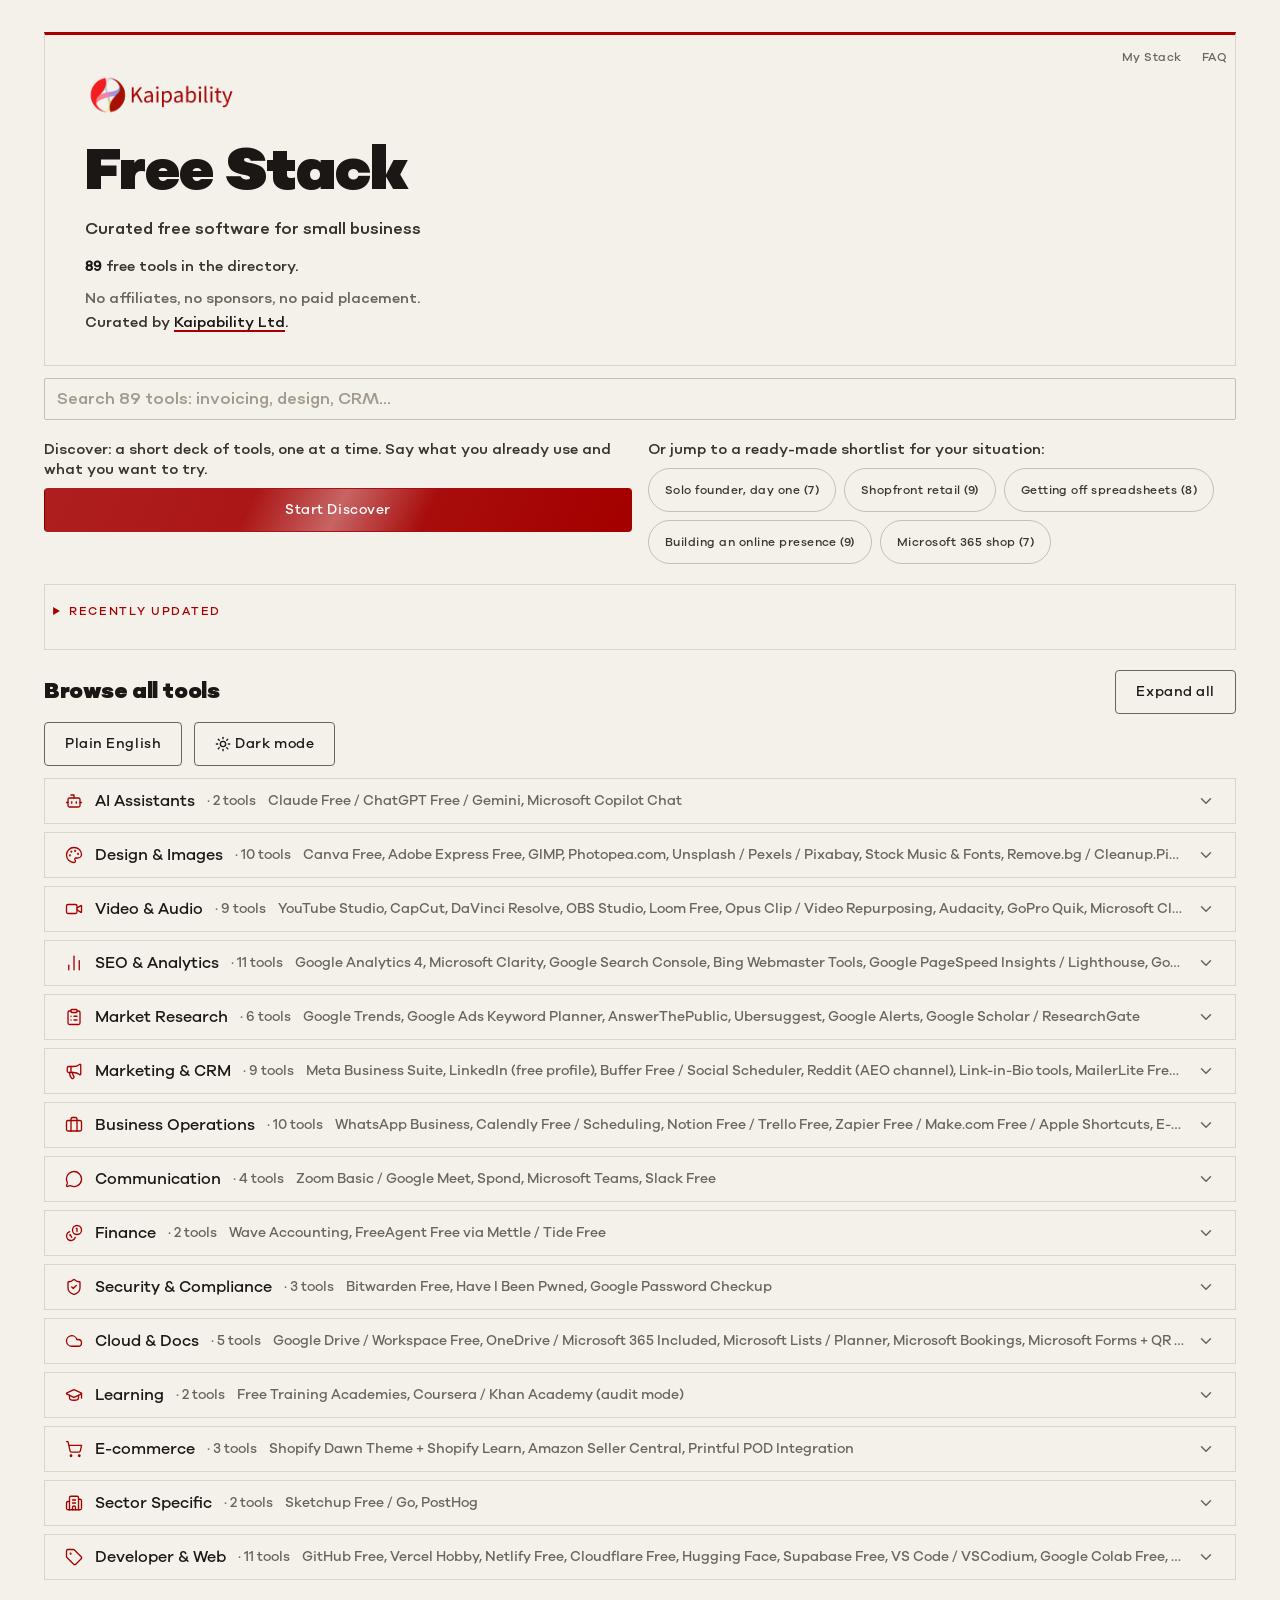
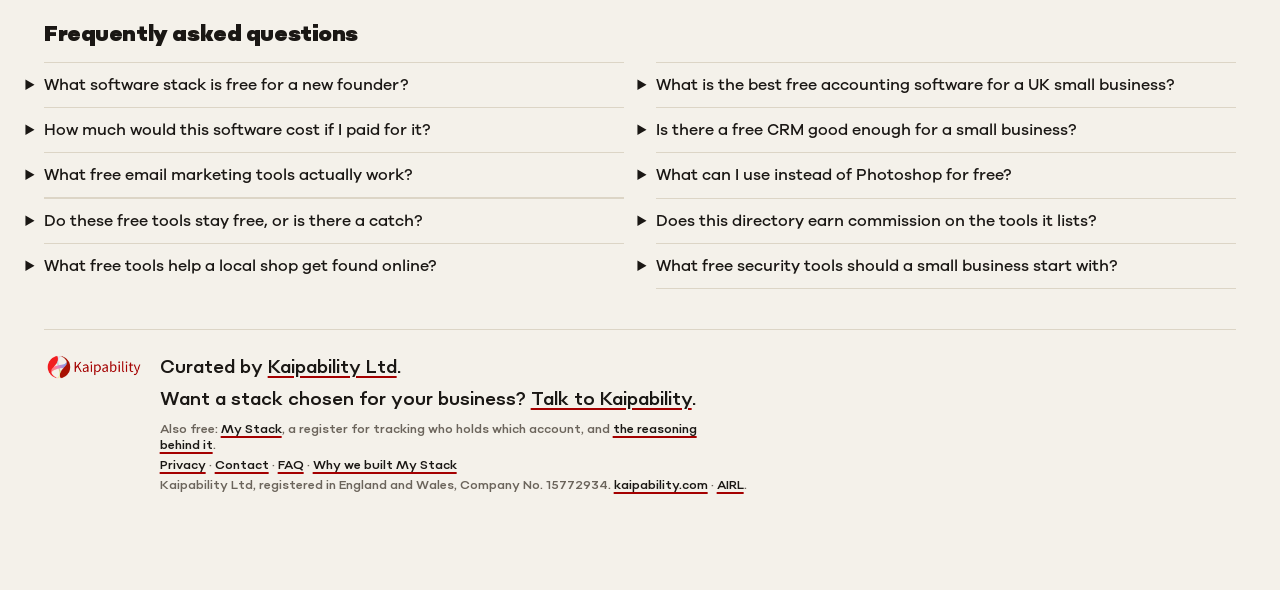
==== index.html @ f8790abb "15.4 phone-test fixes: no static flash, sticky shelf headers, house CTA Per PRD v1.7 from Rocky's ph" ====
<!DOCTYPE html>
<html lang="en">
<head>
  <meta charset="UTF-8">
  <meta name="viewport" content="width=device-width, initial-scale=1.0">
  <title>Free software for UK small businesses: 89 curated tools | Free Stack by Kaipability</title>
  <meta name="description" content="A free, curated directory of 89 genuinely free software tools for UK small businesses: accounting, CRM, design, marketing and security. No affiliate links, no sponsors. Every tool lists its real free-tier limits and alternatives.">

  <!-- Social preview (PRD section 7, item 1 batch A): aimed at the client-mode
       reader, since that is the link that actually gets shared. Placed before
       the stylesheet, Slack only reads the first 32KB of the document. -->
  <meta property="og:title" content="Your Free Software Stack">
  <meta property="og:description" content="Curated free software for small business, prepared by Kaipability. Every tool with alternatives and training resources.">
  <meta property="og:url" content="https://tools.airl.io/">
  <meta property="og:type" content="website">
  <meta property="og:site_name" content="Free Stack by Kaipability">
  <meta property="og:image" content="https://tools.airl.io/assets/og-image.png">
  <meta property="og:image:width" content="1200">
  <meta property="og:image:height" content="630">
  <meta name="twitter:card" content="summary_large_image">
  <link rel="canonical" href="https://tools.airl.io/">

  <link rel="icon" type="image/png" href="design-system/assets/kaipability-mark.png">

  <!-- No-flash-of-wrong-theme: stored choice wins, otherwise OS preference.
       Runs before the stylesheet loads so the first paint is already correct.
       Also stamps js-boot on the root before first paint (Phase 15.4,
       section 18 amended clause): a JS-capable load never paints the
       #static-root crawler block, since the CSS rule keyed on that class
       hides it immediately, no fetch wait. Non-JS readers never get the
       stamp. js/data-loader.js removes it in the fetch failure path so a
       broken app falls back to the readable static content. -->
  <script>
    try {
      var t = localStorage.getItem('freestack:v1:theme');
      if (t !== 'light' && t !== 'dark') t = matchMedia('(prefers-color-scheme: dark)').matches ? 'dark' : 'light';
      document.documentElement.setAttribute('data-theme', t);
      document.documentElement.classList.add('js-boot');
    } catch (e) {}
  </script>
  <link rel="stylesheet" href="css/styles.css">
<!-- seo-jsonld:start -->
<script type="application/ld+json">
{
  "@context": "https://schema.org",
  "@type": "Organization",
  "name": "Kaipability Ltd",
  "url": "https://kaipability.com",
  "logo": "https://tools.airl.io/design-system/assets/kaipability-logo-lockup.png"
}
</script>
<script type="application/ld+json">
{
  "@context": "https://schema.org",
  "@type": "WebSite",
  "name": "Free Stack",
  "url": "https://tools.airl.io/",
  "publisher": {
    "@type": "Organization",
    "name": "Kaipability Ltd"
  }
}
</script>
<script type="application/ld+json">
{
  "@context": "https://schema.org",
  "@type": "ItemList",
  "itemListElement": [
    {
      "@type": "ListItem",
      "position": 1,
      "item": {
        "@type": "SoftwareApplication",
        "name": "Claude Free / ChatGPT Free / Gemini",
        "description": "AI writing, research, content drafting, business planning. Free tiers sufficient for most SME needs. Using more than one gives a second opinion on important drafts.",
        "url": "https://claude.ai"
      }
    },
    {
      "@type": "ListItem",
      "position": 2,
      "item": {
        "@type": "SoftwareApplication",
        "name": "Microsoft Copilot Chat",
        "description": "Free AI chat via Bing/Edge. If M365 subscriber, in-app Copilot keeps data in tenant but is a separate paid add-on (~£15-18/user/month), not counted as free value.",
        "url": "https://copilot.microsoft.com"
      }
    },
    {
      "@type": "ListItem",
      "position": 3,
      "item": {
        "@type": "SoftwareApplication",
        "name": "Canva Free",
        "description": "Professional design for social graphics, presentations, flyers, branded documents. Templates make it accessible. Substantial free capability.",
        "url": "https://canva.com"
      }
    },
    {
      "@type": "ListItem",
      "position": 4,
      "item": {
        "@type": "SoftwareApplication",
        "name": "Adobe Express Free",
        "description": "Comparable to Canva. Slightly more polished output for professional documents. Worth comparing both. Free tier generous.",
        "url": "https://adobe.com"
      }
    },
    {
      "@type": "ListItem",
      "position": 5,
      "item": {
        "@type": "SoftwareApplication",
        "name": "GIMP",
        "description": "Open-source image editor. Professional-grade alternative to Adobe Photoshop. Layers, masks, filters. Steeper learning curve than Canva but unlimited capability.",
        "url": "https://gimp.org"
      }
    },
    {
      "@type": "ListItem",
      "position": 6,
      "item": {
        "@type": "SoftwareApplication",
        "name": "Photopea.com",
        "description": "Free browser-based Photoshop alternative. Opens PSD files, layers, masks. No install needed. Lower learning curve than GIMP if already familiar with Photoshop/Affinity.",
        "url": "https://photopea.com"
      }
    },
    {
      "@type": "ListItem",
      "position": 7,
      "item": {
        "@type": "SoftwareApplication",
        "name": "Unsplash / Pexels / Pixabay",
        "description": "Free stock photography and video. High quality, no attribution required (check individual licences). Essential for website, social media, marketing materials.",
        "url": "https://unsplash.com"
      }
    },
    {
      "@type": "ListItem",
      "position": 8,
      "item": {
        "@type": "SoftwareApplication",
        "name": "Stock Music & Fonts",
        "description": "YouTube Audio Library, Uppbeat (uppbeat.io), Pixabay Music for royalty-free tracks. Google Fonts for web typography. Essential components of professional content at zero cost.",
        "url": "https://fonts.google.com"
      }
    },
    {
      "@type": "ListItem",
      "position": 9,
      "item": {
        "@type": "SoftwareApplication",
        "name": "Remove.bg / Cleanup.Pictures",
        "description": "Instant AI background removal (Remove.bg) and object removal from photos (Cleanup.Pictures). One-click fixes for common image problems. Free tiers limited but functional.",
        "url": "https://remove.bg"
      }
    },
    {
      "@type": "ListItem",
      "position": 10,
      "item": {
        "@type": "SoftwareApplication",
        "name": "TinyPNG / Squoosh",
        "description": "Compress images for website without visible quality loss. Faster site = better Google ranking. Also reduces email attachment sizes. Squoosh is Google's own tool.",
        "url": "https://tinypng.com"
      }
    },
    {
      "@type": "ListItem",
      "position": 11,
      "item": {
        "@type": "SoftwareApplication",
        "name": "Vectorizer.ai / Coolors.co",
        "description": "Vectorizer: convert low-res logos to scalable vectors for printing. Coolors: extract exact hex/RGB from customer logos for brand matching. Niche but solves real problems.",
        "url": "https://vectorizer.ai"
      }
    },
    {
      "@type": "ListItem",
      "position": 12,
      "item": {
        "@type": "SoftwareApplication",
        "name": "Placeit by Envato",
        "description": "Show customers how designs look on actual garments/products before printing. T-shirt mockups, hoodies, caps. Essential for website product images. Some free, premium £7.95/download.",
        "url": "https://placeit.net"
      }
    },
    {
      "@type": "ListItem",
      "position": 13,
      "item": {
        "@type": "SoftwareApplication",
        "name": "YouTube Studio",
        "description": "Free video hosting, distribution, analytics. No hosting cost. SEO benefits from Google ownership. Tutorials, testimonials, product demos, CPD.",
        "url": "https://studio.youtube.com"
      }
    },
    {
      "@type": "ListItem",
      "position": 14,
      "item": {
        "@type": "SoftwareApplication",
        "name": "CapCut",
        "description": "Mobile and desktop video editing with trending templates. Quick Reels, TikToks, social clips. Auto-captions, music, highlights. Low learning curve.",
        "url": "https://capcut.com"
      }
    },
    {
      "@type": "ListItem",
      "position": 15,
      "item": {
        "@type": "SoftwareApplication",
        "name": "DaVinci Resolve",
        "description": "Professional-grade video editing, completely free. Industry-standard colour grading. Rivals Premiere Pro. Steeper learning curve but unlimited capability.",
        "url": "https://blackmagicdesign.com"
      }
    },
    {
      "@type": "ListItem",
      "position": 16,
      "item": {
        "@type": "SoftwareApplication",
        "name": "OBS Studio",
        "description": "Open-source streaming and screen recording. Professional quality. Live streaming to YouTube/Facebook. Screen recording for tutorials and onboarding videos.",
        "url": "https://obsproject.com"
      }
    },
    {
      "@type": "ListItem",
      "position": 17,
      "item": {
        "@type": "SoftwareApplication",
        "name": "Loom Free",
        "description": "Screen recording with face overlay. Record client onboarding, tutorials, walkthroughs. Simpler than OBS. Free tier: 25 videos, 5 min each.",
        "url": "https://loom.com"
      }
    },
    {
      "@type": "ListItem",
      "position": 18,
      "item": {
        "@type": "SoftwareApplication",
        "name": "Opus Clip / Video Repurposing",
        "description": "Turn one long video/podcast into multiple social clips. AI finds highlight moments. Directly serves podcast-to-social workflows.",
        "url": "https://opus.pro"
      }
    },
    {
      "@type": "ListItem",
      "position": 19,
      "item": {
        "@type": "SoftwareApplication",
        "name": "Audacity",
        "description": "Open-source audio editor. Podcast editing, voiceover cleanup, noise removal, audio file conversion. Professional results at zero cost.",
        "url": "https://audacityteam.org"
      }
    },
    {
      "@type": "ListItem",
      "position": 20,
      "item": {
        "@type": "SoftwareApplication",
        "name": "GoPro Quik",
        "description": "Basic GoPro footage organisation and highlight reel generation. Auto-edits for social clips from action footage.",
        "url": "https://gopro.com"
      }
    },
    {
      "@type": "ListItem",
      "position": 21,
      "item": {
        "@type": "SoftwareApplication",
        "name": "Microsoft Clipchamp",
        "description": "Simple video editing included in M365. Social clips, basic cuts, transitions. Already owned if M365 subscriber.",
        "url": "https://clipchamp.com"
      }
    },
    {
      "@type": "ListItem",
      "position": 22,
      "item": {
        "@type": "SoftwareApplication",
        "name": "Google Analytics 4",
        "description": "Website analytics. Visitor behaviour, traffic sources, conversions. Free and should be on every business website. Takes 10 minutes to set up.",
        "url": "https://analytics.google.com"
      }
    },
    {
      "@type": "ListItem",
      "position": 23,
      "item": {
        "@type": "SoftwareApplication",
        "name": "Microsoft Clarity",
        "description": "Free session recordings and heatmaps. See what visitors actually do. Complements GA4. Unlimited traffic, no cap. Equivalent paid: Hotjar ~£32/month.",
        "url": "https://clarity.microsoft.com"
      }
    },
    {
      "@type": "ListItem",
      "position": 24,
      "item": {
        "@type": "SoftwareApplication",
        "name": "Google Search Console",
        "description": "SEO monitoring. Which search queries bring visitors, indexing status, technical issues. Essential for understanding how Google sees the site.",
        "url": "https://search.google.com"
      }
    },
    {
      "@type": "ListItem",
      "position": 25,
      "item": {
        "@type": "SoftwareApplication",
        "name": "Bing Webmaster Tools",
        "description": "Bing/Copilot search visibility. ~15-20% UK search share. Often overlooked. Can import from Search Console. Also feeds Microsoft Copilot answers.",
        "url": "https://bing.com"
      }
    },
    {
      "@type": "ListItem",
      "position": 26,
      "item": {
        "@type": "SoftwareApplication",
        "name": "Google PageSpeed Insights / Lighthouse",
        "description": "Free website speed and performance testing. Core Web Vitals. Lighthouse (built into Chrome DevTools) for deeper audits. SEO ranking factor.",
        "url": "https://pagespeed.web.dev"
      }
    },
    {
      "@type": "ListItem",
      "position": 27,
      "item": {
        "@type": "SoftwareApplication",
        "name": "Google Tag Manager",
        "description": "Streamlines tracking setup. Add GA4, Clarity, Facebook Pixel without touching website code. Reduces developer dependency for marketing tracking.",
        "url": "https://tagmanager.google.com"
      }
    },
    {
      "@type": "ListItem",
      "position": 28,
      "item": {
        "@type": "SoftwareApplication",
        "name": "Google Looker Studio",
        "description": "Free dashboarding. Pull GA4, Search Console, Sheets data into visual reports. Auto-updating. Professional client reporting at no cost.",
        "url": "https://lookerstudio.google.com"
      }
    },
    {
      "@type": "ListItem",
      "position": 29,
      "item": {
        "@type": "SoftwareApplication",
        "name": "Schema.org / Merkle Schema Generator",
        "description": "Structured data markup for rich search results (star ratings, FAQs, events). Free industry standard. Equivalent paid: Schema App ~£100/month.",
        "url": "https://schema.org"
      }
    },
    {
      "@type": "ListItem",
      "position": 30,
      "item": {
        "@type": "SoftwareApplication",
        "name": "Hotjar Free",
        "description": "Heatmaps and basic session recordings. More limited than Clarity (capped sessions) but well-established. Useful if client prefers Hotjar's interface.",
        "url": "https://hotjar.com"
      }
    },
    {
      "@type": "ListItem",
      "position": 31,
      "item": {
        "@type": "SoftwareApplication",
        "name": "Google Trends",
        "description": "Seasonal demand patterns, keyword trends, market intelligence. Free. Content planning, understanding when to push which services.",
        "url": "https://trends.google.com"
      }
    },
    {
      "@type": "ListItem",
      "position": 32,
      "item": {
        "@type": "SoftwareApplication",
        "name": "Google Ads Keyword Planner",
        "description": "Free keyword research even without running ads. Search volume, competition, content ideas. Requires Google Ads account (free to create, no spend needed).",
        "url": "https://ads.google.com"
      }
    },
    {
      "@type": "ListItem",
      "position": 33,
      "item": {
        "@type": "SoftwareApplication",
        "name": "AnswerThePublic",
        "description": "Keyword visualisation. Shows questions people ask about topics. Content ideation. 3 searches/day on free tier. Good for blog/FAQ planning.",
        "url": "https://answerthepublic.com"
      }
    },
    {
      "@type": "ListItem",
      "position": 34,
      "item": {
        "@type": "SoftwareApplication",
        "name": "Ubersuggest",
        "description": "Free SEO tool. Keyword research, competitor analysis. Limited daily queries but useful for initial research before committing to SEMrush/Ahrefs.",
        "url": "https://neilpatel.com"
      }
    },
    {
      "@type": "ListItem",
      "position": 35,
      "item": {
        "@type": "SoftwareApplication",
        "name": "Google Alerts",
        "description": "Free monitoring. Track competitor mentions, industry news, client company updates. Email alerts for any search term. Basic media monitoring at zero cost.",
        "url": "https://google.com"
      }
    },
    {
      "@type": "ListItem",
      "position": 36,
      "item": {
        "@type": "SoftwareApplication",
        "name": "Google Scholar / ResearchGate",
        "description": "Free academic search (Scholar) and networking/publishing (ResearchGate). Essential for academic writing, CPD research, evidence-based practice.",
        "url": "https://scholar.google.com"
      }
    },
    {
      "@type": "ListItem",
      "position": 37,
      "item": {
        "@type": "SoftwareApplication",
        "name": "Google Business Profile",
        "description": "Free listing in Google Search and Maps. Reviews, hours, photos, posts. Highest-impact free tool for any business with a local or physical presence.",
        "url": "https://business.google.com"
      }
    },
    {
      "@type": "ListItem",
      "position": 38,
      "item": {
        "@type": "SoftwareApplication",
        "name": "Bing Places for Business",
        "description": "Free Bing search listing. ~15-20% UK search share. Can import from Google Business Profile. Often overlooked, worth 5 minutes.",
        "url": "https://bingplaces.com"
      }
    },
    {
      "@type": "ListItem",
      "position": 39,
      "item": {
        "@type": "SoftwareApplication",
        "name": "Meta Business Suite",
        "description": "Free management for Facebook and Instagram. Schedule posts, analytics, messages, automated replies, appointment booking integration. Essential for social-active businesses.",
        "url": "https://business.facebook.com"
      }
    },
    {
      "@type": "ListItem",
      "position": 40,
      "item": {
        "@type": "SoftwareApplication",
        "name": "LinkedIn (free profile)",
        "description": "Professional networking, credibility, B2B visibility. Free profile sufficient for most. Regular posting more valuable than Premium for most SMEs.",
        "url": "https://linkedin.com"
      }
    },
    {
      "@type": "ListItem",
      "position": 41,
      "item": {
        "@type": "SoftwareApplication",
        "name": "Buffer Free / Social Scheduler",
        "description": "Schedule posts across 3 channels, 10 posts queued. Free tier below paid Metricool/Hootsuite. Good trial before committing.",
        "url": "https://buffer.com"
      }
    },
    {
      "@type": "ListItem",
      "position": 42,
      "item": {
        "@type": "SoftwareApplication",
        "name": "Reddit (AEO channel)",
        "description": "AI-native discoverability. Genuine, non-marketing contributions answering questions seed AEO pickup by Claude, ChatGPT, Perplexity. Not a broadcast channel; a credibility channel.",
        "url": "https://reddit.com"
      }
    },
    {
      "@type": "ListItem",
      "position": 43,
      "item": {
        "@type": "SoftwareApplication",
        "name": "Link-in-Bio tools",
        "description": "Single link page for Instagram/TikTok bio. Multiple links to website, booking, shop, socials. Free tiers on all major platforms.",
        "url": "https://linktr.ee"
      }
    },
    {
      "@type": "ListItem",
      "position": 44,
      "item": {
        "@type": "SoftwareApplication",
        "name": "MailerLite Free / Mailchimp Free / Brevo Free",
        "description": "Email newsletters and automation. Free tiers: MailerLite (1,000 subscribers), Mailchimp (500 contacts), Brevo (300 emails/day). Landing pages, forms, basic automation.",
        "url": "https://mailerlite.com"
      }
    },
    {
      "@type": "ListItem",
      "position": 45,
      "item": {
        "@type": "SoftwareApplication",
        "name": "HubSpot CRM Free",
        "description": "Free CRM, unlimited contacts. Pipeline, email integration, customer tracking. Generous free tier. Scalable.",
        "url": "https://hubspot.com"
      }
    },
    {
      "@type": "ListItem",
      "position": 46,
      "item": {
        "@type": "SoftwareApplication",
        "name": "Zoho Free Ecosystem",
        "description": "Independent ecosystem: CRM (3 users), Bookings, Mail, Invoice, Writer, Meeting, Forms, all at zero cost. Genuine alternative to Google/Microsoft stacks, not just a CRM.",
        "url": "https://zoho.com"
      }
    },
    {
      "@type": "ListItem",
      "position": 47,
      "item": {
        "@type": "SoftwareApplication",
        "name": "Substack / Medium Free",
        "description": "Free newsletter/article publishing. Build subscriber list, share expertise. Substack: newsletter focus. Medium: existing readership. No cost until monetisation.",
        "url": "https://substack.com"
      }
    },
    {
      "@type": "ListItem",
      "position": 48,
      "item": {
        "@type": "SoftwareApplication",
        "name": "WhatsApp Business",
        "description": "Upgrade from personal WhatsApp. Quick replies for FAQs, product catalogue, away messages, business profile. Customers contact you the same way. Free.",
        "url": "https://business.whatsapp.com"
      }
    },
    {
      "@type": "ListItem",
      "position": 49,
      "item": {
        "@type": "SoftwareApplication",
        "name": "Calendly Free / Scheduling",
        "description": "Online appointment scheduling. One event type on free tier. Eliminates email back-and-forth for booking.",
        "url": "https://calendly.com"
      }
    },
    {
      "@type": "ListItem",
      "position": 50,
      "item": {
        "@type": "SoftwareApplication",
        "name": "Notion Free / Trello Free",
        "description": "Project management and organisation. Notion: notes, wikis, databases. Trello: visual Kanban boards (Quote → Printing → Shipped). Both generous free tiers.",
        "url": "https://notion.so"
      }
    },
    {
      "@type": "ListItem",
      "position": 51,
      "item": {
        "@type": "SoftwareApplication",
        "name": "Zapier Free / Make.com Free / Apple Shortcuts",
        "description": "Automation glue. Connect apps: new form submission → add to spreadsheet → send email. Zapier free: 100 tasks/month. Make free: 1,000 ops/month. Apple Shortcuts for phone workflows.",
        "url": "https://zapier.com"
      }
    },
    {
      "@type": "ListItem",
      "position": 52,
      "item": {
        "@type": "SoftwareApplication",
        "name": "E-Signing Free Tiers",
        "description": "Digital signatures for contracts, engagement letters, consent forms. SignWell, Dokobit, Adobe Fill & Sign. Enough volume for a sole practitioner.",
        "url": "https://signwell.com"
      }
    },
    {
      "@type": "ListItem",
      "position": 53,
      "item": {
        "@type": "SoftwareApplication",
        "name": "QR Code Generation",
        "description": "Unlimited free QR codes. Link to booking pages, menus, feedback forms, product provenance pages. SVG export for print/CNC. Takes 30 seconds.",
        "url": "https://qr-code-generator.com"
      }
    },
    {
      "@type": "ListItem",
      "position": 54,
      "item": {
        "@type": "SoftwareApplication",
        "name": "Hemingway Editor",
        "description": "Free writing clarity tool. Improves readability. Highlights complex sentences, passive voice, adverbs. Simpler alternative to Grammarly. Web-based, no install.",
        "url": "https://hemingwayapp.com"
      }
    },
    {
      "@type": "ListItem",
      "position": 55,
      "item": {
        "@type": "SoftwareApplication",
        "name": "Phone Recording + Transcription",
        "description": "Apple Voice Memos, Google Recorder. Record meetings, site visits, client briefs. On-device transcription on newer phones. Pair with AI for notes/summaries.",
        "url": "https://apple.com"
      }
    },
    {
      "@type": "ListItem",
      "position": 56,
      "item": {
        "@type": "SoftwareApplication",
        "name": "Gmail Business Features",
        "description": "Already available. Templates, scheduling, smart compose, filters, labels. Often underused. Can significantly improve email efficiency without any new tools.",
        "url": "https://gmail.google.com"
      }
    },
    {
      "@type": "ListItem",
      "position": 57,
      "item": {
        "@type": "SoftwareApplication",
        "name": "Zoom Basic / Google Meet",
        "description": "Free video conferencing. Zoom: 40-min group cap, unlimited 1:1. Google Meet: 60-min limit, no account needed for guests. Both screen share and record.",
        "url": "https://zoom.us"
      }
    },
    {
      "@type": "ListItem",
      "position": 58,
      "item": {
        "@type": "SoftwareApplication",
        "name": "Spond",
        "description": "Staff/volunteer coordination and group comms. Popular with sports clubs, community groups, HAF providers. Event management, attendance tracking, subgroups.",
        "url": "https://spond.com"
      }
    },
    {
      "@type": "ListItem",
      "position": 59,
      "item": {
        "@type": "SoftwareApplication",
        "name": "Microsoft Teams",
        "description": "Already available with M365. Meeting transcription, screen sharing, chat, channels. Could replace some WhatsApp usage for structured internal comms.",
        "url": "https://teams.microsoft.com"
      }
    },
    {
      "@type": "ListItem",
      "position": 60,
      "item": {
        "@type": "SoftwareApplication",
        "name": "Wave Accounting",
        "description": "Free invoicing, accounting, receipt scanning. Bank connections, financial reports. Suitable for sole traders and micro-businesses.",
        "url": "https://waveapps.com"
      }
    },
    {
      "@type": "ListItem",
      "position": 61,
      "item": {
        "@type": "SoftwareApplication",
        "name": "FreeAgent Free via Mettle / Tide Free",
        "description": "Bank-linked accounting at no cost. FreeAgent free with Mettle or NatWest business accounts. Tide offers free invoicing and expense management. Replaces manual Excel returns.",
        "url": "https://freeagent.com"
      }
    },
    {
      "@type": "ListItem",
      "position": 62,
      "item": {
        "@type": "SoftwareApplication",
        "name": "Bitwarden Free",
        "description": "Free, open-source password manager. Unlimited passwords, sync across devices. Eliminates weak/reused passwords. Implement immediately.",
        "url": "https://bitwarden.com"
      }
    },
    {
      "@type": "ListItem",
      "position": 63,
      "item": {
        "@type": "SoftwareApplication",
        "name": "Have I Been Pwned",
        "description": "Free data breach monitoring. Check business email addresses against known breaches. Check now, then periodically. Takes 30 seconds.",
        "url": "https://haveibeenpwned.com"
      }
    },
    {
      "@type": "ListItem",
      "position": 64,
      "item": {
        "@type": "SoftwareApplication",
        "name": "Google Password Checkup",
        "description": "Checks saved passwords against known breach databases. Quick 5-minute security audit. Built into Chrome. Complements HIBP.",
        "url": "https://passwords.google.com"
      }
    },
    {
      "@type": "ListItem",
      "position": 65,
      "item": {
        "@type": "SoftwareApplication",
        "name": "Google Drive / Workspace Free",
        "description": "15GB free. Docs, Sheets, Slides, Forms. Shareable, collaborative. Available with any Google account. Includes Google Slides for presentations.",
        "url": "https://drive.google.com"
      }
    },
    {
      "@type": "ListItem",
      "position": 66,
      "item": {
        "@type": "SoftwareApplication",
        "name": "OneDrive / Microsoft 365 Included",
        "description": "1TB cloud storage included with M365. Auto-backup, file sharing, versioning. Already paid for if M365 subscriber. Needs enabling and configuring.",
        "url": "https://onedrive.live.com"
      }
    },
    {
      "@type": "ListItem",
      "position": 67,
      "item": {
        "@type": "SoftwareApplication",
        "name": "Microsoft Lists / Planner",
        "description": "Task management and databases included in M365. Lists replaces spreadsheet-as-database. Planner for Kanban boards. Syncs with Teams.",
        "url": "https://microsoft.com"
      }
    },
    {
      "@type": "ListItem",
      "position": 68,
      "item": {
        "@type": "SoftwareApplication",
        "name": "Microsoft Bookings",
        "description": "Online booking included in M365. Clients self-book. Syncs Outlook. Already paid for if subscriber.",
        "url": "https://book.ms"
      }
    },
    {
      "@type": "ListItem",
      "position": 69,
      "item": {
        "@type": "SoftwareApplication",
        "name": "Microsoft Forms + QR Codes",
        "description": "Surveys, feedback, consent capture. Data in M365 tenant. QR codes for physical-to-digital touchpoints.",
        "url": "https://forms.office.com"
      }
    },
    {
      "@type": "ListItem",
      "position": 70,
      "item": {
        "@type": "SoftwareApplication",
        "name": "Free Training Academies",
        "description": "Structured free upskilling. HubSpot Academy (CRM, marketing), Meta Blueprint (social), Google Skillshop & Digital Garage (analytics, ads, digital), Xero U (accounting), SEMrush Academy (SEO).",
        "url": "https://academy.hubspot.com"
      }
    },
    {
      "@type": "ListItem",
      "position": 71,
      "item": {
        "@type": "SoftwareApplication",
        "name": "Coursera / Khan Academy (audit mode)",
        "description": "Audit versions of professional courses available without certification cost. Khan Academy fully free. Business, economics, marketing, data, coding.",
        "url": "https://coursera.org"
      }
    },
    {
      "@type": "ListItem",
      "position": 72,
      "item": {
        "@type": "SoftwareApplication",
        "name": "Shopify Dawn Theme + Shopify Learn",
        "description": "Free premium theme + comprehensive e-commerce education covering setup, photography, marketing, fulfilment. Dawn is fast, accessible, customisable.",
        "url": "https://shopify.com"
      }
    },
    {
      "@type": "ListItem",
      "position": 73,
      "item": {
        "@type": "SoftwareApplication",
        "name": "Amazon Seller Central",
        "description": "Secondary marketplace for digital guides, branded merch. Higher margins than Printful for some products. No seller account cost until listing.",
        "url": "https://sellercentral.amazon.co.uk"
      }
    },
    {
      "@type": "ListItem",
      "position": 74,
      "item": {
        "@type": "SoftwareApplication",
        "name": "Printful POD Integration",
        "description": "Low-risk print-on-demand merchandise. No inventory. Integrates with Shopify, Etsy, WooCommerce. Test brand appetite before committing to stock.",
        "url": "https://printful.com"
      }
    },
    {
      "@type": "ListItem",
      "position": 75,
      "item": {
        "@type": "SoftwareApplication",
        "name": "Sketchup Free / Go",
        "description": "Entry-level 3D CAD for visualisations. Garden designs, room layouts, construction planning. Free web version, Go for iPad.",
        "url": "https://sketchup.com"
      }
    },
    {
      "@type": "ListItem",
      "position": 76,
      "item": {
        "@type": "SoftwareApplication",
        "name": "PostHog",
        "description": "Product analytics, session replay, feature flags, A/B testing. Open source. Generous free tier. For tech businesses building software products.",
        "url": "https://posthog.com"
      }
    },
    {
      "@type": "ListItem",
      "position": 77,
      "item": {
        "@type": "SoftwareApplication",
        "name": "GitHub Free",
        "description": "Cloud hosting for source code with unlimited public and private repositories, pull requests, issue tracking, and 2,000 minutes a month of GitHub Actions for automated testing and deployment. The default home for a codebase at almost every software business, from a solo developer to a small team.",
        "url": "https://github.com"
      }
    },
    {
      "@type": "ListItem",
      "position": 78,
      "item": {
        "@type": "SoftwareApplication",
        "name": "Vercel Hobby",
        "description": "Free hosting for websites and web apps built with modern frameworks such as Next.js, with automatic deployment straight from a GitHub repository. Vercel's terms restrict the free Hobby tier to personal, non-commercial projects, so a paying client's live site needs the paid Pro plan.",
        "url": "https://vercel.com"
      }
    },
    {
      "@type": "ListItem",
      "position": 79,
      "item": {
        "@type": "SoftwareApplication",
        "name": "Netlify Free",
        "description": "Free hosting and deployment for static sites and web apps, with commercial use explicitly permitted, unlike some rival platforms. Automatic builds from GitHub, serverless functions and a global CDN, all covered by a monthly credit allowance.",
        "url": "https://netlify.com"
      }
    },
    {
      "@type": "ListItem",
      "position": 80,
      "item": {
        "@type": "SoftwareApplication",
        "name": "Cloudflare Free",
        "description": "A free content delivery network, DNS host and basic web application firewall that sits in front of a website to speed it up and absorb attacks. Includes Cloudflare Pages for static site hosting. Used by a large share of the web, from personal blogs to enterprise sites.",
        "url": "https://cloudflare.com"
      }
    },
    {
      "@type": "ListItem",
      "position": 81,
      "item": {
        "@type": "SoftwareApplication",
        "name": "Hugging Face",
        "description": "The largest public library of open-source AI models and datasets, plus free hosting for small AI demos called Spaces. Useful for a business experimenting with AI features before committing to a paid API.",
        "url": "https://huggingface.co"
      }
    },
    {
      "@type": "ListItem",
      "position": 82,
      "item": {
        "@type": "SoftwareApplication",
        "name": "Supabase Free",
        "description": "An open-source backend for apps: a hosted Postgres database, user authentication, file storage and instant APIs generated automatically from the database schema. The open-source alternative to Google Firebase, with no lock-in since the underlying database is standard Postgres.",
        "url": "https://supabase.com"
      }
    },
    {
      "@type": "ListItem",
      "position": 83,
      "item": {
        "@type": "SoftwareApplication",
        "name": "VS Code / VSCodium",
        "description": "The most widely used code editor, free with a huge extension marketplace covering every programming language. VSCodium is the same editor rebuilt from the open-source code without Microsoft's telemetry and branding, for anyone who wants a fully open-source build.",
        "url": "https://code.visualstudio.com"
      }
    },
    {
      "@type": "ListItem",
      "position": 84,
      "item": {
        "@type": "SoftwareApplication",
        "name": "Google Colab Free",
        "description": "Free Jupyter notebooks in the browser with access to a shared GPU, for running Python data science and machine learning code without installing anything locally. Handy for testing an AI or data idea before investing in dedicated infrastructure.",
        "url": "https://colab.research.google.com"
      }
    },
    {
      "@type": "ListItem",
      "position": 85,
      "item": {
        "@type": "SoftwareApplication",
        "name": "Render Free",
        "description": "Free hosting for backend web services, static sites, cron jobs and small databases, deployed straight from a GitHub repository. Free web services sleep after 15 minutes without traffic and take about a minute to wake, so it suits demos and internal tools better than a client-facing production site.",
        "url": "https://render.com"
      }
    },
    {
      "@type": "ListItem",
      "position": 86,
      "item": {
        "@type": "SoftwareApplication",
        "name": "Docker Personal",
        "description": "Packages an application and everything it needs to run into a portable container, so it behaves the same on a developer's laptop, a test server and in production. Docker Desktop Personal is free for individuals and for small businesses with under 250 employees and under $10 million in annual revenue, which covers the overwhelming majority of Free Stack clients.",
        "url": "https://docker.com"
      }
    },
    {
      "@type": "ListItem",
      "position": 87,
      "item": {
        "@type": "SoftwareApplication",
        "name": "Postman Free",
        "description": "A graphical tool for building, testing and documenting API calls, widely used when integrating two systems together. Since March 2026 the free plan has been limited to a single user, so it now suits a solo developer better than a team.",
        "url": "https://postman.com"
      }
    },
    {
      "@type": "ListItem",
      "position": 88,
      "item": {
        "@type": "SoftwareApplication",
        "name": "Slack Free",
        "description": "Team messaging with channels, direct messages and app integrations, replacing scattered email threads for day-to-day internal chat. The free plan keeps the last 90 days of messages and files searchable.",
        "url": "https://slack.com"
      }
    },
    {
      "@type": "ListItem",
      "position": 89,
      "item": {
        "@type": "SoftwareApplication",
        "name": "Airtable Free",
        "description": "A spreadsheet that behaves like a database, with custom views, linked records and simple automations. Good for tracking customers, inventory or projects without building a bespoke system.",
        "url": "https://airtable.com"
      }
    }
  ]
}
</script>
<!-- seo-jsonld:end -->
</head>
<body>
  <noscript>
    <div class="app-message">Free Stack needs JavaScript to render the tool directory. Please enable it and reload.</div>
  </noscript>
  <div id="static-root">
<!-- seo-static:start -->
  <header>
    <p class="eyebrow">Free Stack</p>
    <h1>Curated free software for small business</h1>
    <p>89 free tools in the directory.</p>
    <p>No affiliates, no sponsors, no paid placement.</p>
    <p>Curated by <a href="https://kaipability.com">Kaipability Ltd</a>.</p>
  </header>
  <section id="seo-cat-ai-assistants">
    <h2>AI Assistants</h2>
    <p>What free AI assistants can a small business use for writing, planning and research?</p>
    <ul>
    <li id="seo-tool-0">
      <h4>Claude Free / ChatGPT Free / Gemini</h4>
      <p>AI writing, research, content drafting, business planning. Free tiers sufficient for most SME needs. Using more than one gives a second opinion on important drafts.</p>
      <p><strong>Free tier:</strong> Each provider gives a daily message allowance on an older or smaller model with no memory of past chats between sessions; the roughly £16/month Pro/Plus tier per provider removes the daily cap and unlocks the top model.</p>
      <h5>Are Claude Free / ChatGPT Free / Gemini free for a small business?</h5>
      <p>Each provider gives a daily message allowance on an older or smaller model with no memory of past chats between sessions; the roughly £16/month Pro/Plus tier per provider removes the daily cap and unlocks the top model. AI writing, research, content drafting, business planning. Free tiers sufficient for most SME needs. Using more than one gives a second opinion on important drafts. Paid plans start from £16 a month. Alternatives include Claude and Perplexity.</p>
      <p>Links: <a href="https://claude.ai">claude.ai</a>, <a href="https://chatgpt.com">chatgpt.com</a>, <a href="https://gemini.google.com">gemini.google.com</a></p>
    </li>
    <li id="seo-tool-1">
      <h4>Microsoft Copilot Chat</h4>
      <p>Free AI chat via Bing/Edge. If M365 subscriber, in-app Copilot keeps data in tenant but is a separate paid add-on (~£15-18/user/month), not counted as free value.</p>
      <p><strong>Free tier:</strong> Unlimited free chat at copilot.microsoft.com and in Bing/Edge, no sign-in required; the in-tenant Microsoft 365 Copilot add-on that keeps prompts inside the business&#39;s own data is a separate paid product, not counted here.</p>
      <h5>Is Microsoft Copilot Chat actually free for a small business?</h5>
      <p>Unlimited free chat at copilot.microsoft.com and in Bing/Edge, no sign-in required; the in-tenant Microsoft 365 Copilot add-on that keeps prompts inside the business&#39;s own data is a separate paid product, not counted here. Free AI chat via Bing/Edge. If M365 subscriber, in-app Copilot keeps data in tenant but is a separate paid add-on (~£15-18/user/month), not counted as free value. Paid plans start from £15 a month. Alternatives include Claude Free and ChatGPT Free.</p>
      <p>Links: <a href="https://copilot.microsoft.com">copilot.microsoft.com</a></p>
    </li>
    </ul>
  </section>
  <section id="seo-cat-design-images">
    <h2>Design &amp; Images</h2>
    <p>What free tools replace paid design and photo-editing software?</p>
    <ul>
    <li id="seo-tool-2">
      <h4>Canva Free</h4>
      <p>Professional design for social graphics, presentations, flyers, branded documents. Templates make it accessible. Substantial free capability.</p>
      <p><strong>Free tier:</strong> 250,000+ templates, 5GB storage and 50 AI credits a month at no cost; Pro adds the brand kit, background remover and hundreds more AI credits for about £12/month.</p>
      <h5>Is Canva Free actually free for a small business?</h5>
      <p>250,000+ templates, 5GB storage and 50 AI credits a month at no cost; Pro adds the brand kit, background remover and hundreds more AI credits for about £12/month. Professional design for social graphics, presentations, flyers, branded documents. Templates make it accessible. Substantial free capability. Paid plans start from £12 a month. Alternatives include Adobe Express Free and Figma Free.</p>
      <p>Links: <a href="https://canva.com">canva.com</a></p>
    </li>
    <li id="seo-tool-3">
      <h4>Adobe Express Free</h4>
      <p>Comparable to Canva. Slightly more polished output for professional documents. Worth comparing both. Free tier generous.</p>
      <p><strong>Free tier:</strong> 100,000 templates, 5GB storage and 25 AI credits a month free; Premium (about £8/month) unlocks the full 200-million-asset stock library, more fonts and video background removal.</p>
      <h5>Is Adobe Express Free actually free for a small business?</h5>
      <p>100,000 templates, 5GB storage and 25 AI credits a month free; Premium (about £8/month) unlocks the full 200-million-asset stock library, more fonts and video background removal. Comparable to Canva. Slightly more polished output for professional documents. Worth comparing both. Free tier generous. Paid plans start from £8 a month. Alternatives include Canva Free and Figma Free.</p>
      <p>Links: <a href="https://adobe.com">adobe.com/express</a></p>
    </li>
    <li id="seo-tool-4">
      <h4>GIMP</h4>
      <p>Open-source image editor. Professional-grade alternative to Adobe Photoshop. Layers, masks, filters. Steeper learning curve than Canva but unlimited capability.</p>
      <p><strong>Free tier:</strong> Free forever, open source, every feature and every release at no cost.</p>
      <h5>Is GIMP actually free for a small business?</h5>
      <p>Free forever, open source, every feature and every release at no cost. Open-source image editor. Professional-grade alternative to Adobe Photoshop. Layers, masks, filters. Steeper learning curve than Canva but unlimited capability. There is no paid tier to outgrow. Alternatives include Photopea and Krita.</p>
      <p>Links: <a href="https://gimp.org">gimp.org</a></p>
    </li>
    <li id="seo-tool-5">
      <h4>Photopea.com</h4>
      <p>Free browser-based Photoshop alternative. Opens PSD files, layers, masks. No install needed. Lower learning curve than GIMP if already familiar with Photoshop/Affinity.</p>
      <p><strong>Free tier:</strong> The full editor is free forever, supported by ads; Premium (about £4/month) removes the ads and adds extra cloud storage.</p>
      <h5>Is Photopea.com actually free for a small business?</h5>
      <p>The full editor is free forever, supported by ads; Premium (about £4/month) removes the ads and adds extra cloud storage. Free browser-based Photoshop alternative. Opens PSD files, layers, masks. No install needed. Lower learning curve than GIMP if already familiar with Photoshop/Affinity. Paid plans start from £4 a month. Alternatives include GIMP and Krita.</p>
      <p>Links: <a href="https://photopea.com">photopea.com</a></p>
    </li>
    <li id="seo-tool-6">
      <h4>Unsplash / Pexels / Pixabay</h4>
      <p>Free stock photography and video. High quality, no attribution required (check individual licences). Essential for website, social media, marketing materials.</p>
      <p><strong>Free tier:</strong> Unlimited free downloads across all three libraries, no paid tier for standard use.</p>
      <h5>Are Unsplash / Pexels / Pixabay free for a small business?</h5>
      <p>Unlimited free downloads across all three libraries, no paid tier for standard use. Free stock photography and video. High quality, no attribution required (check individual licences). Essential for website, social media, marketing materials. There is no paid tier to outgrow. Alternatives include Unsplash and Openverse.</p>
      <p>Links: <a href="https://unsplash.com">unsplash.com</a>, <a href="https://pexels.com">pexels.com</a>, <a href="https://pixabay.com">pixabay.com</a></p>
    </li>
    <li id="seo-tool-7">
      <h4>Stock Music &amp; Fonts</h4>
      <p>YouTube Audio Library, Uppbeat (uppbeat.io), Pixabay Music for royalty-free tracks. Google Fonts for web typography. Essential components of professional content at zero cost.</p>
      <p><strong>Free tier:</strong> Free forever: the YouTube Audio Library and Google Fonts have no paid tier.</p>
      <h5>Is Stock Music &amp; Fonts actually free for a small business?</h5>
      <p>Free forever: the YouTube Audio Library and Google Fonts have no paid tier. YouTube Audio Library, Uppbeat (uppbeat.io), Pixabay Music for royalty-free tracks. Google Fonts for web typography. Essential components of professional content at zero cost. There is no paid tier to outgrow. Alternatives include YouTube Audio Library and Google Fonts.</p>
      <p>Links: <a href="https://fonts.google.com">fonts.google.com</a>, <a href="https://youtube.com">youtube.com/audiolibrary</a></p>
    </li>
    <li id="seo-tool-8">
      <h4>Remove.bg / Cleanup.Pictures</h4>
      <p>Instant AI background removal (Remove.bg) and object removal from photos (Cleanup.Pictures). One-click fixes for common image problems. Free tiers limited but functional.</p>
      <p><strong>Free tier:</strong> Remove.bg: 1 free HD download plus low-res previews a month. Cleanup.Pictures: a limited number of free edits a month. Paid credits for either start at about £7/month.</p>
      <h5>Are Remove.bg / Cleanup.Pictures free for a small business?</h5>
      <p>Remove.bg: 1 free HD download plus low-res previews a month. Cleanup.Pictures: a limited number of free edits a month. Paid credits for either start at about £7/month. Instant AI background removal (Remove.bg) and object removal from photos (Cleanup.Pictures). One-click fixes for common image problems. Free tiers limited but functional. Paid plans start from £7 a month. Alternatives include Remove.bg and Cleanup.Pictures.</p>
      <p>Links: <a href="https://remove.bg">remove.bg</a>, <a href="https://cleanup.pictures">cleanup.pictures</a></p>
    </li>
    <li id="seo-tool-9">
      <h4>TinyPNG / Squoosh</h4>
      <p>Compress images for website without visible quality loss. Faster site = better Google ranking. Also reduces email attachment sizes. Squoosh is Google&#39;s own tool.</p>
      <p><strong>Free tier:</strong> TinyPNG&#39;s web tool is capped at 20 images a month before it asks you to pay; Squoosh (Google&#39;s own tool) runs entirely in the browser and is free forever with no cap.</p>
      <h5>Are TinyPNG / Squoosh free for a small business?</h5>
      <p>TinyPNG&#39;s web tool is capped at 20 images a month before it asks you to pay; Squoosh (Google&#39;s own tool) runs entirely in the browser and is free forever with no cap. Compress images for website without visible quality loss. Faster site = better Google ranking. Also reduces email attachment sizes. Squoosh is Google&#39;s own tool. Paid plans start from £2 a month. Alternatives include TinyPNG and Squoosh.</p>
      <p>Links: <a href="https://tinypng.com">tinypng.com</a>, <a href="https://squoosh.app">squoosh.app</a></p>
    </li>
    <li id="seo-tool-10">
      <h4>Vectorizer.ai / Coolors.co</h4>
      <p>Vectorizer: convert low-res logos to scalable vectors for printing. Coolors: extract exact hex/RGB from customer logos for brand matching. Niche but solves real problems.</p>
      <p><strong>Free tier:</strong> Vectorizer.ai gives a few free low-res preview conversions before requiring paid credits; Coolors&#39; colour palette extraction is free forever.</p>
      <h5>Are Vectorizer.ai / Coolors.co free for a small business?</h5>
      <p>Vectorizer.ai gives a few free low-res preview conversions before requiring paid credits; Coolors&#39; colour palette extraction is free forever. Vectorizer: convert low-res logos to scalable vectors for printing. Coolors: extract exact hex/RGB from customer logos for brand matching. Niche but solves real problems. Paid plans start from £8 a month. Alternatives include Vectorizer.ai and Coolors.</p>
      <p>Links: <a href="https://vectorizer.ai">vectorizer.ai</a>, <a href="https://coolors.co">coolors.co</a></p>
    </li>
    <li id="seo-tool-11">
      <h4>Placeit by Envato</h4>
      <p>Show customers how designs look on actual garments/products before printing. T-shirt mockups, hoodies, caps. Essential for website product images. Some free, premium £7.95/download.</p>
      <p><strong>Free tier:</strong> A small selection of mockups are free to download; unlimited downloads across the full template library need a subscription, cheapest on an annual plan at about £6/month.</p>
      <h5>Is Placeit by Envato actually free for a small business?</h5>
      <p>A small selection of mockups are free to download; unlimited downloads across the full template library need a subscription, cheapest on an annual plan at about £6/month. Show customers how designs look on actual garments/products before printing. T-shirt mockups, hoodies, caps. Essential for website product images. Some free, premium £7.95/download. Paid plans start from £6 a month. Alternatives include Smartmockups and Printful Mockup Generator.</p>
      <p>Links: <a href="https://placeit.net">placeit.net</a></p>
    </li>
    </ul>
  </section>
  <section id="seo-cat-video-audio">
    <h2>Video &amp; Audio</h2>
    <p>What free tools can a small business use to record and edit video or audio?</p>
    <ul>
    <li id="seo-tool-12">
      <h4>YouTube Studio</h4>
      <p>Free video hosting, distribution, analytics. No hosting cost. SEO benefits from Google ownership. Tutorials, testimonials, product demos, CPD.</p>
      <p><strong>Free tier:</strong> Free forever, no paid tier: hosting, distribution and analytics all included.</p>
      <h5>Is YouTube Studio actually free for a small business?</h5>
      <p>Free forever, no paid tier: hosting, distribution and analytics all included. Free video hosting, distribution, analytics. No hosting cost. SEO benefits from Google ownership. Tutorials, testimonials, product demos, CPD. There is no paid tier to outgrow. Alternatives include Vimeo Basic and TikTok.</p>
      <p>Links: <a href="https://studio.youtube.com">studio.youtube.com</a></p>
    </li>
    <li id="seo-tool-13">
      <h4>CapCut</h4>
      <p>Mobile and desktop video editing with trending templates. Quick Reels, TikToks, social clips. Auto-captions, music, highlights. Low learning curve.</p>
      <p><strong>Free tier:</strong> The free tier exports with a watermark; Standard (about £8/month) removes the watermark at 1080p, Pro adds 4K and the full AI toolkit.</p>
      <h5>Is CapCut actually free for a small business?</h5>
      <p>The free tier exports with a watermark; Standard (about £8/month) removes the watermark at 1080p, Pro adds 4K and the full AI toolkit. Mobile and desktop video editing with trending templates. Quick Reels, TikToks, social clips. Auto-captions, music, highlights. Low learning curve. Paid plans start from £8 a month. Alternatives include InShot Free and Shotcut.</p>
      <p>Links: <a href="https://capcut.com">capcut.com</a></p>
    </li>
    <li id="seo-tool-14">
      <h4>DaVinci Resolve</h4>
      <p>Professional-grade video editing, completely free. Industry-standard colour grading. Rivals Premiere Pro. Steeper learning curve but unlimited capability.</p>
      <p><strong>Free tier:</strong> The free version is fully featured (editing, colour grading, Fairlight audio, Fusion VFX) with no watermark or time limit. Studio is a one-off £233 purchase, not a subscription, adding AI tools and advanced formats.</p>
      <h5>Is DaVinci Resolve actually free for a small business?</h5>
      <p>The free version is fully featured (editing, colour grading, Fairlight audio, Fusion VFX) with no watermark or time limit. Studio is a one-off £233 purchase, not a subscription, adding AI tools and advanced formats. Professional-grade video editing, completely free. Industry-standard colour grading. Rivals Premiere Pro. Steeper learning curve but unlimited capability. There is no paid tier to outgrow. Alternatives include Shotcut and Kdenlive.</p>
      <p>Links: <a href="https://blackmagicdesign.com">blackmagicdesign.com/products/davinciresolve</a></p>
    </li>
    <li id="seo-tool-15">
      <h4>OBS Studio</h4>
      <p>Open-source streaming and screen recording. Professional quality. Live streaming to YouTube/Facebook. Screen recording for tutorials and onboarding videos.</p>
      <p><strong>Free tier:</strong> Free forever, open source, no paid tier.</p>
      <h5>Is OBS Studio actually free for a small business?</h5>
      <p>Free forever, open source, no paid tier. Open-source streaming and screen recording. Professional quality. Live streaming to YouTube/Facebook. Screen recording for tutorials and onboarding videos. There is no paid tier to outgrow. Alternatives include Loom Free and ShareX.</p>
      <p>Links: <a href="https://obsproject.com">obsproject.com</a></p>
    </li>
    <li id="seo-tool-16">
      <h4>Loom Free</h4>
      <p>Screen recording with face overlay. Record client onboarding, tutorials, walkthroughs. Simpler than OBS. Free tier: 25 videos, 5 min each.</p>
      <p><strong>Free tier:</strong> 25 videos per member with a 5-minute cap each; Business (about £14/seat/month) removes the video count and time limits and adds 4K export.</p>
      <h5>Is Loom Free actually free for a small business?</h5>
      <p>25 videos per member with a 5-minute cap each; Business (about £14/seat/month) removes the video count and time limits and adds 4K export. Screen recording with face overlay. Record client onboarding, tutorials, walkthroughs. Simpler than OBS. Free tier: 25 videos, 5 min each. Paid plans start from £14 a month. Alternatives include OBS Studio and ShareX.</p>
      <p>Links: <a href="https://loom.com">loom.com</a></p>
    </li>
    <li id="seo-tool-17">
      <h4>Opus Clip / Video Repurposing</h4>
      <p>Turn one long video/podcast into multiple social clips. AI finds highlight moments. Directly serves podcast-to-social workflows.</p>
      <p><strong>Free tier:</strong> Opus Clip: 60 processing minutes a month, watermarked exports that expire after 3 days. Descript: 1 hour of transcription a month, 720p export, watermarked. Opus Clip&#39;s Starter plan (about £12/month) is the cheaper route to watermark-free exports.</p>
      <h5>Are Opus Clip / Video Repurposing free for a small business?</h5>
      <p>Opus Clip: 60 processing minutes a month, watermarked exports that expire after 3 days. Descript: 1 hour of transcription a month, 720p export, watermarked. Opus Clip&#39;s Starter plan (about £12/month) is the cheaper route to watermark-free exports. Turn one long video/podcast into multiple social clips. AI finds highlight moments. Directly serves podcast-to-social workflows. Paid plans start from £12 a month. Alternatives include Opus Clip and Descript.</p>
      <p>Links: <a href="https://opus.pro">opus.pro</a>, <a href="https://descript.com">descript.com</a></p>
    </li>
    <li id="seo-tool-18">
      <h4>Audacity</h4>
      <p>Open-source audio editor. Podcast editing, voiceover cleanup, noise removal, audio file conversion. Professional results at zero cost.</p>
      <p><strong>Free tier:</strong> Free forever, open source, no paid tier.</p>
      <h5>Is Audacity actually free for a small business?</h5>
      <p>Free forever, open source, no paid tier. Open-source audio editor. Podcast editing, voiceover cleanup, noise removal, audio file conversion. Professional results at zero cost. There is no paid tier to outgrow. Alternatives include Ocenaudio and Adobe Audition.</p>
      <p>Links: <a href="https://audacityteam.org">audacityteam.org</a></p>
    </li>
    <li id="seo-tool-19">
      <h4>GoPro Quik</h4>
      <p>Basic GoPro footage organisation and highlight reel generation. Auto-edits for social clips from action footage.</p>
      <p><strong>Free tier:</strong> The free app gives basic auto-edits; the Quik/GoPro subscription (from about £2/month) adds extra filters, music tracks and cloud backup.</p>
      <h5>Is GoPro Quik actually free for a small business?</h5>
      <p>The free app gives basic auto-edits; the Quik/GoPro subscription (from about £2/month) adds extra filters, music tracks and cloud backup. Basic GoPro footage organisation and highlight reel generation. Auto-edits for social clips from action footage. Paid plans start from £2 a month. Alternatives include CapCut and DaVinci Resolve.</p>
      <p>Links: <a href="https://gopro.com">gopro.com/en/gb/app/quik</a></p>
    </li>
    <li id="seo-tool-20">
      <h4>Microsoft Clipchamp</h4>
      <p>Simple video editing included in M365. Social clips, basic cuts, transitions. Already owned if M365 subscriber.</p>
      <p><strong>Free tier:</strong> Free at 1080p with basic cuts and transitions, included with any Microsoft account; standalone Premium (or bundled with Microsoft 365) adds 4K export and the full stock library for about £9/month.</p>
      <h5>Is Microsoft Clipchamp actually free for a small business?</h5>
      <p>Free at 1080p with basic cuts and transitions, included with any Microsoft account; standalone Premium (or bundled with Microsoft 365) adds 4K export and the full stock library for about £9/month. Simple video editing included in M365. Social clips, basic cuts, transitions. Already owned if M365 subscriber. Paid plans start from £9 a month. Alternatives include CapCut and InShot.</p>
      <p>Links: <a href="https://clipchamp.com">clipchamp.com</a></p>
    </li>
    </ul>
  </section>
  <section id="seo-cat-seo-analytics">
    <h2>SEO &amp; Analytics</h2>
    <p>What free tools help a small business understand and improve its website traffic?</p>
    <ul>
    <li id="seo-tool-21">
      <h4>Google Analytics 4</h4>
      <p>Website analytics. Visitor behaviour, traffic sources, conversions. Free and should be on every business website. Takes 10 minutes to set up.</p>
      <p><strong>Free tier:</strong> Free forever for the traffic volumes any small business generates, no paid tier; GA4 360 is priced for organisations far larger than an SME.</p>
      <h5>Is Google Analytics 4 actually free for a small business?</h5>
      <p>Free forever for the traffic volumes any small business generates, no paid tier; GA4 360 is priced for organisations far larger than an SME. Website analytics. Visitor behaviour, traffic sources, conversions. Free and should be on every business website. Takes 10 minutes to set up. There is no paid tier to outgrow. Alternatives include Matomo and Plausible.</p>
      <p>Links: <a href="https://analytics.google.com">analytics.google.com</a></p>
    </li>
    <li id="seo-tool-22">
      <h4>Microsoft Clarity</h4>
      <p>Free session recordings and heatmaps. See what visitors actually do. Complements GA4. Unlimited traffic, no cap. Equivalent paid: Hotjar ~£32/month.</p>
      <p><strong>Free tier:</strong> Free forever, unlimited traffic, no paid tier.</p>
      <h5>Is Microsoft Clarity actually free for a small business?</h5>
      <p>Free forever, unlimited traffic, no paid tier. Free session recordings and heatmaps. See what visitors actually do. Complements GA4. Unlimited traffic, no cap. Equivalent paid: Hotjar ~£32/month. There is no paid tier to outgrow. Alternatives include Hotjar Free and Matomo.</p>
      <p>Links: <a href="https://clarity.microsoft.com">clarity.microsoft.com</a></p>
    </li>
    <li id="seo-tool-23">
      <h4>Google Search Console</h4>
      <p>SEO monitoring. Which search queries bring visitors, indexing status, technical issues. Essential for understanding how Google sees the site.</p>
      <p><strong>Free tier:</strong> Free forever, no paid tier.</p>
      <h5>Is Google Search Console actually free for a small business?</h5>
      <p>Free forever, no paid tier. SEO monitoring. Which search queries bring visitors, indexing status, technical issues. Essential for understanding how Google sees the site. There is no paid tier to outgrow. Alternatives include Bing Webmaster Tools and Ahrefs Webmaster Tools.</p>
      <p>Links: <a href="https://search.google.com">search.google.com/search-console</a></p>
    </li>
    <li id="seo-tool-24">
      <h4>Bing Webmaster Tools</h4>
      <p>Bing/Copilot search visibility. ~15-20% UK search share. Often overlooked. Can import from Search Console. Also feeds Microsoft Copilot answers.</p>
      <p><strong>Free tier:</strong> Free forever, no paid tier.</p>
      <h5>Is Bing Webmaster Tools actually free for a small business?</h5>
      <p>Free forever, no paid tier. Bing/Copilot search visibility. ~15-20% UK search share. Often overlooked. Can import from Search Console. Also feeds Microsoft Copilot answers. There is no paid tier to outgrow. Alternatives include Google Search Console and Ahrefs Webmaster Tools.</p>
      <p>Links: <a href="https://bing.com">bing.com/webmasters</a></p>
    </li>
    <li id="seo-tool-25">
      <h4>Google PageSpeed Insights / Lighthouse</h4>
      <p>Free website speed and performance testing. Core Web Vitals. Lighthouse (built into Chrome DevTools) for deeper audits. SEO ranking factor.</p>
      <p><strong>Free tier:</strong> Free forever, no paid tier.</p>
      <h5>Are Google PageSpeed Insights / Lighthouse free for a small business?</h5>
      <p>Free forever, no paid tier. Free website speed and performance testing. Core Web Vitals. Lighthouse (built into Chrome DevTools) for deeper audits. SEO ranking factor. There is no paid tier to outgrow. Alternatives include GTmetrix and WebPageTest.</p>
      <p>Links: <a href="https://pagespeed.web.dev">pagespeed.web.dev</a></p>
    </li>
    <li id="seo-tool-26">
      <h4>Google Tag Manager</h4>
      <p>Streamlines tracking setup. Add GA4, Clarity, Facebook Pixel without touching website code. Reduces developer dependency for marketing tracking.</p>
      <p><strong>Free tier:</strong> Free forever for standard use, no paid tier for a small business.</p>
      <h5>Is Google Tag Manager actually free for a small business?</h5>
      <p>Free forever for standard use, no paid tier for a small business. Streamlines tracking setup. Add GA4, Clarity, Facebook Pixel without touching website code. Reduces developer dependency for marketing tracking. There is no paid tier to outgrow. Alternatives include Segment Free and Matomo Tag Manager.</p>
      <p>Links: <a href="https://tagmanager.google.com">tagmanager.google.com</a></p>
    </li>
    <li id="seo-tool-27">
      <h4>Google Looker Studio</h4>
      <p>Free dashboarding. Pull GA4, Search Console, Sheets data into visual reports. Auto-updating. Professional client reporting at no cost.</p>
      <p><strong>Free tier:</strong> Unlimited free reports and data sources; Looker Studio Pro (about £7/user/project/month) adds team workspaces, more scheduled deliveries and Gemini AI.</p>
      <h5>Is Google Looker Studio actually free for a small business?</h5>
      <p>Unlimited free reports and data sources; Looker Studio Pro (about £7/user/project/month) adds team workspaces, more scheduled deliveries and Gemini AI. Free dashboarding. Pull GA4, Search Console, Sheets data into visual reports. Auto-updating. Professional client reporting at no cost. Paid plans start from £7 a month. Alternatives include Metabase and Grafana.</p>
      <p>Links: <a href="https://lookerstudio.google.com">lookerstudio.google.com</a></p>
    </li>
    <li id="seo-tool-28">
      <h4>Schema.org / Merkle Schema Generator</h4>
      <p>Structured data markup for rich search results (star ratings, FAQs, events). Free industry standard. Equivalent paid: Schema App ~£100/month.</p>
      <p><strong>Free tier:</strong> Free forever: an open standard plus a free generator tool, no paid tier.</p>
      <h5>Are Schema.org / Merkle Schema Generator free for a small business?</h5>
      <p>Free forever: an open standard plus a free generator tool, no paid tier. Structured data markup for rich search results (star ratings, FAQs, events). Free industry standard. Equivalent paid: Schema App ~£100/month. There is no paid tier to outgrow. Alternatives include Schema.org reference and Rank Math.</p>
      <p>Links: <a href="https://schema.org">schema.org</a>, <a href="https://technicalseo.com">technicalseo.com/tools/schema-markup-generator</a></p>
    </li>
    <li id="seo-tool-29">
      <h4>Hotjar Free</h4>
      <p>Heatmaps and basic session recordings. More limited than Clarity (capped sessions) but well-established. Useful if client prefers Hotjar&#39;s interface.</p>
      <p><strong>Free tier:</strong> 200,000 sessions and 10,000 recordings a month free; paid Observe plans, needed only once daily session caps are exceeded, start at about £31/month.</p>
      <h5>Is Hotjar Free actually free for a small business?</h5>
      <p>200,000 sessions and 10,000 recordings a month free; paid Observe plans, needed only once daily session caps are exceeded, start at about £31/month. Heatmaps and basic session recordings. More limited than Clarity (capped sessions) but well-established. Useful if client prefers Hotjar&#39;s interface. Paid plans start from £31 a month. Alternatives include Microsoft Clarity and Matomo.</p>
      <p>Links: <a href="https://hotjar.com">hotjar.com</a></p>
    </li>
    <li id="seo-tool-36">
      <h4>Google Business Profile</h4>
      <p>Free listing in Google Search and Maps. Reviews, hours, photos, posts. Highest-impact free tool for any business with a local or physical presence.</p>
      <p><strong>Free tier:</strong> Free forever, no paid tier.</p>
      <h5>Is Google Business Profile actually free for a small business?</h5>
      <p>Free forever, no paid tier. Free listing in Google Search and Maps. Reviews, hours, photos, posts. Highest-impact free tool for any business with a local or physical presence. There is no paid tier to outgrow. Alternatives include Bing Places and Apple Business Connect.</p>
      <p>Links: <a href="https://business.google.com">business.google.com</a></p>
    </li>
    <li id="seo-tool-37">
      <h4>Bing Places for Business</h4>
      <p>Free Bing search listing. ~15-20% UK search share. Can import from Google Business Profile. Often overlooked, worth 5 minutes.</p>
      <p><strong>Free tier:</strong> Free forever, no paid tier.</p>
      <h5>Is Bing Places for Business actually free for a small business?</h5>
      <p>Free forever, no paid tier. Free Bing search listing. ~15-20% UK search share. Can import from Google Business Profile. Often overlooked, worth 5 minutes. There is no paid tier to outgrow. Alternatives include Apple Business Connect and Google Business Profile.</p>
      <p>Links: <a href="https://bingplaces.com">bingplaces.com</a></p>
    </li>
    </ul>
  </section>
  <section id="seo-cat-market-research">
    <h2>Market Research</h2>
    <p>What free tools help a small business understand its market and customers?</p>
    <ul>
    <li id="seo-tool-30">
      <h4>Google Trends</h4>
      <p>Seasonal demand patterns, keyword trends, market intelligence. Free. Content planning, understanding when to push which services.</p>
      <p><strong>Free tier:</strong> Free forever, no paid tier.</p>
      <h5>Is Google Trends actually free for a small business?</h5>
      <p>Free forever, no paid tier. Seasonal demand patterns, keyword trends, market intelligence. Free. Content planning, understanding when to push which services. There is no paid tier to outgrow. Alternatives include Ubersuggest and AnswerThePublic.</p>
      <p>Links: <a href="https://trends.google.com">trends.google.com</a></p>
    </li>
    <li id="seo-tool-31">
      <h4>Google Ads Keyword Planner</h4>
      <p>Free keyword research even without running ads. Search volume, competition, content ideas. Requires Google Ads account (free to create, no spend needed).</p>
      <p><strong>Free tier:</strong> Free forever with a free Google Ads account, no ad spend required, no paid tier.</p>
      <h5>Is Google Ads Keyword Planner actually free for a small business?</h5>
      <p>Free forever with a free Google Ads account, no ad spend required, no paid tier. Free keyword research even without running ads. Search volume, competition, content ideas. Requires Google Ads account (free to create, no spend needed). There is no paid tier to outgrow. Alternatives include Ubersuggest and Ahrefs Webmaster Tools.</p>
      <p>Links: <a href="https://ads.google.com">ads.google.com/home/tools/keyword-planner</a></p>
    </li>
    <li id="seo-tool-32">
      <h4>AnswerThePublic</h4>
      <p>Keyword visualisation. Shows questions people ask about topics. Content ideation. 3 searches/day on free tier. Good for blog/FAQ planning.</p>
      <p><strong>Free tier:</strong> 3 searches a day free; the paid Individual plan (about £12/month) removes the daily cap and adds CSV export.</p>
      <h5>Is AnswerThePublic actually free for a small business?</h5>
      <p>3 searches a day free; the paid Individual plan (about £12/month) removes the daily cap and adds CSV export. Keyword visualisation. Shows questions people ask about topics. Content ideation. 3 searches/day on free tier. Good for blog/FAQ planning. Paid plans start from £12 a month. Alternatives include Google Trends and AlsoAsked.</p>
      <p>Links: <a href="https://answerthepublic.com">answerthepublic.com</a></p>
    </li>
    <li id="seo-tool-33">
      <h4>Ubersuggest</h4>
      <p>Free SEO tool. Keyword research, competitor analysis. Limited daily queries but useful for initial research before committing to SEMrush/Ahrefs.</p>
      <p><strong>Free tier:</strong> A handful of free searches a day; the paid Individual plan (about £9/month) removes the daily cap.</p>
      <h5>Is Ubersuggest actually free for a small business?</h5>
      <p>A handful of free searches a day; the paid Individual plan (about £9/month) removes the daily cap. Free SEO tool. Keyword research, competitor analysis. Limited daily queries but useful for initial research before committing to SEMrush/Ahrefs. Paid plans start from £9 a month. Alternatives include Google Keyword Planner and AnswerThePublic.</p>
      <p>Links: <a href="https://neilpatel.com">neilpatel.com/ubersuggest</a></p>
    </li>
    <li id="seo-tool-34">
      <h4>Google Alerts</h4>
      <p>Free monitoring. Track competitor mentions, industry news, client company updates. Email alerts for any search term. Basic media monitoring at zero cost.</p>
      <p><strong>Free tier:</strong> Free forever, no paid tier.</p>
      <h5>Is Google Alerts actually free for a small business?</h5>
      <p>Free forever, no paid tier. Free monitoring. Track competitor mentions, industry news, client company updates. Email alerts for any search term. Basic media monitoring at zero cost. There is no paid tier to outgrow. Alternatives include Talkwalker Alerts and Hootsuite.</p>
      <p>Links: <a href="https://google.com">google.com/alerts</a></p>
    </li>
    <li id="seo-tool-35">
      <h4>Google Scholar / ResearchGate</h4>
      <p>Free academic search (Scholar) and networking/publishing (ResearchGate). Essential for academic writing, CPD research, evidence-based practice.</p>
      <p><strong>Free tier:</strong> Free forever for individual researchers, no paid tier.</p>
      <h5>Are Google Scholar / ResearchGate free for a small business?</h5>
      <p>Free forever for individual researchers, no paid tier. Free academic search (Scholar) and networking/publishing (ResearchGate). Essential for academic writing, CPD research, evidence-based practice. There is no paid tier to outgrow. Alternatives include Google Scholar and CORE.</p>
      <p>Links: <a href="https://scholar.google.com">scholar.google.com</a>, <a href="https://researchgate.net">researchgate.net</a></p>
    </li>
    </ul>
  </section>
  <section id="seo-cat-marketing-crm">
    <h2>Marketing &amp; CRM</h2>
    <p>What free CRM and marketing tools are genuinely usable at zero cost?</p>
    <ul>
    <li id="seo-tool-38">
      <h4>Meta Business Suite</h4>
      <p>Free management for Facebook and Instagram. Schedule posts, analytics, messages, automated replies, appointment booking integration. Essential for social-active businesses.</p>
      <p><strong>Free tier:</strong> Free forever, no paid tier; running paid Meta ads is a separate product and spend, not part of this tool.</p>
      <h5>Is Meta Business Suite actually free for a small business?</h5>
      <p>Free forever, no paid tier; running paid Meta ads is a separate product and spend, not part of this tool. Free management for Facebook and Instagram. Schedule posts, analytics, messages, automated replies, appointment booking integration. Essential for social-active businesses. There is no paid tier to outgrow. Alternatives include Buffer Free and Mixpost.</p>
      <p>Links: <a href="https://business.facebook.com">business.facebook.com</a></p>
    </li>
    <li id="seo-tool-39">
      <h4>LinkedIn (free profile)</h4>
      <p>Professional networking, credibility, B2B visibility. Free profile sufficient for most. Regular posting more valuable than Premium for most SMEs.</p>
      <p><strong>Free tier:</strong> The free profile and posting are enough for most SMEs; Premium Career (about £24/month) adds who&#39;s-viewed-your-profile and LinkedIn Learning, rarely essential for basic visibility.</p>
      <h5>Is LinkedIn (free profile) actually free for a small business?</h5>
      <p>The free profile and posting are enough for most SMEs; Premium Career (about £24/month) adds who&#39;s-viewed-your-profile and LinkedIn Learning, rarely essential for basic visibility. Professional networking, credibility, B2B visibility. Free profile sufficient for most. Regular posting more valuable than Premium for most SMEs. Paid plans start from £24 a month. Alternatives include Bark and Alignable.</p>
      <p>Links: <a href="https://linkedin.com">linkedin.com</a></p>
    </li>
    <li id="seo-tool-40">
      <h4>Buffer Free / Social Scheduler</h4>
      <p>Schedule posts across 3 channels, 10 posts queued. Free tier below paid Metricool/Hootsuite. Good trial before committing.</p>
      <p><strong>Free tier:</strong> 3 channels, 10 scheduled posts queued per channel; paid Essentials removes the queue cap, billed per connected channel from about £5/month.</p>
      <h5>Are Buffer Free / Social Scheduler free for a small business?</h5>
      <p>3 channels, 10 scheduled posts queued per channel; paid Essentials removes the queue cap, billed per connected channel from about £5/month. Schedule posts across 3 channels, 10 posts queued. Free tier below paid Metricool/Hootsuite. Good trial before committing. Paid plans start from £5 a month. Alternatives include Meta Business Suite and Mixpost.</p>
      <p>Links: <a href="https://buffer.com">buffer.com</a></p>
    </li>
    <li id="seo-tool-41">
      <h4>Reddit (AEO channel)</h4>
      <p>AI-native discoverability. Genuine, non-marketing contributions answering questions seed AEO pickup by Claude, ChatGPT, Perplexity. Not a broadcast channel; a credibility channel.</p>
      <p><strong>Free tier:</strong> Free forever, no paid tier for posting and participating.</p>
      <h5>Is Reddit (AEO channel) actually free for a small business?</h5>
      <p>Free forever, no paid tier for posting and participating. AI-native discoverability. Genuine, non-marketing contributions answering questions seed AEO pickup by Claude, ChatGPT, Perplexity. Not a broadcast channel; a credibility channel. There is no paid tier to outgrow. Alternatives include Quora and LinkedIn.</p>
      <p>Links: <a href="https://reddit.com">reddit.com</a></p>
    </li>
    <li id="seo-tool-42">
      <h4>Link-in-Bio tools</h4>
      <p>Single link page for Instagram/TikTok bio. Multiple links to website, booking, shop, socials. Free tiers on all major platforms.</p>
      <p><strong>Free tier:</strong> Unlimited links and basic themes free forever on all three; paid plans (from about £6/month) add custom domains and reduce or remove the platform&#39;s commission on digital product sales.</p>
      <h5>Is Link-in-Bio tools actually free for a small business?</h5>
      <p>Unlimited links and basic themes free forever on all three; paid plans (from about £6/month) add custom domains and reduce or remove the platform&#39;s commission on digital product sales. Single link page for Instagram/TikTok bio. Multiple links to website, booking, shop, socials. Free tiers on all major platforms. Paid plans start from £6 a month. Alternatives include Linktree and Bio Site.</p>
      <p>Links: <a href="https://linktr.ee">linktr.ee</a>, <a href="https://bio.site">bio.site</a>, <a href="https://beacons.ai">beacons.ai</a></p>
    </li>
    <li id="seo-tool-43">
      <h4>MailerLite Free / Mailchimp Free / Brevo Free</h4>
      <p>Email newsletters and automation. Free tiers: MailerLite (1,000 subscribers), Mailchimp (500 contacts), Brevo (300 emails/day). Landing pages, forms, basic automation.</p>
      <p><strong>Free tier:</strong> MailerLite: 250 subscribers, 2,500 emails a month. Mailchimp: 250 contacts, 500 emails a month. Brevo: unlimited contacts, 300 emails a day (about 9,000/month), the most generous of the three. All three free tiers have shrunk noticeably in the last two years.</p>
      <h5>Are MailerLite Free / Mailchimp Free / Brevo Free free for a small business?</h5>
      <p>MailerLite: 250 subscribers, 2,500 emails a month. Mailchimp: 250 contacts, 500 emails a month. Brevo: unlimited contacts, 300 emails a day (about 9,000/month), the most generous of the three. All three free tiers have shrunk noticeably in the last two years. Email newsletters and automation. Free tiers: MailerLite (1,000 subscribers), Mailchimp (500 contacts), Brevo (300 emails/day). Landing pages, forms, basic automation. Paid plans start from £7 a month. Alternatives include MailerLite and Mailchimp.</p>
      <p>Links: <a href="https://mailerlite.com">mailerlite.com</a>, <a href="https://mailchimp.com">mailchimp.com</a>, <a href="https://brevo.com">brevo.com</a></p>
    </li>
    <li id="seo-tool-44">
      <h4>HubSpot CRM Free</h4>
      <p>Free CRM, unlimited contacts. Pipeline, email integration, customer tracking. Generous free tier. Scalable.</p>
      <p><strong>Free tier:</strong> Free forever for up to 2 users and around 1,000 contacts, with &#39;Powered by HubSpot&#39; branding on every email and form; Starter (about £16/month) removes the branding and the seat cap.</p>
      <h5>Is HubSpot CRM Free actually free for a small business?</h5>
      <p>Free forever for up to 2 users and around 1,000 contacts, with &#39;Powered by HubSpot&#39; branding on every email and form; Starter (about £16/month) removes the branding and the seat cap. Free CRM, unlimited contacts. Pipeline, email integration, customer tracking. Generous free tier. Scalable. Paid plans start from £16 a month. Alternatives include Capsule CRM Free and SuiteCRM.</p>
      <p>Links: <a href="https://hubspot.com">hubspot.com/crm</a></p>
    </li>
    <li id="seo-tool-45">
      <h4>Zoho Free Ecosystem</h4>
      <p>Independent ecosystem: CRM (3 users), Bookings, Mail, Invoice, Writer, Meeting, Forms, all at zero cost. Genuine alternative to Google/Microsoft stacks, not just a CRM.</p>
      <p><strong>Free tier:</strong> Free CRM for up to 3 users plus Bookings, Mail, Invoice, Writer, Meeting and Forms, all at no cost; CRM Standard, needed beyond 3 users or for more automation, starts at about £16/user/month.</p>
      <h5>Is Zoho Free Ecosystem actually free for a small business?</h5>
      <p>Free CRM for up to 3 users plus Bookings, Mail, Invoice, Writer, Meeting and Forms, all at no cost; CRM Standard, needed beyond 3 users or for more automation, starts at about £16/user/month. Independent ecosystem: CRM (3 users), Bookings, Mail, Invoice, Writer, Meeting, Forms, all at zero cost. Genuine alternative to Google/Microsoft stacks, not just a CRM. Paid plans start from £16 a month. Alternatives include HubSpot Free and Capsule CRM.</p>
      <p>Links: <a href="https://zoho.com">zoho.com</a></p>
    </li>
    <li id="seo-tool-46">
      <h4>Substack / Medium Free</h4>
      <p>Free newsletter/article publishing. Build subscriber list, share expertise. Substack: newsletter focus. Medium: existing readership. No cost until monetisation.</p>
      <p><strong>Free tier:</strong> Free forever to publish on either platform; Substack takes a 10% cut only once and if you charge for subscriptions, with no monthly fee either way.</p>
      <h5>Are Substack / Medium Free free for a small business?</h5>
      <p>Free forever to publish on either platform; Substack takes a 10% cut only once and if you charge for subscriptions, with no monthly fee either way. Free newsletter/article publishing. Build subscriber list, share expertise. Substack: newsletter focus. Medium: existing readership. No cost until monetisation. There is no paid tier to outgrow. Alternatives include Substack and LinkedIn Articles.</p>
      <p>Links: <a href="https://substack.com">substack.com</a>, <a href="https://medium.com">medium.com</a></p>
    </li>
    </ul>
  </section>
  <section id="seo-cat-business-operations">
    <h2>Business Operations</h2>
    <p>What free tools help run the day to day operations of a small business?</p>
    <ul>
    <li id="seo-tool-47">
      <h4>WhatsApp Business</h4>
      <p>Upgrade from personal WhatsApp. Quick replies for FAQs, product catalogue, away messages, business profile. Customers contact you the same way. Free.</p>
      <p><strong>Free tier:</strong> Free forever for the app itself; the WhatsApp Business Platform (API), needed only once volume requires third-party integration, is billed per conversation instead.</p>
      <h5>Is WhatsApp Business actually free for a small business?</h5>
      <p>Free forever for the app itself; the WhatsApp Business Platform (API), needed only once volume requires third-party integration, is billed per conversation instead. Upgrade from personal WhatsApp. Quick replies for FAQs, product catalogue, away messages, business profile. Customers contact you the same way. Free. There is no paid tier to outgrow. Alternatives include WhatsApp Business and Facebook Messenger.</p>
      <p>Links: <a href="https://business.whatsapp.com">business.whatsapp.com</a></p>
    </li>
    <li id="seo-tool-48">
      <h4>Calendly Free / Scheduling</h4>
      <p>Online appointment scheduling. One event type on free tier. Eliminates email back-and-forth for booking.</p>
      <p><strong>Free tier:</strong> 1 event type and 1 calendar connection free forever; Standard (about £9/month) removes the event-type cap and adds reminders and integrations.</p>
      <h5>Are Calendly Free / Scheduling free for a small business?</h5>
      <p>1 event type and 1 calendar connection free forever; Standard (about £9/month) removes the event-type cap and adds reminders and integrations. Online appointment scheduling. One event type on free tier. Eliminates email back-and-forth for booking. Paid plans start from £9 a month. Alternatives include Calendly and Cal.com.</p>
      <p>Links: <a href="https://calendly.com">calendly.com</a></p>
    </li>
    <li id="seo-tool-49">
      <h4>Notion Free / Trello Free</h4>
      <p>Project management and organisation. Notion: notes, wikis, databases. Trello: visual Kanban boards (Quote → Printing → Shipped). Both generous free tiers.</p>
      <p><strong>Free tier:</strong> Notion: unlimited pages but 7-day version history and a 5MB upload cap. Trello: unlimited cards but capped at 10 boards and 250 automation runs a month. Trello Standard is the cheaper upgrade route at about £5/user/month.</p>
      <h5>Are Notion Free / Trello Free free for a small business?</h5>
      <p>Notion: unlimited pages but 7-day version history and a 5MB upload cap. Trello: unlimited cards but capped at 10 boards and 250 automation runs a month. Trello Standard is the cheaper upgrade route at about £5/user/month. Project management and organisation. Notion: notes, wikis, databases. Trello: visual Kanban boards (Quote → Printing → Shipped). Both generous free tiers. Paid plans start from £5 a month. Alternatives include Notion and Trello.</p>
      <p>Links: <a href="https://notion.so">notion.so</a>, <a href="https://trello.com">trello.com</a></p>
    </li>
    <li id="seo-tool-50">
      <h4>Zapier Free / Make.com Free / Apple Shortcuts</h4>
      <p>Automation glue. Connect apps: new form submission → add to spreadsheet → send email. Zapier free: 100 tasks/month. Make free: 1,000 ops/month. Apple Shortcuts for phone workflows.</p>
      <p><strong>Free tier:</strong> Zapier: 100 tasks a month, two-step Zaps only. Make: 1,000 operations a month, 2 active scenarios. Apple Shortcuts: free forever, no limit. Make&#39;s Core plan is the cheaper upgrade route at about £8/month.</p>
      <h5>Are Zapier Free / Make.com Free / Apple Shortcuts free for a small business?</h5>
      <p>Zapier: 100 tasks a month, two-step Zaps only. Make: 1,000 operations a month, 2 active scenarios. Apple Shortcuts: free forever, no limit. Make&#39;s Core plan is the cheaper upgrade route at about £8/month. Automation glue. Connect apps: new form submission → add to spreadsheet → send email. Zapier free: 100 tasks/month. Make free: 1,000 ops/month. Apple Shortcuts for phone workflows. Paid plans start from £8 a month. Alternatives include Zapier Free and n8n.</p>
      <p>Links: <a href="https://zapier.com">zapier.com</a>, <a href="https://make.com">make.com</a></p>
    </li>
    <li id="seo-tool-51">
      <h4>E-Signing Free Tiers</h4>
      <p>Digital signatures for contracts, engagement letters, consent forms. SignWell, Dokobit, Adobe Fill &amp; Sign. Enough volume for a sole practitioner.</p>
      <p><strong>Free tier:</strong> SignWell: 3 documents a month free. Zoho Sign: 5 envelopes a month free. Paid plans removing the document cap start at about £6/month.</p>
      <h5>Is E-Signing Free Tiers actually free for a small business?</h5>
      <p>SignWell: 3 documents a month free. Zoho Sign: 5 envelopes a month free. Paid plans removing the document cap start at about £6/month. Digital signatures for contracts, engagement letters, consent forms. SignWell, Dokobit, Adobe Fill &amp; Sign. Enough volume for a sole practitioner. Paid plans start from £6 a month. Alternatives include SignWell Free and Zoho Sign.</p>
      <p>Links: <a href="https://signwell.com">signwell.com</a>, <a href="https://dokobit.com">dokobit.com</a></p>
    </li>
    <li id="seo-tool-52">
      <h4>QR Code Generation</h4>
      <p>Unlimited free QR codes. Link to booking pages, menus, feedback forms, product provenance pages. SVG export for print/CNC. Takes 30 seconds.</p>
      <p><strong>Free tier:</strong> Static QR codes are free forever and never expire; paid plans are only needed for dynamic, trackable codes with scan analytics, which most small businesses don&#39;t require.</p>
      <h5>Is QR Code Generation actually free for a small business?</h5>
      <p>Static QR codes are free forever and never expire; paid plans are only needed for dynamic, trackable codes with scan analytics, which most small businesses don&#39;t require. Unlimited free QR codes. Link to booking pages, menus, feedback forms, product provenance pages. SVG export for print/CNC. Takes 30 seconds. There is no paid tier to outgrow. Alternatives include QR Code Generator and QRCode Monkey.</p>
      <p>Links: <a href="https://qr-code-generator.com">qr-code-generator.com</a></p>
    </li>
    <li id="seo-tool-53">
      <h4>Hemingway Editor</h4>
      <p>Free writing clarity tool. Improves readability. Highlights complex sentences, passive voice, adverbs. Simpler alternative to Grammarly. Web-based, no install.</p>
      <p><strong>Free tier:</strong> The web editor is free forever with no limits; the optional desktop app is a one-off £16 purchase, not a subscription.</p>
      <h5>Is Hemingway Editor actually free for a small business?</h5>
      <p>The web editor is free forever with no limits; the optional desktop app is a one-off £16 purchase, not a subscription. Free writing clarity tool. Improves readability. Highlights complex sentences, passive voice, adverbs. Simpler alternative to Grammarly. Web-based, no install. There is no paid tier to outgrow. Alternatives include Hemingway and LanguageTool.</p>
      <p>Links: <a href="https://hemingwayapp.com">hemingwayapp.com</a></p>
    </li>
    <li id="seo-tool-54">
      <h4>Phone Recording + Transcription</h4>
      <p>Apple Voice Memos, Google Recorder. Record meetings, site visits, client briefs. On-device transcription on newer phones. Pair with AI for notes/summaries.</p>
      <p><strong>Free tier:</strong> Apple Voice Memos and Google Recorder are free forever, built into the phone. Otter.ai gives 300 free transcription minutes a month; Otter Pro (about £13/month) raises this to 1,200 minutes.</p>
      <h5>Is Phone Recording + Transcription actually free for a small business?</h5>
      <p>Apple Voice Memos and Google Recorder are free forever, built into the phone. Otter.ai gives 300 free transcription minutes a month; Otter Pro (about £13/month) raises this to 1,200 minutes. Apple Voice Memos, Google Recorder. Record meetings, site visits, client briefs. On-device transcription on newer phones. Pair with AI for notes/summaries. Paid plans start from £13 a month. Alternatives include Google Recorder and Otter.ai Free.</p>
      <p>Links: <a href="https://apple.com">apple.com</a>, <a href="https://recorder.google.com">recorder.google.com</a></p>
    </li>
    <li id="seo-tool-55">
      <h4>Gmail Business Features</h4>
      <p>Already available. Templates, scheduling, smart compose, filters, labels. Often underused. Can significantly improve email efficiency without any new tools.</p>
      <p><strong>Free tier:</strong> Free forever, no paid tier: these are features already included in any Google account.</p>
      <h5>Is Gmail Business Features actually free for a small business?</h5>
      <p>Free forever, no paid tier: these are features already included in any Google account. Already available. Templates, scheduling, smart compose, filters, labels. Often underused. Can significantly improve email efficiency without any new tools. There is no paid tier to outgrow. Alternatives include Outlook and Thunderbird.</p>
      <p>Links: <a href="https://gmail.google.com">gmail.google.com</a></p>
    </li>
    <li id="seo-tool-97">
      <h4>Airtable Free</h4>
      <p>A spreadsheet that behaves like a database, with custom views, linked records and simple automations. Good for tracking customers, inventory or projects without building a bespoke system.</p>
      <p><strong>Free tier:</strong> Unlimited bases with up to 1,000 records each, 1GB of attachments per base, 5 editors per workspace and 100 automation runs a month.</p>
      <h5>Is Airtable Free actually free for a small business?</h5>
      <p>Unlimited bases with up to 1,000 records each, 1GB of attachments per base, 5 editors per workspace and 100 automation runs a month. A spreadsheet that behaves like a database, with custom views, linked records and simple automations. Good for tracking customers, inventory or projects without building a bespoke system. Paid plans start from £16 a month. Alternatives include Google Sheets and Baserow.</p>
      <p>Links: <a href="https://airtable.com">airtable.com</a></p>
    </li>
    </ul>
  </section>
  <section id="seo-cat-communication">
    <h2>Communication</h2>
    <p>What free tools keep a small business talking to customers and colleagues?</p>
    <ul>
    <li id="seo-tool-56">
      <h4>Zoom Basic / Google Meet</h4>
      <p>Free video conferencing. Zoom: 40-min group cap, unlimited 1:1. Google Meet: 60-min limit, no account needed for guests. Both screen share and record.</p>
      <p><strong>Free tier:</strong> Zoom: unlimited one-to-one calls, 40-minute cap on group calls. Google Meet: 60-minute cap on group calls. Zoom Pro (about £13/month) removes the group time cap.</p>
      <h5>Are Zoom Basic / Google Meet free for a small business?</h5>
      <p>Zoom: unlimited one-to-one calls, 40-minute cap on group calls. Google Meet: 60-minute cap on group calls. Zoom Pro (about £13/month) removes the group time cap. Free video conferencing. Zoom: 40-min group cap, unlimited 1:1. Google Meet: 60-min limit, no account needed for guests. Both screen share and record. Paid plans start from £13 a month. Alternatives include Zoom and Google Meet.</p>
      <p>Links: <a href="https://zoom.us">zoom.us</a>, <a href="https://meet.google.com">meet.google.com</a></p>
    </li>
    <li id="seo-tool-57">
      <h4>Spond</h4>
      <p>Staff/volunteer coordination and group comms. Popular with sports clubs, community groups, HAF providers. Event management, attendance tracking, subgroups.</p>
      <p><strong>Free tier:</strong> Free forever for organising, messaging and attendance tracking; only a 2.5% + 20p transaction fee applies when collecting payments through the app.</p>
      <h5>Is Spond actually free for a small business?</h5>
      <p>Free forever for organising, messaging and attendance tracking; only a 2.5% + 20p transaction fee applies when collecting payments through the app. Staff/volunteer coordination and group comms. Popular with sports clubs, community groups, HAF providers. Event management, attendance tracking, subgroups. There is no paid tier to outgrow. Alternatives include Spond and Doodle.</p>
      <p>Links: <a href="https://spond.com">spond.com</a></p>
    </li>
    <li id="seo-tool-58">
      <h4>Microsoft Teams</h4>
      <p>Already available with M365. Meeting transcription, screen sharing, chat, channels. Could replace some WhatsApp usage for structured internal comms.</p>
      <p><strong>Free tier:</strong> Free forever for internal chat and meetings, whether used standalone or included with Microsoft 365.</p>
      <h5>Is Microsoft Teams actually free for a small business?</h5>
      <p>Free forever for internal chat and meetings, whether used standalone or included with Microsoft 365. Already available with M365. Meeting transcription, screen sharing, chat, channels. Could replace some WhatsApp usage for structured internal comms. There is no paid tier to outgrow. Alternatives include Slack Free and Rocket.Chat.</p>
      <p>Links: <a href="https://teams.microsoft.com">teams.microsoft.com</a></p>
    </li>
    <li id="seo-tool-96">
      <h4>Slack Free</h4>
      <p>Team messaging with channels, direct messages and app integrations, replacing scattered email threads for day-to-day internal chat. The free plan keeps the last 90 days of messages and files searchable.</p>
      <p><strong>Free tier:</strong> 90 days of searchable message history, 10 app integrations, and one-to-one voice/video huddles only.</p>
      <h5>Is Slack Free actually free for a small business?</h5>
      <p>90 days of searchable message history, 10 app integrations, and one-to-one voice/video huddles only. Team messaging with channels, direct messages and app integrations, replacing scattered email threads for day-to-day internal chat. The free plan keeps the last 90 days of messages and files searchable. Paid plans start from £6 a month. Alternatives include Microsoft Teams and Mattermost.</p>
      <p>Links: <a href="https://slack.com">slack.com</a></p>
    </li>
    </ul>
  </section>
  <section id="seo-cat-finance">
    <h2>Finance</h2>
    <p>What free accounting and invoicing tools work for a UK small business?</p>
    <ul>
    <li id="seo-tool-59">
      <h4>Wave Accounting</h4>
      <p>Free invoicing, accounting, receipt scanning. Bank connections, financial reports. Suitable for sole traders and micro-businesses.</p>
      <p><strong>Free tier:</strong> Free forever for invoicing and manual bookkeeping; automatic bank transaction imports and collaborator access now require the paid Pro plan, about £13/month.</p>
      <h5>Is Wave Accounting actually free for a small business?</h5>
      <p>Free forever for invoicing and manual bookkeeping; automatic bank transaction imports and collaborator access now require the paid Pro plan, about £13/month. Free invoicing, accounting, receipt scanning. Bank connections, financial reports. Suitable for sole traders and micro-businesses. Paid plans start from £13 a month. Alternatives include Akaunting and FreeAgent.</p>
      <p>Links: <a href="https://waveapps.com">waveapps.com</a></p>
    </li>
    <li id="seo-tool-60">
      <h4>FreeAgent Free via Mettle / Tide Free</h4>
      <p>Bank-linked accounting at no cost. FreeAgent free with Mettle or NatWest business accounts. Tide offers free invoicing and expense management. Replaces manual Excel returns.</p>
      <p><strong>Free tier:</strong> FreeAgent is free indefinitely with an active Mettle or NatWest business account (at least one transaction a month); Tide&#39;s free account has no monthly fee either. Tide&#39;s paid Smart plan, needed for more transfers and features, starts at about £12/month.</p>
      <h5>Are FreeAgent Free via Mettle / Tide Free free for a small business?</h5>
      <p>FreeAgent is free indefinitely with an active Mettle or NatWest business account (at least one transaction a month); Tide&#39;s free account has no monthly fee either. Tide&#39;s paid Smart plan, needed for more transfers and features, starts at about £12/month. Bank-linked accounting at no cost. FreeAgent free with Mettle or NatWest business accounts. Tide offers free invoicing and expense management. Replaces manual Excel returns. Paid plans start from £12 a month. Alternatives include FreeAgent via Mettle and Xero.</p>
      <p>Links: <a href="https://freeagent.com">freeagent.com</a>, <a href="https://mettle.co.uk">mettle.co.uk</a>, <a href="https://tide.co">tide.co</a></p>
    </li>
    </ul>
  </section>
  <section id="seo-cat-security-compliance">
    <h2>Security &amp; Compliance</h2>
    <p>What free security tools should a small business start with?</p>
    <ul>
    <li id="seo-tool-62">
      <h4>Bitwarden Free</h4>
      <p>Free, open-source password manager. Unlimited passwords, sync across devices. Eliminates weak/reused passwords. Implement immediately.</p>
      <p><strong>Free tier:</strong> Unlimited passwords and devices free forever for individuals, including a free 2-person shared organisation; sharing across a team of 3 or more costs about £3/user/month.</p>
      <h5>Is Bitwarden Free actually free for a small business?</h5>
      <p>Unlimited passwords and devices free forever for individuals, including a free 2-person shared organisation; sharing across a team of 3 or more costs about £3/user/month. Free, open-source password manager. Unlimited passwords, sync across devices. Eliminates weak/reused passwords. Implement immediately. Paid plans start from £3 a month. Alternatives include KeePassXC and 1Password.</p>
      <p>Links: <a href="https://bitwarden.com">bitwarden.com</a></p>
    </li>
    <li id="seo-tool-63">
      <h4>Have I Been Pwned</h4>
      <p>Free data breach monitoring. Check business email addresses against known breaches. Check now, then periodically. Takes 30 seconds.</p>
      <p><strong>Free tier:</strong> Free forever for checking individual email addresses; a paid subscription is only needed for automated, domain-wide monitoring.</p>
      <h5>Is Have I Been Pwned actually free for a small business?</h5>
      <p>Free forever for checking individual email addresses; a paid subscription is only needed for automated, domain-wide monitoring. Free data breach monitoring. Check business email addresses against known breaches. Check now, then periodically. Takes 30 seconds. There is no paid tier to outgrow. Alternatives include Mozilla Monitor and Google Password Checkup.</p>
      <p>Links: <a href="https://haveibeenpwned.com">haveibeenpwned.com</a></p>
    </li>
    <li id="seo-tool-64">
      <h4>Google Password Checkup</h4>
      <p>Checks saved passwords against known breach databases. Quick 5-minute security audit. Built into Chrome. Complements HIBP.</p>
      <p><strong>Free tier:</strong> Free forever, built into Chrome and any Google account, no paid tier.</p>
      <h5>Is Google Password Checkup actually free for a small business?</h5>
      <p>Free forever, built into Chrome and any Google account, no paid tier. Checks saved passwords against known breach databases. Quick 5-minute security audit. Built into Chrome. Complements HIBP. There is no paid tier to outgrow. Alternatives include Have I Been Pwned and Bitwarden.</p>
      <p>Links: <a href="https://passwords.google.com">passwords.google.com</a></p>
    </li>
    </ul>
  </section>
  <section id="seo-cat-cloud-docs">
    <h2>Cloud &amp; Docs</h2>
    <p>What free cloud storage and office tools does a small business need?</p>
    <ul>
    <li id="seo-tool-67">
      <h4>Google Drive / Workspace Free</h4>
      <p>15GB free. Docs, Sheets, Slides, Forms. Shareable, collaborative. Available with any Google account. Includes Google Slides for presentations.</p>
      <p><strong>Free tier:</strong> 15GB free storage per Google account; Google One&#39;s cheapest paid tier (100GB, needed once files outgrow the free allowance) is about £2/month.</p>
      <h5>Are Google Drive / Workspace Free free for a small business?</h5>
      <p>15GB free storage per Google account; Google One&#39;s cheapest paid tier (100GB, needed once files outgrow the free allowance) is about £2/month. 15GB free. Docs, Sheets, Slides, Forms. Shareable, collaborative. Available with any Google account. Includes Google Slides for presentations. Paid plans start from £2 a month. Alternatives include OneDrive and Dropbox.</p>
      <p>Links: <a href="https://drive.google.com">drive.google.com</a></p>
    </li>
    <li id="seo-tool-68">
      <h4>OneDrive / Microsoft 365 Included</h4>
      <p>1TB cloud storage included with M365. Auto-backup, file sharing, versioning. Already paid for if M365 subscriber. Needs enabling and configuring.</p>
      <p><strong>Free tier:</strong> 1TB included at no extra cost with any Microsoft 365 subscription, nothing further to pay for storage itself.</p>
      <h5>Are OneDrive / Microsoft 365 Included free for a small business?</h5>
      <p>1TB included at no extra cost with any Microsoft 365 subscription, nothing further to pay for storage itself. 1TB cloud storage included with M365. Auto-backup, file sharing, versioning. Already paid for if M365 subscriber. Needs enabling and configuring. There is no paid tier to outgrow. Alternatives include Google Drive and Dropbox.</p>
      <p>Links: <a href="https://onedrive.live.com">onedrive.live.com</a></p>
    </li>
    <li id="seo-tool-69">
      <h4>Microsoft Lists / Planner</h4>
      <p>Task management and databases included in M365. Lists replaces spreadsheet-as-database. Planner for Kanban boards. Syncs with Teams.</p>
      <p><strong>Free tier:</strong> Included at no extra cost with any Microsoft 365 subscription.</p>
      <h5>Are Microsoft Lists / Planner free for a small business?</h5>
      <p>Included at no extra cost with any Microsoft 365 subscription. Task management and databases included in M365. Lists replaces spreadsheet-as-database. Planner for Kanban boards. Syncs with Teams. There is no paid tier to outgrow. Alternatives include Trello and Notion.</p>
      <p>Links: <a href="https://microsoft.com">microsoft.com/microsoft-365</a></p>
    </li>
    <li id="seo-tool-70">
      <h4>Microsoft Bookings</h4>
      <p>Online booking included in M365. Clients self-book. Syncs Outlook. Already paid for if subscriber.</p>
      <p><strong>Free tier:</strong> Included at no extra cost with any Microsoft 365 subscription.</p>
      <h5>Is Microsoft Bookings actually free for a small business?</h5>
      <p>Included at no extra cost with any Microsoft 365 subscription. Online booking included in M365. Clients self-book. Syncs Outlook. Already paid for if subscriber. There is no paid tier to outgrow. Alternatives include Calendly and Cal.com.</p>
      <p>Links: <a href="https://book.ms">book.ms</a></p>
    </li>
    <li id="seo-tool-71">
      <h4>Microsoft Forms + QR Codes</h4>
      <p>Surveys, feedback, consent capture. Data in M365 tenant. QR codes for physical-to-digital touchpoints.</p>
      <p><strong>Free tier:</strong> Included at no extra cost with any Microsoft 365 subscription.</p>
      <h5>Is Microsoft Forms + QR Codes actually free for a small business?</h5>
      <p>Included at no extra cost with any Microsoft 365 subscription. Surveys, feedback, consent capture. Data in M365 tenant. QR codes for physical-to-digital touchpoints. There is no paid tier to outgrow. Alternatives include Google Forms and Tally.</p>
      <p>Links: <a href="https://forms.office.com">forms.office.com</a></p>
    </li>
    </ul>
  </section>
  <section id="seo-cat-learning">
    <h2>Learning</h2>
    <p>Where can a small business owner learn new skills for free?</p>
    <ul>
    <li id="seo-tool-74">
      <h4>Free Training Academies</h4>
      <p>Structured free upskilling. HubSpot Academy (CRM, marketing), Meta Blueprint (social), Google Skillshop &amp; Digital Garage (analytics, ads, digital), Xero U (accounting), SEMrush Academy (SEO).</p>
      <p><strong>Free tier:</strong> Free forever: every academy listed (HubSpot Academy, Meta Blueprint, Google Skillshop, Digital Garage, Xero U, SEMrush Academy) is self-serve at no cost, regardless of whether the underlying product is paid.</p>
      <h5>Is Free Training Academies actually free for a small business?</h5>
      <p>Free forever: every academy listed (HubSpot Academy, Meta Blueprint, Google Skillshop, Digital Garage, Xero U, SEMrush Academy) is self-serve at no cost, regardless of whether the underlying product is paid. Structured free upskilling. HubSpot Academy (CRM, marketing), Meta Blueprint (social), Google Skillshop &amp; Digital Garage (analytics, ads, digital), Xero U (accounting), SEMrush Academy (SEO). There is no paid tier to outgrow. Alternatives include HubSpot Academy and Meta Blueprint.</p>
      <p>Links: <a href="https://academy.hubspot.com">academy.hubspot.com</a>, <a href="https://skillshop.exceedlms.com">skillshop.exceedlms.com</a></p>
    </li>
    <li id="seo-tool-75">
      <h4>Coursera / Khan Academy (audit mode)</h4>
      <p>Audit versions of professional courses available without certification cost. Khan Academy fully free. Business, economics, marketing, data, coding.</p>
      <p><strong>Free tier:</strong> Khan Academy is free forever. Coursera&#39;s audit mode gives free access to course content with no certificate; Coursera Plus, needed only for a certificate, is a separate paid subscription from about £47/month.</p>
      <h5>Are Coursera / Khan Academy (audit mode) free for a small business?</h5>
      <p>Khan Academy is free forever. Coursera&#39;s audit mode gives free access to course content with no certificate; Coursera Plus, needed only for a certificate, is a separate paid subscription from about £47/month. Audit versions of professional courses available without certification cost. Khan Academy fully free. Business, economics, marketing, data, coding. Paid plans start from £47 a month. Alternatives include Coursera and edX.</p>
      <p>Links: <a href="https://coursera.org">coursera.org</a>, <a href="https://khanacademy.org">khanacademy.org</a></p>
    </li>
    </ul>
  </section>
  <section id="seo-cat-e-commerce">
    <h2>E-commerce</h2>
    <p>What free tools help a small business sell online?</p>
    <ul>
    <li id="seo-tool-79">
      <h4>Shopify Dawn Theme + Shopify Learn</h4>
      <p>Free premium theme + comprehensive e-commerce education covering setup, photography, marketing, fulfilment. Dawn is fast, accessible, customisable.</p>
      <p><strong>Free tier:</strong> The Dawn theme and Shopify Learn courses are free, but Shopify itself has no free storefront tier: the cheapest plan able to run a full Dawn-themed store is Basic, about £31/month.</p>
      <h5>Is Shopify Dawn Theme + Shopify Learn actually free for a small business?</h5>
      <p>The Dawn theme and Shopify Learn courses are free, but Shopify itself has no free storefront tier: the cheapest plan able to run a full Dawn-themed store is Basic, about £31/month. Free premium theme + comprehensive e-commerce education covering setup, photography, marketing, fulfilment. Dawn is fast, accessible, customisable. Paid plans start from £31 a month. Alternatives include WooCommerce and Ecwid.</p>
      <p>Links: <a href="https://shopify.com">shopify.com</a>, <a href="https://shopify.com">shopify.com/learn</a></p>
    </li>
    <li id="seo-tool-80">
      <h4>Amazon Seller Central</h4>
      <p>Secondary marketplace for digital guides, branded merch. Higher margins than Printful for some products. No seller account cost until listing.</p>
      <p><strong>Free tier:</strong> Individual plan: no monthly fee, 99p per item sold, suits under about 40 sales a month. Professional plan, better value above that volume, is about £32/month flat.</p>
      <h5>Is Amazon Seller Central actually free for a small business?</h5>
      <p>Individual plan: no monthly fee, 99p per item sold, suits under about 40 sales a month. Professional plan, better value above that volume, is about £32/month flat. Secondary marketplace for digital guides, branded merch. Higher margins than Printful for some products. No seller account cost until listing. Paid plans start from £32 a month. Alternatives include Etsy and eBay.</p>
      <p>Links: <a href="https://sellercentral.amazon.co.uk">sellercentral.amazon.co.uk</a></p>
    </li>
    <li id="seo-tool-81">
      <h4>Printful POD Integration</h4>
      <p>Low-risk print-on-demand merchandise. No inventory. Integrates with Shopify, Etsy, WooCommerce. Test brand appetite before committing to stock.</p>
      <p><strong>Free tier:</strong> Free forever with no monthly fee, paying only for products as customers order them; the optional Growth plan (about £20/month) adds product and shipping discounts once volume justifies it.</p>
      <h5>Is Printful POD Integration actually free for a small business?</h5>
      <p>Free forever with no monthly fee, paying only for products as customers order them; the optional Growth plan (about £20/month) adds product and shipping discounts once volume justifies it. Low-risk print-on-demand merchandise. No inventory. Integrates with Shopify, Etsy, WooCommerce. Test brand appetite before committing to stock. Paid plans start from £20 a month. Alternatives include Printify and Gelato.</p>
      <p>Links: <a href="https://printful.com">printful.com</a></p>
    </li>
    </ul>
  </section>
  <section id="seo-cat-sector-specific">
    <h2>Sector Specific</h2>
    <p>What free tools exist for specific industries and trades?</p>
    <ul>
    <li id="seo-tool-82">
      <h4>Sketchup Free / Go</h4>
      <p>Entry-level 3D CAD for visualisations. Garden designs, room layouts, construction planning. Free web version, Go for iPad.</p>
      <p><strong>Free tier:</strong> The free web version is licensed for personal, non-commercial use only, so a paying client&#39;s project isn&#39;t covered by it; SketchUp Go, needed for any commercial work, is about £16/month.</p>
      <h5>Are Sketchup Free / Go free for a small business?</h5>
      <p>The free web version is licensed for personal, non-commercial use only, so a paying client&#39;s project isn&#39;t covered by it; SketchUp Go, needed for any commercial work, is about £16/month. Entry-level 3D CAD for visualisations. Garden designs, room layouts, construction planning. Free web version, Go for iPad. Paid plans start from £16 a month. Alternatives include Tinkercad and Blender.</p>
      <p>Links: <a href="https://sketchup.com">sketchup.com</a></p>
    </li>
    <li id="seo-tool-84">
      <h4>PostHog</h4>
      <p>Product analytics, session replay, feature flags, A/B testing. Open source. Generous free tier. For tech businesses building software products.</p>
      <p><strong>Free tier:</strong> 1 million analytics events, 5,000 session recordings and 1 million feature-flag requests a month free, resetting monthly; beyond that it&#39;s metered per event, typically a few pounds a month for a small site, rather than a fixed subscription tier.</p>
      <h5>Is PostHog actually free for a small business?</h5>
      <p>1 million analytics events, 5,000 session recordings and 1 million feature-flag requests a month free, resetting monthly; beyond that it&#39;s metered per event, typically a few pounds a month for a small site, rather than a fixed subscription tier. Product analytics, session replay, feature flags, A/B testing. Open source. Generous free tier. For tech businesses building software products. Paid plans start from £5 a month. Alternatives include Mixpanel and Matomo.</p>
      <p>Links: <a href="https://posthog.com">posthog.com</a></p>
    </li>
    </ul>
  </section>
  <section id="seo-cat-developer-web">
    <h2>Developer &amp; Web</h2>
    <p>What free tools does a small business need to build and host a website?</p>
    <ul>
    <li id="seo-tool-85">
      <h4>GitHub Free</h4>
      <p>Cloud hosting for source code with unlimited public and private repositories, pull requests, issue tracking, and 2,000 minutes a month of GitHub Actions for automated testing and deployment. The default home for a codebase at almost every software business, from a solo developer to a small team.</p>
      <p><strong>Free tier:</strong> Unlimited public and private repositories, 2,000 GitHub Actions minutes a month on private repos (unlimited on public repos), 500MB of package storage.</p>
      <h5>Is GitHub Free actually free for a small business?</h5>
      <p>Unlimited public and private repositories, 2,000 GitHub Actions minutes a month on private repos (unlimited on public repos), 500MB of package storage. Cloud hosting for source code with unlimited public and private repositories, pull requests, issue tracking, and 2,000 minutes a month of GitHub Actions for automated testing and deployment. The default home for a codebase at almost every software business, from a solo developer to a small team. Paid plans start from £3 a month. Alternatives include GitLab and Gitea.</p>
      <p>Links: <a href="https://github.com">github.com</a></p>
    </li>
    <li id="seo-tool-86">
      <h4>Vercel Hobby</h4>
      <p>Free hosting for websites and web apps built with modern frameworks such as Next.js, with automatic deployment straight from a GitHub repository. Vercel&#39;s terms restrict the free Hobby tier to personal, non-commercial projects, so a paying client&#39;s live site needs the paid Pro plan.</p>
      <p><strong>Free tier:</strong> 100GB bandwidth, 1 million function invocations and 100 build minutes a month, for non-commercial projects only.</p>
      <h5>Is Vercel Hobby actually free for a small business?</h5>
      <p>100GB bandwidth, 1 million function invocations and 100 build minutes a month, for non-commercial projects only. Free hosting for websites and web apps built with modern frameworks such as Next.js, with automatic deployment straight from a GitHub repository. Vercel&#39;s terms restrict the free Hobby tier to personal, non-commercial projects, so a paying client&#39;s live site needs the paid Pro plan. Paid plans start from £16 a month. Alternatives include Netlify and Cloudflare Pages.</p>
      <p>Links: <a href="https://vercel.com">vercel.com</a></p>
    </li>
    <li id="seo-tool-87">
      <h4>Netlify Free</h4>
      <p>Free hosting and deployment for static sites and web apps, with commercial use explicitly permitted, unlike some rival platforms. Automatic builds from GitHub, serverless functions and a global CDN, all covered by a monthly credit allowance.</p>
      <p><strong>Free tier:</strong> 300 credits a month covering deploys, bandwidth, compute and requests. Commercial projects are allowed.</p>
      <h5>Is Netlify Free actually free for a small business?</h5>
      <p>300 credits a month covering deploys, bandwidth, compute and requests. Commercial projects are allowed. Free hosting and deployment for static sites and web apps, with commercial use explicitly permitted, unlike some rival platforms. Automatic builds from GitHub, serverless functions and a global CDN, all covered by a monthly credit allowance. Paid plans start from £16 a month. Alternatives include Vercel and Cloudflare Pages.</p>
      <p>Links: <a href="https://netlify.com">netlify.com</a></p>
    </li>
    <li id="seo-tool-88">
      <h4>Cloudflare Free</h4>
      <p>A free content delivery network, DNS host and basic web application firewall that sits in front of a website to speed it up and absorb attacks. Includes Cloudflare Pages for static site hosting. Used by a large share of the web, from personal blogs to enterprise sites.</p>
      <p><strong>Free tier:</strong> Unlimited bandwidth and DDoS mitigation, up to 1,000 DNS records, 5 page rules and 500 Cloudflare Pages builds a month.</p>
      <h5>Is Cloudflare Free actually free for a small business?</h5>
      <p>Unlimited bandwidth and DDoS mitigation, up to 1,000 DNS records, 5 page rules and 500 Cloudflare Pages builds a month. A free content delivery network, DNS host and basic web application firewall that sits in front of a website to speed it up and absorb attacks. Includes Cloudflare Pages for static site hosting. Used by a large share of the web, from personal blogs to enterprise sites. Paid plans start from £16 a month. Alternatives include Fastly and AWS CloudFront.</p>
      <p>Links: <a href="https://cloudflare.com">cloudflare.com</a></p>
    </li>
    <li id="seo-tool-89">
      <h4>Hugging Face</h4>
      <p>The largest public library of open-source AI models and datasets, plus free hosting for small AI demos called Spaces. Useful for a business experimenting with AI features before committing to a paid API.</p>
      <p><strong>Free tier:</strong> Free access to over 2 million models and 500,000 datasets, 100GB of private storage, and community GPU access for Spaces demos.</p>
      <h5>Is Hugging Face actually free for a small business?</h5>
      <p>Free access to over 2 million models and 500,000 datasets, 100GB of private storage, and community GPU access for Spaces demos. The largest public library of open-source AI models and datasets, plus free hosting for small AI demos called Spaces. Useful for a business experimenting with AI features before committing to a paid API. Paid plans start from £7 a month. Alternatives include Ollama and Kaggle Models.</p>
      <p>Links: <a href="https://huggingface.co">huggingface.co</a></p>
    </li>
    <li id="seo-tool-90">
      <h4>Supabase Free</h4>
      <p>An open-source backend for apps: a hosted Postgres database, user authentication, file storage and instant APIs generated automatically from the database schema. The open-source alternative to Google Firebase, with no lock-in since the underlying database is standard Postgres.</p>
      <p><strong>Free tier:</strong> 500MB database, 1GB file storage, 50,000 monthly active users and unlimited API requests, across up to 2 active projects. Free projects pause after a week of inactivity.</p>
      <h5>Is Supabase Free actually free for a small business?</h5>
      <p>500MB database, 1GB file storage, 50,000 monthly active users and unlimited API requests, across up to 2 active projects. Free projects pause after a week of inactivity. An open-source backend for apps: a hosted Postgres database, user authentication, file storage and instant APIs generated automatically from the database schema. The open-source alternative to Google Firebase, with no lock-in since the underlying database is standard Postgres. Paid plans start from £20 a month. Alternatives include Firebase and PocketBase.</p>
      <p>Links: <a href="https://supabase.com">supabase.com</a></p>
    </li>
    <li id="seo-tool-91">
      <h4>VS Code / VSCodium</h4>
      <p>The most widely used code editor, free with a huge extension marketplace covering every programming language. VSCodium is the same editor rebuilt from the open-source code without Microsoft&#39;s telemetry and branding, for anyone who wants a fully open-source build.</p>
      <p><strong>Free tier:</strong> Free forever, no paid tier. All features and the extension marketplace are included at no cost (VSCodium uses the open Open VSX registry instead of Microsoft&#39;s marketplace).</p>
      <h5>Are VS Code / VSCodium free for a small business?</h5>
      <p>Free forever, no paid tier. All features and the extension marketplace are included at no cost (VSCodium uses the open Open VSX registry instead of Microsoft&#39;s marketplace). The most widely used code editor, free with a huge extension marketplace covering every programming language. VSCodium is the same editor rebuilt from the open-source code without Microsoft&#39;s telemetry and branding, for anyone who wants a fully open-source build. There is no paid tier to outgrow. Alternatives include JetBrains IDEs and Neovim.</p>
      <p>Links: <a href="https://code.visualstudio.com">code.visualstudio.com</a>, <a href="https://vscodium.com">vscodium.com</a></p>
    </li>
    <li id="seo-tool-92">
      <h4>Google Colab Free</h4>
      <p>Free Jupyter notebooks in the browser with access to a shared GPU, for running Python data science and machine learning code without installing anything locally. Handy for testing an AI or data idea before investing in dedicated infrastructure.</p>
      <p><strong>Free tier:</strong> Free GPU/TPU access with session limits (around 12 hours) on a rotating pool of hardware shared with other free users, so availability varies.</p>
      <h5>Is Google Colab Free actually free for a small business?</h5>
      <p>Free GPU/TPU access with session limits (around 12 hours) on a rotating pool of hardware shared with other free users, so availability varies. Free Jupyter notebooks in the browser with access to a shared GPU, for running Python data science and machine learning code without installing anything locally. Handy for testing an AI or data idea before investing in dedicated infrastructure. Paid plans start from £9 a month. Alternatives include Kaggle Notebooks and JupyterLab.</p>
      <p>Links: <a href="https://colab.research.google.com">colab.research.google.com</a></p>
    </li>
    <li id="seo-tool-93">
      <h4>Render Free</h4>
      <p>Free hosting for backend web services, static sites, cron jobs and small databases, deployed straight from a GitHub repository. Free web services sleep after 15 minutes without traffic and take about a minute to wake, so it suits demos and internal tools better than a client-facing production site.</p>
      <p><strong>Free tier:</strong> 750 instance hours a month per workspace on free web services, which spin down after 15 minutes of inactivity.</p>
      <h5>Is Render Free actually free for a small business?</h5>
      <p>750 instance hours a month per workspace on free web services, which spin down after 15 minutes of inactivity. Free hosting for backend web services, static sites, cron jobs and small databases, deployed straight from a GitHub repository. Free web services sleep after 15 minutes without traffic and take about a minute to wake, so it suits demos and internal tools better than a client-facing production site. Paid plans start from £6 a month. Alternatives include Fly.io and Coolify.</p>
      <p>Links: <a href="https://render.com">render.com</a></p>
    </li>
    <li id="seo-tool-94">
      <h4>Docker Personal</h4>
      <p>Packages an application and everything it needs to run into a portable container, so it behaves the same on a developer&#39;s laptop, a test server and in production. Docker Desktop Personal is free for individuals and for small businesses with under 250 employees and under $10 million in annual revenue, which covers the overwhelming majority of Free Stack clients.</p>
      <p><strong>Free tier:</strong> Free for individuals, students, and businesses under 250 employees and under $10 million annual revenue. 1 private repository and 40 authenticated pulls an hour on Docker Hub.</p>
      <h5>Is Docker Personal actually free for a small business?</h5>
      <p>Free for individuals, students, and businesses under 250 employees and under $10 million annual revenue. 1 private repository and 40 authenticated pulls an hour on Docker Hub. Packages an application and everything it needs to run into a portable container, so it behaves the same on a developer&#39;s laptop, a test server and in production. Docker Desktop Personal is free for individuals and for small businesses with under 250 employees and under $10 million in annual revenue, which covers the overwhelming majority of Free Stack clients. Paid plans start from £7 a month. Alternatives include Podman and Rancher Desktop.</p>
      <p>Links: <a href="https://docker.com">docker.com</a></p>
    </li>
    <li id="seo-tool-95">
      <h4>Postman Free</h4>
      <p>A graphical tool for building, testing and documenting API calls, widely used when integrating two systems together. Since March 2026 the free plan has been limited to a single user, so it now suits a solo developer better than a team.</p>
      <p><strong>Free tier:</strong> One user only, 25 collection runs a month and 1,000 mock server requests a month.</p>
      <h5>Is Postman Free actually free for a small business?</h5>
      <p>One user only, 25 collection runs a month and 1,000 mock server requests a month. A graphical tool for building, testing and documenting API calls, widely used when integrating two systems together. Since March 2026 the free plan has been limited to a single user, so it now suits a solo developer better than a team. Paid plans start from £11 a month. Alternatives include Bruno and Insomnia.</p>
      <p>Links: <a href="https://postman.com">postman.com</a></p>
    </li>
    </ul>
  </section>
  <p><a href="/faq.html">Frequently asked questions</a></p>
<!-- seo-static:end -->
  </div>


  <div id="loading" class="app-message" aria-live="polite">Loading the directory…</div>

  <main id="curator-root" hidden></main>
  <main id="client-root" hidden></main>
  <main id="public-root" hidden></main>
  <main id="my-root" hidden></main>

  <div id="toast" class="toast" role="status" aria-live="polite" hidden></div>

  <script type="module" src="js/data-loader.js"></script>
</body>
</html>
---- css/styles.css ----
/* ==========================================================================
   Free Stack stylesheet
   The brand source of truth is design-system/colors_and_type.css (tokens,
   fonts, base type). This file consumes those tokens and adds the app layer:
   APP TOKENS → DARK MODE → BASE → COMPONENTS → CURATOR → CLIENT → WORKSPACE
   → PRINT. The WORKSPACE block (js/my/*, the /my surface, PRD-REGISTER) is
   owned by the workspace-builder agent and is otherwise additive: it must
   not redefine anything above it.
   Mapping documented in DESIGN-SYSTEM.md. The vibe: a confidential memo
   printed on good paper. Flat, square, cream and oxblood.
   ========================================================================== */

@import url("../design-system/colors_and_type.css");

/* === APP TOKENS ============================================================ */
:root {
  /* Tool types mapped to the brand's semantic palette.
     Badges are status chips in a data table, the one sanctioned pill. */
  --core-bg: var(--positive-tint);  --core-fg: #445C32;
  --noncore-bg: var(--caution-tint); --noncore-fg: #7A5A20;
  --m365-bg: var(--info-tint);      --m365-fg: #2F4763;
  --sector-bg: var(--lavender-2);   --sector-fg: #5C4A70;

  /* Row accents: a rule of the type colour, not a loud wash */
  --core-rule: var(--positive);
  --noncore-rule: var(--caution);
  --m365-rule: var(--info);
  --sector-rule: #8A79A0;
}

/* === DARK MODE ==============================================================
   Every token below is overridden here and only here; design-system files
   are never edited. Higher specificity than the plain :root blocks above
   (an attribute selector on :root beats a bare :root), so it wins regardless
   of source order. Everything else in the app (cards, table, chips, chart)
   inherits these same custom properties, so this block is the entire theme.

   Computed contrast (WCAG relative-luminance formula, scratch script, see
   task report): every body-text pair below clears 4.5:1, every non-text/
   focus pair clears 3:1, both against --paper and --paper-2. Two tokens
   deliberately do NOT track the light-mode relationship:
     --oxblood-deep ends up LIGHTER than --oxblood (light mode is the other
       way round), because on dark backgrounds it is read as text (error
       copy, the active starter-pack chip) as often as it is read as a
       button fill, and every one of those text uses needs to be light
       enough to sit on a near-black surface.
     --graphite is flipped light-for-dark, because .btn-secondary and the
       cost-chart bar both use it as a hover fill that has to keep working
       against text colours that swap with the theme (see the button rules
       just below the token list). */
:root[data-theme="dark"] {
  --paper:        #16130F;
  --paper-2:      #201C16;
  --paper-edge:   #353028;
  --ink:          #EFEAE0;
  --ink-2:        #C9C2B4;
  --ink-3:        #9C9384;
  --ink-4:        #847C6C;

  --oxblood:      #D97369;  /* lightened: text, links, rules, focus ring */
  --oxblood-deep: #E2887F;  /* lighter still: see note above */
  --oxblood-tint: #301A14;

  --graphite:     #DCD4C2;
  --steel-3:      #4C463A;

  --positive:      #8FBF6F;
  --positive-tint: #2A3320;
  --caution:       #D1A24C;
  --caution-tint:  #3A2E14;
  --info:          #7EA6CC;
  --info-tint:     #1E2A38;
  --lavender-2:    #2E2438;

  /* Badge text: hardcoded hex in APP TOKENS above, so hardcoded again here. */
  --core-fg:    #B7D69C;
  --noncore-fg: #E3B968;
  --m365-fg:    #9FC1E0;
  --sector-fg:  #D8C3EA;
  --sector-rule: #B39FCB;
}

/* .btn-primary keeps its normal rule (background: var(--oxblood); color:
   var(--paper);) unmodified: with the tokens above that already resolves to
   a light red button with near-black text at 5.8:1, no override needed. The
   :hover swap to --oxblood-deep is the one path that would otherwise pair
   two similarly dark colours, so it is the one rule this theme touches. */
:root[data-theme="dark"] .btn-primary:hover { background: var(--oxblood-deep); }

/* === BASE ================================================================== */
*, *::before, *::after { box-sizing: border-box; }

body {
  margin: 0;
  font-size: var(--fs-16);
  line-height: var(--lh-16);
}

h1, h2, h3 { margin: 0; }
p { margin: 0; }
img { max-width: 100%; }
button { font: inherit; }

/* The UA stylesheet's [hidden] rule is only display:none, which loses to
   any later same-specificity display declaration in source order (flex
   containers, inline-flex buttons and the like, all defined further down
   this file). Every mount root and control across every surface (curator,
   client, my, discover) toggles the hidden IDL property expecting it to
   actually hide the element, so this needs to win outright rather than
   relying on source order never regressing it again. */
[hidden] { display: none !important; }

:is(a, button, input, select, summary, [tabindex]):focus-visible {
  outline: 2px solid var(--oxblood);
  outline-offset: 2px;
}

/* Phase 15.4, section 18 amended clause: the shared theme-boot inline
   script stamps js-boot on <html> before first paint, so a JS-capable load
   never paints #static-root for the duration of the tools.json fetch (it
   used to stay visible until js/data-loader.js's boot() hid it after the
   fetch resolved, which painted the whole crawler block on slow mobile
   connections). Only index.html has a #static-root element; the stamp
   lands on every page sharing the boot script, harmless where the id is
   absent. The boot failure path in js/data-loader.js removes the stamp so
   a broken app still falls back to the readable static content, and non-JS
   readers never receive the stamp at all. */
html.js-boot #static-root { display: none; }

.app-message {
  max-width: var(--measure);
  margin: var(--s-24) auto;
  padding: var(--s-8);
  color: var(--ink-2);
  background: var(--paper-2);
  border: var(--border);
  border-top: var(--bw-rule) solid var(--oxblood);
}
.app-message.is-error { border-top-color: var(--oxblood); color: var(--oxblood-deep); }

.visually-hidden {
  position: absolute; width: 1px; height: 1px;
  margin: -1px; padding: 0; overflow: hidden;
  clip: rect(0 0 0 0); white-space: nowrap; border: 0;
}

/* === COMPONENTS ============================================================ */

/* Buttons: flat, square-ish, no size change on hover */
.btn {
  display: inline-flex;
  align-items: center;
  gap: var(--s-2);
  padding: 10px 18px;
  border: var(--bw-hair) solid transparent;
  border-radius: var(--r-2);
  font-family: var(--font-sans);
  font-weight: 500;
  font-size: var(--fs-14);
  line-height: 1;
  letter-spacing: var(--tr-loose);
  cursor: pointer;
  transition: background var(--dur-fast) var(--ease-out), border-color var(--dur-fast) var(--ease-out);
  white-space: nowrap;
  text-decoration: none;
}
.btn:active { transform: translateY(1px); }
.btn-primary { background: var(--oxblood); color: var(--paper); }
.btn-primary:hover { background: var(--oxblood-deep); }
.btn-secondary { background: var(--ink); color: var(--paper); }
.btn-secondary:hover { background: var(--graphite); }
.btn-ghost { background: transparent; color: var(--ink); border-color: var(--ink-3); }
.btn-ghost:hover { background: var(--paper-2); }
.btn-sm { padding: 7px 12px; font-size: var(--fs-12); }
/* Client-mode chrome (print, share): WCAG 2.2 target size, 44px minimum tall */
.btn-lg { min-height: 44px; padding: 12px 20px; }
.btn:disabled { opacity: 0.45; cursor: not-allowed; pointer-events: none; }

/* Theme toggle: shared between curator (near the tool count) and client
   (in the no-print share/print toolbar). Icon plus a text label that always
   names the mode a click would switch TO, never the current one. */
.theme-toggle { gap: var(--s-1); }
.theme-toggle-icon { flex: none; }

/* Inputs */
.input, .select {
  padding: 9px 12px;
  border: var(--bw-hair) solid var(--steel-3);
  border-radius: var(--r-1);
  background: var(--paper);
  color: var(--ink);
  font-family: var(--font-text);
  font-size: var(--fs-16);
  transition: border-color var(--dur-fast) var(--ease-out);
}
.input:hover, .select:hover { border-color: var(--ink-3); }
.input::placeholder { color: var(--ink-4); }

/* Type badges: text label always, colour never alone */
.badge {
  display: inline-block;
  padding: 2px 10px;
  border-radius: var(--r-pill);
  font-family: var(--font-sans);
  font-size: var(--fs-12);
  font-weight: 500;
  letter-spacing: var(--tr-eyebrow);
  white-space: nowrap;
}
.badge-core    { background: var(--core-bg);    color: var(--core-fg); }
.badge-noncore { background: var(--noncore-bg); color: var(--noncore-fg); }
.badge-m365    { background: var(--m365-bg);    color: var(--m365-fg); }
.badge-sector  { background: var(--sector-bg);  color: var(--sector-fg); }

/* Panels: bordered paper, flat at rest */
.panel {
  background: var(--paper);
  border: var(--border);
}

/* Eyebrow label (shared) */
.eyebrow {
  font-family: var(--font-sans);
  font-size: var(--fs-12);
  line-height: 1;
  font-weight: 500;
  letter-spacing: var(--tr-eyebrow);
  text-transform: uppercase;
  color: var(--oxblood);
}

/* Favicons */
.favicon {
  width: 16px;
  height: 16px;
  vertical-align: -0.15em;
  margin-right: var(--s-1);
  flex: none;
}

/* Toast: an ink slip */
.toast {
  position: fixed;
  left: 50%;
  bottom: var(--s-8);
  transform: translateX(-50%);
  background: var(--ink);
  color: var(--paper);
  padding: 12px 20px;
  border-left: var(--bw-heavy) solid var(--positive);
  box-shadow: var(--shadow-3);
  font-family: var(--font-sans);
  font-size: var(--fs-14);
  z-index: 100;
  animation: toast-in var(--dur-base) var(--ease-out);
}
.toast.is-error { border-left-color: var(--oxblood); }
@keyframes toast-in {
  from { opacity: 0; transform: translateX(-50%) translateY(8px); }
  to   { opacity: 1; transform: translateX(-50%) translateY(0); }
}

@media (prefers-reduced-motion: reduce) {
  *, *::before, *::after { animation-duration: 0.01ms !important; transition-duration: 0.01ms !important; }
}

/* Wave 14.2 (PRD section 16 amended, motion inventory, closing clause: "no
   view transition" under reduced motion): the universal selector above
   cannot reach the ::view-transition tree the browser generates outside the
   normal DOM for an active View Transition, since js/data-loader.js's
   withViewTransition() helper already never starts one under reduced
   motion, this is a defensive second guard, exactly the same belt-and-braces
   posture every other item in the inventory takes (JS decides, CSS confirms
   it behind the same query). */
@media (prefers-reduced-motion: reduce) {
  ::view-transition-group(*), ::view-transition-old(*), ::view-transition-new(*) {
    animation-duration: 0.01ms !important;
  }
}

/* Screen-only chrome (print/share controls) is hidden in @media print below
   via the .no-print class; it needs no screen styles. */

/* === CURATOR =============================================================== */

#curator-root {
  max-width: 1360px;
  margin: 0 auto;
  padding: var(--s-8) var(--s-6) var(--s-24);
}

.cur-header {
  display: flex;
  align-items: center;
  gap: var(--s-6);
  flex-wrap: wrap;
  padding-bottom: var(--s-5);
  border-bottom: var(--bw-rule) solid var(--oxblood);
  margin-bottom: var(--s-8);
}
.cur-header .logo { height: 40px; width: auto; }
.cur-header h1 {
  font-family: var(--font-sans);
  font-weight: 500;
  font-size: var(--fs-26);
  line-height: var(--lh-26);
  letter-spacing: var(--tr-tight);
}
.cur-header .subtitle { color: var(--ink-2); font-size: var(--fs-14); max-width: none; }
.cur-header .trust-line { color: var(--ink-3); font-size: var(--fs-12); max-width: none; margin-top: var(--s-1); }
.cur-header .tool-count {
  margin-left: auto;
  color: var(--ink-3);
  font-size: var(--fs-12);
  letter-spacing: var(--tr-loose);
  text-transform: uppercase;
  font-family: var(--font-sans);
  max-width: none;
}

/* Link generator */
.linkgen {
  padding: var(--s-6) var(--s-8);
  margin-bottom: var(--s-6);
  border-top: var(--bw-rule) solid var(--oxblood);
}
.linkgen h2 {
  margin-bottom: var(--s-4);
  font-size: var(--fs-21);
  line-height: var(--lh-21);
}
.linkgen .eyebrow { display: block; margin-bottom: var(--s-2); }
.linkgen-controls {
  display: flex;
  gap: var(--s-3);
  flex-wrap: wrap;
  align-items: center;
}
.linkgen-controls .input { flex: 1 1 16rem; }
/* Plain English checkbox (Batch H, Feature 1): sits with the other link
   generator controls, never resized down to a bare checkbox since the
   label text is what tells a curator what it does. */
.linkgen-checkbox {
  display: flex;
  align-items: center;
  gap: var(--s-2);
  font-size: var(--fs-14);
  color: var(--ink-2);
  cursor: pointer;
}
.linkgen-result {
  margin-top: var(--s-4);
  display: flex;
  gap: var(--s-2);
  align-items: center;
}
.linkgen-result .generated-url {
  flex: 1;
  font-family: var(--font-mono);
  font-size: var(--fs-12);
  padding: 9px 12px;
  background: var(--paper-2);
  border: var(--border);
  border-radius: var(--r-1);
  overflow-x: auto;
  white-space: nowrap;
}

/* Branded exports (Batch E): a labelled row inside the same panel as the
   link generator, acting on the same selection and name/note fields. */
.linkgen-export {
  margin-top: var(--s-5);
  padding-top: var(--s-4);
  border-top: var(--border);
}
.linkgen-export .eyebrow { display: block; margin-bottom: var(--s-2); }
.linkgen-export-buttons { display: flex; gap: var(--s-2); flex-wrap: wrap; }

/* Starter packs: one-click preset chips, above the filters bar. Selection
   stays fully editable after applying one, see is-modified below. */
.cur-presets {
  display: flex;
  align-items: center;
  gap: var(--s-3);
  flex-wrap: wrap;
  margin-bottom: var(--s-5);
}
.cur-presets-label { flex: none; }
.cur-chip-row { display: flex; gap: var(--s-2); flex-wrap: wrap; }
.cur-chip {
  padding: 6px 14px;
  border: var(--bw-hair) solid var(--steel-3);
  border-radius: var(--r-pill);
  background: var(--paper);
  color: var(--ink-2);
  font-family: var(--font-sans);
  font-size: var(--fs-12);
  font-weight: 500;
  letter-spacing: var(--tr-loose);
  cursor: pointer;
  transition: background var(--dur-fast) var(--ease-out), border-color var(--dur-fast) var(--ease-out), color var(--dur-fast) var(--ease-out);
}
.cur-chip:hover { border-color: var(--ink-3); color: var(--ink); }
.cur-chip.is-active {
  background: var(--oxblood-tint);
  border-color: var(--oxblood);
  color: var(--oxblood-deep);
}
/* Modified state rides on top of is-active, never replaces it: the applied
   pack is still the applied pack, just no longer an exact match. */
.cur-chip.is-modified { font-style: italic; }

/* "Start here" need chips: a filter, not a selection, so deliberately
   quieter than the starter pack chips above (dashed ghost outline, muted
   ink rather than oxblood) to read as a different kind of control. */
.cur-needs {
  display: flex;
  align-items: center;
  gap: var(--s-3);
  flex-wrap: wrap;
  margin-bottom: var(--s-3);
}
.cur-needs-label { flex: none; }
.cur-chip-ghost {
  background: transparent;
  border-style: dashed;
  color: var(--ink-3);
}
.cur-chip-ghost:hover { border-color: var(--ink-3); color: var(--ink); }
.cur-chip-ghost.is-active {
  background: var(--paper-2);
  border-style: solid;
  border-color: var(--ink-3);
  color: var(--ink);
}

/* Filters + stats */
.cur-toolbar {
  display: flex;
  gap: var(--s-3);
  flex-wrap: wrap;
  align-items: center;
  margin-bottom: var(--s-4);
}
.cur-toolbar .input { flex: 1 1 14rem; }

.cur-stats {
  display: flex;
  gap: var(--s-10);
  flex-wrap: wrap;
  align-items: baseline;
  padding: var(--s-4) var(--s-6);
  margin-bottom: var(--s-4);
  background: var(--paper-2);
  border: var(--border);
  font-size: var(--fs-14);
  color: var(--ink-2);
  /* Sticks beneath the table's sticky header row, offset set from JS
     (--thead-h) to the header's measured height. Opaque bg, own row. */
  position: sticky;
  top: var(--thead-h, 41px);
  z-index: 1;
}
.cur-stats strong {
  font-family: var(--font-sans);
  font-weight: 500;
  color: var(--ink);
  font-size: var(--fs-21);
}
.cur-stats .stat-value strong { color: var(--positive); }

.legend {
  display: flex;
  gap: var(--s-3);
  flex-wrap: wrap;
  align-items: center;
  margin-bottom: var(--s-5);
  font-size: var(--fs-12);
  color: var(--ink-3);
}

/* Table: a ledger. Ink header, hairline rows, type marked by a left rule. */
.table-wrap {
  overflow-x: auto;
  border: var(--border);
  border-top: var(--bw-heavy) solid var(--ink);
  background: var(--paper);
}
.tools-table {
  width: 100%;
  border-collapse: collapse;
  font-size: var(--fs-14);
  line-height: var(--lh-14);
  min-width: 1080px;
}
.tools-table th {
  position: sticky;
  top: 0;
  z-index: 2;
  background: var(--ink);
  color: var(--paper);
  text-align: left;
  font-family: var(--font-sans);
  font-weight: 500;
  font-size: var(--fs-12);
  letter-spacing: var(--tr-loose);
  text-transform: uppercase;
  padding: 10px 12px;
  white-space: nowrap;
}
.tools-table td {
  padding: 10px 12px;
  border-top: var(--bw-hair) solid var(--paper-edge);
  vertical-align: top;
}
.tools-table tr.row-core    td:first-child { box-shadow: inset 3px 0 0 var(--core-rule); }
.tools-table tr.row-noncore td:first-child { box-shadow: inset 3px 0 0 var(--noncore-rule); }
.tools-table tr.row-m365    td:first-child { box-shadow: inset 3px 0 0 var(--m365-rule); }
.tools-table tr.row-sector  td:first-child { box-shadow: inset 3px 0 0 var(--sector-rule); }
.tools-table tr:hover td { background: var(--paper-2); }
.tools-table a { color: var(--ink); }
.tools-table a:hover { color: var(--oxblood); }
.tools-table .cell-name { min-width: 12rem; font-family: var(--font-sans); font-weight: 500; }
.tools-table .cell-name .tool-urls {
  font-family: var(--font-text);
  font-weight: 400;
  font-size: var(--fs-12);
  margin-top: 4px;
  display: flex;
  flex-direction: column;
  gap: 2px;
}
.tools-table .cell-desc { min-width: 16rem; max-width: 24rem; color: var(--ink-2); }
.tools-table .cell-links { min-width: 10rem; max-width: 14rem; }
.tools-table .cell-links a { display: block; margin-bottom: 3px; }
.tools-table .cell-value { white-space: nowrap; font-family: var(--font-sans); font-weight: 500; color: var(--positive); }
/* Quiet pricing subline (Feature 1): never louder than the ~£X/yr figure
   it annotates, so ink-3 and fs-12 rather than the positive-green above. */
.tools-table .cell-value-sub {
  margin-top: 2px;
  font-weight: 400;
  font-size: var(--fs-12);
  color: var(--ink-3);
}
/* BYO marker (Feature 1): neutral outline chip, never as loud as the type
   badge it sits beside in the same cell. */
.byo-chip {
  display: inline-block;
  margin-left: var(--s-2);
  padding: 1px 6px;
  vertical-align: middle;
  font-family: var(--font-sans);
  font-weight: 500;
  font-size: var(--fs-12);
  letter-spacing: var(--tr-eyebrow);
  color: var(--ink-3);
  border: var(--bw-hair) solid var(--steel-3);
  border-radius: var(--r-2);
}
.tools-table .cell-when { min-width: 10rem; max-width: 14rem; color: var(--ink-3); font-size: var(--fs-12); }
.tools-table input[type="checkbox"] {
  width: 17px;
  height: 17px;
  accent-color: var(--oxblood);
  cursor: pointer;
}
.cur-check-label { display: inline-flex; align-items: center; cursor: pointer; }

/* Mobile-only "More" column: same data as the Alternatives/Training/Include
   When columns, duplicated into a single collapsible cell. Hidden above the
   767px breakpoint, where the three columns it duplicates are shown instead. */
.tools-table td.cell-more { display: none; }
.cur-more summary {
  cursor: pointer;
  list-style: none;
  display: flex;
  align-items: center;
  gap: var(--s-1);
  min-height: 44px;
  font-family: var(--font-sans);
  font-weight: 500;
  font-size: var(--fs-14);
  color: var(--oxblood);
}
.cur-more summary::-webkit-details-marker { display: none; }
.cur-more summary::before { content: '+'; }
.cur-more[open] summary::before { content: '\2212'; } /* minus sign */
.cur-more-section + .cur-more-section { margin-top: var(--s-3); }
.cur-more-section:first-of-type { margin-top: var(--s-1); }
.cur-more-label {
  display: block;
  margin-bottom: var(--s-1);
  font-family: var(--font-sans);
  font-size: var(--fs-12);
  font-weight: 500;
  letter-spacing: var(--tr-eyebrow);
  text-transform: uppercase;
  color: var(--ink-3);
}
.cur-more-when, .cur-more-text { color: var(--ink-2); font-size: var(--fs-14); line-height: var(--lh-14); }

.cur-actions {
  display: flex;
  gap: var(--s-3);
  flex-wrap: wrap;
  margin-top: var(--s-6);
}

/* === CLIENT ================================================================ */

#client-root {
  max-width: 960px;
  margin: 0 auto;
  padding: var(--s-8) var(--s-6) var(--s-24);
}

.cli-header {
  padding: var(--s-10) var(--s-10) var(--s-8);
  margin-bottom: var(--s-6);
  border-top: var(--bw-heavy) solid var(--oxblood);
}
.cli-header .logo { height: 40px; width: auto; margin-bottom: var(--s-8); }
.cli-header h1 {
  font-family: var(--font-display);
  font-weight: 900;
  font-size: clamp(34px, 5.5vw, 58px);
  line-height: 1.02;
  letter-spacing: var(--tr-tight);
  text-wrap: balance;
}
.cli-header .prepared-for {
  margin-top: var(--s-4);
  max-width: none;
  /* Names and notes come off the URL: an unbroken 80-char string must wrap,
     not push the page wide on a phone. */
  overflow-wrap: anywhere;
}
.cli-header .curated-by { color: var(--ink-3); font-size: var(--fs-14); margin-top: var(--s-1); max-width: none; overflow-wrap: anywhere; }
.cli-header .cli-date { color: var(--ink-3); font-size: var(--fs-14); margin-top: var(--s-2); max-width: none; }
.cli-header .cli-context { margin-top: var(--s-5); color: var(--ink-2); }

/* Personal note from the curator: quiet panel, oxblood rule, same family
   as .card-notes but on brand rather than neutral steel. */
.cli-note {
  margin-top: var(--s-5);
  padding: var(--s-4) var(--s-5);
  background: var(--paper-2);
  border-left: var(--bw-heavy) solid var(--oxblood);
}
.cli-note-label { display: block; margin-bottom: var(--s-1); }
.cli-note-text { color: var(--ink-2); max-width: none; overflow-wrap: anywhere; }

/* Screen-only chrome: share + print, hidden entirely in @media print */
.cli-toolbar {
  display: flex;
  gap: var(--s-3);
  flex-wrap: wrap;
  margin-bottom: var(--s-6);
}
/* Plain English toggle (Batch H, Feature 1): pressed state reuses the same
   sage treatment as the adoption checklist's card-toggle, so "on" always
   reads the same way across the page regardless of which control it is. */
.plain-toggle[aria-pressed="true"] {
  background: var(--positive-tint);
  border-color: var(--positive);
  color: var(--core-fg);
}

.cli-summary {
  display: flex;
  gap: var(--s-16);
  flex-wrap: wrap;
  padding: var(--s-6) var(--s-10);
  margin-bottom: var(--s-10);
  background: var(--paper-2);
  border: var(--border);
  border-left: var(--bw-heavy) solid var(--positive);
}
.cli-summary .num {
  display: block;
  font-family: var(--font-display);
  font-weight: 900;
  font-size: var(--fs-34);
  line-height: var(--lh-34);
  color: var(--ink);
}
.cli-summary div:last-child .num { color: var(--positive); }
.cli-summary .lbl {
  font-family: var(--font-sans);
  font-size: var(--fs-12);
  letter-spacing: var(--tr-eyebrow);
  text-transform: uppercase;
  color: var(--ink-3);
}
/* Points at the cost-growth section (Feature 3): a full width row under the
   number blocks, not another flex item beside them, thanks to flex-wrap
   already set on .cli-summary above. */
.cli-summary-note {
  flex-basis: 100%;
  margin-top: var(--s-2);
  font-size: var(--fs-12);
  color: var(--ink-3);
  max-width: none;
}

.cli-category {
  display: flex;
  align-items: center;
  gap: var(--s-2);
  font-family: var(--font-sans);
  font-weight: 500;
  font-size: var(--fs-26);
  line-height: var(--lh-26);
  letter-spacing: var(--tr-tight);
  margin: var(--s-12) 0 var(--s-5);
  padding-bottom: var(--s-2);
  border-bottom: var(--bw-rule) solid var(--oxblood);
}
.cli-category:first-of-type { margin-top: 0; }
/* Lucide icons (ISC licence), inlined by hand in client.js */
.cli-category-icon { flex: none; color: var(--oxblood); }

/* Adoption checklist progress line, in the summary bar area */
.cli-progress {
  margin-top: calc(-1 * var(--s-6));
  margin-bottom: var(--s-10);
  font-size: var(--fs-14);
  color: var(--ink-2);
}
.cli-progress p { margin: 0; max-width: none; }
.cli-progress-note {
  margin-top: var(--s-1);
  font-size: var(--fs-12);
  color: var(--ink-3);
  max-width: none;
}
/* Share-back button (Batch H, Feature 2): its own line under the progress
   note, only present at all when the checklist itself renders. */
.cli-progress .btn { margin-top: var(--s-4); }

.card-grid {
  display: grid;
  grid-template-columns: 1fr;
  gap: var(--s-5);
  list-style: none;
  margin: 0;
  padding: 0;
}
/* A 1fr grid track's minimum size defaults to auto (the widest min-content
   contribution among its items), not 0, so a single card with an unusually
   wide row of inline content (e.g. several short "Get started" links laid
   end to end with a wide favicon gap) can grow the whole column past the
   viewport at narrow widths, same trap already fixed on the curator table's
   .cell-name in the RESPONSIVE block. Surfaced by the public directory
   (Batch I), which is the first view to render every card in the catalogue
   at once rather than a hand-picked selection. */
.card-grid > li { min-width: 0; }

/* Cards: square, hairline border, no lift, border darkens on hover */
.tool-card {
  padding: var(--s-8);
  border-radius: var(--r-2);
  transition: border-color var(--dur-fast) var(--ease-out);
}
.tool-card:hover { border-color: var(--ink-3); }

/* Entrance: fade plus a small rise, staggered per card. Opacity/transform
   only, and only when the reader hasn't asked for reduced motion. */
@media (prefers-reduced-motion: no-preference) {
  .tool-card {
    animation: card-in 240ms cubic-bezier(0, 0, 0.38, 0.9) both;
    animation-delay: calc(var(--i, 0) * 40ms);
  }
}
@keyframes card-in {
  from { opacity: 0; transform: translateY(6px); }
  to   { opacity: 1; transform: translateY(0); }
}

/* Archived tool arriving via an old link: compact, muted, no value claim */
.tool-card-archived { padding: var(--s-6); }
.tool-card-archived h3 { color: var(--ink-2); }
.tool-card-archived .card-archived-note {
  margin-top: var(--s-2);
  color: var(--ink-3);
  font-size: var(--fs-14);
}

.card-verified {
  margin-top: var(--s-3);
  font-size: var(--fs-12);
  /* ink-3, not ink-4: 4.65:1 on paper-2, the card surface (WCAG 4.5:1) */
  color: var(--ink-3);
}
.tool-card .card-top {
  display: flex;
  flex-wrap: wrap;
  align-items: baseline;
  gap: var(--s-2) var(--s-4);
}
.tool-card h3 {
  font-family: var(--font-sans);
  font-weight: 500;
  font-size: var(--fs-21);
  line-height: var(--lh-21);
  flex: 1;
  min-width: 60%;
}
/* Plain English mode's value text ("worth about £X a year") is far longer
   than the normal "~£X/yr" chip: no nowrap, so it wraps onto its own line
   instead of forcing the card wider than the viewport at 375px. */
.tool-card .card-value {
  font-family: var(--font-sans);
  font-weight: 500;
  color: var(--positive);
  text-align: right;
}
.tool-card .card-domains {
  margin-top: var(--s-2);
  font-size: var(--fs-14);
  display: flex;
  flex-wrap: wrap;
  gap: var(--s-1) var(--s-4);
}
/* A domain label can be a full path (e.g. blackmagicdesign.com/products/
   davinciresolve) with no space for the browser's default wrap points to
   land on: without this, that single unbroken string forces the card wider
   than the viewport at narrow widths, the same trap the curator table's
   .cell-name already guards against. min-width: 0 lets the flex item shrink
   below its text's natural width so overflow-wrap has room to act. */
.tool-card .card-domains a { min-width: 0; overflow-wrap: anywhere; }
.tool-card .card-desc { margin-top: var(--s-4); color: var(--ink-2); font-size: var(--fs-16); line-height: var(--lh-16); }
.tool-card .card-section-label {
  margin-top: var(--s-6);
  max-width: none;
  font-family: var(--font-sans);
  font-size: var(--fs-12);
  line-height: 1;
  font-weight: 500;
  letter-spacing: var(--tr-eyebrow);
  text-transform: uppercase;
  color: var(--ink-3);
}
.tool-card .card-links {
  margin-top: var(--s-3);
  display: flex;
  flex-wrap: wrap;
  gap: var(--s-2) var(--s-5);
  font-size: var(--fs-14);
}
.tool-card .card-links a { display: inline-flex; align-items: center; color: var(--ink); }
.tool-card .card-links a:hover { color: var(--oxblood); }
.tool-card .card-notes {
  margin-top: var(--s-4);
  padding: var(--s-3) var(--s-4);
  background: var(--paper-2);
  border-left: var(--bw-rule) solid var(--steel-3);
  font-size: var(--fs-14);
  line-height: var(--lh-14);
  color: var(--ink-2);
}
.tool-card .card-notes p + p { margin-top: var(--s-2); }

/* Pricing honesty (Batch D, Feature 1): a quiet free-tier line plus one
   neutral status pill. Neutral, not semantic-tinted like the type badges,
   since "free forever" is not inherently good and "paid plans from" is not
   inherently bad: the wording carries the meaning, the colour stays flat. */
.tool-card .card-free-tier {
  margin-top: var(--s-3);
  font-size: var(--fs-14);
  line-height: var(--lh-14);
  color: var(--ink-2);
}
.tool-card .card-free-tier-label {
  font-family: var(--font-sans);
  font-weight: 500;
  font-size: var(--fs-12);
  letter-spacing: var(--tr-eyebrow);
  text-transform: uppercase;
  color: var(--ink-3);
  margin-right: var(--s-1);
}
.tool-card .card-pricing { margin-top: var(--s-3); }
.badge-pricing {
  background: var(--paper-2);
  color: var(--ink-2);
  border: var(--bw-hair) solid var(--steel-3);
  /* Plain English mode's pricing text ("Costs from £X a month if you
     outgrow the free version") is a full sentence, not a short pill label
     like the type badges: override the shared .badge nowrap so it wraps
     instead of forcing the card wider than the viewport. */
  white-space: normal;
}

/* Build-your-own aside (optional `byo` field, PRD section 4): kin to
   .card-notes but a sage rule, not steel, since this is a genuine option
   rather than a caveat. Sits between Alternatives and Get started. */
.tool-card .card-byo {
  margin-top: var(--s-4);
  padding: var(--s-3) var(--s-4);
  background: var(--paper-2);
  border-left: var(--bw-rule) solid var(--positive);
  font-size: var(--fs-14);
  line-height: var(--lh-14);
  color: var(--ink-2);
}
.tool-card .card-byo-label {
  display: block;
  margin-bottom: var(--s-1);
  font-family: var(--font-sans);
  font-weight: 500;
  font-size: var(--fs-12);
  letter-spacing: var(--tr-eyebrow);
  text-transform: uppercase;
  color: var(--ink-3);
}

/* Adoption checklist toggle: a real button, not a decorative checkbox, so
   state reads out to assistive tech via aria-pressed plus its own label.
   Colour is never the only signal, the tick character and word carry it. */
.card-toggle {
  display: inline-flex;
  align-items: center;
  margin-top: var(--s-6);
  min-height: 44px;
  padding: 10px 18px;
  border: var(--bw-hair) solid var(--steel-3);
  border-radius: var(--r-2);
  background: var(--paper);
  color: var(--ink);
  font-family: var(--font-sans);
  font-weight: 500;
  font-size: var(--fs-14);
  cursor: pointer;
  transition: background var(--dur-fast) var(--ease-out), border-color var(--dur-fast) var(--ease-out);
}
.card-toggle:hover { border-color: var(--ink-3); }
.card-toggle[aria-pressed="true"] {
  background: var(--positive-tint);
  border-color: var(--positive);
  color: var(--core-fg); /* the same dark sage already used for core badge text */
}

/* Muted-but-legible treatment: background shifts, text keeps its own
   contrast-checked colours, the card never moves or disappears. */
.tool-card.is-done { background: var(--paper-2); }

.cli-footer {
  margin-top: var(--s-20);
  padding-top: var(--s-6);
  border-top: var(--border);
  display: flex;
  align-items: center;
  gap: var(--s-4);
  color: var(--ink-2);
  font-size: var(--fs-14);
}
.cli-footer .logo { height: 26px; width: auto; }

/* ?tool= permalink Q&A (PRD section 18 per-tool surfacing, wave 14.3b): a
   single question/answer pair fetched from data/faq.json by
   renderSingleTool, hidden until the fetch resolves. Same hairline-divider
   spacing as .cli-footer just above, since it sits in the same position
   between the card and the footer. Base BASE-block rules zero out h2/p
   margins site-wide, so this rule supplies the minimum needed for the pair
   to read as a distinct block rather than running into the card above and
   the footer below. */
.cli-tool-faq {
  margin-top: var(--s-8);
  padding-top: var(--s-6);
  border-top: var(--border);
}
.cli-tool-faq h2 { font-size: var(--fs-26); line-height: var(--lh-26); margin-bottom: var(--s-3); }
.cli-tool-faq p { color: var(--ink-2); }

/* How costs could grow (Batch D, Feature 2): single-series bar chart, no
   legend needed since the section heading already names the series. */
.cli-cost-growth { margin-top: var(--s-12); }
.cli-cost-heading {
  font-family: var(--font-sans);
  font-weight: 500;
  font-size: var(--fs-26);
  line-height: var(--lh-26);
  letter-spacing: var(--tr-tight);
  margin-bottom: var(--s-5);
  padding-bottom: var(--s-2);
  border-bottom: var(--bw-rule) solid var(--oxblood);
}
.cli-cost-caption { color: var(--ink-2); max-width: none; }
.cli-cost-caption-note {
  margin-top: var(--s-1);
  color: var(--ink-3);
  font-size: var(--fs-14);
  max-width: none;
}
/* Plain English takeaway (Batch H, Feature 1): sits above the chart, so it
   reads before the reader has to interpret the bars at all. */
.cli-cost-takeaway {
  margin-top: var(--s-4);
  padding: var(--s-3) var(--s-4);
  background: var(--paper-2);
  border-left: var(--bw-rule) solid var(--oxblood);
  color: var(--ink);
  font-weight: 500;
  max-width: none;
}

.cli-cost-chart-wrap {
  position: relative;
  margin-top: var(--s-6);
  padding: var(--s-6) var(--s-4) var(--s-4);
}
.cli-cost-chart {
  display: block;
  width: 100%;
  max-width: 420px;
  height: auto;
  margin: 0 auto;
}
.cli-cost-grid { stroke: var(--paper-edge); stroke-width: 1; }
.cli-cost-baseline { stroke: var(--paper-edge); stroke-width: 1.5; }
.cli-cost-bar-fill { fill: var(--ink-2); }
.cli-cost-bar-value {
  font-family: var(--font-sans);
  font-weight: 500;
  font-size: 15px;
  fill: var(--ink);
}
.cli-cost-bar-stage {
  font-family: var(--font-sans);
  font-size: 12px;
  fill: var(--ink-3);
}
.cli-cost-hit { fill: transparent; cursor: pointer; }
/* [tabindex] already earns a focus-visible ring from the BASE block rule.
   No animation, no hover/focus movement: the chart stays static at rest
   and under interaction, per the reduced-motion rule for this feature. */
.cli-cost-bar:hover .cli-cost-bar-fill,
.cli-cost-bar:focus .cli-cost-bar-fill { fill: var(--graphite); }

.cli-cost-tooltip {
  position: absolute;
  z-index: 5;
  max-width: 220px;
  padding: var(--s-3) var(--s-4);
  background: var(--ink);
  color: var(--paper);
  font-family: var(--font-sans);
  font-size: var(--fs-12);
  line-height: var(--lh-12);
  box-shadow: var(--shadow-2);
  pointer-events: none;
}
.cli-cost-tooltip p { margin: 0; max-width: none; color: inherit; }
.cli-cost-tooltip-free { margin-top: var(--s-1) !important; opacity: 0.8; }

.cli-cost-table-details { margin-top: var(--s-5); }
.cli-cost-table-details summary {
  cursor: pointer;
  font-family: var(--font-sans);
  font-weight: 500;
  font-size: var(--fs-14);
  color: var(--ink-2);
}
.cli-cost-table-details summary:hover { color: var(--oxblood); }
.cli-cost-table {
  margin-top: var(--s-3);
  width: 100%;
  border-collapse: collapse;
  font-size: var(--fs-14);
}
.cli-cost-table th,
.cli-cost-table td {
  padding: var(--s-2) var(--s-3);
  border-bottom: var(--bw-hair) solid var(--paper-edge);
  text-align: left;
}
.cli-cost-table th {
  font-family: var(--font-sans);
  font-weight: 500;
  font-size: var(--fs-12);
  letter-spacing: var(--tr-eyebrow);
  text-transform: uppercase;
  color: var(--ink-3);
}
.cli-cost-table th:nth-child(2), .cli-cost-table th:nth-child(3),
.cli-cost-table td:nth-child(2), .cli-cost-table td:nth-child(3) { text-align: right; }

/* Print-only QR bridge (Batch H, Feature 3): invisible on screen, shown and
   sized in @media print below. Self generated SVG, no third party image
   request either way. */
.print-only { display: none; }
.cli-print-qr {
  margin-top: var(--s-12);
  padding-top: var(--s-6);
  border-top: var(--border);
  text-align: center;
}
.cli-print-qr-label {
  margin-bottom: var(--s-3);
  color: var(--ink-2);
  font-size: var(--fs-14);
}
.cli-print-qr-svg { color: var(--ink); }

/* === PUBLIC ================================================================= */
/* Public/staff split (BUILD-PLAN 10.12, Batch I): the read-only, indexable
   directory at root. Shares .card-grid/.tool-card from the CLIENT block
   above (the same card renderer, checklist toggle suppressed) rather than a
   parallel set of card styles; this block covers only the page-level chrome
   that is unique to the public view. Since Phase 14.1 (PRD section 16
   amended, "compact landing") the flat list is 15 collapsed category
   shelves; client.js's own .cli-category heading is no longer used here at
   all (js/public.js discards it in favour of the shelf's own button
   header), though .card-grid/.tool-card/.cli-category-icon are still
   shared, per the file banner above. */

#public-root {
  max-width: 960px;
  margin: 0 auto;
  padding: var(--s-8) var(--s-6) var(--s-24);
}

.pub-header {
  /* Positioning context for .pub-hero-nav below: it is absolutely
     positioned so it adds no vertical height to the hero, and that only
     works relative to this panel rather than the page. */
  position: relative;
  padding: var(--s-10) var(--s-10) var(--s-8);
  margin-bottom: var(--s-3);
  border-top: var(--bw-heavy) solid var(--oxblood);
}
.pub-header .logo { height: 40px; width: auto; margin-bottom: var(--s-5); }

/* --- hero utility nav (PRD section 16 amended, layout item 1, Phase 15) ---
   "My Stack" and "FAQ", pinned to the panel's top-right corner. Absolute
   positioning takes it out of normal flow entirely, which is what lets it
   add zero vertical height at 375px: the 880px first-shelf budget below is
   measured against the header's normal content flow (logo, h1, strapline,
   trust lines), which this nav never joins. It is a plain child of
   .pub-header, so it inherits the hero's first-paint stagger (motion
   inventory item 1) rather than needing an animation of its own. Quiet
   text links, not buttons, each padded to a 44px minimum target per the
   site-wide touch-target rule. */
.pub-hero-nav {
  position: absolute;
  top: 0;
  right: 0;
  display: flex;
  gap: var(--s-1);
}
.pub-hero-nav a {
  display: inline-flex;
  align-items: center;
  min-height: 44px;
  padding: 0 var(--s-2);
  color: var(--ink-3);
  font-family: var(--font-sans);
  font-size: var(--fs-12);
  font-weight: 500;
  letter-spacing: var(--tr-loose);
  text-decoration: none;
  transition: color var(--dur-fast) var(--ease-out);
}
.pub-hero-nav a:hover, .pub-hero-nav a:focus-visible { color: var(--oxblood); }
.pub-header h1 {
  font-family: var(--font-display);
  font-weight: 900;
  font-size: clamp(34px, 5.5vw, 58px);
  line-height: 1.02;
  letter-spacing: var(--tr-tight);
}
/* Same design-system `p` line-height trap as .pub-hero-trust-item below:
   the bare `p` rule's 28px line-height (tuned for 18px text) survives a
   font-size-only override otherwise. */
.pub-header .subtitle { margin-top: var(--s-4); color: var(--ink-2); font-size: var(--fs-16); line-height: var(--lh-16); max-width: none; }
.pub-header .trust-line { margin-top: var(--s-2); color: var(--ink-3); font-size: var(--fs-14); max-width: none; }

/* Search, promoted to first-class (PRD section 16, "Ways-in band"): its own
   full-width row above the entry-path grid, on every viewport, not only
   below 768px (the PRD's floor, not a ceiling: there is no reason to shrink
   it back down again once there is room to spare). */
.pub-search-row { margin-bottom: var(--s-5); }
.pub-search { width: 100%; min-width: 0; }

/* Recently updated strip (Feature 3, Batch I): quiet, editorial, hairline
   rules between entries. Archived entries get no extra treatment at all:
   retirements are a trust signal here, not something to visually apologise
   for, so .is-archived intentionally carries no rule of its own. */
.pub-changelog-summary { cursor: pointer; list-style-position: outside; min-height: 24px; display: list-item; }
.pub-changelog-details > ul { margin-top: var(--s-3); }
.pub-changelog {
  margin-bottom: var(--s-5);
  padding: var(--s-5) var(--s-6);
}
.pub-changelog-list {
  margin-top: var(--s-3);
  list-style: none;
  padding: 0;
}
.pub-changelog-item {
  display: flex;
  flex-wrap: wrap;
  gap: var(--s-1) var(--s-3);
  padding: var(--s-2) 0;
  border-top: var(--bw-hair) solid var(--paper-edge);
  font-size: var(--fs-14);
}
.pub-changelog-item:first-child { border-top: none; }
.pub-changelog-date { flex: none; color: var(--ink-3); font-family: var(--font-sans); font-size: var(--fs-12); }
.pub-changelog-detail { color: var(--ink-2); }

.pub-empty { color: var(--ink-2); padding: var(--s-10) 0; }

/* The shared .cli-footer rule (CLIENT block) sets margin-top: var(--s-20)
   (80px), plenty of breathing room for client mode's much shorter page.
   Phase 15's good-practice block adds two more lines here, which the
   1280px page-height budget (2200px, measured 2174px before this phase)
   has no spare room for; tightening this one property, specific to
   .pub-footer, buys back roughly what the two new lines cost, following
   the same precedent as the align-items override just below. */
.pub-footer { align-items: flex-start; margin-top: var(--s-10); }
.pub-cta { margin-top: var(--s-1); }
/* Good-practice block (PRD section 16 amended, layout item 6, Phase 15):
   the legal/practice line and the company identity line, same quiet t-meta
   treatment as the existing my-awareness-link-line just below them. Same
   design-system bare `p` trap documented several times elsewhere in this
   block: without max-width: none, the 68ch --measure cap wraps the longer
   company line onto two lines, which is what pushed the 1280px page-height
   budget over in the verifier's first pass. */
.pub-footer-legal, .pub-footer-company { margin-top: var(--s-1); max-width: none; }

/* --- hero trust signals (Phase 12.1, PRD section 16) ----------------------
   The three verifiable claims sit under the strapline as a quiet stacked
   list, never as boastful metric tiles: same type scale as the existing
   .trust-line, just three lines instead of one. */
.pub-hero-trust {
  margin-top: var(--s-4);
  display: flex;
  flex-direction: column;
  gap: var(--s-1);
}
.pub-hero-trust-item {
  margin: 0;
  color: var(--ink-2);
  font-size: var(--fs-14);
  /* design-system's bare `p` selector sets an 18px line-height (28px) that
     survives this override, the same h2 trap documented twice elsewhere in
     this block: these are <p> elements, and overriding font-size alone
     leaves a line-height tuned for text nearly a third larger again. */
  line-height: var(--lh-14);
  max-width: none;
}
.pub-hero-trust-item.trust-line { color: var(--ink-3); }
.pub-hero-count strong { color: var(--ink); font-family: var(--font-sans); }

/* --- entry paths (Phase 12.1, PRD section 16; Phase 14.1 amends this to two
   items) -------------------------------------------------------------------
   Discover and persona packs, equal weight. The "Browse all" entry card
   (Phase 12.1) is retired: its job passes to the shelf band below plus its
   own Expand all / Collapse all toggle. One shared grid for every viewport:
   mobile stacks to a single column (Discover naturally leading, since it is
   first in source order and this grid never duplicates the markup per
   breakpoint), 768px and up lays the two out side by side. */
.pub-entry { margin-bottom: var(--s-5); }
.pub-entry-grid {
  display: grid;
  grid-template-columns: 1fr;
  gap: var(--s-4);
}
@media (min-width: 768px) {
  .pub-entry-grid { grid-template-columns: repeat(2, 1fr); }
}
/* No panel chrome (padding/background/border): PRD section 16 describes the
   Discover entry as "button plus one-line pitch" and the persona entry as
   just its chips, not a padded card, and the compact landing's page-height
   budget (particularly "first shelf rows visible within the first mobile
   viewport") depends on the ways-in band actually being lean. */
.pub-entry-item {
  display: flex;
  flex-direction: column;
  align-items: flex-start;
  gap: var(--s-2);
  /* A grid item's default min-width is its content's intrinsic size (the
     same trap as .card-grid > li above): without this, the persona item's
     un-wrapped chip row grows this item, its grid track and the page itself
     wide enough to fit all five chips end to end instead of clipping and
     scrolling internally. */
  min-width: 0;
}
/* Same design-system `p` line-height trap as .pub-hero-trust-item above. */
.pub-entry-pitch { max-width: none; color: var(--ink-2); font-size: var(--fs-14); line-height: var(--lh-14); }

/* --- motion: Discover button, house CTA treatment (motion inventory item 8,
   PRD section 16 amended 15.4, rewritten on Rocky's phone-test direction,
   airl.io reference) --------------------------------------------------------
   The one deliberate, recorded exception to this section's ban on looping
   and ambient motion: a three-stop brand-red gradient that drifts slowly, a
   soft ambient pulse and a periodic sheen, all infinite, all stopped for
   free whenever the ways-in band hides (display:none halts every animation
   on its subtree) and resumed when it returns.

   Theme-stable colour, deliberately not the live --oxblood/--oxblood-deep
   custom properties: those tokens INVERT under dark mode (lighten, so text
   sitting on them stays readable, see the DARK MODE block's own note further
   up this file), which is exactly wrong for this button. This is the site's
   one ambient brand CTA, modelled on an external reference with its own
   fixed identity, and its white text needs 4.5:1 against the gradient's
   lightest stop in EITHER theme, never the lightened dark-mode salmon every
   other .btn-primary gets. These three custom properties therefore pin the
   light theme's own --oxblood (#A40000) and --oxblood-deep (#7A0000) hex
   values directly, the same duplication pattern the DARK MODE block already
   uses for tokens whose per-theme value cannot follow the normal variable
   relationship (see its own "hardcoded hex" comment). The bright stop is a
   color-mix lighten off that same red, close to the airl.io reference's
   range without copying its literal hex values. Scoped to this selector, not
   :root, so it never touches the frozen APP TOKENS block. */
.pub-discover-btn {
  --pub-cta-bright: color-mix(in srgb, #A40000 88%, white 12%);
  --pub-cta-mid: #A40000;
  --pub-cta-deep: #7A0000;
  --pub-cta-gradient: linear-gradient(115deg, var(--pub-cta-bright) 0%, var(--pub-cta-mid) 45%, var(--pub-cta-deep) 100%);
  align-self: stretch;
  justify-content: center;
  position: relative;
  overflow: hidden;
  color: #fff;
  background: var(--pub-cta-gradient);
  background-size: 220% 100%;
  background-position: 0% 50%;
  animation: pub-discover-drift 5.5s ease-in-out infinite alternate;
  transition: transform var(--dur-base) var(--ease-swift), box-shadow var(--dur-base) var(--ease-swift);
}
@keyframes pub-discover-drift {
  from { background-position: 0% 50%; }
  to   { background-position: 100% 50%; }
}
/* Ambient pulse: an inset glow plus a whisper of scale on a full-cover
   ::before layer, never the real button's own box-shadow or transform. Kept
   off the real element on purpose: the real button's transform is reserved
   for the hover-lift/press-scale responses below, and its own box-shadow for
   the hover glow, so neither ever fights a running keyframe animation for
   control of the same property (a paused animation still wins a property
   over a plain declaration, so sharing was not an option). inset keeps the
   glow fully contained by the overflow:hidden above with no bleed to manage;
   any sliver that scale pushes past the edge is quietly clipped by the same
   rule, which reads as the glow breathing right at the button's own edge. */
@keyframes pub-discover-pulse {
  0%, 100% { box-shadow: inset 0 0 0 0 color-mix(in srgb, var(--pub-cta-mid) 0%, transparent); transform: scale(1); }
  50% { box-shadow: inset 0 0 26px 2px color-mix(in srgb, var(--pub-cta-mid) 55%, transparent); transform: scale(1.02); }
}
.pub-discover-btn::before {
  content: '';
  position: absolute;
  inset: 0;
  pointer-events: none;
  animation: pub-discover-pulse 2.8s ease-in-out infinite;
}
/* Sheen sweep, now on a timer rather than hover-triggered: a light gradient
   highlight crossing the button's face every few seconds, contained by the
   overflow:hidden above so it never escapes the button's own edges. Fixed
   white, not a design token deliberately: this is a lighting effect (glare
   crossing a glossy surface), not a brand colour, and needs to read as a
   highlight against the red fill in both themes. The rest phase (35% to
   100%) is deliberate: the sweep crosses quickly then holds off-face until
   the next loop, rather than crossing continuously. */
@keyframes pub-discover-sheen {
  0%   { transform: translateX(-140%); }
  35%  { transform: translateX(140%); }
  100% { transform: translateX(140%); }
}
.pub-discover-btn::after {
  content: '';
  position: absolute;
  inset: 0;
  background: linear-gradient(115deg, transparent 35%, rgba(255, 255, 255, 0.35) 50%, transparent 65%);
  animation: pub-discover-sheen 3.8s ease-in-out infinite;
  pointer-events: none;
}
/* Hover/focus-visible: the pulse (::before only) pauses so it never competes
   with the hover response; the real button lifts and gains an outward
   brand-red glow, both plain declarations since nothing else ever animates
   this element's own transform or box-shadow. */
.pub-discover-btn:hover::before,
.pub-discover-btn:focus-visible::before {
  animation-play-state: paused;
}
.pub-discover-btn:hover,
.pub-discover-btn:focus-visible {
  /* Re-declared, not inherited from the base rule: .btn-primary:hover
     (COMPONENTS block) sets a flat background at the same (0,2,0)
     specificity as this selector, and a flat background would have quietly
     replaced the gradient on hover, including the theme-flipped
     --oxblood-deep in dark mode, exactly the pale, low-contrast fill this
     whole treatment exists to avoid. Re-stating the same custom property
     here, later in source at equal specificity, wins outright against the
     plain light/dark-agnostic .btn-primary:hover rule. */
  background: var(--pub-cta-gradient);
  background-size: 220% 100%;
  transform: translateY(-2px);
  box-shadow: 0 8px 30px color-mix(in srgb, var(--pub-cta-mid) 40%, transparent);
}
/* DARK MODE also carries its OWN, higher-specificity .btn-primary:hover
   override (:root[data-theme="dark"] .btn-primary:hover, (0,4,0)), the one
   this button needs the light-mode-flipped --oxblood-deep to avoid most of
   all. Matched here at equal (0,4,0) specificity, later in source, so it
   wins in turn. Not touching the DARK MODE block itself: this stays a
   PUBLIC-block rule that happens to be scoped by the theme attribute. */
:root[data-theme="dark"] .pub-discover-btn:hover,
:root[data-theme="dark"] .pub-discover-btn:focus-visible {
  background: var(--pub-cta-gradient);
  background-size: 220% 100%;
}
.pub-discover-btn:active { transform: scale(0.97); }
@media (prefers-reduced-motion: reduce) {
  .pub-discover-btn {
    /* Static mid-gradient face: the drift stops on a fixed mid position
       rather than the 0% starting stop, so a reduced-motion visitor still
       sees the full three-stop range at rest, never just the bright end. */
    animation: none;
    background-position: 50% 50%;
    transition: none;
  }
  .pub-discover-btn::before { animation: none; box-shadow: none; transform: none; }
  .pub-discover-btn::after { content: none; animation: none; }
  .pub-discover-btn:hover,
  .pub-discover-btn:focus-visible,
  .pub-discover-btn:active {
    /* Same re-declaration as the normal-motion hover rule above, and for
       the same reason: without it .btn-primary:hover's flat background
       (equal specificity, the theme-flipped --oxblood-deep in dark mode)
       would replace the static gradient face the moment this is hovered. */
    background: var(--pub-cta-gradient);
    background-position: 50% 50%;
    background-size: 220% 100%;
    /* Colour and shadow response only, per the inventory: no lift, no
       press, no pulse, no sheen, but a static glow still marks the
       hover/focus state. */
    transform: none;
    box-shadow: 0 0 0 3px color-mix(in srgb, var(--pub-cta-mid) 35%, transparent);
  }
  /* Same dark-mode-specific specificity fight as the normal-motion rule
     above, a media query changes nothing about it. */
  :root[data-theme="dark"] .pub-discover-btn:hover,
  :root[data-theme="dark"] .pub-discover-btn:focus-visible,
  :root[data-theme="dark"] .pub-discover-btn:active {
    background: var(--pub-cta-gradient);
    background-position: 50% 50%;
    background-size: 220% 100%;
  }
}

/* --- motion: deck-open morph (motion inventory item 4, PRD section 16
   amended) -------------------------------------------------------------
   js/public.js toggles this one class between the Discover button (before
   the guarded transition captures its "old" state) and the mounted
   .discover-panel (inside the transition's callback, before the "new"
   state is captured), never on both elements at once: that shared name is
   what tells the browser to morph the old box into the new one rather than
   simple cross-fading them independently. The group's own duration and
   easing is set on the generated pseudo-element, not on either real
   element, since ::view-transition-group only exists for the duration of
   an active transition. The reduced-motion guard for this whole pseudo-
   element family already lives in the COMPONENTS block above (JS never
   starts a transition under reduced motion in the first place; this is the
   belt-and-braces CSS confirmation, not a second, item-specific one). */
.pub-vt-discover { view-transition-name: discover-panel; }
@media (prefers-reduced-motion: no-preference) {
  ::view-transition-group(discover-panel) {
    animation-duration: 380ms;
    animation-timing-function: var(--ease-swift);
  }
}

.pub-persona-chip-row { display: flex; flex-wrap: wrap; gap: var(--s-2); }
/* Verifier fix round (page-height budget, PRD section 16 amended, "first
   shelf rows visible within the first mobile viewport"): below 768px, five
   packs whose names are long enough to wrap one-per-row cost roughly 220px
   of height on their own. Presentation only, behaviour identical: a single
   horizontally scrollable row, momentum touch-scrolling, chips kept at
   their full 44px height and never shrunk. The trailing mask fade is the
   "more to scroll" affordance; it only ever clips transparent padding, so
   no chip content is ever obscured, ellipsis-truncated or unreadable. */
@media (max-width: 767px) {
  .pub-persona-chip-row {
    flex-wrap: nowrap;
    align-self: stretch;
    width: 100%;
    /* A flex item's default min-width is its content's intrinsic size, not
       0: without this, the un-wrapped row of chips grows the row (and every
       ancestor up to the page itself) to fit all five end to end instead of
       clipping and scrolling internally, the same trap documented on
       .card-grid > li and .cur-toolbar .input elsewhere in this file. */
    min-width: 0;
    overflow-x: auto;
    -webkit-overflow-scrolling: touch;
    scroll-snap-type: x proximity;
    padding-bottom: var(--s-1);
    mask-image: linear-gradient(to right, black calc(100% - 28px), transparent 100%);
    -webkit-mask-image: linear-gradient(to right, black calc(100% - 28px), transparent 100%);
  }
  .pub-persona-chip-row .pub-persona-chip { flex: none; scroll-snap-align: start; }
}
.pub-persona-chip {
  display: inline-flex;
  align-items: center;
  min-height: 44px;
  padding: 8px 16px;
  border: var(--bw-hair) solid var(--steel-3);
  border-radius: var(--r-pill);
  background: var(--paper);
  color: var(--ink-2);
  font-family: var(--font-sans);
  font-size: var(--fs-12);
  font-weight: 500;
  letter-spacing: var(--tr-loose);
  cursor: pointer;
  transition: background var(--dur-fast) var(--ease-out), border-color var(--dur-fast) var(--ease-out), color var(--dur-fast) var(--ease-out);
}
.pub-persona-chip:hover { border-color: var(--ink-3); color: var(--ink); }
.pub-persona-chip.is-active {
  background: var(--oxblood-tint);
  border-color: var(--oxblood);
  color: var(--oxblood-deep);
}

/* --- category shelves (Phase 14.1, PRD section 16 amended, "compact
   landing", "Category shelves" and "Shelf mechanics") ------------------
   One <section> per category, a single 44px header row when collapsed.
   Collapse is CSS only: js/public.js toggles the grid's `hidden` IDL
   property, which the BASE block's `[hidden] { display: none !important; }`
   rule already turns into the closed state, so no dedicated display rule is
   needed here at all. Row height is pinned to exactly the button's own
   min-height (no extra vertical padding on the header or the section), so
   15 collapsed shelves stay well inside the page-height budget. */
.pub-shelf-band { margin-bottom: var(--s-10); }
/* Verifier fix round: two explicit rows (title+Expand all, then Plain
   English+theme toggle), not one flex-wrap group of four items. Kept as a
   pair each, the two rows both fit their own single line down to 375px;
   left to wrap as one group of four they measured a full two internal
   wraps at 375px, defeating the "one row folded in, ~92px" saving this fix
   is meant to realise (PRD section 16 amended, "first shelf rows visible
   within the first mobile viewport"). */
.pub-shelf-band-header {
  display: flex;
  flex-direction: column;
  gap: var(--s-2);
  margin-bottom: var(--s-3);
}
.pub-shelf-band-top {
  display: flex;
  align-items: center;
  justify-content: space-between;
  flex-wrap: wrap;
  gap: var(--s-4);
}
.pub-shelf-band-title {
  font-family: var(--font-display);
  font-weight: 700;
  font-size: var(--fs-21);
  /* Same design-system h2 trap the shelf-heading fix above documents: the
     bare `h2` rule's line-height is a fixed 50px tuned for its 44px font
     size, and overriding font-size alone here leaves that 50px line-height
     behind, taller than a 21px line needs by nearly double. */
  line-height: var(--lh-21);
  letter-spacing: var(--tr-tight);
  color: var(--ink);
}
.pub-shelf-band-controls { display: flex; flex-wrap: wrap; gap: var(--s-3); }
.pub-shelf-match-count { margin: 0 0 var(--s-4); color: var(--ink-2); font-size: var(--fs-14); line-height: var(--lh-14); }

.pub-shelves { display: flex; flex-direction: column; gap: var(--s-2); }
.pub-shelf { background: var(--paper); border: var(--border); }
/* design-system/colors_and_type.css sets a bare `h2` selector to 44px with a
   tall line-height (its own heading scale); this wraps a 44px-minimum
   *button*, not a page heading, and BASE's `button { font: inherit; }` would
   otherwise pull that whole 44px/line-height pair down onto the button,
   nearly doubling every collapsed shelf row's height. Reset here, in the
   PUBLIC block, rather than touching the frozen design-system file. */
/* display: contents (Phase 15.4): a sticky element is clamped to stay
   within its own containing block, normally its DOM parent's box. Before
   this, that parent was this h2, auto-height and therefore exactly as tall
   as the button it wraps, leaving the header nowhere to visually "stick"
   once scrolled even a few pixels into a shelf: measured on the built page,
   position: sticky computed correctly yet the header still scrolled away
   almost immediately. display: contents removes the h2's own box without
   removing the h2 element or its heading semantics (supported in every
   evergreen engine this project targets), so the header's containing block
   becomes .pub-shelf itself, the full header-plus-grid section, which is
   exactly the range the header needs to stay pinned across. */
.pub-shelf-heading { display: contents; margin: 0; font-size: var(--fs-16); line-height: 1; letter-spacing: normal; }
.pub-shelf-header {
  display: flex;
  align-items: center;
  gap: var(--s-3);
  width: 100%;
  min-height: 44px;
  padding: 0 var(--s-5);
  background: transparent;
  border: none;
  cursor: pointer;
  text-align: left;
  font-family: var(--font-sans);
  color: var(--ink);
  transition: background var(--dur-fast) var(--ease-out);
}
/* Sticky shelf headers (Phase 15.4, section 16 amended shelf mechanics):
   an open shelf's header pins to the viewport top at every width, so
   collapsing an eleven-tool shelf never needs a scroll back up. Keyed
   purely off the aria-expanded state js/public.js's setShelfOpen() already
   writes, so a collapsed header (aria-expanded="false") never sticks. This
   is positioning, not motion: it adds nothing to the motion inventory.
   background is set explicitly (matching .pub-shelf's own panel background
   below) rather than relying on the ancestor showing through, since once
   pinned the header no longer shares its ancestor's painted box: cards
   scrolling underneath would otherwise show through the gap. Placed before
   the :hover rule below so hover's own background still wins on hover,
   same specificity, source order. z-index sits above the shelf's cards
   (which form no stacking context of their own) and below the toast
   (z-index: 100) and any future overlay; the deck panel is mounted inline,
   never overlapping a shelf spatially, so needs no explicit ordering here. */
.pub-shelf-header[aria-expanded="true"] {
  position: sticky;
  top: 0;
  z-index: 3;
  background: var(--paper);
}
/* is-stuck: set by a small, passive IntersectionObserver in js/public.js
   watching a zero-height sentinel placed immediately before the header (the
   standard sticky-detection pattern; CSS alone cannot yet select an
   element's own "currently pinned" state). Gated by aria-expanded so a
   collapsed shelf, whose sentinel the observer still quietly tracks, never
   shows the shadow. Shadow only, no colour or size change, so it reads as
   separation from the cards beneath, not emphasis. */
.pub-shelf-header[aria-expanded="true"].is-stuck { box-shadow: var(--shadow-2); }
.pub-shelf-sentinel { height: 0; }
.pub-shelf-header:hover { background: var(--paper-2); }
.pub-shelf-header .cli-category-icon { flex: none; color: var(--oxblood); }
.pub-shelf-name { flex: none; font-weight: 500; font-size: var(--fs-16); }
.pub-shelf-count { flex: none; color: var(--ink-3); font-size: var(--fs-14); }
/* The "scent": a muted, single-line, ellipsis-truncated list of the
   category's own tool names, so a collapsed row still hints at what is
   inside it. min-width: 0 is required for a flex child to actually shrink
   and truncate rather than pushing the row wider (the same trap the
   card-grid comment above documents for grid tracks). */
.pub-shelf-scent {
  flex: 1 1 auto;
  min-width: 0;
  overflow: hidden;
  text-overflow: ellipsis;
  white-space: nowrap;
  color: var(--ink-3);
  font-size: var(--fs-14);
}
.pub-shelf-chevron { flex: none; color: var(--ink-3); }
/* A static state flip keyed off aria-expanded, not an animation: this wave
   introduces no new animation styles, the shelf-open stagger itself is wave
   14.2's (PRD section 16 motion inventory item 2). */
.pub-shelf-header[aria-expanded="true"] .pub-shelf-chevron { transform: rotate(180deg); }

.pub-shelf-grid { padding: 0 var(--s-5) var(--s-5); }

/* Verifier fix round: the CLIENT block gives every .tool-card an
   unconditional "card-in" entrance (Phase 4, unedited, gated only on
   prefers-reduced-motion: no-preference). Toggling a shelf grid's `hidden`
   property off is a display:none-to-block transition, which re-triggers a
   CSS animation on every card inside, every time a shelf opens (including
   all 15 at once on Expand all): an unlisted motion against the amended
   section 16's exhaustive inventory, and the old 12.1 values rather than
   wave 14.2's forthcoming shelf-open stagger. This is a subtraction, scoped
   to cards inside a public shelf only, so client mode's own entrance
   (#client-root) is untouched: this selector cannot match there, .pub-shelf
   only ever exists inside #public-root.

   Wave 14.2: this subtraction stays exactly as is, per the phase brief
   ("the suppression of the old card-in stays"). The new shelf-open stagger
   (motion inventory item 2, see .pub-shelf-stagger below) is a fully
   separate mechanism, applied to the <li> wrapper rather than .tool-card,
   under its own JS-chosen, transient class: the two do not conflict, since
   this rule only ever silences the OLD, always-on @keyframes animation. */
.pub-shelf .tool-card { animation: none; }

/* --- motion: reveal (motion inventory item 1, PRD section 16) -------------
   One class pair, chosen in js/public.js before either is ever applied: the
   transform-bearing one for a normal-motion visitor, the opacity-only one
   for prefers-reduced-motion. Scoped since Phase 14.1 to the hero and the
   two ways-in entry items only: the per-category card reveal Phase 12.1
   built here is retired along with the flat list it revealed (see the
   js/public.js file banner). The media query below is a second, CSS-only
   guard on top of that JS choice, per the phase brief: if the transform
   class ever landed on a reduced-motion visitor by mistake, this still
   strips the transform out of the transition entirely, not just its
   duration (the COMPONENTS block's blanket *,*::before,*::after rule above
   only shortens durations, it does not remove transform from the property
   list, so a dedicated override here is needed for the two classes below to
   ever measure as opacity-only). */
/* Wave 14.2 recalibration: translateY(18px), 480ms, --ease-swift, per the
   amended spec's exact item 1 values (previously translateY(10px)/360ms/
   --ease-out from Phase 12.1, imperceptible per Rocky's 29 Jul direction). */
.pub-reveal {
  opacity: 0;
  transform: translateY(18px);
  transition: opacity 480ms var(--ease-swift), transform 480ms var(--ease-swift);
}
.pub-reveal.is-in { opacity: 1; transform: translateY(0); }
.pub-reveal-reduced {
  opacity: 0;
  transition: opacity var(--dur-fast) var(--ease-out);
}
.pub-reveal-reduced.is-in { opacity: 1; }
@media (prefers-reduced-motion: reduce) {
  .pub-reveal { transition: opacity var(--dur-fast) var(--ease-out); transform: none; }
  .pub-reveal.is-in { transform: none; }
}

/* --- motion: shelf-expansion stagger (motion inventory item 2, "the
   showpiece", PRD section 16 amended) ---------------------------------
   js/public.js's staggerShelfCards applies one of these two classes (never
   both) to the first six <li> cards of a shelf grid the instant it opens,
   the same JS-chooses/CSS-confirms split as .pub-reveal above. Repeatable,
   unlike .pub-reveal: cleanup after the transition removes the class again,
   so the same shelf staggers again on its next open, not only its first. */
.pub-shelf-stagger {
  opacity: 0;
  transform: translateY(14px);
  transition: opacity 300ms var(--ease-swift), transform 300ms var(--ease-swift);
}
.pub-shelf-stagger.is-in { opacity: 1; transform: translateY(0); }
.pub-shelf-stagger-reduced {
  opacity: 0;
  transition: opacity 120ms var(--ease-swift);
}
.pub-shelf-stagger-reduced.is-in { opacity: 1; }
@media (prefers-reduced-motion: reduce) {
  .pub-shelf-stagger { transition: opacity 120ms var(--ease-swift); transform: none; }
  .pub-shelf-stagger.is-in { transform: none; }
}

/* --- motion: hover lift and focus (motion inventory item 7, PRD section 16
   amended) -----------------------------------------------------------
   Scoped to #public-root rather than editing the CLIENT block's .tool-card
   rule above (owned by Phase 4): additive/overriding rules only, layered on
   top rather than touching that file. The lift itself is set on the
   card-grid's <li> wrapper, not on .tool-card: the CLIENT block's own
   entrance keyframes (card-in, "both" fill mode) never release their hold
   on .tool-card's transform property once they finish, which silently
   defeats any later hover-triggered transition on that same element and
   property (verified in isolation: identical rules on a plain element
   transition correctly, the same rules on an element also carrying a "both"
   fill-mode animation on transform do not). The <li> carries no such
   animation and, with no padding or border of its own, occupies exactly the
   same box as the card inside it, so the lift reads identically to the
   reader while sidestepping the conflict.

   The border-colour half targets .tool-card itself (that is where the
   border lives), overriding the CLIENT block's own hover rule (which shifts
   to --ink-3) via an ID-anchored selector rather than editing that file,
   the same technique this block already used before this wave.

   Wave 14.2 recalibration to the amended spec's exact values: translateY
   was -2px with a box-shadow swap (Phase 12.1); it is now -3px with a
   border-colour shift to oxblood, 180ms, --ease-swift, no shadow term at
   all (the inventory names only the two effects below). Reduced motion:
   "colour change only, no translate", so the border shift is deliberately
   NOT dropped under reduced motion, only the translate is.

   Site-wide :focus-visible (2px oxblood outline, 2px offset, zero
   duration) is the BASE block's existing `:is(a, button, input, select,
   [tabindex]):focus-visible` rule: outline carries no transition anywhere
   in this file, so focus never lags, satisfying this item's other half
   with no new rule needed here. */
@media (hover: hover) {
  #public-root .card-grid > li {
    transition: transform 180ms var(--ease-swift);
  }
  #public-root .card-grid > li:hover { transform: translateY(-3px); }
  #public-root .tool-card { transition: border-color 180ms var(--ease-swift); }
  #public-root .card-grid > li:hover .tool-card { border-color: var(--oxblood); }
}
@media (hover: hover) and (prefers-reduced-motion: reduce) {
  #public-root .card-grid > li:hover { transform: none; }
  #public-root .card-grid > li:hover .tool-card { border-color: var(--oxblood); }
}

/* --- judgement parity (Phase 12.3, PRD section 16, "Grid quick-judge and
   list parity") -------------------------------------------------------
   The state chip/chooser and the quick-judge rail both sit in normal flow,
   appended after the CLIENT block's own .tool-card inside the same <li>
   (js/public.js does this at the DOM level rather than editing that file).

   Re-verify round 2: an earlier shape absolutely positioned the rail over
   the card, its vertical offset read in JS from .card-top's rendered
   height. That measurement raced the grid's own layout on fresh load (a
   wrapped two-line title had not reached its settled height yet when read)
   and never recomputed on viewport resize, so the overlay landed back on
   top of the header it was meant to clear. This shape carries no position,
   so there is nothing to measure or recompute: the rail is a plain
   block-level sibling of .tool-card, sized only by its own two buttons, so
   it can never occupy the same pixels as the card's own name, favicon or
   value by construction, at any width, wrap state or load timing.

   No new transition or animation either: the rail's box is always present
   (reserved) the instant the media query matches, dimmed at rest, and only
   its opacity swaps on hover/focus-within, a plain value change with no
   transition property. The PRD section 16 motion inventory stays
   exhaustive, and no layout shift ever accompanies a hover, since the space
   was already reserved from the moment the card was decorated. */
.pub-judge-rail { display: none; }
@media (hover: hover) and (pointer: fine) {
  .pub-judge-rail {
    display: flex;
    justify-content: flex-end;
    gap: var(--s-2);
    margin-top: var(--s-3);
    opacity: 0.45;
  }
  .card-grid > li:hover .pub-judge-rail,
  .card-grid > li:focus-within .pub-judge-rail {
    opacity: 1;
  }
}
.pub-judge-rail-btn {
  display: inline-flex;
  align-items: center;
  justify-content: center;
  min-width: 44px;
  min-height: 44px;
  border-radius: var(--r-pill);
  border: var(--bw-hair) solid var(--steel-3);
  background: var(--paper);
  color: var(--ink-2);
  font-family: var(--font-sans);
  font-size: var(--fs-16);
  font-weight: 700;
  cursor: pointer;
}
.pub-judge-rail-btn:hover { border-color: var(--ink-3); color: var(--ink); }
.pub-judge-rail-btn[aria-pressed="true"] {
  background: var(--oxblood-tint);
  border-color: var(--oxblood);
  color: var(--oxblood-deep);
}

.pub-judge-chip-wrap:empty { display: none; }
.pub-judge-chip-wrap {
  margin-top: var(--s-3);
  display: flex;
  flex-direction: column;
  align-items: flex-start;
  gap: var(--s-2);
}
.pub-judge-chip {
  display: inline-flex;
  align-items: center;
  min-height: 44px;
  padding: 8px 16px;
  border: var(--bw-hair) solid var(--oxblood);
  border-radius: var(--r-pill);
  background: var(--oxblood-tint);
  color: var(--oxblood-deep);
  font-family: var(--font-sans);
  font-size: var(--fs-12);
  font-weight: 500;
  letter-spacing: var(--tr-loose);
  cursor: pointer;
}
.pub-judge-chip:hover { background: var(--oxblood); color: var(--paper); }

/* --- motion: judged-chip pop (motion inventory item 5, PRD section 16
   amended) -------------------------------------------------------------
   js/public.js only ever adds .is-new to a chip rendering a decision the
   reader just made this instant (discover.js's wasFreshlyDecided, consumed
   once), never one merely re-rendered from stored state. --ease-spring is
   reserved for small elements only, per the inventory's own note; a pill
   chip comfortably qualifies. No fill-mode: the keyframe's own 100% state
   (scale(1), opacity 1) already equals the chip's unstyled resting style,
   so there is nothing to hold onto once the animation ends. */
@keyframes pub-judge-chip-pop {
  from { opacity: 0; transform: scale(0.85); }
  to { opacity: 1; transform: scale(1); }
}
.pub-judge-chip.is-new {
  transform-origin: left;
  animation: pub-judge-chip-pop 220ms var(--ease-spring);
}
@media (prefers-reduced-motion: reduce) {
  .pub-judge-chip.is-new { animation: none; }
}
.pub-judge-chooser {
  display: flex;
  flex-wrap: wrap;
  gap: var(--s-2);
}
.pub-judge-chooser .btn { min-height: 44px; padding: 10px 14px; justify-content: center; }

/* The footer's quiet links are the directory's only route into My Stack and
   the awareness page, so on touch widths they must be genuinely tappable,
   not 17px slivers of text (Rocky's 26 Jul phone test: taps on them failed).
   Inline-block plus vertical padding lifts each to the 44px floor without
   changing how the sentence reads. */
@media (max-width: 768px) {
  .pub-footer a { display: inline-block; padding: 12px 4px; margin: -4px 0; min-height: 44px; box-sizing: border-box; }
}

/* Homepage FAQ slot (PRD section 16 item 5, filled in wave 14.3b): ten
   native <details>/<summary> items, one per site Q&A, in the same quiet
   editorial language as .pub-changelog above (hairline rules, list-style
   marker on the summary, no panel chrome around the whole section since it
   sits directly on the page like the shelf band, not boxed like the
   changelog strip). All colour comes from the existing --ink/--paper-edge
   tokens, so dark mode is automatic, the same as every other PUBLIC rule.
   No motion here at all, deliberately: details/summary toggles instantly by
   native browser behaviour, so there is nothing for the reduced-motion query
   to guard and nothing added to the motion inventory. */
.pub-faq { margin-bottom: var(--s-10); }
/* Same design-system h2 line-height trap .pub-shelf-band-title's own comment
   documents: fs-21/lh-21 (not the bare h2 default of 44px/50px) keeps this
   heading in proportion with the shelf band's own section title just above
   it, and out of the page-height budget the collapsed FAQ items below are
   already careful with. */
.pub-faq-heading {
  font-family: var(--font-display);
  font-weight: 700;
  font-size: var(--fs-21);
  line-height: var(--lh-21);
  letter-spacing: var(--tr-tight);
  margin-bottom: var(--s-3);
}
/* One column below 768px (matches .pub-entry-grid's own breakpoint), two
   columns from 768px up: ten 44px-floor rows would otherwise cost roughly
   480px of collapsed height on every viewport including the ones with the
   least budget to spare (the 1280px page-height budget is tighter than
   375px's, 2200px against 3200px, since the two-column card grid already
   packs more per screenful there). Halving the row count at the width
   where the budget is tightest is what keeps the FAQ slot inside it without
   shrinking any individual summary below the 44px floor. */
.pub-faq-list { display: flex; flex-direction: column; }
@media (min-width: 768px) {
  .pub-faq-list { display: grid; grid-template-columns: repeat(2, 1fr); column-gap: var(--s-8); }
}
.pub-faq-item { border-top: var(--bw-hair) solid var(--paper-edge); }
.pub-faq-item:last-child { border-bottom: var(--bw-hair) solid var(--paper-edge); }
@media (min-width: 768px) {
  /* In the two-column layout the true DOM :last-child (item 10) only closes
     the second column; the fifth item is the visual foot of the first
     column and needs the same closing rule, or that column reads as
     unterminated. nth-child(5) is safe against the site's own data (the ten
     canonical Q&As are a fixed, PRD-quoted list, never fewer than ten). */
  .pub-faq-item:nth-child(5) { border-bottom: var(--bw-hair) solid var(--paper-edge); }
}
/* 44px minimum touch target (WCAG 2.5.5 / this site's own floor throughout),
   pinned the same way the shelf header's own comment describes ("no extra
   vertical padding on the header... so 15 collapsed shelves stay well inside
   the page-height budget"): border-box folds the padding into the 44px
   floor itself rather than stacking on top of it, and the item wrapper
   above carries no padding of its own, only the hairline divider. The
   answer paragraph is not measured here at all: a closed <details> renders
   only its <summary>, per native HTML behaviour, so it costs nothing
   against the collapsed page height regardless of how long the answer is.
   list-style-position outside keeps the marker from eating into the text
   measure the way the default "inside" position would. */
.pub-faq-summary {
  cursor: pointer;
  list-style-position: outside;
  box-sizing: border-box;
  min-height: 44px;
  display: list-item;
  padding: 10px 0;
  font-family: var(--font-sans);
  font-weight: 500;
}
.pub-faq-answer { margin-top: var(--s-2); color: var(--ink-2); }

/* Embed mode (Feature 2, Batch I / BUILD-PLAN 10.11): chrome-free, sized to
   sit inside an iframe rather than assume a full browser viewport. */
#embed-root {
  max-width: 640px;
  margin: 0 auto;
  padding: var(--s-6) var(--s-5) var(--s-8);
}
.embed-footer {
  margin-top: var(--s-8);
  padding-top: var(--s-4);
  border-top: var(--border);
  font-size: var(--fs-12);
  color: var(--ink-3);
  text-align: center;
}
.embed-footer a { color: inherit; }

/* === DISCOVER ================================================================
   Wave 12.2, js/discover.js, PRD section 17. The inline panel public.js
   mounts on demand above the browse list, never a modal. Every colour comes
   from the shared custom properties, so dark mode (the :root[data-theme]
   overrides in DARK MODE above) applies with no extra rules here. */

/* Wave 14.2: overflow-anchor: none opts this whole subtree out of the
   browser's scroll anchoring heuristic. The deck swaps its card (a
   different height each time) on every judgement, right at the scroll
   position js/public.js's deck-open morph just settled on; without this,
   scroll anchoring reads that swap as content changing near the anchor
   point and silently adjusts scrollY to compensate, which is exactly the
   sort of scroll-linked effect the motion inventory bans and, measured
   during this wave's build, could carry the freshly dealt card off-screen
   the instant a judgement landed. */
.discover-mount { margin-bottom: var(--s-8); overflow-anchor: none; }

.discover-panel {
  background: var(--paper-2);
  border: var(--border);
  border-top: var(--bw-heavy) solid var(--oxblood);
  padding: var(--s-6);
  display: flex;
  flex-direction: column;
  gap: var(--s-5);
  /* Never taller than one screenful. Without this a long card (a long
     description plus a long free_limit line) can push the panel taller
     than the viewport, carrying the control row (Got it / Skip / Add to
     my list) below the fold. Interacting with an off-screen button then
     triggers the browser's own "scroll the newly focused element into
     view" correction, an uncontrolled jump this app never asked for and
     cannot see coming, which is what a phone tester reads as an error: the
     deck appears to leap away and reveal unrelated page content beneath
     it. dvh (falls back to vh on older engines, this rule simply loses to
     the later one when unsupported) tracks the real, dynamic viewport
     height on mobile Chrome, where the address bar shows and hides. */
  max-height: 100vh;
  max-height: 100dvh;
}
.discover-panel:focus-visible { outline: 2px solid var(--oxblood); outline-offset: 2px; }

.discover-panel-head {
  display: flex;
  align-items: center;
  justify-content: space-between;
  gap: var(--s-3);
}
.discover-progress {
  margin: 0;
  font-family: var(--font-sans);
  font-size: var(--fs-14);
  font-weight: 500;
  color: var(--ink-2);
}
.discover-close {
  min-height: 44px;
  min-width: 44px;
  justify-content: center;
  padding: 8px;
  font-size: var(--fs-21);
  line-height: 1;
}

/* flex: 1 1 260px, not a bare min-height: this is the one part of the
   panel allowed to shrink when the panel's own max-height (above) runs
   out of room, so the card's content scrolls internally instead of the
   controls below it being pushed off-screen. min-height: 0 overrides the
   flex default of min-height: auto, which would otherwise refuse to
   shrink the stage below the card's intrinsic content height and defeat
   this entirely. align-items on this row-direction flex container is
   still the default stretch, so the card itself always fills exactly
   whatever height the stage resolves to. */
.discover-stage {
  position: relative;
  display: flex;
  justify-content: center;
  flex: 1 1 260px;
  min-height: 0;
}

/* The card itself: touch-action: pan-y is the gesture contract's other
   half (js/discover.js never calls preventDefault until it has claimed a
   horizontal drag), transform-origin bottom centre matches the "roughly 1
   degree per 20px" rotation the module applies live in pointermove.
   overflow-y: auto is the "scrollable card body" half of the panel-height
   fix above: stretched by the stage (see above) to a bounded height, a
   card whose own content (a long description, a long free_limit line)
   would otherwise need more room than that scrolls internally rather than
   growing the card, and the panel with it, past one screenful. touch-action
   and overflow-y coexist normally here, the same as any ordinary
   scrollable element: a vertical drag pans the card's own content first,
   then chains to the page once the card has nothing further to scroll. */
.discover-card {
  position: relative;
  width: 100%;
  max-width: 420px;
  background: var(--paper);
  border: var(--border);
  border-radius: var(--r-3);
  box-shadow: var(--shadow-2);
  padding: var(--s-6);
  touch-action: pan-y;
  transform-origin: bottom center;
  user-select: none;
  overflow-y: auto;
  -webkit-overflow-scrolling: touch;
}
.discover-card-dragging { transition: none; }
.discover-card-springback { transition: transform var(--dur-base) var(--ease-out); }
.discover-card-exit { transition: transform 220ms var(--ease-in), opacity 220ms var(--ease-in); }
.discover-card-exit-reduced { transition: opacity 150ms var(--ease-out); }
.discover-card-enter-reduced { transition: opacity var(--dur-base) var(--ease-out); }

/* Verdict stamps: opacity only, proportional to drag distance, set inline
   by js/discover.js. Never touched by rotation transforms of their own
   beyond the fixed static tilt below, so reduced motion needs no override
   here at all.

   Rocky's phone-test finding (production, dark mode, mid-drag left): the
   stamp was text and a border with no backing at all, so a green "GOT IT"
   landed directly on top of the card's own white title text and both
   became illegible together. Two independent fixes, not one:

   1. A solid, token-based backing (--paper-2, shared with .discover-coach-
      stamp below so the two visuals never drift apart) with a shadow, so
      the stamp reads as a sticker sitting above the card rather than bare
      coloured text fighting whatever is directly behind it. --paper-2 is a
      solid hex colour in both themes (never rgba), so its computed
      background-color always carries alpha 1; the existing drag-
      proportional opacity still applies to the whole block (backing
      included), which is fine, since the one hard requirement is that the
      composite is fully opaque and legible at the commit threshold, where
      opacity reaches 1 regardless of how translucent it was earlier in
      the drag.
   2. Moved from pinned to the card's top edge (where the h3/category row
      always lives) to vertically centred on the card instead: top: 50%
      plus a translateY(-50%) folded into the same transform that already
      carries the rotation. .discover-stage stretches every card to the
      same resolved height regardless of its own content length (see the
      align-items: stretch note above), so this clears the title row on
      the shortest card exactly as reliably as on the longest one, rather
      than depending on a fixed pixel offset that only worked for cards
      whose title happened to be short enough to fit above it. */
.discover-stamp {
  position: absolute;
  top: 50%;
  padding: 8px 16px;
  border: var(--bw-rule) solid currentColor;
  border-radius: var(--r-2);
  font-family: var(--font-sans);
  font-weight: 700;
  font-size: var(--fs-18);
  letter-spacing: var(--tr-eyebrow);
  text-transform: uppercase;
  opacity: 0;
  pointer-events: none;
}
.discover-stamp-have { left: var(--s-6); color: var(--positive); transform: translateY(-50%) rotate(-8deg); }
.discover-stamp-want { right: var(--s-6); color: var(--info); transform: translateY(-50%) rotate(8deg); }

/* Shared backing for both the real drag stamp and the coach's static
   direction stamps (below), one declaration so the two can never render
   differently: this is the entire point of the coach, teaching the exact
   visual a reader then sees while actually dragging. */
.discover-stamp, .discover-coach-stamp {
  background: var(--paper-2);
  box-shadow: var(--shadow-2);
}

.discover-card-body { display: flex; flex-direction: column; gap: var(--s-3); }
/* Rocky's third phone-test note ("check fonts and text sizes... here too
   big"): the h3 element selector in design-system/colors_and_type.css
   pairs h3 with its own font-size (34px) AND line-height (40px). The rule
   below already overrode the size to fs-21 to read as a card title rather
   than a page heading, but never touched line-height, so the 40px leading
   from the unrelated 34px scale stayed in effect regardless, loosening the
   title far more than a 21px line needs. Set explicitly here so the two
   always travel together. */
.discover-card-name {
  display: flex;
  align-items: center;
  gap: var(--s-2);
  font-family: var(--font-sans);
  font-weight: 500;
  font-size: var(--fs-21);
  line-height: var(--lh-21);
  color: var(--ink);
}
/* font-family and font-weight added to match the shared .eyebrow
   convention used everywhere else a small-caps label appears (COMPONENTS
   block above); colour deliberately stays --ink-3 rather than the
   eyebrow's oxblood, since a card is dealt one at a time and the one-
   accent-colour house style already spends oxblood on this same panel's
   top border and primary buttons a few pixels away. */
.discover-card-category {
  margin: 0;
  color: var(--ink-3);
  font-family: var(--font-sans);
  font-weight: 500;
  font-size: var(--fs-12);
  text-transform: uppercase;
  letter-spacing: var(--tr-eyebrow);
}
/* fs-16, not the inherited body default of fs-18: client mode's own
   .card-desc (css/styles.css CLIENT block) sizes its description at fs-16,
   and a deck card is the same kind of editorial card read at the same
   distance, so it matches that register rather than the site's full body
   copy size, which reads oversized in a compact panel this narrow. */
.discover-card-desc { margin: 0; color: var(--ink-2); font-size: var(--fs-16); line-height: var(--lh-16); max-width: none; }
.discover-card-limit { margin: 0; color: var(--ink-3); font-size: var(--fs-14); }
.discover-card-more { align-self: flex-start; color: var(--ink-3); font-size: var(--fs-12); }

/* New-card deal-in (motion inventory, "a few fancy animations"): a subtle
   rise and fade as the next card arms, clearly distinct from the exit
   (which travels sideways with rotation) and from undo's own animate-back
   (js/discover.js's animateCardIn). Only ever added when !reduced in JS,
   the CSS query below is the belt-and-braces second guard on top of that,
   consistent with every other motion path in this block. */
@keyframes discover-card-enter {
  from { opacity: 0; transform: translateY(10px); }
  to { opacity: 1; transform: translateY(0); }
}
.discover-card-enter { animation: discover-card-enter 200ms var(--ease-out); }
@media (prefers-reduced-motion: reduce) {
  .discover-card-enter { animation: none; }
}

/* Stamp pop on commit: a single quick scale settle as the verdict locks,
   fired by js/discover.js on every commit regardless of input method (a
   button or keyboard judgement never touched stamp opacity at all before
   this, since only the drag gesture did, so a click used to show no stamp
   whatsoever). Full transform is repeated at each stage rather than only
   the scale term, since a CSS animation replaces the whole transform value
   for its duration: without this the pop would visibly reset the stamp's
   static translateY(-50%) rotate(...) positioning for as long as it ran. */
@keyframes discover-stamp-pop-have {
  0% { transform: translateY(-50%) rotate(-8deg) scale(0.85); }
  60% { transform: translateY(-50%) rotate(-8deg) scale(1.08); }
  100% { transform: translateY(-50%) rotate(-8deg) scale(1); }
}
@keyframes discover-stamp-pop-want {
  0% { transform: translateY(-50%) rotate(8deg) scale(0.85); }
  60% { transform: translateY(-50%) rotate(8deg) scale(1.08); }
  100% { transform: translateY(-50%) rotate(8deg) scale(1); }
}
.discover-stamp-have.discover-stamp-pop { animation: discover-stamp-pop-have 220ms var(--ease-out); }
.discover-stamp-want.discover-stamp-pop { animation: discover-stamp-pop-want 220ms var(--ease-out); }
@media (prefers-reduced-motion: reduce) {
  .discover-stamp-have.discover-stamp-pop, .discover-stamp-want.discover-stamp-pop { animation: none; }
}

/* First-open coaching overlay (Phase 12 close-out): a solid panel-toned
   layer, not a translucent scrim, so the semantic --positive/--info text
   colours below read exactly as they already do on the verdict stamps
   elsewhere in this block, correct in both themes with no bespoke colour
   maths. Positioned absolutely within .discover-stage (already
   position: relative), so it covers exactly the card area, "over the top
   card" per the spec, while the control row below is blocked by disabling
   those three buttons in js/discover.js rather than by stretching this
   overlay down over them too. */
.discover-coach {
  position: absolute;
  inset: 0;
  z-index: 2;
  display: flex;
  flex-direction: column;
  align-items: center;
  justify-content: center;
  gap: var(--s-4);
  padding: var(--s-6);
  background: var(--paper-2);
  border: var(--border);
  border-radius: var(--r-3);
  box-shadow: var(--shadow-2);
  text-align: center;
}
.discover-coach-ghost {
  width: 90px;
  height: 60px;
  background: var(--paper);
  border: var(--bw-rule) dashed var(--ink-3);
  border-radius: var(--r-2);
  /* Reinforcement only, per Rocky's phone-test note: the two stamps below
     carry the message on their own, statically, so this small sliding
     silhouette is free to be modest. Two cycles, never a loop (motion
     inventory): animation-iteration-count is the last value in this
     shorthand. Reduced motion strips this to none entirely below, losing
     nothing, since the stamps were never animated in the first place. */
  animation: discover-coach-slide 1.8s ease-in-out 2;
}

/* The direction stamps: same visual language as the real in-card verdict
   stamps (.discover-stamp-have/.discover-stamp-want further up this
   block), reused deliberately so the coach teaches the exact thing a
   reader then sees while dragging, colour for colour. Distinct classes
   rather than the literal .discover-stamp selectors because the real
   ones are position: absolute, sized for a small corner badge that shares
   the card with actual content (fs-18, opacity fading in with drag
   distance); here there is no competing content and the whole point is
   maximum legibility on a single static glance, so these run much larger
   and start at full opacity. */
.discover-coach-directions {
  display: flex;
  gap: var(--s-3);
  width: 100%;
}
.discover-coach-stamp {
  flex: 1 1 0;
  display: flex;
  flex-direction: column;
  align-items: center;
  justify-content: center;
  gap: var(--s-1);
  padding: var(--s-4) var(--s-2);
  border: var(--bw-rule) solid currentColor;
  border-radius: var(--r-2);
  font-family: var(--font-sans);
}
.discover-coach-stamp-have { color: var(--positive); transform: rotate(-4deg); }
.discover-coach-stamp-want { color: var(--info); transform: rotate(4deg); }
.discover-coach-stamp-arrow { font-size: var(--fs-44); line-height: 1; font-weight: 700; }
.discover-coach-stamp-text {
  font-weight: 700;
  font-size: var(--fs-18);
  text-transform: uppercase;
  letter-spacing: var(--tr-eyebrow);
}
.discover-coach-hint { margin: 0; color: var(--ink-3); font-size: var(--fs-12); max-width: none; }
.discover-coach-dismiss { min-height: 44px; }

@keyframes discover-coach-slide {
  0%, 100% { transform: translateX(0) rotate(0deg); }
  25% { transform: translateX(-28px) rotate(-4deg); }
  75% { transform: translateX(28px) rotate(4deg); }
}

@media (prefers-reduced-motion: reduce) {
  .discover-coach-ghost { animation: none !important; transform: none !important; }
}

/* Controls: "Got it" and "Add to my list" are equally weighted primary
   actions either side of a deliberately narrower Skip, all three still
   clearing the 44px target floor (WCAG 2.5.5/2.5.8), since Skip is a real
   control, just a quieter one. */
.discover-controls {
  display: flex;
  align-items: stretch;
  gap: var(--s-3);
  flex-wrap: wrap;
}
.discover-controls .btn { min-height: 44px; justify-content: center; }
.discover-btn-have, .discover-btn-want { flex: 1 1 40%; }
.discover-btn-skip { flex: 0 1 auto; }

.discover-undo { align-self: center; min-height: 44px; }

.discover-completion, .discover-empty {
  max-width: 420px;
  margin: 0 auto;
  text-align: center;
  display: flex;
  flex-direction: column;
  gap: var(--s-4);
  padding: var(--s-6) 0;
}
/* The bare <h3>/<p> js/discover.js builds here carry no class of their own,
   so with no rule scoped to this panel they fell straight through to the
   design-system's page-level h3 (34px/40px) and body p (18px) defaults,
   the same "too big for a compact panel" pattern the card content had.
   Sized to match the deck card's own title and body registers instead, so
   the whole panel reads at one consistent scale. */
.discover-completion h3, .discover-empty h3 {
  font-family: var(--font-sans);
  font-weight: 500;
  font-size: var(--fs-21);
  line-height: var(--lh-21);
  color: var(--ink);
}
.discover-completion p, .discover-empty p {
  font-size: var(--fs-16);
  line-height: var(--lh-16);
  color: var(--ink-2);
}
.discover-completion-actions {
  display: flex;
  flex-wrap: wrap;
  gap: var(--s-3);
  justify-content: center;
}
.discover-completion-actions .btn { min-height: 44px; }

/* Completion-card staggered reveal ("a few fancy animations"): the same
   once-only, transform+opacity, JS-gated-then-CSS-guarded pattern
   js/public.js already uses for the homepage's first-paint reveal, scoped
   locally here rather than imported, since public.js depends on this
   module and never the other way round. */
.discover-reveal {
  opacity: 0;
  transform: translateY(8px);
  transition: opacity 200ms var(--ease-out), transform 200ms var(--ease-out);
}
.discover-reveal.is-in { opacity: 1; transform: translateY(0); }
@media (prefers-reduced-motion: reduce) {
  .discover-reveal { transition: opacity 120ms var(--ease-out); transform: none; }
  .discover-reveal.is-in { transform: none; }
}

/* Reduced motion: belt-and-braces CSS guard behind the same query
   js/discover.js checks before ever touching a transform. Even if a
   transform-bearing class landed here by mistake, this still strips
   transform and rotation out of the transition entirely. */
@media (prefers-reduced-motion: reduce) {
  .discover-card,
  .discover-card-dragging,
  .discover-card-springback {
    transition: none !important;
    transform: none !important;
  }
  .discover-card-exit {
    transition: opacity 150ms var(--ease-out) !important;
    transform: none !important;
  }
}

@media (max-width: 480px) {
  .discover-btn-have, .discover-btn-want { flex-basis: 100%; }
  .discover-btn-skip { flex-basis: 100%; }
}

/* === RESPONSIVE ============================================================ */

@media (min-width: 1200px) {
  .card-grid { grid-template-columns: 1fr 1fr; }
  #client-root, #public-root { max-width: 1240px; }
  /* A category with exactly one card would otherwise leave a half-page of
     empty cream beside it. Read as a deliberate wide card instead. */
  .card-solo { grid-column: 1 / -1; }
}

@media (max-width: 767px) {
  #curator-root, #client-root, #public-root { padding: var(--s-5) var(--s-4) var(--s-16); }
  .cur-header .tool-count { margin-left: 0; width: 100%; }
  .cur-toolbar { flex-direction: column; align-items: stretch; }
  .cur-toolbar .select, .cur-toolbar .input { width: 100%; }
  /* In a column, the desktop flex-basis 14rem would become height. */
  .cur-toolbar .input { flex: 0 0 auto; }
  .linkgen { padding: var(--s-5); }
  .linkgen-controls { flex-direction: column; align-items: stretch; }
  /* In a column, the desktop flex-basis 16rem would become height. */
  .linkgen-controls .input { flex: 0 0 auto; }
  .pub-header { padding: var(--s-6) var(--s-5); }
  .cli-header { padding: var(--s-6) var(--s-5); }
  .cli-summary { gap: var(--s-6); padding: var(--s-5); }
  .tool-card { padding: var(--s-6); }
  /* Generous touch targets */
  .card-links a, .card-domains a { padding: 6px 0; }

  /* Mobile curator table: each row becomes a bordered, type-tinted card via
     CSS grid on the existing <tr>/<td> DOM. No row is added or removed, so
     filters, search, presets, checkboxes and bulk actions keep working
     against the same elements as the desktop table. */
  .table-wrap { overflow-x: visible; border-top: none; background: transparent; }
  .tools-table {
    display: block;
    min-width: 0;
    width: 100%;
    border: none;
  }
  .tools-table thead { display: none; }
  .tools-table tbody { display: block; }
  .tools-table tr {
    display: grid;
    width: 100%;
    grid-template-columns: auto 1fr auto;
    grid-template-areas:
      "check name  value"
      "type  cat   cat"
      "desc  desc  desc"
      "more  more  more";
    column-gap: var(--s-3);
    row-gap: var(--s-2);
    padding: var(--s-4);
    margin-bottom: var(--s-3);
    background: var(--paper);
    border: var(--bw-hair) solid var(--paper-edge);
    border-radius: var(--r-2);
  }
  .tools-table tr:hover td { background: transparent; }
  .tools-table tr.row-core    { background: var(--core-bg);    border-left: var(--bw-heavy) solid var(--core-rule); }
  .tools-table tr.row-noncore { background: var(--noncore-bg); border-left: var(--bw-heavy) solid var(--noncore-rule); }
  .tools-table tr.row-m365    { background: var(--m365-bg);    border-left: var(--bw-heavy) solid var(--m365-rule); }
  .tools-table tr.row-sector  { background: var(--sector-bg);  border-left: var(--bw-heavy) solid var(--sector-rule); }
  .tools-table tr td:first-child { box-shadow: none; }
  .tools-table td { display: block; padding: 0; border: none; }

  .tools-table .cell-check { grid-area: check; align-self: start; }
  .cur-check-label { min-width: 44px; min-height: 44px; justify-content: center; }
  /* Grid and flex items default to a min-width equal to their content's
     min-content size, which for an unbroken domain name is the whole word:
     without this, a single long tool URL forces the card wider than the
     viewport regardless of the grid track width above it. */
  .tools-table .cell-name { grid-area: name; min-width: 0; }
  .tools-table .cell-name .tool-urls a { min-width: 0; overflow-wrap: anywhere; }
  .tools-table .cell-value { grid-area: value; align-self: start; text-align: right; }
  .tools-table .cell-type { grid-area: type; align-self: start; }
  .tools-table .cell-category { grid-area: cat; align-self: center; color: var(--ink-2); font-size: var(--fs-14); }
  .tools-table .cell-desc { grid-area: desc; min-width: 0; max-width: none; }
  .tools-table td.cell-links, .tools-table td.cell-when { display: none; }
  .tools-table td.cell-more { grid-area: more; display: block; }
}

/* === WORKSPACE ==============================================================
   The /my surface (PRD-REGISTER section 5, "recessive... a few notches
   quieter than the content, cream-on-cream, oxblood rule marks the active
   item, no icon zoo"). Reuses .panel, .btn, .input, .badge and the type
   scale from COMPONENTS above rather than inventing a parallel set. */

.my-gate {
  min-height: 60vh;
  display: flex;
  align-items: center;
  justify-content: center;
  padding: var(--s-6);
}
.my-gate-panel {
  max-width: 560px;
  padding: var(--s-8);
  border-top: var(--bw-heavy) solid var(--oxblood);
}
.my-gate-panel h1 { font-size: var(--fs-34); line-height: var(--lh-34); margin: var(--s-2) 0 var(--s-4); }
.my-gate-warn { border-top-color: var(--caution); }
.my-gate-actions { display: flex; gap: var(--s-3); flex-wrap: wrap; margin-top: var(--s-4); }

.my-firstrun { max-width: 900px; margin: 0 auto; padding: var(--s-6) var(--s-4); }
.my-firstrun-header { padding: var(--s-8); border-top: var(--bw-heavy) solid var(--oxblood); margin-bottom: var(--s-6); }
/* auto-fit, not a fixed 2 columns: Wave B adds a third "start from your
   stack" choice when ?from= is present, so this needs to flex between two
   and three cards without a separate rule for each count. */
.my-firstrun-choices { display: grid; grid-template-columns: repeat(auto-fit, minmax(240px, 1fr)); gap: var(--s-6); padding: var(--s-6); }
.my-firstrun-choice { display: flex; flex-direction: column; gap: var(--s-3); align-items: start; }
.my-firstrun-privacy { text-align: center; margin-top: var(--s-4); }
.my-review-block { margin: var(--s-3) 0; }

.my-setup { display: flex; justify-content: center; padding: var(--s-6) var(--s-4); }
.my-setup-panel { max-width: 560px; width: 100%; padding: var(--s-8); border-top: var(--bw-heavy) solid var(--oxblood); }
.my-setup-panel h1 { font-size: var(--fs-26); line-height: var(--lh-26); margin: var(--s-2) 0 var(--s-4); }
.my-setup-actions { display: flex; gap: var(--s-3); margin-top: var(--s-4); flex-wrap: wrap; }
.my-field { display: block; margin-bottom: var(--s-3); }
.my-field .input { width: 100%; margin-top: var(--s-1); }
.my-error { color: var(--oxblood-deep); font-size: var(--fs-14); margin: var(--s-2) 0; }
.my-ok { color: var(--positive); font-size: var(--fs-14); margin: var(--s-2) 0; }
.my-consequence {
  font-family: var(--font-sans);
  font-size: var(--fs-18);
  line-height: 1.4;
  padding: var(--s-4);
  background: var(--caution-tint);
  border-left: var(--bw-heavy) solid var(--caution);
  margin: var(--s-4) 0;
}

/* App shell */
.my-shell { display: flex; min-height: 100vh; align-items: stretch; }
.my-sidebar {
  flex: 0 0 220px;
  background: var(--paper-2);
  border-right: var(--border);
  display: flex;
  flex-direction: column;
  justify-content: space-between;
  padding: var(--s-4) 0;
}
.my-sidebar-brand { padding: 0 var(--s-4) var(--s-4); }
.my-nav { display: flex; flex-direction: column; gap: 2px; }
.my-nav-item {
  display: block;
  padding: var(--s-2) var(--s-4);
  color: var(--ink-2);
  text-decoration: none;
  border-left: var(--bw-heavy) solid transparent;
  font-family: var(--font-sans);
  font-size: var(--fs-14);
}
.my-nav-item:hover { color: var(--ink); background: var(--paper); }
.my-nav-item[aria-current="page"] {
  color: var(--ink);
  border-left-color: var(--oxblood);
  background: var(--paper);
  font-weight: 500;
}
.my-sidebar-foot { display: flex; flex-direction: column; gap: var(--s-2); padding: var(--s-4); border-top: var(--border); margin-top: var(--s-4); }
.my-menu-toggle { display: none; }

.my-content { flex: 1; min-width: 0; display: flex; flex-direction: column; }
.my-topbar {
  display: flex;
  align-items: center;
  gap: var(--s-3);
  padding: var(--s-3) var(--s-4);
  border-bottom: var(--border);
  background: var(--paper);
}
.my-topbar-name { font-size: var(--fs-21); line-height: var(--lh-21); margin-right: auto; }
.my-topbar-search { max-width: 260px; }

.my-banner { padding: var(--s-2) var(--s-4); display: flex; align-items: center; gap: var(--s-3); font-size: var(--fs-14); }
.my-banner-example { background: var(--lavender-2); border-bottom: var(--bw-hair) solid var(--sector-rule, var(--ink-3)); }
.my-banner-reload { background: var(--caution-tint); border-bottom: var(--bw-hair) solid var(--caution); }

.my-main { flex: 1; padding: var(--s-6) var(--s-4); }
.my-screen { max-width: var(--content-max); }
.my-screen h2 { font-size: var(--fs-26); line-height: var(--lh-26); margin-bottom: var(--s-4); }

.my-tiles { display: flex; gap: var(--s-4); flex-wrap: wrap; margin-bottom: var(--s-4); }
.my-tile {
  flex: 1 1 200px;
  text-align: left;
  padding: var(--s-4);
  border-top: var(--bw-heavy) solid var(--ink-3);
  cursor: pointer;
  font-family: inherit;
  display: flex;
  flex-direction: column;
  gap: var(--s-1);
}
.my-tile-value { font-family: var(--font-sans); font-size: var(--fs-34); font-weight: 500; color: var(--oxblood); }
/* Sentence-scale value (Rocky's phone-test fix): the big stat-numeral style
   above suits a short count ("1", "0"); it is wrong for a status sentence
   (the backup-age tile's "Last exported 2 days ago (11 changes since
   then): export again soon" rendered as four lines of giant text at
   375px). This modifier drops to body size and normal line height while
   keeping the tile's own status colour, one level lower per parent class
   below: quiet ink-2 at rest, --noncore-fg for amber and --oxblood for red,
   the same colour pairing already used by the .my-age-chip in the sidebar
   footer and Backup screen. --noncore-fg (not raw --caution) is
   deliberate: raw --caution on --paper clears only ~2.8:1 in light mode at
   body size, below the 4.5:1 body-text minimum, though it is fine as a
   border/non-text accent (3:1) or on the numeral scale (large-text 3:1
   rule). --oxblood already clears 4.5:1 at body size in both themes
   (7.2:1 light, 5.8:1 dark against --paper), so red keeps it unchanged. */
.my-tile-value--text { font-size: var(--fs-16); line-height: var(--lh-16); font-weight: 400; color: var(--ink-2); }
.my-tile-amber .my-tile-value--text { color: var(--noncore-fg); }
.my-tile-red .my-tile-value--text { color: var(--oxblood); }
.my-tile-label { font-size: var(--fs-14); color: var(--ink-2); }
.my-tile-ok { border-top-color: var(--positive); }
.my-tile-amber { border-top-color: var(--caution); }
.my-tile-red { border-top-color: var(--oxblood); }

/* Overview pull-quote (section 9.1, "broadsheet pull-quote styling"): the
   positioning sentence, set off from the tiles rather than buried in body
   copy. */
.my-quote {
  border-left: var(--bw-heavy) solid var(--oxblood);
  padding-left: var(--s-4);
  margin-bottom: var(--s-6);
  max-width: 640px;
}

/* Unassigned-owner attention bucket (section 9.1) */
.my-attention { padding: var(--s-4); border-top: var(--bw-heavy) solid var(--caution); margin-bottom: var(--s-4); max-width: 640px; }
.my-attention h3 { font-size: var(--fs-18); margin-bottom: var(--s-2); }
.my-attention-list { list-style: none; margin: var(--s-2) 0 0; padding: 0; display: flex; flex-direction: column; gap: var(--s-2); }

/* Banners: example / reload-offer already existed (Wave A); merge preview
   and delete-undo (Wave B) reuse the same flat, left-accented shape. */
.my-banner-merge { background: var(--info-tint); border-bottom: var(--bw-hair) solid var(--info); flex-wrap: wrap; }
.my-banner-merge-open { flex-direction: column; align-items: flex-start; padding: var(--s-4); }
.my-banner-undo { background: var(--paper-2); border-bottom: var(--bw-hair) solid var(--ink-3); }

/* Risk filter chips (section 9.2): toggle buttons, not decoration, so they
   are real <button>s with aria-pressed rather than styled checkboxes. */
.my-filter-bar { display: flex; gap: var(--s-2); flex-wrap: wrap; margin: var(--s-3) 0; }
.my-chip-filter {
  padding: 6px 14px;
  border: var(--bw-hair) solid var(--ink-3);
  border-radius: var(--r-pill);
  background: var(--paper);
  color: var(--ink-2);
  font-family: var(--font-sans);
  font-size: var(--fs-12);
  cursor: pointer;
}
.my-chip-filter:hover { border-color: var(--ink); color: var(--ink); }
/* Border matches the text tone: --caution on the tint sat at 2.5:1, below
   the 3:1 non-text minimum; --noncore-fg holds 5:1 on the same tint. */
.my-chip-filter.is-active { background: var(--caution-tint); border-color: var(--noncore-fg); color: var(--noncore-fg); }

/* Per-row risk chip (amber, "text label always, colour never alone") */
.my-chip { display: inline-block; margin-left: var(--s-2); padding: 1px 8px; border-radius: var(--r-pill); font-size: var(--fs-12); white-space: nowrap; }
.my-chip-risk { background: var(--caution-tint); color: var(--noncore-fg); border: var(--bw-hair) solid var(--caution); }

.my-accounts-actions { display: flex; gap: var(--s-2); margin: var(--s-3) 0; flex-wrap: wrap; }
.my-bulk-bar { display: flex; align-items: center; gap: var(--s-2); margin: var(--s-3) 0; padding: var(--s-2) var(--s-3); background: var(--paper-2); flex-wrap: wrap; }
.my-bulk-bar .input { max-width: 220px; }

.my-templates-panel { padding: var(--s-4); margin: var(--s-3) 0; max-width: 420px; }
.my-template-row { display: flex; align-items: center; gap: var(--s-2); padding: var(--s-1) 0; font-size: var(--fs-14); cursor: pointer; }

.my-table-wrap { overflow-x: auto; }
.my-accounts-table { width: 100%; border-collapse: collapse; }
.my-accounts-table th, .my-accounts-table td {
  text-align: left;
  padding: var(--s-2) var(--s-3);
  border-bottom: var(--border);
  font-size: var(--fs-14);
  vertical-align: top;
}
.my-accounts-table th { color: var(--ink-2); font-weight: 500; }
.my-acc-input { width: 100%; min-width: 8rem; }
.my-acc-readonly { display: inline-block; padding: 9px 0; }
.my-acc-details-btn { margin-top: var(--s-1); }
.my-acc-drawer-row td { background: var(--paper-2); }
.my-acc-drawer { padding: var(--s-2) 0; }
.my-acc-drawer-grid { display: grid; grid-template-columns: repeat(auto-fit, minmax(180px, 1fr)); gap: var(--s-3); margin: var(--s-3) 0; }
.my-field-wide { grid-column: 1 / -1; }
.my-field-wide textarea.input { width: 100%; min-height: 4rem; font-family: var(--font-text); }

.my-completeness-bar { display: block; width: 100%; max-width: 120px; height: 4px; background: var(--paper-edge); margin-top: var(--s-1); }
.my-completeness-fill { display: block; height: 100%; background: var(--oxblood); }

.my-status-list { display: grid; grid-template-columns: max-content 1fr; gap: var(--s-1) var(--s-4); max-width: 560px; margin: var(--s-4) 0; }
.my-status-list dt { color: var(--ink-2); font-size: var(--fs-14); }
.my-status-list dd { margin: 0; font-size: var(--fs-14); }

/* Adoption / positive chip variant (Wave C: My tools, "in use"), sitting
   alongside the existing amber .my-chip-risk on the same base .my-chip. */
.my-chip-ok { background: var(--positive-tint); color: var(--positive); border: var(--bw-hair) solid var(--positive); }

/* Quiet status chip (Phase 12 Wave D, section 16): "planned" is neither a
   risk (amber) nor a success (green), so it gets its own neutral tone
   rather than borrowing either vocabulary, "text label always, colour
   never alone" as ever. */
.my-chip-quiet { background: var(--paper-2); color: var(--ink-2); border: var(--bw-hair) solid var(--ink-3); }

/* "To sign up" group (section 16, section 9.2): visually separate from the
   live register table above it, same flat left-accent shape as the other
   grouped panels on this surface (.my-attention, .my-quote), never a modal
   or an accordion, so a planned row is always in view when it exists. */
.my-signup-group {
  margin-top: var(--s-6);
  padding-top: var(--s-4);
  border-top: var(--bw-heavy) solid var(--ink-3);
}
.my-signup-group h3 { font-size: var(--fs-18); margin-bottom: var(--s-1); }
.my-signup-group > p { margin-bottom: var(--s-3); }

/* Batch add (PRD-REGISTER section 17, BUILD-PLAN 12.5): an in-flow panel on
   Accounts, the same shape .my-templates-panel already uses (no modal
   system exists on this surface, and none is introduced here). */
.my-batch-sheet { max-width: 640px; margin: var(--s-3) 0; padding: var(--s-4); border-top: var(--bw-heavy) solid var(--oxblood); }
.my-batch-sheet h3 { font-size: var(--fs-18); margin-bottom: var(--s-2); }
.my-batch-picklist {
  max-height: 220px;
  overflow-y: auto;
  border: var(--bw-hair) solid var(--paper-edge);
  padding: var(--s-2) var(--s-3);
  margin-bottom: var(--s-3);
}

/* Sign-up generator (PRD-REGISTER section 18, BUILD-PLAN 12.5): rendered at
   the shell level (workspace.js's container assembly) so it stays visible
   across a screen switch while the reader works through it, same flat
   left-accent panel shape as the rest of this surface. */
.my-generator-sheet { max-width: 720px; margin: var(--s-4) 0; padding: var(--s-6); border-top: var(--bw-heavy) solid var(--oxblood); }
.my-generator-head { display: flex; justify-content: space-between; align-items: center; gap: var(--s-3); margin-bottom: var(--s-2); }
.my-generator-head h2 { margin: 0; font-size: var(--fs-21); }
.my-signup-sheet-item { margin: var(--s-3) 0; padding-bottom: var(--s-3); border-bottom: var(--bw-hair) solid var(--paper-edge); }
.my-signup-sheet-item h3 { font-size: var(--fs-16); margin-bottom: var(--s-1); }
.my-generator-preseed { display: flex; align-items: center; gap: var(--s-3); margin: var(--s-3) 0; flex-wrap: wrap; }

/* Backup-age chip (section 8), sidebar footer and Backup screen alike: a
   real button (a one-tap jump to Backup), never colour-only (the text
   already states the age in words). */
.my-age-chip {
  text-align: left;
  padding: var(--s-1) var(--s-2);
  border: var(--bw-hair) solid var(--ink-3);
  background: var(--paper);
  color: var(--ink-2);
  font-family: var(--font-sans);
  font-size: var(--fs-12);
  cursor: pointer;
}
.my-age-chip-amber { border-color: var(--caution); color: var(--noncore-fg); background: var(--caution-tint); }
.my-age-chip-red { border-color: var(--oxblood); color: var(--oxblood); background: var(--oxblood-tint); }
.my-banner-nag { background: var(--oxblood-tint); border-bottom: var(--bw-hair) solid var(--oxblood); }

/* Wave C screens (My tools, Costs, Leavers) and the full Backup screen all
   reuse .panel, .btn, .input, .my-field, .my-attention-list, .my-chip and
   the rest of the vocabulary already established above rather than
   inventing a second set: only the shapes that are genuinely new to these
   three screens get their own rules from here down. */

/* --- My tools (section 9.3) ------------------------------------------------ */
.my-tool-cards { display: grid; grid-template-columns: repeat(auto-fill, minmax(240px, 1fr)); gap: var(--s-4); margin: var(--s-4) 0 var(--s-6); }
.my-tool-card { display: flex; flex-direction: column; gap: var(--s-2); padding: var(--s-4); border-top: var(--bw-heavy) solid var(--ink-3); }
.my-tool-card-head { display: flex; align-items: center; gap: var(--s-2); }
.my-tool-card-head h3 { flex: 1; font-size: var(--fs-16); margin: 0; }
.my-tool-card-desc { flex: 1; }
.my-tool-card-actions { display: flex; gap: var(--s-2); flex-wrap: wrap; }

/* --- Costs (section 9.4): flex rows throughout, deliberately never a
   <table>, so a long service name or amount wraps onto its own line
   instead of forcing horizontal scroll at narrow widths. ------------------- */
.my-renewal-block { margin-bottom: var(--s-4); max-width: 640px; }
.my-renewal-block h3 { font-size: var(--fs-18); margin-bottom: var(--s-2); }
.my-renewal-list { display: flex; flex-direction: column; gap: var(--s-1); }
.my-renewal-row {
  display: flex;
  flex-wrap: wrap;
  gap: var(--s-2) var(--s-4);
  padding: var(--s-2) 0;
  border-bottom: var(--bw-hair) solid var(--paper-edge);
  font-size: var(--fs-14);
}
.my-renewal-date { color: var(--ink-2); min-width: 7rem; }
.my-renewal-service { flex: 1 1 160px; }
.my-renewal-amount { font-family: var(--font-sans); }
.my-costs-total { max-width: 420px; margin-bottom: var(--s-4); }
.my-costs-toggle { display: flex; gap: var(--s-2); margin-bottom: var(--s-2); }
.my-costs-figure { font-family: var(--font-sans); font-size: var(--fs-34); font-weight: 500; color: var(--oxblood); margin: 0; }
.my-costs-uncosted { max-width: 480px; margin-bottom: var(--s-4); }
.my-costs-chart-note { max-width: 480px; }

/* --- Leavers (section 9.5) ------------------------------------------------- */
.my-leaver-picker { max-width: 480px; display: flex; flex-direction: column; gap: var(--s-3); align-items: start; }
/* A column flex container with align-items:start sizes its children to
   their own content width, not the container's, which otherwise starves
   .my-field's own "width:100%" rule of anything to be 100% OF: the select
   and the free-text input both need the full picker width, only the
   generate/regenerate button below them should stay shrink-to-fit. */
.my-leaver-picker .my-field { width: 100%; }
.my-leaver-checklist { max-width: 720px; }
.my-leaver-heading { font-size: var(--fs-26); margin-bottom: var(--s-1); }
.my-leaver-phase { margin: var(--s-5) 0; padding-top: var(--s-3); border-top: var(--bw-heavy) solid var(--ink-3); }
.my-leaver-phase h3 { font-size: var(--fs-18); margin-bottom: var(--s-2); }
.my-leaver-item-list { list-style: none; margin: 0; padding: 0; display: flex; flex-direction: column; gap: var(--s-2); }
.my-leaver-item { padding: var(--s-1) 0; }
/* 44px tick targets throughout (accessibility brief and the mobile
   correction alike): the label itself is the tap target, not just the tiny
   checkbox glyph inside it, so a thumb only has to land anywhere on the
   sentence, not thread a needle. */
.my-leaver-tick-label { display: flex; align-items: flex-start; gap: var(--s-3); min-height: 44px; cursor: pointer; }
.my-leaver-tick { width: 22px; height: 22px; flex: none; margin-top: 2px; accent-color: var(--oxblood); cursor: pointer; }
.my-leaver-caveat { display: block; color: var(--oxblood); }
.my-leaver-reassign { display: flex; flex-wrap: wrap; gap: var(--s-2); margin: var(--s-2) 0 0 calc(22px + var(--s-3)); }
.my-leaver-reassign-input { max-width: 220px; }

/* Honesty line (Phase 12.4 fix round, 27 Jul, section 16): sits between
   phase 1 and phase 2, so it reads as introducing the phases 2-4 region
   rather than as a stray aside; the same flat left-accent shape as
   .my-consequence, quieter (paper tint, not caution) since this is a plain
   statement of fact, not a warning. */
.my-leaver-honesty {
  padding: var(--s-3) var(--s-4);
  background: var(--paper-2);
  border-left: var(--bw-heavy) solid var(--ink-3);
  margin: var(--s-4) 0;
  font-size: var(--fs-14);
}

/* --- Backup (section 9.6) -------------------------------------------------- */
.my-backup-section { max-width: 640px; margin: var(--s-6) 0; padding-top: var(--s-4); border-top: var(--border); }
.my-backup-section h3 { font-size: var(--fs-18); margin-bottom: var(--s-2); }
.my-backup-wipe h3 { color: var(--oxblood); }
.my-import-drop {
  display: flex;
  flex-direction: column;
  align-items: flex-start;
  gap: var(--s-2);
  padding: var(--s-5) var(--s-4);
  border: var(--bw-hair) dashed var(--ink-3);
  margin: var(--s-3) 0;
}
.my-import-drop.is-dragover { border-color: var(--oxblood); background: var(--paper-2); }
.my-import-file-input { position: absolute; width: 1px; height: 1px; overflow: hidden; clip: rect(0 0 0 0); }
.my-import-preview { max-width: 480px; margin-top: var(--s-3); }

@media (max-width: 768px) {
  .my-shell { flex-direction: column; }
  .my-sidebar {
    position: fixed;
    inset: 0 30% 0 0;
    z-index: 20;
    transform: translateX(-100%);
    transition: transform var(--dur-base) var(--ease-out);
    box-shadow: var(--shadow-3);
  }
  .my-sidebar.is-open { transform: translateX(0); }
  .my-menu-toggle { display: inline-flex; }
  .my-firstrun-choices { grid-template-columns: 1fr; }
  /* Search stays reachable on a phone (section 9.2 composes it with the risk
     chips): it drops onto its own full-width line instead of vanishing, as
     Wave A's rule did before Wave B wired the input up. */
  .my-topbar { flex-wrap: wrap; }
  .my-topbar-search { flex: 1 1 100%; max-width: none; order: 3; }
  .my-topbar-name { font-size: var(--fs-18); }

  /* Accounts table becomes a stacked card per row, the same pattern the
     curator table already uses at this width (RESPONSIVE block, .cell-*
     grid-template-areas): thead hidden, each <tr> a small grid. */
  .my-acc-table thead { display: none; }
  .my-acc-table tbody { display: block; }
  .my-acc-table tr.my-acc-row {
    display: grid;
    width: 100%;
    grid-template-columns: auto 1fr 1fr;
    grid-template-areas:
      "check   service  service"
      "identity identity identity"
      "owner   owner    owner"
      "mfa     mfa      renewal"
      "completeness completeness completeness"
      "actions actions  actions";
    column-gap: var(--s-3);
    row-gap: var(--s-2);
    padding: var(--s-3);
    margin-bottom: var(--s-3);
    background: var(--paper);
    border: var(--bw-hair) solid var(--paper-edge);
  }
  .my-acc-table td { display: block; padding: 0; border: none; }
  .my-acc-table .my-acc-check { grid-area: check; }
  .my-acc-table .my-acc-service { grid-area: service; display: flex; align-items: center; gap: var(--s-2); flex-wrap: wrap; }
  .my-acc-table .my-acc-identity { grid-area: identity; }
  .my-acc-table .my-acc-owner { grid-area: owner; }
  .my-acc-table .my-acc-mfa { grid-area: mfa; }
  .my-acc-table .my-acc-renewal { grid-area: renewal; }
  .my-acc-table .my-acc-completeness { grid-area: completeness; }
  .my-acc-table .my-acc-actions { grid-area: actions; }
  .my-acc-table tr.my-acc-drawer-row { display: block; padding: 0 var(--s-3) var(--s-3); margin-top: calc(-1 * var(--s-3)); margin-bottom: var(--s-3); border: var(--bw-hair) solid var(--paper-edge); border-top: none; }
  .my-acc-table tr.my-acc-drawer-row td { display: block; }

  /* Rocky's mobile correction: My tools, Costs and Leavers are first-class
     at 375-390px, not a squeezed-down desktop layout. */
  .my-tool-cards { grid-template-columns: 1fr; }
  .my-status-list { grid-template-columns: 1fr; }
  .my-status-list dd { margin-bottom: var(--s-2); }
  /* Reassign control drops below the label instead of indenting under it,
     so there is no horizontal reach needed to find it one-handed. */
  .my-leaver-reassign { margin-left: 0; }
  /* Verifier finding #4: btn-sm alone measured under the 44px floor
     (section 14, primary workspace actions); flooring it here rather than
     on .btn-sm globally keeps every OTHER small button (delete, close
     details, filter chips) at their existing, deliberately compact size on
     the screens where reach is not the concern this control has. */
  .my-leaver-reassign .btn { min-height: 44px; }
  .my-leaver-picker { max-width: none; }
  .my-import-drop { align-items: stretch; text-align: center; }
  .my-import-drop .btn { width: 100%; }

  /* Same 44px floor, same reasoning as the verifier finding noted just
     above (section 14, primary workspace actions), extended to Phase 12
     Wave E's new entry points and outputs: batch add's own actions, the
     sign-up generator sheet, and the reading-copy download/print buttons. */
  .my-accounts-actions .btn,
  .my-batch-sheet .btn,
  .my-generator-sheet .btn,
  .my-bulk-bar .btn,
  .my-reading-copy-section .btn { min-height: 44px; }
}
@media (prefers-reduced-motion: reduce) {
  .my-sidebar { transition: none; }
}

/* Quiet entry-point links to the awareness page (Wave D, section 12), shared
   by js/client.js and js/public.js: a footnote line, never a button, so it
   never competes with the workspace CTA or the "Talk to Kaipability" line
   next to it. */
.my-awareness-link-line { margin-top: var(--s-2); }

/* --- Awareness page ("Why we built this", section 12): a standalone static
   page outside the app shell, reusing .panel/.eyebrow/.t-*/.my-quote rather
   than inventing a parallel type system. Narrower measure than the public
   directory: this is read top to bottom, not scanned like a card grid. */
#awareness-root {
  max-width: 760px;
  margin: 0 auto;
  padding: var(--s-8) var(--s-6) var(--s-24);
}
.my-awareness-back { font-size: var(--fs-14); display: inline-block; margin-bottom: var(--s-6); }
.my-awareness-header {
  padding: var(--s-8);
  margin-bottom: var(--s-8);
  border-top: var(--bw-heavy) solid var(--oxblood);
}
.my-awareness-header .logo { height: 32px; width: auto; margin-bottom: var(--s-6); }
.my-awareness-section { margin-bottom: var(--s-10); }
.my-awareness-section h2 { font-size: var(--fs-34); line-height: var(--lh-34); margin-bottom: var(--s-4); }
.my-awareness-section p + p,
.my-awareness-section p + ul,
.my-awareness-section ul + p { margin-top: var(--s-3); }

.my-awareness-evidence { margin: 0; padding-left: var(--s-5); display: flex; flex-direction: column; gap: var(--s-3); }
.my-awareness-evidence li { max-width: var(--measure); }

/* Honest threat table (PRD-REGISTER section 10): two lists, not a table, so
   narrow viewports stack them with no horizontal scroll risk, the same
   auto-fit trick as .my-firstrun-choices rather than a bespoke breakpoint. */
.my-awareness-threat {
  display: grid;
  grid-template-columns: repeat(auto-fit, minmax(240px, 1fr));
  gap: var(--s-6);
  margin-top: var(--s-4);
}
.my-awareness-threat > div { padding: var(--s-4); border-top: var(--bw-heavy) solid var(--ink-3); }
.my-awareness-threat > div.is-protects { border-top-color: var(--positive); }
.my-awareness-threat > div.is-not { border-top-color: var(--oxblood); }
.my-awareness-threat h3 { font-size: var(--fs-21); line-height: var(--lh-21); margin-bottom: var(--s-3); }
.my-awareness-threat ul { margin: 0; padding-left: var(--s-5); display: flex; flex-direction: column; gap: var(--s-2); }

.my-awareness-footer {
  margin-top: var(--s-12);
  padding-top: var(--s-6);
  border-top: var(--border);
  display: flex;
  align-items: center;
  gap: var(--s-4);
  color: var(--ink-2);
  font-size: var(--fs-14);
}
.my-awareness-footer .logo { height: 26px; width: auto; }

@media (max-width: 767px) {
  #awareness-root { padding: var(--s-5) var(--s-4) var(--s-16); }
  .my-awareness-header { padding: var(--s-6) var(--s-5); }
}

/* === PRINT ================================================================= */

/* Recovery sheet, printed from the current page (workspace.js
   printRecoverySheet). Invisible on screen; when body carries
   .my-printing-sheet under print media, the sheet is the only thing
   that prints. */
.my-print-sheet { display: none; }

@media print {
  body.my-printing-sheet > *:not(.my-print-sheet) { display: none !important; }
  body.my-printing-sheet .my-print-sheet { display: block; padding: 2rem; font-size: 12pt; color: #000; }
}

@media print {
  /* Print is always light, regardless of the reader's on-screen choice: a
     PDF or printed page in the reversed palette wastes ink and is exactly
     the surface (a client deliverable) this rule protects. Every token the
     DARK MODE block overrides is re-asserted here to its light-mode value,
     read straight off that block. Selector matches :root[data-theme="dark"]
     exactly (not just [data-theme="dark"]): an attribute selector alone is
     LESS specific than the screen rule's :root[data-theme="dark"], so a
     plain attribute selector here would lose the cascade and never apply,
     regardless of appearing later in the file. */
  :root[data-theme="dark"] {
    --paper:        #F4F1EA;
    --paper-2:      #EAE5DA;
    --paper-edge:   #DCD5C6;
    --ink:          #1A1714;
    --ink-2:        #3A332D;
    --ink-3:        #6B645B;
    --ink-4:        #A39B8E;
    --oxblood:      #A40000;
    --oxblood-deep: #7A0000;
    --oxblood-tint: #F3E0E0;
    --graphite:     #2B2A28;
    --steel-3:      #C5C0B6;
    --positive:      #4F6B3A;
    --positive-tint: #E4EAD9;
    --caution:       #B8893B;
    --caution-tint:  #F1E4CC;
    --info:          #3A5878;
    --info-tint:     #DCE3EC;
    --lavender-2:    #F2ECF5;
    --core-fg:    #445C32;
    --noncore-fg: #7A5A20;
    --m365-fg:    #2F4763;
    --sector-fg:  #5C4A70;
    --sector-rule: #8A79A0;
  }
  :root[data-theme="dark"] .btn-primary:hover { background: var(--oxblood-deep); }

  @page { size: A4; margin: 14mm; }
  body { background: #fff; }
  .no-print { display: none !important; }

  .tool-card { break-inside: avoid; }
  .cli-category { break-after: avoid; }
  .card-desc { orphans: 3; widows: 3; }

  /* Backgrounds that carry meaning (summary bar, notes block) must survive
     the print pipeline, which otherwise strips them by default. Same for
     the cost-growth bar fill: without this the bars print hollow. */
  .cli-summary, .card-notes, .card-byo, .cli-cost-bar-fill {
    print-color-adjust: exact;
    -webkit-print-color-adjust: exact;
  }

  /* Cost-growth chart (Batch D): tooltip is already .no-print, hidden above.
     The <details> table fallback is expanded by client.js on the browser's
     beforeprint event (the native <open> attribute, not a CSS override: a
     recent Chromium <details> uses content-visibility internally, which a
     display override cannot see past). The disclosure triangle serves no
     purpose once the table is already showing, so it is hidden here. */
  .cli-cost-growth { break-inside: avoid; }
  .cli-cost-table-details summary { display: none; }

  .cli-header { border-top-width: 6px; }
  /* Single column card flow on paper, regardless of the 2-col screen grid */
  .card-grid { grid-template-columns: 1fr; }

  #client-root a[href^="http"]::after {
    content: " (" attr(href) ")";
    font-size: 0.7em;
    color: var(--ink-3);
    word-break: break-all;
  }
  .favicon { display: none; }
  #curator-root { display: none; }

  /* Print-only QR bridge (Batch H, Feature 3): invisible on screen, shown
     here at a scannable physical size regardless of the page's zoom. */
  .print-only { display: block; }
  .cli-print-qr { break-inside: avoid; }
  .cli-print-qr-svg { width: 26mm; height: 26mm; }

  /* Leaver checklist (PRD-REGISTER section 9.5, BUILD-PLAN 11.3): plain,
     numbered A4. The .no-print rule above already strips the app shell
     (sidebar, topbar, every banner) on any /my screen, so what is left here
     is just the checklist itself.

     Deliberately does NOT reuse the client-mode print-only QR bridge
     (.cli-print-qr / .print-only above): that pattern exists to hand a
     reader a live link back into a shared, read-only stack page. A leaver
     checklist is the opposite kind of document, something to hand to the
     person leaving, or file away once they are gone, so it must never
     carry a live link back into this business's own register. No QR code
     is built for this screen at all, on screen or in print. */
  .my-leaver-checklist { max-width: none; }
  .my-leaver-phase { break-inside: avoid; }
  .my-leaver-item { break-inside: avoid; }
  .my-leaver-caveat { color: #000; text-decoration: underline; }
  /* Real checkboxes print as boxes with a native tick when checked in every
     evergreen engine this site already targets; sized up here so an
     unticked box still reads clearly as a box on paper, not a stray dot. */
  .my-leaver-tick { width: 12pt; height: 12pt; accent-color: #000; }

  /* Sign-up generator print sheet (section 18) and reading-copy print sheet
     (section 20): both mount through the same .my-print-sheet mechanism as
     the recovery sheet and leaver checklist above, so nothing further is
     needed to make them print-only; these two rules only tidy pagination
     and give the reading-copy table visible borders once on paper (the
     .my-readingcopy-table itself is never shown on screen, only inside a
     mounted .my-print-sheet, so this styling lives here and nowhere else). */
  .my-signup-sheet-item { break-inside: avoid; }
  .my-readingcopy-group { break-inside: avoid; }
  .my-readingcopy-table { width: 100%; border-collapse: collapse; margin-bottom: 1em; }
  .my-readingcopy-table th, .my-readingcopy-table td { border: 1px solid #000; padding: 4px 8px; text-align: left; font-size: 10pt; }
}
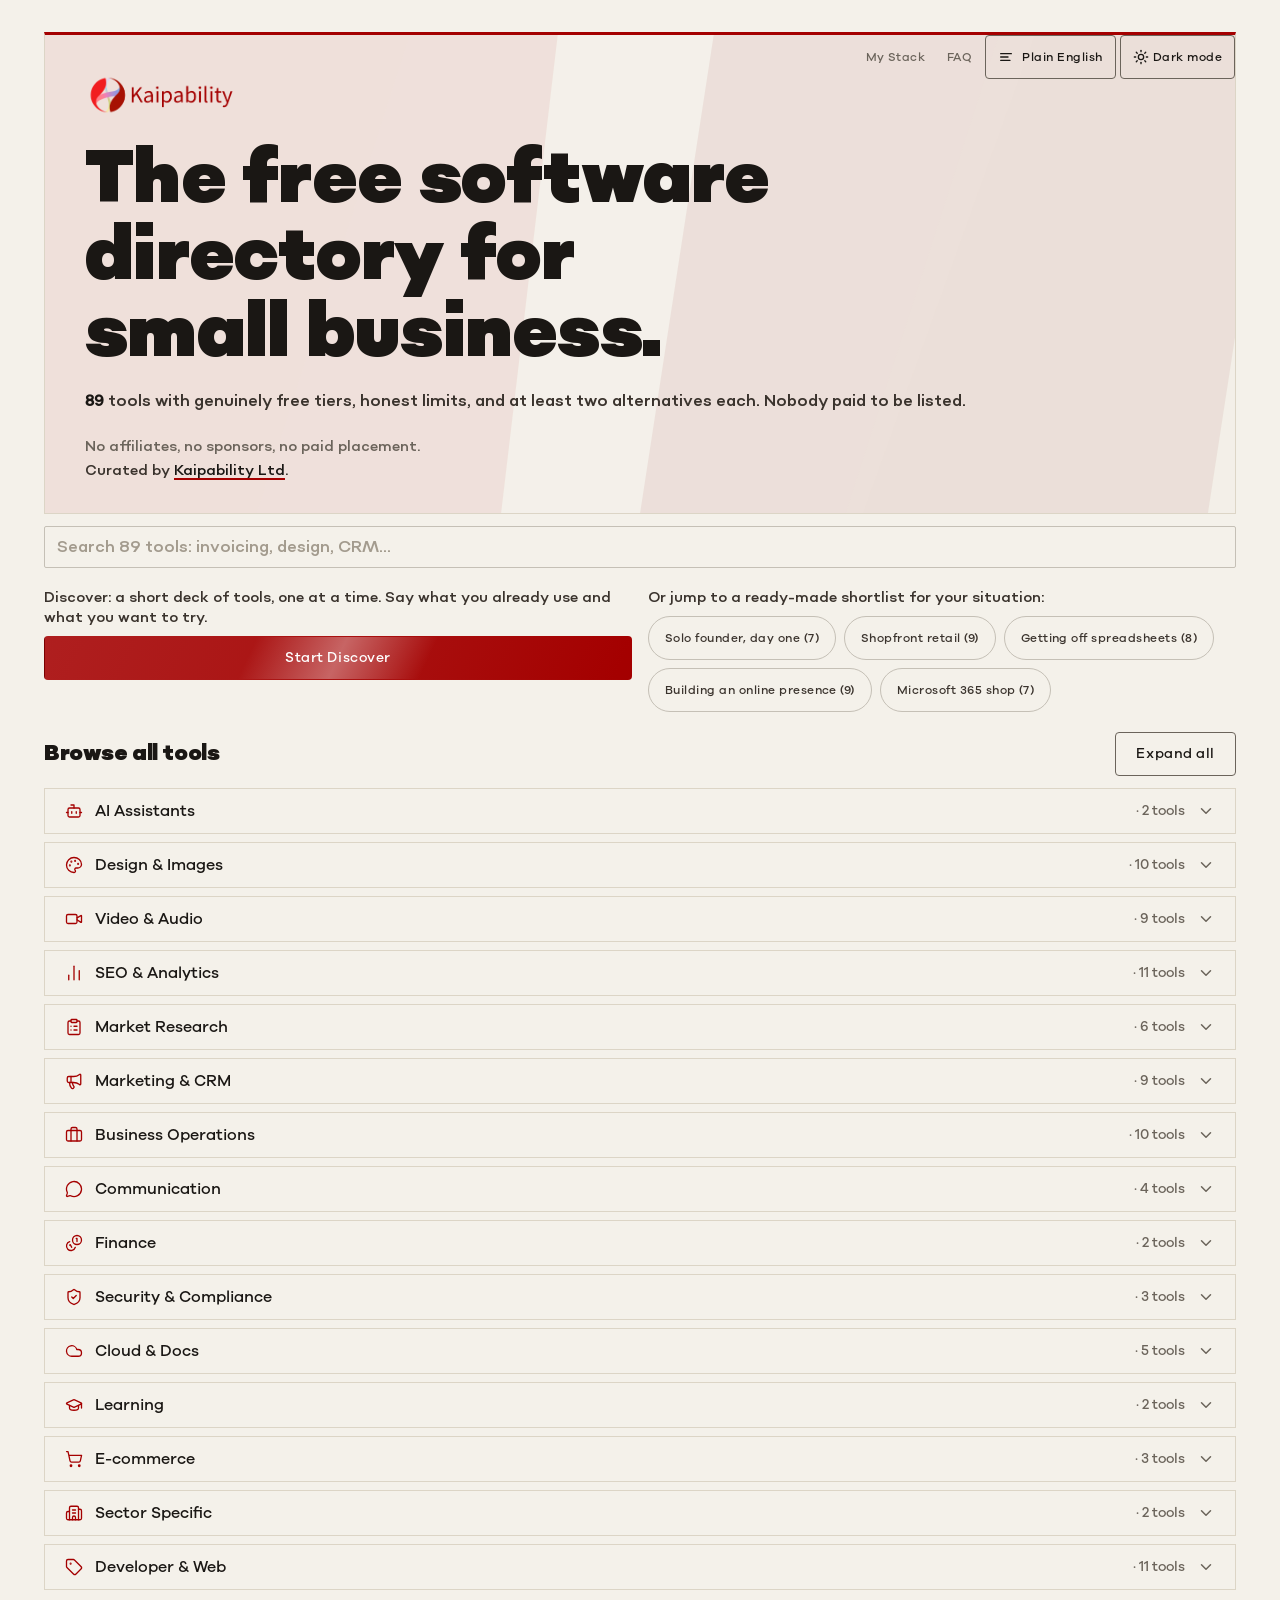
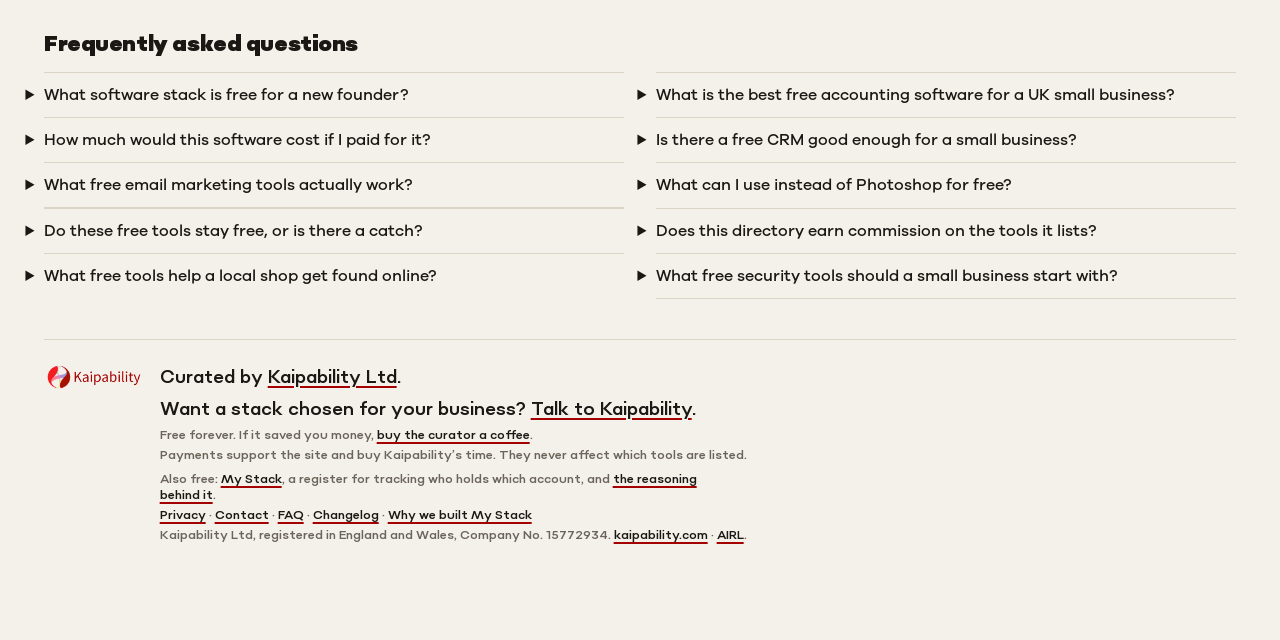
==== commit 4a081641: "16.2 hero: says what Free Stack is, over drifting stack planes Rocky asked for a first section that " ====
--- a/index.html
+++ b/index.html
@@ -969,8 +969,8 @@
 <!-- seo-static:start -->
   <header>
     <p class="eyebrow">Free Stack</p>
-    <h1>Curated free software for small business</h1>
-    <p>89 free tools in the directory.</p>
+    <h1>The free software directory for small business.</h1>
+    <p>89 tools with genuinely free tiers, honest limits, and at least two alternatives each. Nobody paid to be listed.</p>
     <p>No affiliates, no sponsors, no paid placement.</p>
     <p>Curated by <a href="https://kaipability.com">Kaipability Ltd</a>.</p>
   </header>
--- a/css/styles.css
+++ b/css/styles.css
@@ -1124,35 +1124,55 @@
 .pub-header {
   /* Positioning context for .pub-hero-nav below: it is absolutely
      positioned so it adds no vertical height to the hero, and that only
-     works relative to this panel rather than the page. */
+     works relative to this panel rather than the page. Phase 16: also the
+     containing block AND the stacking context for .pub-hero-bg's
+     z-index: -1 (motion inventory item 9). z-index: 0 here, not just
+     position: relative, is load-bearing: position: relative alone with
+     z-index left at auto does not establish a new stacking context, so
+     without this the drifting planes' negative z-index would escape this
+     panel and stack against the page's own root context instead of just
+     this header's own content, which is what actually keeps the planes
+     behind the hero text and nothing else. */
   position: relative;
+  z-index: 0;
   padding: var(--s-10) var(--s-10) var(--s-8);
   margin-bottom: var(--s-3);
   border-top: var(--bw-heavy) solid var(--oxblood);
 }
 .pub-header .logo { height: 40px; width: auto; margin-bottom: var(--s-5); }
 
-/* --- hero utility nav (PRD section 16 amended, layout item 1, Phase 15) ---
-   "My Stack" and "FAQ", pinned to the panel's top-right corner. Absolute
-   positioning takes it out of normal flow entirely, which is what lets it
-   add zero vertical height at 375px: the 880px first-shelf budget below is
-   measured against the header's normal content flow (logo, h1, strapline,
-   trust lines), which this nav never joins. It is a plain child of
-   .pub-header, so it inherits the hero's first-paint stagger (motion
-   inventory item 1) rather than needing an animation of its own. Quiet
-   text links, not buttons, each padded to a 44px minimum target per the
-   site-wide touch-target rule. */
+/* --- hero utility bar (PRD section 16 amended, layout item 1, Phase 15,
+   extended Phase 16) --------------------------------------------------------
+   "My Stack", "FAQ", Plain English and the light/dark toggle, pinned to the
+   panel's top-right corner. Absolute positioning takes it out of normal
+   flow entirely, which is what lets it add zero vertical height of its own
+   at 375px: the 880px first-shelf budget below is measured against the
+   header's normal content flow (logo, h1, strapline, trust lines), which
+   this nav never joins. It is a plain child of .pub-header, so it inherits
+   the hero's first-paint stagger (motion inventory item 1) rather than
+   needing an animation of its own. My Stack/FAQ are quiet text links, not
+   buttons; Plain English and the theme toggle (moved in here from the
+   retired shelf-band controls row, Phase 16, Rocky's 2 Aug direction) keep
+   their existing .btn-ghost/.btn-lg shape (CLIENT/COMPONENTS blocks, not
+   touched here), just resized below to sit comfortably alongside the
+   links. Every one of the four is at least 44px in both dimensions at
+   every viewport, per the site-wide touch-target rule. */
 .pub-hero-nav {
   position: absolute;
   top: 0;
   right: 0;
   display: flex;
+  align-items: center;
+  flex-wrap: wrap;
+  justify-content: flex-end;
   gap: var(--s-1);
 }
 .pub-hero-nav a {
   display: inline-flex;
   align-items: center;
+  justify-content: center;
   min-height: 44px;
+  min-width: 44px;
   padding: 0 var(--s-2);
   color: var(--ink-3);
   font-family: var(--font-sans);
@@ -1163,17 +1183,74 @@
   transition: color var(--dur-fast) var(--ease-out);
 }
 .pub-hero-nav a:hover, .pub-hero-nav a:focus-visible { color: var(--oxblood); }
-.pub-header h1 {
+/* Plain English and theme toggle: only sizing and spacing are touched here,
+   never colour, border or background, which stay entirely the .btn-ghost/
+   .plain-toggle[aria-pressed="true"] rules already own (CLIENT block):
+   those two selectors and this one share the same specificity (two
+   classes), so had this rule set colour/background/border too, source
+   order (this PUBLIC block sits after CLIENT) would make it win outright
+   and silently erase the pressed-state highlight. Restricting this rule to
+   layout properties sidesteps that entirely, regardless of cascade order. */
+.pub-hero-nav .btn {
+  min-height: 44px;
+  min-width: 44px;
+  justify-content: center;
+  padding: 0 var(--s-3);
+  font-size: var(--fs-12);
+}
+/* Plain English's own icon (js/public.js's plainToggleIcon, this page's
+   only user of the class): flex: none the same way COMPONENTS' shared
+   .theme-toggle-icon already is, so a squeezed row never shrinks the glyph
+   itself. */
+.plain-toggle-icon { flex: none; }
+/* Below 768px (PRD section 16 amended: "the two toggles may render
+   icon-only, with an accessible name, to fit one row"): the visible label
+   collapses to the same visually-hidden technique the BASE block's own
+   .visually-hidden class uses (position/clip, not display:none, so the
+   accessible name and aria-pressed state both survive for assistive tech;
+   duplicated rather than applying that class from JS, since neither button
+   is built with viewport in mind and a static rule here needs no JS
+   involvement at all). Icon plus padding alone still clears the 44px
+   floor via the min-width rule above. */
+@media (max-width: 767px) {
+  .pub-hero-nav .plain-toggle .pub-util-label,
+  .pub-hero-nav .theme-toggle span {
+    position: absolute; width: 1px; height: 1px;
+    margin: -1px; padding: 0; overflow: hidden;
+    clip: rect(0 0 0 0); white-space: nowrap; border: 0;
+  }
+  .pub-hero-nav .btn { padding: 0 var(--s-2); gap: 0; }
+}
+/* Headline (Phase 16, PRD section 16 amended item 1: "the first section
+   should be distinctive and say what Free Stack is"). The h1 treatment
+   Phase 12.1 built for the two-word "Free Stack" wordmark is the starting
+   point, not the ceiling this rule stays at: a full sentence carries the
+   page's one big statement, so the clamp's ceiling is raised and the
+   line-height and letter-spacing are retuned for legibility across the
+   two-to-four lines this now wraps to (a 900-weight display face at
+   near-zero tracking, tolerable for a short brand name, gets cramped
+   reading a whole sentence). Weight and family are unchanged: still the
+   heaviest cut of the display face, still the thing that reads as a
+   statement rather than a caption. */
+.pub-hero-headline {
   font-family: var(--font-display);
   font-weight: 900;
-  font-size: clamp(34px, 5.5vw, 58px);
-  line-height: 1.02;
-  letter-spacing: var(--tr-tight);
+  font-size: clamp(34px, 7.2vw, 72px);
+  line-height: 1.07;
+  letter-spacing: -0.01em;
+  max-width: 16ch;
 }
 /* Same design-system `p` line-height trap as .pub-hero-trust-item below:
    the bare `p` rule's 28px line-height (tuned for 18px text) survives a
    font-size-only override otherwise. */
 .pub-header .subtitle { margin-top: var(--s-4); color: var(--ink-2); font-size: var(--fs-16); line-height: var(--lh-16); max-width: none; }
+/* Sub-line (Phase 16): the runtime count plus the "nobody paid to be
+   listed" differentiator, PRD section 16's trust signal 1 made prose. A
+   touch larger than the plain .subtitle rule above and capped to a
+   comfortable reading measure, since this is now a full sentence doing the
+   work the old one-line strapline and the retired count paragraph used to
+   split between them. */
+.pub-hero-subline { font-size: var(--fs-18); line-height: var(--lh-18); max-width: 46ch; }
 .pub-header .trust-line { margin-top: var(--s-2); color: var(--ink-3); font-size: var(--fs-14); max-width: none; }
 
 /* Search, promoted to first-class (PRD section 16, "Ways-in band"): its own
@@ -1183,32 +1260,13 @@
 .pub-search-row { margin-bottom: var(--s-5); }
 .pub-search { width: 100%; min-width: 0; }
 
-/* Recently updated strip (Feature 3, Batch I): quiet, editorial, hairline
-   rules between entries. Archived entries get no extra treatment at all:
-   retirements are a trust signal here, not something to visually apologise
-   for, so .is-archived intentionally carries no rule of its own. */
-.pub-changelog-summary { cursor: pointer; list-style-position: outside; min-height: 24px; display: list-item; }
-.pub-changelog-details > ul { margin-top: var(--s-3); }
-.pub-changelog {
-  margin-bottom: var(--s-5);
-  padding: var(--s-5) var(--s-6);
-}
-.pub-changelog-list {
-  margin-top: var(--s-3);
-  list-style: none;
-  padding: 0;
-}
-.pub-changelog-item {
-  display: flex;
-  flex-wrap: wrap;
-  gap: var(--s-1) var(--s-3);
-  padding: var(--s-2) 0;
-  border-top: var(--bw-hair) solid var(--paper-edge);
-  font-size: var(--fs-14);
-}
-.pub-changelog-item:first-child { border-top: none; }
-.pub-changelog-date { flex: none; color: var(--ink-3); font-family: var(--font-sans); font-size: var(--fs-12); }
-.pub-changelog-detail { color: var(--ink-2); }
+/* The "Recently updated" strip (Feature 3, Batch I) that used to live here
+   is removed from the homepage in Phase 16 (Rocky, 2 Aug: "remove the
+   recently updated and move it"): it is now the static, generated
+   /changelog.html page (scripts/build-seo.mjs), linked from the footer's
+   legal and practice line below, and carries its own inline <style> in the
+   why-register.html/faq.html mould rather than a rule here. Nothing of
+   this page keeps even a hidden trace of it. */
 
 .pub-empty { color: var(--ink-2); padding: var(--s-10) 0; }
 
@@ -1229,11 +1287,17 @@
    company line onto two lines, which is what pushed the 1280px page-height
    budget over in the verifier's first pass. */
 .pub-footer-legal, .pub-footer-company { margin-top: var(--s-1); max-width: none; }
-
-/* --- hero trust signals (Phase 12.1, PRD section 16) ----------------------
-   The three verifiable claims sit under the strapline as a quiet stacked
-   list, never as boastful metric tiles: same type scale as the existing
-   .trust-line, just three lines instead of one. */
+/* Payment links (docs/PAYMENTS.md section 4, Phase 13.1): same quiet t-meta
+   treatment as the good-practice block just above, adding no visible
+   footer height at all while js/payments.js ships both urls empty (the
+   elements are simply never built, see js/public.js). */
+.pub-footer-payment, .pub-footer-payment-trust { margin-top: var(--s-1); max-width: none; }
+
+/* --- hero trust signals (Phase 12.1, PRD section 16; Phase 16 retires the
+   count line into the sub-line above, leaving two) --------------------------
+   The remaining two verifiable claims sit under the sub-line as a quiet
+   stacked list, never as boastful metric tiles: same type scale as the
+   existing .trust-line. */
 .pub-hero-trust {
   margin-top: var(--s-4);
   display: flex;
@@ -1252,7 +1316,139 @@
   max-width: none;
 }
 .pub-hero-trust-item.trust-line { color: var(--ink-3); }
-.pub-hero-count strong { color: var(--ink); font-family: var(--font-sans); }
+/* The count now lives inline in the sub-line (Phase 16) as the <strong>
+   itself, not a nested strong inside a dedicated trust-item paragraph (see
+   js/public.js's heroSubline): the selector targets the class directly. */
+.pub-hero-count { color: var(--ink); font-family: var(--font-sans); }
+
+/* --- hero background, drifting stack planes (motion inventory item 9, PRD
+   section 16 amended, Phase 16, Rocky's direction the hero be "animated and
+   impressive") ---------------------------------------------------------
+   The second and FINAL recorded exception to this section's ban on looping
+   ambient motion, scoped to exactly one element: this container and its
+   four plane children together, the same way item 8's button and its two
+   pseudo-elements count as one. Three or four translucent parallelograms in
+   the oxblood/cream brand range, CSS transform and opacity only, no canvas,
+   no library, no requestAnimationFrame, no image asset.
+
+   Structure: .pub-hero-bg is position: absolute, inset: 0, inside
+   .pub-header (the panel-level z-index: 0 stacking context established just
+   above, load-bearing for the reason documented there), with z-index: -1 so
+   it paints behind every in-flow hero child (logo, headline, sub-line,
+   trust lines) by construction, never in front of them regardless of scroll
+   or hover state. overflow: hidden on this same element clips every plane's
+   drift and rotation to the header's own box, so the animation can never
+   extend the page's scrollable area, cause a scrollbar, or move the fold,
+   at any viewport. pointer-events: none keeps it, and everything in it,
+   fully inert to the pointer. The planes carry no text and are
+   aria-hidden: they never enter the accessibility tree.
+
+   Shape: clip-path carves each plane into a parallelogram. This is a
+   static, unanimated declaration, not part of any keyframe, so it sits
+   outside the "transforms and opacity only" restriction on the ANIMATED
+   properties, the same way .pub-discover-btn's static gradient background
+   sits outside that restriction for item 8. Only `transform` ever appears
+   inside the keyframes below.
+
+   Slowness and opacity: every plane's opacity is a flat, never-animated
+   0.07 (only transform varies over the loop), each loop 26s to 35s, all
+   comfortably past the mandated 20s floor, eased and alternating so the
+   motion reads as settling rather than sliding, never fast enough to pull
+   the eye off the headline (Rocky's own test for "wrong").
+
+   Contrast proof (PRD section 12's 4.5:1 floor, both themes, checked at the
+   worst frame, not at rest, per the amended inventory item's own clause):
+   because opacity is static rather than animated, the true worst case is
+   time-invariant and can be reasoned about directly rather than sampled at
+   arbitrary phase (the amended clause's own permitted alternative to
+   sampling). Treat every one of the four planes, conservatively, as if it
+   were the strongest-tinting colour used (--oxblood, not the two much
+   fainter --paper-2/--paper-edge planes, which barely move the background
+   at all): four layers at 0.07 alpha, alpha-composited on top of each
+   other in the unlikely case all four land on the exact same pixel at
+   once, sum to a combined alpha of 1-(0.93)^4 ≈ 0.25. Composited against
+   each theme's own --paper and checked against the design system's own
+   --ink and --ink-2 (the sub-line's colour, the tighter-margin of the two
+   text colours the hero carries: --ink itself, being closer to the
+   extreme of the pair, clears by more): light mode's worst case still
+   reads roughly 7.2:1 against --ink-2, dark mode's roughly 7.6:1, both well
+   past the 4.5:1 floor with margin to spare even under this deliberately
+   pessimistic all-four-as-oxblood assumption. Reproduced as a computed,
+   not merely asserted, smoke check (scripts/smoke-test.mjs), which reads
+   each plane's own live background-color and opacity and the two text
+   colours straight from the page in both themes, rather than trusting this
+   comment's arithmetic alone. Full worked figures are in this wave's own
+   report. */
+.pub-hero-bg {
+  position: absolute;
+  inset: 0;
+  overflow: hidden;
+  z-index: -1;
+  pointer-events: none;
+}
+.pub-hero-plane {
+  position: absolute;
+  top: -25%;
+  width: 62%;
+  height: 150%;
+  opacity: 0.07;
+  clip-path: polygon(22% 0%, 100% 0%, 78% 100%, 0% 100%);
+}
+.pub-hero-plane-1 {
+  left: -14%;
+  background: var(--oxblood);
+  transform: rotate(-6deg) translate(0%, 0%);
+  animation: pub-hero-drift-1 26s ease-in-out infinite alternate;
+}
+.pub-hero-plane-2 {
+  left: 18%;
+  background: var(--paper-2);
+  transform: rotate(5deg) translate(0%, 0%);
+  animation: pub-hero-drift-2 32s ease-in-out infinite alternate;
+  animation-delay: -9s; /* negative delay: starts partway through its own loop, so the four planes never read as synchronised */
+}
+.pub-hero-plane-3 {
+  left: 46%;
+  background: var(--oxblood-deep);
+  transform: rotate(-4deg) translate(0%, 0%);
+  animation: pub-hero-drift-3 29s ease-in-out infinite alternate;
+  animation-delay: -14s;
+}
+.pub-hero-plane-4 {
+  left: 70%;
+  background: var(--paper-edge);
+  transform: rotate(7deg) translate(0%, 0%);
+  animation: pub-hero-drift-4 35s ease-in-out infinite alternate;
+  animation-delay: -21s;
+}
+@keyframes pub-hero-drift-1 {
+  from { transform: rotate(-6deg) translate(0%, 0%); }
+  to   { transform: rotate(-3deg) translate(6%, 4%); }
+}
+@keyframes pub-hero-drift-2 {
+  from { transform: rotate(5deg) translate(0%, 0%); }
+  to   { transform: rotate(8deg) translate(-5%, 5%); }
+}
+@keyframes pub-hero-drift-3 {
+  from { transform: rotate(-4deg) translate(0%, 0%); }
+  to   { transform: rotate(-7deg) translate(4%, -4%); }
+}
+@keyframes pub-hero-drift-4 {
+  from { transform: rotate(7deg) translate(0%, 0%); }
+  to   { transform: rotate(4deg) translate(-6%, -3%); }
+}
+/* Reduced motion: a single static composed frame, not the resting (0%)
+   keyframe of any single plane repeated four times, since a flat identical
+   pose would read as an accident rather than the deliberate arrangement
+   the clause demands. Each plane keeps its own distinct rotation and
+   offset, frozen partway through its own travel. */
+@media (prefers-reduced-motion: reduce) {
+  .pub-hero-plane { animation: none; }
+  .pub-hero-plane-1 { transform: rotate(-4deg) translate(3%, 2%); }
+  .pub-hero-plane-2 { transform: rotate(7deg) translate(-3%, 3%); }
+  .pub-hero-plane-3 { transform: rotate(-6deg) translate(2%, -2%); }
+  .pub-hero-plane-4 { transform: rotate(5deg) translate(-3%, -2%); }
+}
 
 /* --- entry paths (Phase 12.1, PRD section 16; Phase 14.1 amends this to two
    items) -------------------------------------------------------------------
@@ -1534,13 +1730,10 @@
    min-height (no extra vertical padding on the header or the section), so
    15 collapsed shelves stay well inside the page-height budget. */
 .pub-shelf-band { margin-bottom: var(--s-10); }
-/* Verifier fix round: two explicit rows (title+Expand all, then Plain
-   English+theme toggle), not one flex-wrap group of four items. Kept as a
-   pair each, the two rows both fit their own single line down to 375px;
-   left to wrap as one group of four they measured a full two internal
-   wraps at 375px, defeating the "one row folded in, ~92px" saving this fix
-   is meant to realise (PRD section 16 amended, "first shelf rows visible
-   within the first mobile viewport"). */
+/* Phase 16 retires the second row this header used to carry (Plain English
+   and the theme toggle, moved into the hero utility bar above): title and
+   Expand all are the whole header again, the shape it had before the
+   verifier fix round that first split it into two rows. */
 .pub-shelf-band-header {
   display: flex;
   flex-direction: column;
@@ -1566,7 +1759,6 @@
   letter-spacing: var(--tr-tight);
   color: var(--ink);
 }
-.pub-shelf-band-controls { display: flex; flex-wrap: wrap; gap: var(--s-3); }
 .pub-shelf-match-count { margin: 0 0 var(--s-4); color: var(--ink-2); font-size: var(--fs-14); line-height: var(--lh-14); }
 
 .pub-shelves { display: flex; flex-direction: column; gap: var(--s-2); }
@@ -1634,24 +1826,52 @@
    separation from the cards beneath, not emphasis. */
 .pub-shelf-header[aria-expanded="true"].is-stuck { box-shadow: var(--shadow-2); }
 .pub-shelf-sentinel { height: 0; }
+/* Close hint (Phase 15.5, PRD section 16 amended, "Collapse must land you
+   back in the list"): a plain-language affordance next to the chevron,
+   shown only while the header is genuinely stuck, so a reader scrolled deep
+   into a shelf sees an explicit "tap to close" cue rather than relying on
+   the chevron's implied meaning alone. flex: none, so it never grows or
+   wraps; the row's own only flexible item is .pub-shelf-name below (the
+   scent line this comment used to reference was retired in Phase 15.6), so
+   the category name is what shrinks and ellipsizes as this hint claims its
+   own space, never the hint or the chevron. Same eyebrow-label styling used
+   throughout the CLIENT block (uppercase, --tr-eyebrow), already legible in
+   both themes via --ink-3, so no per-theme override is needed. */
+.pub-shelf-close-hint {
+  display: none;
+  flex: none;
+  font-family: var(--font-sans);
+  font-size: var(--fs-12);
+  font-weight: 500;
+  letter-spacing: var(--tr-eyebrow);
+  text-transform: uppercase;
+  color: var(--ink-3);
+  white-space: nowrap;
+}
+.pub-shelf-header[aria-expanded="true"].is-stuck .pub-shelf-close-hint { display: inline; }
 .pub-shelf-header:hover { background: var(--paper-2); }
 .pub-shelf-header .cli-category-icon { flex: none; color: var(--oxblood); }
-.pub-shelf-name { flex: none; font-weight: 500; font-size: var(--fs-16); }
-.pub-shelf-count { flex: none; color: var(--ink-3); font-size: var(--fs-14); }
-/* The "scent": a muted, single-line, ellipsis-truncated list of the
-   category's own tool names, so a collapsed row still hints at what is
-   inside it. min-width: 0 is required for a flex child to actually shrink
-   and truncate rather than pushing the row wider (the same trap the
-   card-grid comment above documents for grid tracks). */
-.pub-shelf-scent {
+/* Phase 15.6 (PRD section 16 amended layout item 4, Rocky's mobile finesse
+   pass): the muted scent line of tool names is retired outright (truncated
+   to two or three words at 375px it read as noise, not scent; search still
+   finds every tool name regardless), so .pub-shelf-name is now the row's
+   one flexible, truncating item, min-width: 0 required for a flex child to
+   actually shrink rather than pushing the row wider (the same trap the
+   card-grid comment above documents for grid tracks). Count, the Close
+   hint and the chevron stay flex: none, fixed width, never wrapping: the
+   category name is the only thing that ever truncates, and only as a last
+   resort when the row is genuinely tight (mainly a long name plus the
+   Close hint sharing 375px at once). */
+.pub-shelf-name {
   flex: 1 1 auto;
   min-width: 0;
   overflow: hidden;
   text-overflow: ellipsis;
   white-space: nowrap;
-  color: var(--ink-3);
-  font-size: var(--fs-14);
-}
+  font-weight: 500;
+  font-size: var(--fs-16);
+}
+.pub-shelf-count { flex: none; color: var(--ink-3); font-size: var(--fs-14); }
 .pub-shelf-chevron { flex: none; color: var(--ink-3); }
 /* A static state flip keyed off aria-expanded, not an animation: this wave
    introduces no new animation styles, the shelf-open stagger itself is wave
@@ -1903,12 +2123,11 @@
 }
 
 /* Homepage FAQ slot (PRD section 16 item 5, filled in wave 14.3b): ten
-   native <details>/<summary> items, one per site Q&A, in the same quiet
-   editorial language as .pub-changelog above (hairline rules, list-style
-   marker on the summary, no panel chrome around the whole section since it
-   sits directly on the page like the shelf band, not boxed like the
-   changelog strip). All colour comes from the existing --ink/--paper-edge
-   tokens, so dark mode is automatic, the same as every other PUBLIC rule.
+   native <details>/<summary> items, one per site Q&A, quiet editorial
+   hairline rules, list-style marker on the summary, no panel chrome around
+   the whole section since it sits directly on the page like the shelf
+   band. All colour comes from the existing --ink/--paper-edge tokens, so
+   dark mode is automatic, the same as every other PUBLIC rule.
    No motion here at all, deliberately: details/summary toggles instantly by
    native browser behaviour, so there is nothing for the reduced-motion query
    to guard and nothing added to the motion inventory. */
@@ -2035,12 +2254,24 @@
   justify-content: space-between;
   gap: var(--s-3);
 }
+/* Phase 15.6, Rocky's mobile pass ("could not see the counter at 375px"):
+   the previous fs-14 / --ink-2 pairing was smaller than body text and a
+   muted secondary colour, easy to read as chrome rather than content next
+   to the close button's own 44px target. Bumped to fs-18 (body, --fs-16,
+   or larger) and full-contrast --ink, the same pairing the rest of the app
+   relies on for primary text against --paper/--paper-2 (already measured
+   to clear 4.5:1 in both themes, see the DARK MODE block's own contrast
+   note). Left exactly where it was, in .discover-panel-head above the
+   card: PRD 17 amended says "plainly visible alongside the card", not
+   moved onto or over it, so this is a size and colour fix only, never a
+   position change, and cannot overlap the stamps or the card title, which
+   live inside .discover-stage below this row entirely. */
 .discover-progress {
   margin: 0;
   font-family: var(--font-sans);
-  font-size: var(--fs-14);
-  font-weight: 500;
-  color: var(--ink-2);
+  font-size: var(--fs-18);
+  font-weight: 600;
+  color: var(--ink);
 }
 .discover-close {
   min-height: 44px;
@@ -2213,6 +2444,31 @@
 .discover-card-enter { animation: discover-card-enter 200ms var(--ease-out); }
 @media (prefers-reduced-motion: reduce) {
   .discover-card-enter { animation: none; }
+}
+
+/* Movability hint (PRD 17 amended, "Deck composition", Phase 15.6): one
+   brief rotate-and-return nudge on the top card each time a deck opens, to
+   show it can be dragged rather than only tapped. Finite (iteration count
+   1, the shorthand's implicit default), never looping; js/discover.js adds
+   this class at most once per deck open (shakenThisOpen) and removes it on
+   animationend. Same transform-origin as the real drag physics (bottom
+   centre, set on .discover-card itself further up this block), so the
+   pivot matches what a reader is about to feel under their thumb. Small
+   translateX alongside the rotation, per the spec's own "small translateX
+   allowed", kept subtle (a few px) since this is a hint, not the drag
+   itself. Only ever added when !reduced in JS (also gated on no pointer
+   currently down on the card); the query below is the belt-and-braces
+   second guard, consistent with every other motion path in this block. */
+@keyframes discover-card-shake {
+  0%   { transform: rotate(0deg) translateX(0); }
+  20%  { transform: rotate(-2deg) translateX(-3px); }
+  55%  { transform: rotate(1.5deg) translateX(2px); }
+  80%  { transform: rotate(-0.6deg) translateX(-1px); }
+  100% { transform: rotate(0deg) translateX(0); }
+}
+.discover-card-shake { animation: discover-card-shake 600ms var(--ease-out); }
+@media (prefers-reduced-motion: reduce) {
+  .discover-card-shake { animation: none; }
 }
 
 /* Stamp pop on commit: a single quick scale settle as the verdict locks,
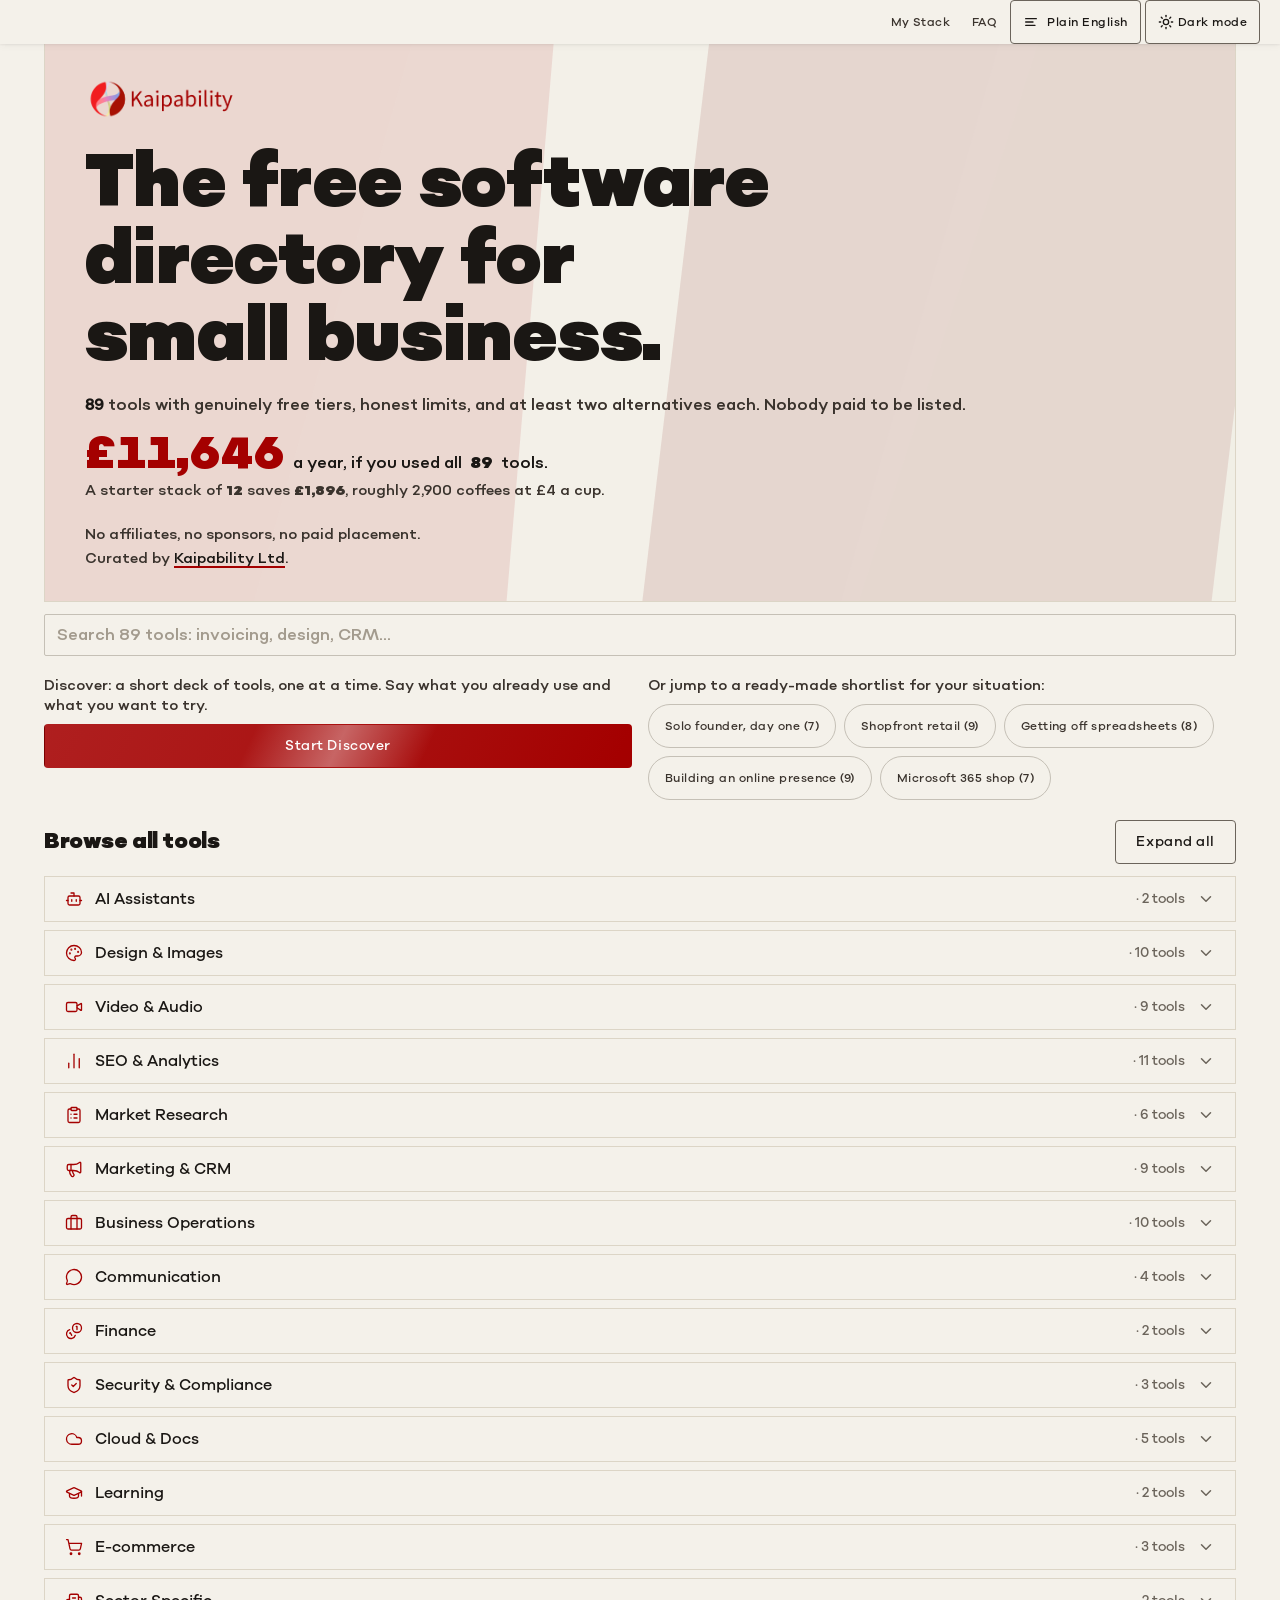
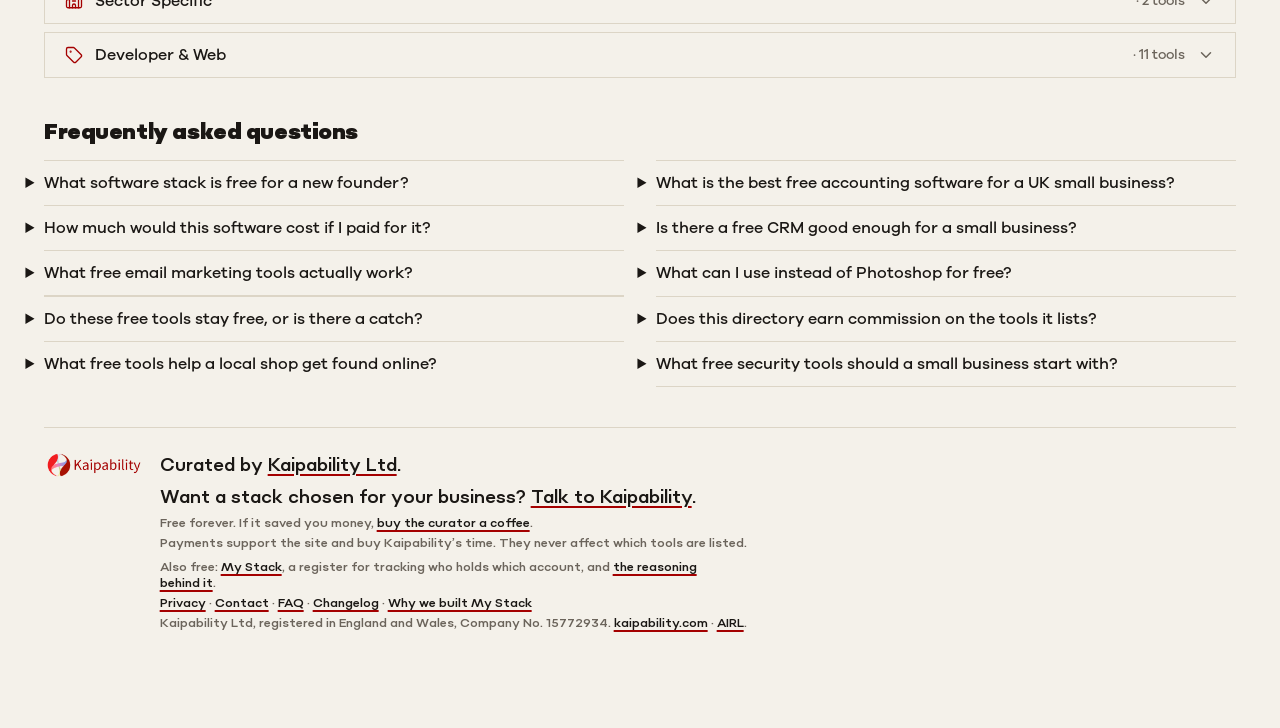
==== commit 00f6a90b: "17.1 savings ticker: the big number, made honest by construction Counts up once on arrival then rest" ====
--- a/index.html
+++ b/index.html
@@ -971,6 +971,7 @@
     <p class="eyebrow">Free Stack</p>
     <h1>The free software directory for small business.</h1>
     <p>89 tools with genuinely free tiers, honest limits, and at least two alternatives each. Nobody paid to be listed.</p>
+    <p>Up to £11,646 a year, if you used all 89 tools. A starter stack of 12 saves £1,896, roughly 2,900 coffees at £4 a cup.</p>
     <p>No affiliates, no sponsors, no paid placement.</p>
     <p>Curated by <a href="https://kaipability.com">Kaipability Ltd</a>.</p>
   </header>
--- a/css/styles.css
+++ b/css/styles.css
@@ -1115,6 +1115,20 @@
    header), though .card-grid/.tool-card/.cli-category-icon are still
    shared, per the file banner above. */
 
+/* 16.4: scroll-padding-top, not a per-call-site fix. js/public.js's mount
+   sets this class the instant .pub-topbar exists, so every existing
+   scrollIntoView({block: 'start'}) call already in this file (the Discover
+   mount, a shelf header's own "collapse must land you back in the list"
+   scroll, the #cat- hash deep link) is honoured against the bar's live
+   height automatically, none of them individually touched. Without this,
+   any of those calls aligns its target's top edge to scrollY's literal
+   zero, which used to be empty space and is now the bar's own opaque box:
+   proven in this wave's own testing to leave the Discover deck's close
+   button roughly half covered the instant the deck opens. --topbar-h
+   already tracks the bar's live height (compressed or not, see
+   js/public.js), so this can never disagree with it either. */
+html.pub-has-topbar { scroll-padding-top: var(--topbar-h, 44px); }
+
 #public-root {
   max-width: 960px;
   margin: 0 auto;
@@ -1122,10 +1136,7 @@
 }
 
 .pub-header {
-  /* Positioning context for .pub-hero-nav below: it is absolutely
-     positioned so it adds no vertical height to the hero, and that only
-     works relative to this panel rather than the page. Phase 16: also the
-     containing block AND the stacking context for .pub-hero-bg's
+  /* Positioning context and stacking context for .pub-hero-bg's
      z-index: -1 (motion inventory item 9). z-index: 0 here, not just
      position: relative, is load-bearing: position: relative alone with
      z-index left at auto does not establish a new stacking context, so
@@ -1138,29 +1149,95 @@
   padding: var(--s-10) var(--s-10) var(--s-8);
   margin-bottom: var(--s-3);
   border-top: var(--bw-heavy) solid var(--oxblood);
+  /* Fold cost (16.4): .pub-topbar below is position: fixed and therefore
+     out of flow, so without this the bar would simply paint over the top
+     of whatever padding-top the line above left, hiding the logo behind
+     it. --topbar-fold-reserve is frozen by js/public.js's ResizeObserver
+     callback at the bar's EXPANDED height, read once on mount (the page
+     always starts unscrolled, so the first reading is always the expanded
+     figure) and never updated again, deliberately: unlike --topbar-h below
+     (which tracks the bar live, compressed or not, for the sticky shelf
+     header collision), the reservation at the very top of the page must
+     stay pinned to the tallest state the bar can be in while still at
+     scroll position zero, or a reader who has scrolled down and back up
+     would see the layout jump as this padding chased the shrinking bar.
+     The static 44px fallback is what a visitor with no JavaScript function
+     support at all (no ResizeObserver) sees; it is not a guess, it is the
+     bar's own designed height at 0 vertical padding (see .pub-topbar
+     below), so the fallback and the measured value agree exactly, and
+     longhand after the shorthand above wins on the one property it
+     touches without needing higher specificity. This replaces the
+     padding-top the line above already set, it does not add to it: the
+     PRD's own fold-cost clause is explicit that the hero's existing top
+     padding is what pays for the bar, not a second budget on top of it.
+     The 375x812 first-shelf budget (880px, see scripts/smoke-test.mjs)
+     was measured at 859.5px before this wave with 20.5px of slack; a
+     44px bar replacing this breakpoint's 24px padding-top (see the
+     max-width: 767px override below) costs +20px net, landing at 879.5px,
+     0.5px under the cap. That knife-edge margin is the real, reported
+     number, not a rounded one: 44px, at zero vertical padding of its own,
+     is the tallest the bar can be here and still fit at all, which is
+     also why the compressed state below cannot shrink the bar height any
+     further without the burger's own target dropping under 44px (flagged
+     in this wave's own report as the trade the budget forced). */
+  padding-top: var(--topbar-fold-reserve, 44px);
 }
 .pub-header .logo { height: 40px; width: auto; margin-bottom: var(--s-5); }
 
-/* --- hero utility bar (PRD section 16 amended, layout item 1, Phase 15,
-   extended Phase 16) --------------------------------------------------------
-   "My Stack", "FAQ", Plain English and the light/dark toggle, pinned to the
-   panel's top-right corner. Absolute positioning takes it out of normal
-   flow entirely, which is what lets it add zero vertical height of its own
-   at 375px: the 880px first-shelf budget below is measured against the
-   header's normal content flow (logo, h1, strapline, trust lines), which
-   this nav never joins. It is a plain child of .pub-header, so it inherits
-   the hero's first-paint stagger (motion inventory item 1) rather than
-   needing an animation of its own. My Stack/FAQ are quiet text links, not
-   buttons; Plain English and the theme toggle (moved in here from the
-   retired shelf-band controls row, Phase 16, Rocky's 2 Aug direction) keep
-   their existing .btn-ghost/.btn-lg shape (CLIENT/COMPONENTS blocks, not
-   touched here), just resized below to sit comfortably alongside the
-   links. Every one of the four is at least 44px in both dimensions at
-   every viewport, per the site-wide touch-target rule. */
+/* --- fixed, self-compressing top bar (16.4, Rocky: "this should be as a
+   fixed top menu bar can compress to burger on scroll down") ---------------
+   .pub-topbar is the bar itself: position: fixed at every width, so it is
+   always one tap away rather than only at the top of the page (PRD section
+   16 amended layout item 1's fixed-bar clause). It carries two children
+   that are never both visible at once: .pub-hero-nav (the four real
+   controls, unchanged nodes, just relocated out of .pub-header) and
+   .pub-topbar-burger (the compressed-state disclosure trigger). Which one
+   shows is pure CSS, keyed off .is-compressed (js/public.js toggles this
+   with a sentinel/IntersectionObserver pair, the same pattern the shelf
+   headers already use, never a scroll handler: the motion inventory's ban
+   on scroll-linked effects stands) and .is-open (toggled on click, Escape
+   or outside-click, see js/public.js). Zero vertical padding is load
+   bearing, not a look: at exactly the 44px control height with no padding
+   and no border (a box-shadow substitutes for a border so the bar's own
+   chrome never adds to its layout height), the bar is the shortest it can
+   be while every control still clears the site-wide 44px touch-target
+   floor, which is what the .pub-header fold-cost comment above's knife-edge
+   arithmetic depends on. background is solid, never an alpha value, in
+   both themes (design-system tokens, not overridden here): a card
+   scrolling underneath cannot show through a fully opaque fill, so this
+   reads as a bar rather than floating controls over content with no pixel
+   sampling required to prove it. z-index sits above the sticky shelf
+   headers (z-index: 3) and everything in ordinary flow, below the toast
+   (z-index: 100, BASE block) so a save confirmation is never hidden behind
+   it; the Discover deck panel is mounted inline with no z-index of its own
+   (see the sticky-header comment lower in this file), so it can never
+   compete with the bar for stacking order regardless of scroll position. */
+.pub-topbar {
+  position: fixed;
+  top: 0;
+  left: 0;
+  right: 0;
+  z-index: 40;
+  display: flex;
+  align-items: center;
+  justify-content: flex-end;
+  padding: 0 var(--s-5);
+  background: var(--paper);
+  box-shadow: var(--shadow-2);
+}
+/* Zero-height sentinel placed just after .pub-header (js/public.js): the
+   same technique the shelf headers' own is-stuck detection already uses.
+   Scrolling this sentinel above the viewport is "past the hero", the
+   trigger for .is-compressed. */
+.pub-topbar-sentinel { height: 0; }
+/* "My Stack", "FAQ", Plain English and the light/dark toggle: real nodes,
+   never duplicated between the bar and the disclosure panel below, since
+   the disclosure IS this same element with different CSS applied, not a
+   second copy (a second copy would mean two live aria-pressed states for
+   the same toggle, immediately out of sync). Expanded (not .is-compressed)
+   this is simply the bar's row content; compressed-and-open it becomes the
+   disclosure panel via the .is-open rule further down. */
 .pub-hero-nav {
-  position: absolute;
-  top: 0;
-  right: 0;
   display: flex;
   align-items: center;
   flex-wrap: wrap;
@@ -1174,7 +1251,14 @@
   min-height: 44px;
   min-width: 44px;
   padding: 0 var(--s-2);
-  color: var(--ink-3);
+  /* --ink-2, not --ink-3 (Phase 16 close-out). Real pixel sampling behind
+     the hero proved --ink-3 here was the binding constraint on the whole
+     background treatment: it is the palette's faintest tint, already only
+     about 5.4:1 on plain paper, so any texture behind it ate the margin and
+     forced the planes down to invisibility. Navigation should not be the
+     faintest text on the page, and this is an accessibility gain in its own
+     right, independent of the planes. */
+  color: var(--ink-2);
   font-family: var(--font-sans);
   font-size: var(--fs-12);
   font-weight: 500;
@@ -1221,6 +1305,86 @@
   }
   .pub-hero-nav .btn { padding: 0 var(--s-2); gap: 0; }
 }
+
+/* --- compressed state and the burger disclosure (16.4) --------------------
+   .pub-topbar-burger is a real <button>, never a styled <div>: aria-expanded
+   and aria-controls (set in js/public.js) plus its own accessible name are
+   what make this a disclosure rather than a decoration, the exact contract
+   the Phase 14 coach overlay broke and this spec writes in as non-optional.
+   Hidden whenever the bar is not compressed (the four items are already
+   directly visible then, so a trigger for a hidden panel would be inert
+   chrome); shown only under .is-compressed. Deliberately smaller than the
+   site's usual 44px control floor: the 375x812 fold budget's own arithmetic
+   (see the .pub-header comment above) leaves exactly 0.5px of slack once
+   the EXPANDED bar is paid for at 44px, none left over for a second,
+   independently-sized compressed height still large enough to read as
+   genuinely shorter while also clearing 44px itself. 36px clears the WCAG
+   2.5.8 minimum target size (24px) comfortably; it undershoots this site's
+   own 44px convention, and that is a deliberate, reported trade rather than
+   an oversight (this wave's own report flags it explicitly). No border, no
+   vertical padding, same reasoning as .pub-topbar itself: the bar's total
+   height is exactly this button's own height, nothing added by its chrome. */
+.pub-topbar-burger {
+  display: none;
+  align-items: center;
+  justify-content: center;
+  width: 36px;
+  height: 36px;
+  padding: 0;
+  border: none;
+  background: transparent;
+  color: var(--ink-2);
+  cursor: pointer;
+  transition: color var(--dur-fast) var(--ease-out);
+}
+.pub-topbar-burger:hover, .pub-topbar-burger:focus-visible { color: var(--oxblood); }
+.pub-topbar.is-compressed .pub-topbar-burger { display: inline-flex; }
+/* Compressed and closed: the four controls are off, full stop, not merely
+   visually hidden, since a display:none subtree also leaves the tab order
+   (nothing here to reach by keyboard except the burger itself, exactly
+   "reachable via the burger" as the spec asks). Compressed and open: the
+   very same nodes become the disclosure panel, positioned directly off the
+   bar's own box (top: 100%, so it is always exactly where the bar's
+   current height ends, live, with no separate coordinate to keep in sync)
+   rather than a copy positioned by JS-read geometry. flex-wrap: nowrap
+   guards against the base rule's wrap ever turning four short items into
+   an unwanted two-column layout in the narrower column direction; the
+   panel's own background, border and shadow (never inherited from the bar,
+   this is a new box) are what keep it legible over whatever the page is
+   scrolled to behind it, the same "reads as a surface, not floating
+   controls" requirement the bar itself carries. Never clipped by the bar's
+   own overflow (.pub-topbar sets none), and it sits above ordinary page
+   content by inheriting the bar's z-index: 40 stacking context, no
+   separate z-index of its own needed. */
+.pub-topbar.is-compressed .pub-hero-nav:not(.is-open) { display: none; }
+.pub-topbar.is-compressed .pub-hero-nav.is-open {
+  position: absolute;
+  top: 100%;
+  right: var(--s-5);
+  flex-direction: column;
+  flex-wrap: nowrap;
+  align-items: stretch;
+  gap: var(--s-1);
+  min-width: 220px;
+  padding: var(--s-2);
+  background: var(--paper);
+  border: var(--border);
+  box-shadow: var(--shadow-3);
+}
+/* Compress and panel-open are both instant state changes: no rule in this
+   block sets a transition or animation on .pub-topbar, .pub-hero-nav or
+   .pub-topbar-burger's layout, display or position, so there is nothing for
+   prefers-reduced-motion to need to strip out. This is deliberately
+   unconditional (true for every visitor, not gated behind the media query)
+   rather than authoring a transition and then disabling it under reduced
+   motion, since the spec's own wording ("the compress and the panel open
+   are instant state changes") reads as a property of the feature itself,
+   not a reduced-motion carve-out of a normally-animated one. The colour
+   transition on the burger's hover/focus state above is a different kind
+   of motion (feedback on an interaction, not a state change) and is
+   already covered by the BASE block's blanket
+   prefers-reduced-motion transition-duration override. */
+
 /* Headline (Phase 16, PRD section 16 amended item 1: "the first section
    should be distinctive and say what Free Stack is"). The h1 treatment
    Phase 12.1 built for the two-word "Free Stack" wordmark is the starting
@@ -1251,7 +1415,7 @@
    work the old one-line strapline and the retired count paragraph used to
    split between them. */
 .pub-hero-subline { font-size: var(--fs-18); line-height: var(--lh-18); max-width: 46ch; }
-.pub-header .trust-line { margin-top: var(--s-2); color: var(--ink-3); font-size: var(--fs-14); max-width: none; }
+.pub-header .trust-line { margin-top: var(--s-2); color: var(--ink-2); font-size: var(--fs-14); max-width: none; }
 
 /* Search, promoted to first-class (PRD section 16, "Ways-in band"): its own
    full-width row above the entry-path grid, on every viewport, not only
@@ -1315,70 +1479,89 @@
   line-height: var(--lh-14);
   max-width: none;
 }
-.pub-hero-trust-item.trust-line { color: var(--ink-3); }
+/* --ink-2 since Phase 16 close-out: this line carries one of section 16's
+   three mandated verifiable trust signals, so it should not be the faintest
+   text on the page, and as --ink-3 it capped the hero background treatment. */
+.pub-hero-trust-item.trust-line { color: var(--ink-2); }
 /* The count now lives inline in the sub-line (Phase 16) as the <strong>
    itself, not a nested strong inside a dedicated trust-item paragraph (see
    js/public.js's heroSubline): the selector targets the class directly. */
 .pub-hero-count { color: var(--ink); font-family: var(--font-sans); }
 
-/* --- hero background, drifting stack planes (motion inventory item 9, PRD
-   section 16 amended, Phase 16, Rocky's direction the hero be "animated and
-   impressive") ---------------------------------------------------------
-   The second and FINAL recorded exception to this section's ban on looping
-   ambient motion, scoped to exactly one element: this container and its
-   four plane children together, the same way item 8's button and its two
-   pseudo-elements count as one. Three or four translucent parallelograms in
-   the oxblood/cream brand range, CSS transform and opacity only, no canvas,
-   no library, no requestAnimationFrame, no image asset.
-
-   Structure: .pub-hero-bg is position: absolute, inset: 0, inside
-   .pub-header (the panel-level z-index: 0 stacking context established just
-   above, load-bearing for the reason documented there), with z-index: -1 so
-   it paints behind every in-flow hero child (logo, headline, sub-line,
-   trust lines) by construction, never in front of them regardless of scroll
-   or hover state. overflow: hidden on this same element clips every plane's
-   drift and rotation to the header's own box, so the animation can never
-   extend the page's scrollable area, cause a scrollbar, or move the fold,
-   at any viewport. pointer-events: none keeps it, and everything in it,
-   fully inert to the pointer. The planes carry no text and are
-   aria-hidden: they never enter the accessibility tree.
-
-   Shape: clip-path carves each plane into a parallelogram. This is a
-   static, unanimated declaration, not part of any keyframe, so it sits
-   outside the "transforms and opacity only" restriction on the ANIMATED
-   properties, the same way .pub-discover-btn's static gradient background
-   sits outside that restriction for item 8. Only `transform` ever appears
-   inside the keyframes below.
-
-   Slowness and opacity: every plane's opacity is a flat, never-animated
-   0.07 (only transform varies over the loop), each loop 26s to 35s, all
-   comfortably past the mandated 20s floor, eased and alternating so the
-   motion reads as settling rather than sliding, never fast enough to pull
-   the eye off the headline (Rocky's own test for "wrong").
-
-   Contrast proof (PRD section 12's 4.5:1 floor, both themes, checked at the
-   worst frame, not at rest, per the amended inventory item's own clause):
-   because opacity is static rather than animated, the true worst case is
-   time-invariant and can be reasoned about directly rather than sampled at
-   arbitrary phase (the amended clause's own permitted alternative to
-   sampling). Treat every one of the four planes, conservatively, as if it
-   were the strongest-tinting colour used (--oxblood, not the two much
-   fainter --paper-2/--paper-edge planes, which barely move the background
-   at all): four layers at 0.07 alpha, alpha-composited on top of each
-   other in the unlikely case all four land on the exact same pixel at
-   once, sum to a combined alpha of 1-(0.93)^4 ≈ 0.25. Composited against
-   each theme's own --paper and checked against the design system's own
-   --ink and --ink-2 (the sub-line's colour, the tighter-margin of the two
-   text colours the hero carries: --ink itself, being closer to the
-   extreme of the pair, clears by more): light mode's worst case still
-   reads roughly 7.2:1 against --ink-2, dark mode's roughly 7.6:1, both well
-   past the 4.5:1 floor with margin to spare even under this deliberately
-   pessimistic all-four-as-oxblood assumption. Reproduced as a computed,
-   not merely asserted, smoke check (scripts/smoke-test.mjs), which reads
-   each plane's own live background-color and opacity and the two text
-   colours straight from the page in both themes, rather than trusting this
-   comment's arithmetic alone. Full worked figures are in this wave's own
-   report. */
+/* --- savings ticker (Phase 17, PRD section 16 amended layout item 1's
+   savings-ticker clause; BUILD-PLAN 17.1) -----------------------------------
+   Sits beneath .pub-hero-subline, above the two trust-signal lines (see
+   js/public.js's header build). The visible figure counts up once on
+   arrival via js/public.js's animateSavingsCeiling, a terminating rAF
+   loop, never a CSS `infinite` animation: nothing in this block carries an
+   `animation` or `transition` declaration, so it introduces no third
+   ambient exception alongside items 8 and 9 (the exception sweep further
+   down this file greps this exact block and would fail if it did), and the
+   reduced-motion sweep has nothing here to disable either, since there is
+   nothing running to begin with. font-variant-numeric: tabular-nums keeps
+   every digit the same width while the count-up runs, so the line does not
+   visibly jitter sideways as the figure grows from one digit to five. */
+.pub-savings-ticker { margin-top: var(--s-4); }
+.pub-savings-ceiling-line {
+  display: flex;
+  align-items: baseline;
+  flex-wrap: wrap;
+  gap: var(--s-1) var(--s-2);
+  margin: 0;
+  color: var(--ink);
+  font-size: var(--fs-16);
+  line-height: var(--lh-16);
+  max-width: none;
+}
+.pub-savings-amount {
+  font-family: var(--font-display);
+  font-weight: 900;
+  font-size: clamp(28px, 5.2vw, 44px);
+  line-height: 1;
+  color: var(--oxblood);
+  font-variant-numeric: tabular-nums;
+}
+.pub-savings-core-line {
+  margin: var(--s-1) 0 0;
+  color: var(--ink-2);
+  font-size: var(--fs-14);
+  line-height: var(--lh-14);
+  max-width: none;
+}
+
+/* Contrast proof for motion inventory item 9, and the reasoning behind the
+   two numbers below, since both were arrived at the hard way.
+
+   METHOD: ground truth, not arithmetic. scripts/smoke-test.mjs hides every
+   hero child except this background, screenshots, decodes the PNG itself and
+   reads the real composited pixels behind each rendered LINE box (via Range
+   rects, not the parent element box, which is far wider than the glyphs for a
+   left-aligned block), taking the worst pixel each line covers, at 10 offsets
+   spanning the slowest plane's full 35s travel, in both themes at 375 and
+   1280. An earlier version instead composited all four planes as if they
+   fully overlapped one pixel. That bound is unreachable (their authored spans
+   forbid it) and tuning opacity to satisfy it drove the planes to 0.013,
+   which erased the effect entirely. The metric was wrong, not the design.
+
+   WHY --ink-2 AND NOT --ink-3 IN THE HERO: real sampling then showed the true
+   binding constraint was never the trust line at all, it was the utility nav
+   links, which the planes' rotated silhouette genuinely reaches. As --ink-3
+   (#6B645B, the palette's faintest tint, already only about 5.4:1 on plain
+   paper) they capped this whole treatment at an invisible opacity. Raising
+   the hero's nav links and trust line to --ink-2 is an accessibility gain in
+   its own right, navigation and a mandated trust signal should not be the
+   faintest text on the page, and it is what lets the background exist at all.
+
+   RESULT at opacity 0.06 the worst sampled ratio was about 9.6:1, so there
+   was room to spend: at the shipped 0.11 the worst real pixel behind any hero
+   text is 8.57:1 (light, 1280) and 8.56:1 (dark), against a 4.5:1 floor. The
+   planes are visible as deliberate texture with the margin still near double.
+
+   The keyframes below animate transform ONLY. That is load bearing: a static
+   opacity is what makes the worst case time invariant, and smoke-test.mjs
+   enforces it at source level, since a runtime sample taken shortly after
+   load always lands near a slow loop's minimum and would miss the breach. */
+
 .pub-hero-bg {
   position: absolute;
   inset: 0;
@@ -1391,7 +1574,7 @@
   top: -25%;
   width: 62%;
   height: 150%;
-  opacity: 0.07;
+  opacity: 0.11;
   clip-path: polygon(22% 0%, 100% 0%, 78% 100%, 0% 100%);
 }
 .pub-hero-plane-1 {
@@ -1808,12 +1991,21 @@
    scrolling underneath would otherwise show through the gap. Placed before
    the :hover rule below so hover's own background still wins on hover,
    same specificity, source order. z-index sits above the shelf's cards
-   (which form no stacking context of their own) and below the toast
-   (z-index: 100) and any future overlay; the deck panel is mounted inline,
-   never overlapping a shelf spatially, so needs no explicit ordering here. */
+   (which form no stacking context of their own) and below the bar (40)
+   and the toast (100); the deck panel is mounted inline, never overlapping
+   a shelf spatially, so needs no explicit ordering here.
+   16.4, the collision: a fixed .pub-topbar sits in this exact top-of-
+   viewport spot too, and without this, top: 0 would slide the header
+   (and the collapse control it carries) under the bar the instant it
+   pinned. top: var(--topbar-h) is the one property this shares with the
+   bar's own live-measured height (js/public.js's ResizeObserver, same
+   value, never a second hand-rolled number that could drift out of sync):
+   the header docks against whatever the bar's CURRENT rendered height is,
+   compressed or not, so the two can never disagree. The 44px fallback
+   matches the bar's own no-JS fallback for the same reason given there. */
 .pub-shelf-header[aria-expanded="true"] {
   position: sticky;
-  top: 0;
+  top: var(--topbar-h, 44px);
   z-index: 3;
   background: var(--paper);
 }
@@ -2694,7 +2886,14 @@
   .linkgen-controls { flex-direction: column; align-items: stretch; }
   /* In a column, the desktop flex-basis 16rem would become height. */
   .linkgen-controls .input { flex: 0 0 auto; }
-  .pub-header { padding: var(--s-6) var(--s-5); }
+  /* padding-top re-declared after the shorthand (16.4): this media query's
+     .pub-header rule sits later in source order than the base rule's own
+     padding-top: var(--topbar-fold-reserve, 44px) (PUBLIC block above), so
+     without this line the shorthand here would silently win and reset the
+     fold reservation back to var(--s-6) below 768px, the one width the
+     880px budget actually gates. Same property, same fallback, so the two
+     rules can never disagree about what the bar costs at this breakpoint. */
+  .pub-header { padding: var(--s-6) var(--s-5); padding-top: var(--topbar-fold-reserve, 44px); }
   .cli-header { padding: var(--s-6) var(--s-5); }
   .cli-summary { gap: var(--s-6); padding: var(--s-5); }
   .tool-card { padding: var(--s-6); }
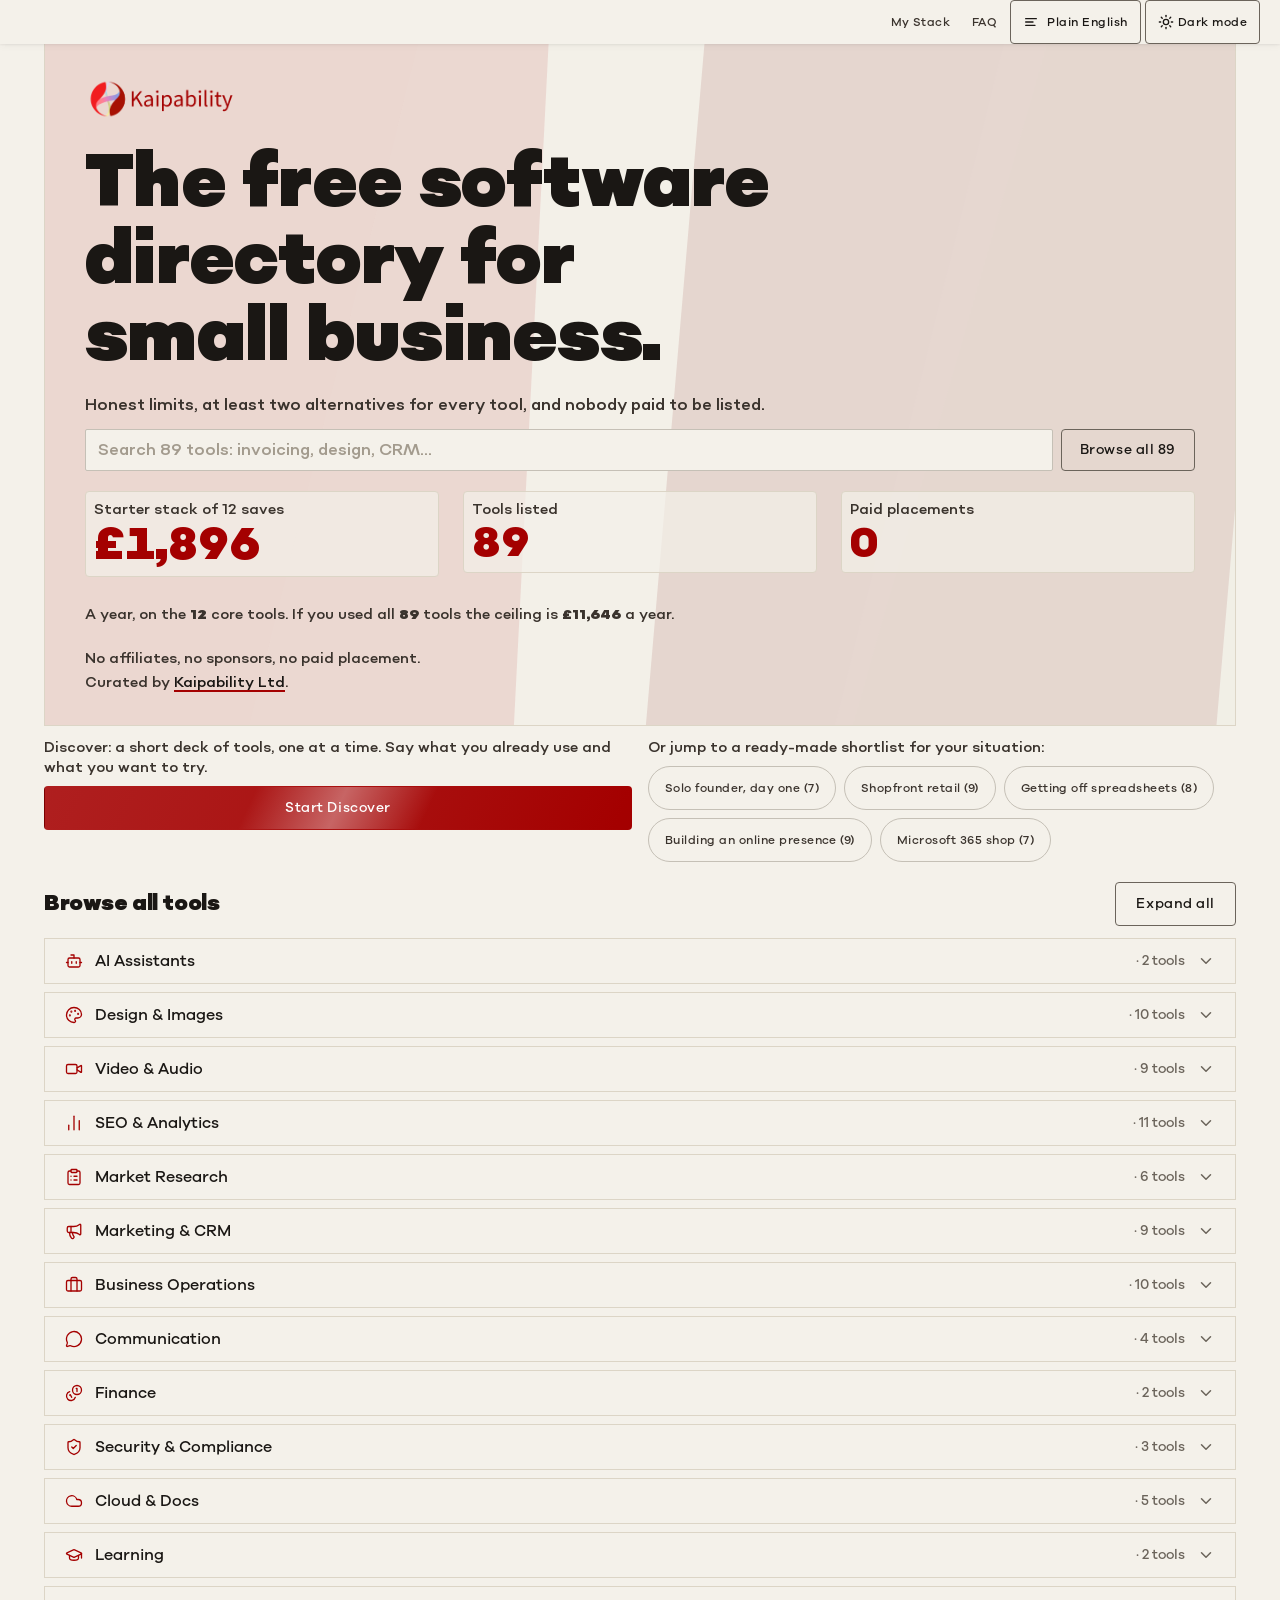
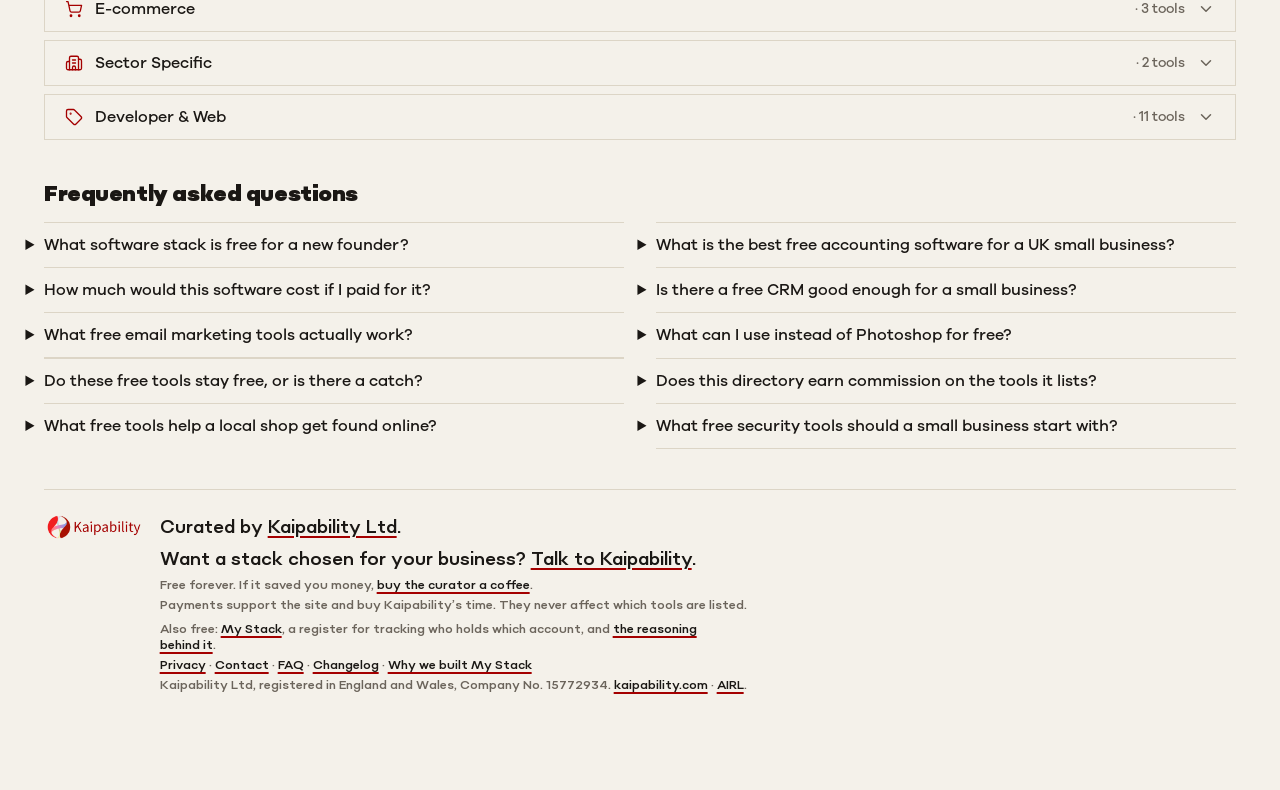
==== commit 3a4b0687: "17.4 one sentence, one definition: kill the crawler-copy drift The Deploy Preview caught what the su" ====
--- a/index.html
+++ b/index.html
@@ -970,8 +970,8 @@
   <header>
     <p class="eyebrow">Free Stack</p>
     <h1>The free software directory for small business.</h1>
-    <p>89 tools with genuinely free tiers, honest limits, and at least two alternatives each. Nobody paid to be listed.</p>
-    <p>Up to £11,646 a year, if you used all 89 tools. A starter stack of 12 saves £1,896, roughly 2,900 coffees at £4 a cup.</p>
+    <p>Honest limits, at least two alternatives for every tool, and nobody paid to be listed.</p>
+    <p>A starter stack of 12 tools saves £1,896 a year. If you used all 89 tools the ceiling is £11,646 a year. 89 tools listed, and zero paid placements.</p>
     <p>No affiliates, no sponsors, no paid placement.</p>
     <p>Curated by <a href="https://kaipability.com">Kaipability Ltd</a>.</p>
   </header>
--- a/css/styles.css
+++ b/css/styles.css
@@ -1421,6 +1421,9 @@
    full-width row above the entry-path grid, on every viewport, not only
    below 768px (the PRD's floor, not a ceiling: there is no reason to shrink
    it back down again once there is room to spare). */
+.pub-header .pub-search-row { margin-top: var(--s-3); display: flex; gap: var(--s-2); align-items: stretch; flex-wrap: wrap; }
+.pub-header .pub-search { flex: 1 1 16rem; min-width: 0; }
+.pub-header .pub-browse-all { flex: 0 0 auto; white-space: nowrap; }
 .pub-search-row { margin-bottom: var(--s-5); }
 .pub-search { width: 100%; min-width: 0; }
 
@@ -1501,18 +1504,59 @@
    nothing running to begin with. font-variant-numeric: tabular-nums keeps
    every digit the same width while the count-up runs, so the line does not
    visibly jitter sideways as the figure grows from one digit to five. */
-.pub-savings-ticker { margin-top: var(--s-4); }
-.pub-savings-ceiling-line {
-  display: flex;
-  align-items: baseline;
-  flex-wrap: wrap;
-  gap: var(--s-1) var(--s-2);
+.pub-savings-ticker { margin-top: var(--s-3); }
+/* Three facts side by side (Phase 17.2). Grid is right here, unlike the
+   ceiling line this phase already had to un-flex: these are three discrete
+   blocks, not one sentence broken into fragments. Single column below 640px
+   so the figures stay large and legible on a phone rather than shrinking to
+   fit three abreast. */
+.pub-savings-visible {
+  display: grid;
+  grid-template-columns: repeat(3, minmax(0, 1fr));
+  gap: var(--s-3);
+  max-width: none;
+  align-items: start;
+}
+@media (min-width: 640px) { .pub-savings-visible { gap: var(--s-6); } }
+/* The framing sentence spans the full row beneath the three figures, so the
+   ceiling can never be read without "if you used all N tools" and without
+   the realistic core figure, at any width. Stacking the three facts on a
+   phone was tried first and made the hero TALLER than the two lines it
+   replaced, breaching the height budget: the whole point is a row the eye
+   scans, so it stays a row everywhere and the figures scale instead. */
+.pub-fact-detail {
+  grid-column: 1 / -1;
+  margin: var(--s-1) 0 0;
+  max-width: none;
+  color: var(--ink-2);
+  font-size: var(--fs-14);
+  line-height: var(--lh-14);
+}
+.pub-fact {
+  min-width: 0;
+  padding: var(--s-2);
+  border: var(--border);
+  border-radius: var(--radius-sm, 4px);
+  background: color-mix(in srgb, var(--paper) 70%, transparent);
+}
+.pub-fact-figure, .pub-savings-amount {
+  display: block;
+  margin-top: var(--s-1);
+  font-family: var(--font-display);
+  font-weight: 900;
+  font-size: clamp(21px, 4.1vw, 40px);
+  line-height: 1;
+  color: var(--oxblood);
+  font-variant-numeric: tabular-nums;
+}
+.pub-fact-label {
   margin: 0;
-  color: var(--ink);
-  font-size: var(--fs-16);
-  line-height: var(--lh-16);
   max-width: none;
-}
+  color: var(--ink-2);
+  font-size: var(--fs-14);
+  line-height: var(--lh-14);
+}
+
 .pub-savings-amount {
   font-family: var(--font-display);
   font-weight: 900;
@@ -1520,14 +1564,11 @@
   line-height: 1;
   color: var(--oxblood);
   font-variant-numeric: tabular-nums;
-}
-.pub-savings-core-line {
-  margin: var(--s-1) 0 0;
-  color: var(--ink-2);
-  font-size: var(--fs-14);
-  line-height: var(--lh-14);
-  max-width: none;
-}
+  display: inline-block;
+  vertical-align: baseline;
+  margin-right: var(--s-1);
+}
+
 
 /* Contrast proof for motion inventory item 9, and the reasoning behind the
    two numbers below, since both were arrived at the hard way.
@@ -1581,44 +1622,44 @@
   left: -14%;
   background: var(--oxblood);
   transform: rotate(-6deg) translate(0%, 0%);
-  animation: pub-hero-drift-1 26s ease-in-out infinite alternate;
+  animation: pub-hero-drift-1 20s ease-in-out infinite alternate;
 }
 .pub-hero-plane-2 {
   left: 18%;
   background: var(--paper-2);
   transform: rotate(5deg) translate(0%, 0%);
-  animation: pub-hero-drift-2 32s ease-in-out infinite alternate;
+  animation: pub-hero-drift-2 21s ease-in-out infinite alternate;
   animation-delay: -9s; /* negative delay: starts partway through its own loop, so the four planes never read as synchronised */
 }
 .pub-hero-plane-3 {
   left: 46%;
   background: var(--oxblood-deep);
   transform: rotate(-4deg) translate(0%, 0%);
-  animation: pub-hero-drift-3 29s ease-in-out infinite alternate;
+  animation: pub-hero-drift-3 20s ease-in-out infinite alternate;
   animation-delay: -14s;
 }
 .pub-hero-plane-4 {
   left: 70%;
   background: var(--paper-edge);
   transform: rotate(7deg) translate(0%, 0%);
-  animation: pub-hero-drift-4 35s ease-in-out infinite alternate;
+  animation: pub-hero-drift-4 22s ease-in-out infinite alternate;
   animation-delay: -21s;
 }
 @keyframes pub-hero-drift-1 {
   from { transform: rotate(-6deg) translate(0%, 0%); }
-  to   { transform: rotate(-3deg) translate(6%, 4%); }
+  to   { transform: rotate(-2deg) translate(13%, 8%); }
 }
 @keyframes pub-hero-drift-2 {
   from { transform: rotate(5deg) translate(0%, 0%); }
-  to   { transform: rotate(8deg) translate(-5%, 5%); }
+  to   { transform: rotate(10deg) translate(-11%, 10%); }
 }
 @keyframes pub-hero-drift-3 {
   from { transform: rotate(-4deg) translate(0%, 0%); }
-  to   { transform: rotate(-7deg) translate(4%, -4%); }
+  to   { transform: rotate(-8deg) translate(9%, -9%); }
 }
 @keyframes pub-hero-drift-4 {
   from { transform: rotate(7deg) translate(0%, 0%); }
-  to   { transform: rotate(4deg) translate(-6%, -3%); }
+  to   { transform: rotate(3deg) translate(-12%, -7%); }
 }
 /* Reduced motion: a single static composed frame, not the resting (0%)
    keyframe of any single plane repeated four times, since a flat identical
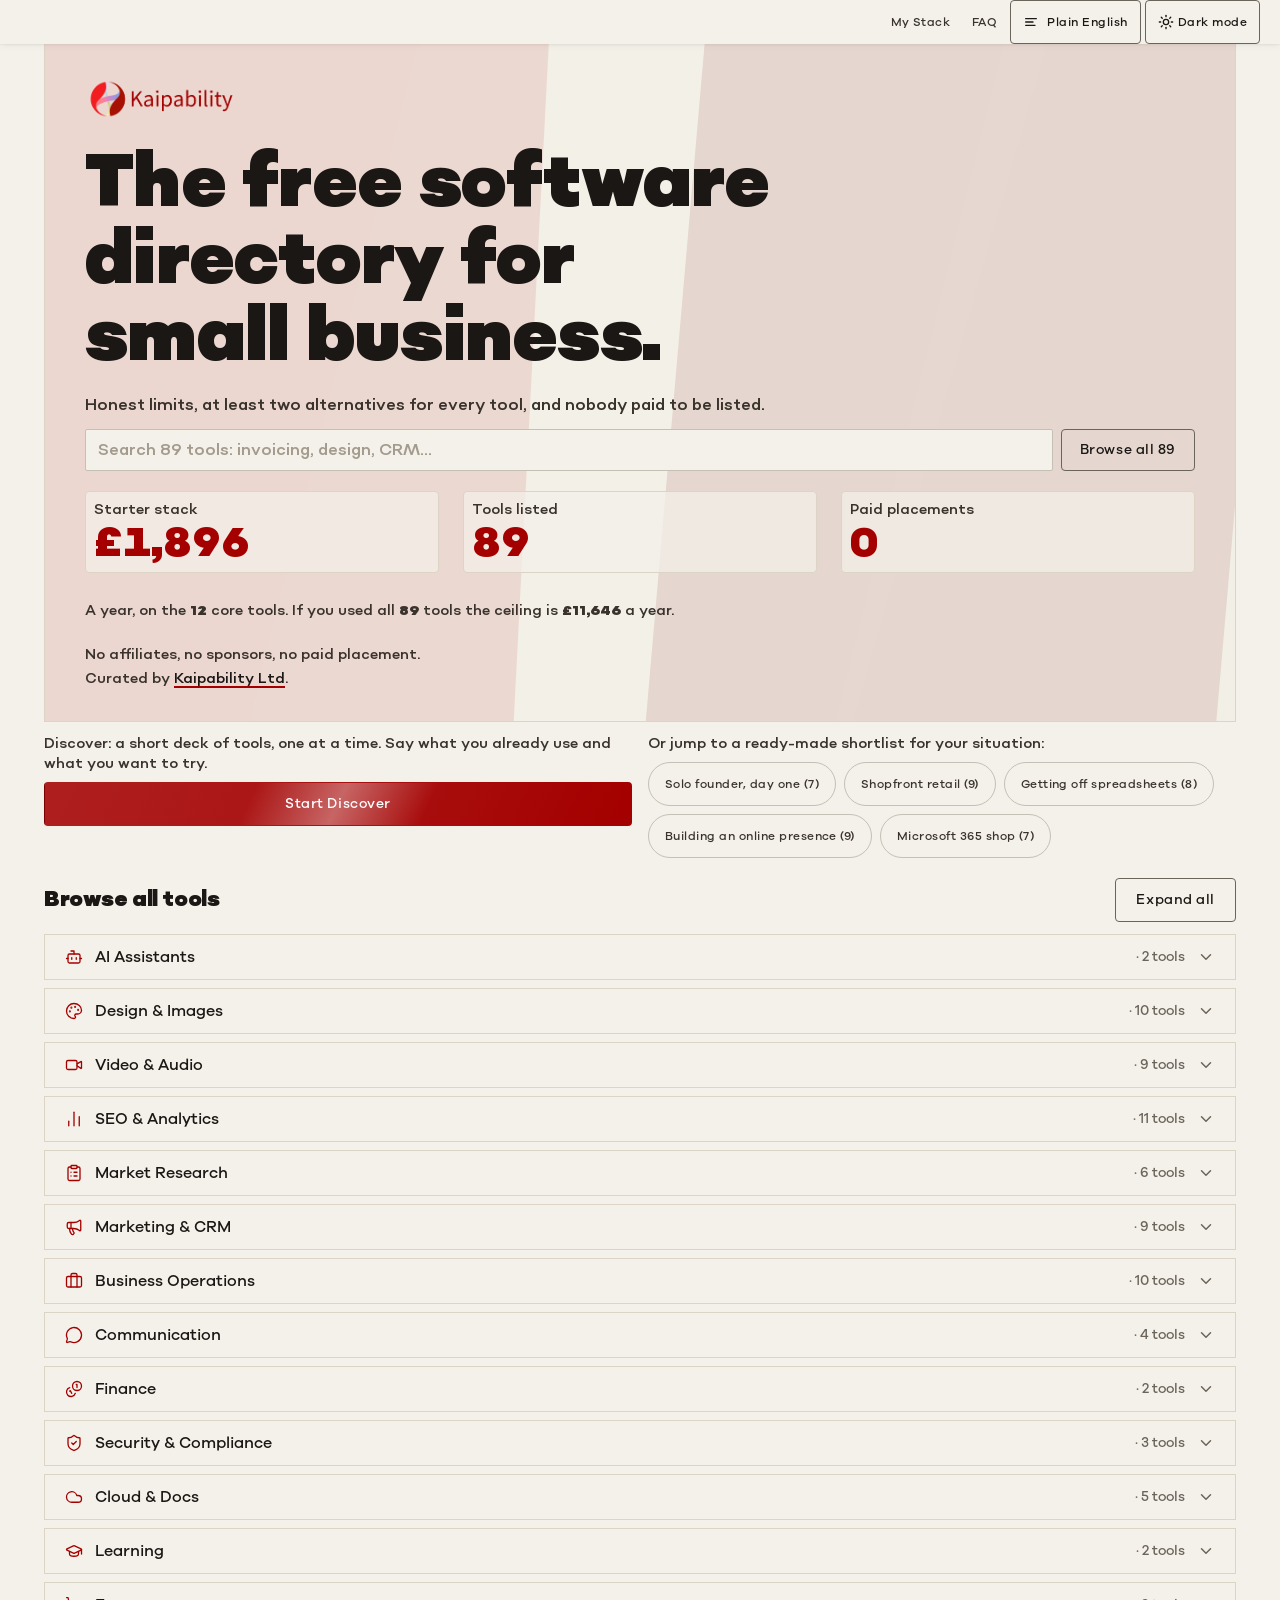
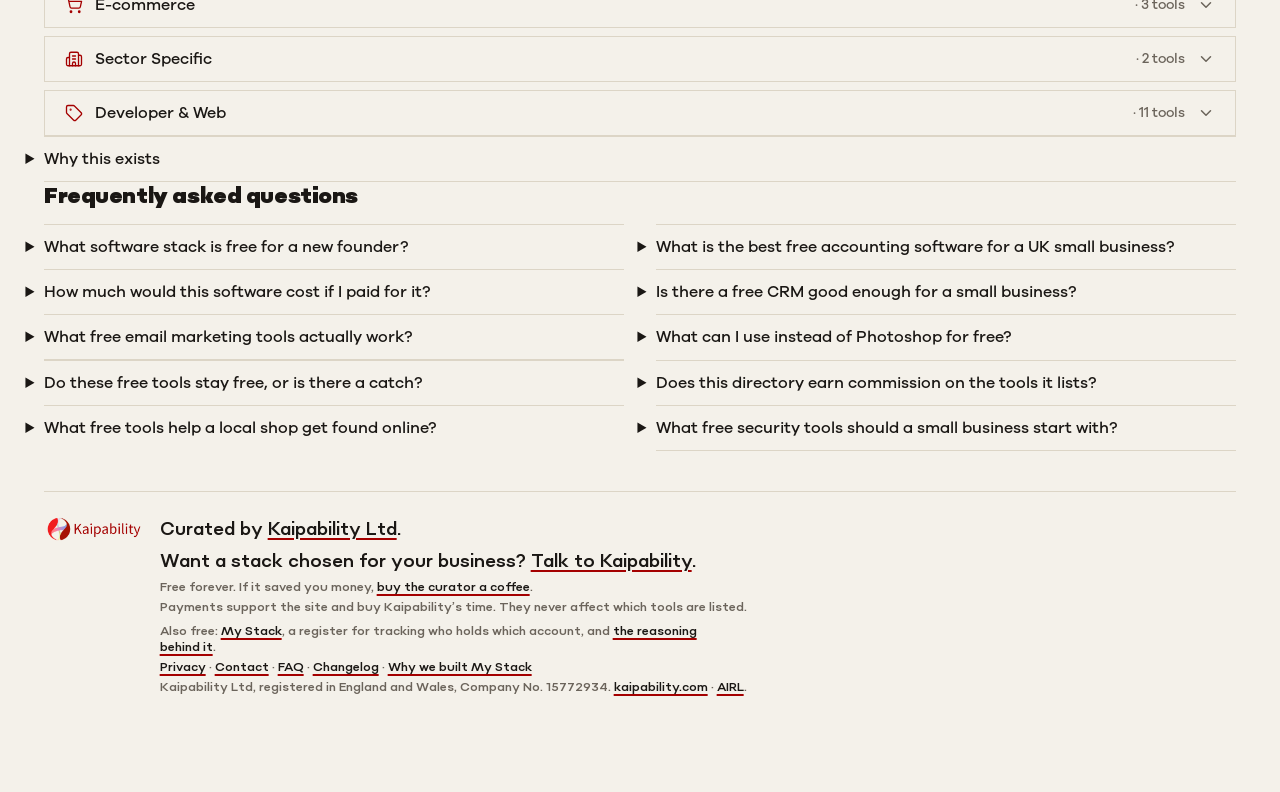
==== commit bf019d4b: "Phase 18: Why this exists, the Guardian-referenced mission section A collapsed details section betwe" ====
--- a/index.html
+++ b/index.html
@@ -1777,6 +1777,13 @@
     </li>
     </ul>
   </section>
+  <section id="seo-why">
+    <h2>Why this exists</h2>
+    <p>In August 2026 the government announced a crackdown on rip-off pricing and subscription traps: fake discounts banned, cooling-off periods after renewals, subscriptions made easier to cancel. Its own figures put the average person&#39;s subscription spend at about £500 a year, with £1.6bn a year going on subscriptions nobody wants (<a href="https://www.theguardian.com/business/2026/aug/09/burnham-vows-crackdown-on-rip-off-business-practices-to-ease-cost-of-living" target="_blank" rel="noopener noreferrer">reported in the Guardian, 9 August 2026</a>).</p>
+    <p>Free Stack was already live before the announcement, built on the same conviction: small businesses and founders are routinely sold software they could have had free. Most &quot;best free tools&quot; lists are affiliate marketing, and the recommendation follows the commission.</p>
+    <p>This directory is the correction. Every tool here has a genuinely free tier with its limits stated honestly. Every tool carries at least two alternatives, open source included where it exists, so nobody gets locked in. Every value figure is what a commercial equivalent would really cost, not a number inflated to impress. Nobody paid to be listed, and nobody can.</p>
+    <p>If you are starting a business, begin with a starter stack: a working toolkit at zero cost from day one. If you are established, read this page as a subscription audit: set what you pay against what is free here, and keep the difference.</p>
+  </section>
   <p><a href="/faq.html">Frequently asked questions</a></p>
 <!-- seo-static:end -->
   </div>
--- a/css/styles.css
+++ b/css/styles.css
@@ -1507,23 +1507,19 @@
 .pub-savings-ticker { margin-top: var(--s-3); }
 /* Three facts side by side (Phase 17.2). Grid is right here, unlike the
    ceiling line this phase already had to un-flex: these are three discrete
-   blocks, not one sentence broken into fragments. Single column below 640px
-   so the figures stay large and legible on a phone rather than shrinking to
-   fit three abreast. */
+   blocks, not one sentence broken into fragments. Three abreast from 481px
+   up; the phone layout is the media query at the bottom of this section. */
 .pub-savings-visible {
   display: grid;
   grid-template-columns: repeat(3, minmax(0, 1fr));
-  gap: var(--s-3);
+  gap: var(--s-2);
   max-width: none;
-  align-items: start;
+  align-items: stretch; /* ragged tile heights otherwise */
 }
 @media (min-width: 640px) { .pub-savings-visible { gap: var(--s-6); } }
 /* The framing sentence spans the full row beneath the three figures, so the
    ceiling can never be read without "if you used all N tools" and without
-   the realistic core figure, at any width. Stacking the three facts on a
-   phone was tried first and made the hero TALLER than the two lines it
-   replaced, breaching the height budget: the whole point is a row the eye
-   scans, so it stays a row everywhere and the figures scale instead. */
+   the realistic core figure, at any width. */
 .pub-fact-detail {
   grid-column: 1 / -1;
   margin: var(--s-1) 0 0;
@@ -1544,7 +1540,8 @@
   margin-top: var(--s-1);
   font-family: var(--font-display);
   font-weight: 900;
-  font-size: clamp(21px, 4.1vw, 40px);
+  font-size: clamp(15px, 4.6vw, 40px);
+  white-space: nowrap; /* never "£1,8 / 96" */
   line-height: 1;
   color: var(--oxblood);
   font-variant-numeric: tabular-nums;
@@ -1555,19 +1552,51 @@
   color: var(--ink-2);
   font-size: var(--fs-14);
   line-height: var(--lh-14);
-}
-
-.pub-savings-amount {
-  font-family: var(--font-display);
-  font-weight: 900;
-  font-size: clamp(28px, 5.2vw, 44px);
-  line-height: 1;
-  color: var(--oxblood);
-  font-variant-numeric: tabular-nums;
-  display: inline-block;
-  vertical-align: baseline;
-  margin-right: var(--s-1);
-}
+  overflow-wrap: break-word; /* "placements" overhangs a narrow column */
+  hyphens: auto;
+}
+/* Phone layout. Below 480px three tiles cannot hold a five-character currency
+   figure: at 375px the column is 95px and "£1,896" needs 106px at a legible
+   size. Shrinking the type made the lead figure illegible and wrapping it
+   produced "£1,8 / 96", so each fact becomes a full-width row, label left and
+   figure right. The eye still reads the three in order, which was the point.
+
+   This block must stay BELOW the base rules above. Media queries add no
+   specificity, so when it sat higher in the file every declaration here lost
+   to its unqualified twin and the phone layout silently did nothing.
+
+   Vertical padding is --s-1, not --s-2: three stacked rows cost more page
+   height than the row of three tiles they replace, which broke the 375px
+   budget. That budget has already moved twice this phase and moving it a
+   third time would make it decoration, so the height comes out of the rows
+   instead. The 26px figure still sets the row height. */
+@media (max-width: 480px) {
+  .pub-savings-visible { grid-template-columns: 1fr; gap: var(--s-1); }
+  .pub-fact {
+    display: flex;
+    align-items: baseline;
+    justify-content: space-between;
+    gap: var(--s-3);
+    padding: var(--s-1) var(--s-3);
+  }
+  .pub-fact-figure, .pub-savings-amount { margin-top: 0; font-size: 26px; }
+}
+
+/* The standalone .pub-savings-amount block that used to sit here was deleted
+   in 17.5. It dated from 17.1, when the saving was one figure set inline in
+   a sentence: `display: inline-block`, `vertical-align: baseline` and a
+   right margin are all vestiges of that sentence, and there has been no
+   sentence to sit in since 17.3 turned the hero into three tiles.
+
+   It survived because it did no visible harm, but it was a duplicate of the
+   `.pub-fact-figure, .pub-savings-amount` rule above at equal specificity
+   and later in the file, so it won every tie. That meant the lead figure
+   rendered 44px against the other two facts' 40px, and, once 17.5 added the
+   phone rules, 28px against their 26px while the comment three rules up
+   asserted "the 26px figure still sets the row height". Nobody chose either
+   number: they are what an old rule for a different layout happened to say.
+   If the lead figure should be emphasised, that wants a rule that says so
+   on purpose, not a leftover winning on source order. */
 
 
 /* Contrast proof for motion inventory item 9, and the reasoning behind the
@@ -1953,7 +1982,13 @@
    needed here at all. Row height is pinned to exactly the button's own
    min-height (no extra vertical padding on the header or the section), so
    15 collapsed shelves stay well inside the page-height budget. */
-.pub-shelf-band { margin-bottom: var(--s-10); }
+/* No bottom margin (Rocky's 11 Aug "Why this exists" wave): the gap this
+   used to buy before the FAQ section now belongs to .pub-why, the section
+   that sits immediately after this one instead. The 1280px page-height
+   budget carries only about 14px of slack over the pre-existing content, far
+   less than a second full margin plus a 44px disclosure row would cost, so
+   the two sections share one gap rather than stacking two. */
+.pub-shelf-band { margin-bottom: 0; }
 /* Phase 16 retires the second row this header used to carry (Plain English
    and the theme toggle, moved into the hero utility bar above): title and
    Expand all are the whole header again, the shape it had before the
@@ -2352,7 +2387,22 @@
    Inline-block plus vertical padding lifts each to the 44px floor without
    changing how the sentence reads. */
 @media (max-width: 768px) {
-  .pub-footer a { display: inline-block; padding: 12px 4px; margin: -4px 0; min-height: 44px; box-sizing: border-box; }
+  /* The negative margin cancels the padding on all four sides, not just the
+     vertical pair. With `margin: -4px 0` the 4px of horizontal padding was
+     real layout width, so every sentence rendered a visible gap before its
+     full stop: "Kaipability Ltd ." The tap area is unchanged, since only
+     the box's effect on surrounding text is pulled back. */
+  .pub-footer a { display: inline-block; padding: 12px 6px; margin: -12px -6px; min-height: 44px; box-sizing: border-box; }
+}
+/* .cli-footer is a flex ROW: logo beside text. That suits the client
+   deliverable, whose footer is two lines. The public footer carries seven
+   paragraphs, and on a phone the logo column left them roughly 215px of
+   measure, so "Want a stack chosen for your business?" broke across three
+   lines and every line below it sat indented beside an empty gutter. Below
+   600px the logo takes its own line and the text gets the full width. */
+@media (max-width: 600px) {
+  .pub-footer { flex-direction: column; gap: var(--s-3); }
+  .pub-footer > div { width: 100%; }
 }
 
 /* Homepage FAQ slot (PRD section 16 item 5, filled in wave 14.3b): ten
@@ -2422,6 +2472,51 @@
   font-weight: 500;
 }
 .pub-faq-answer { margin-top: var(--s-2); color: var(--ink-2); }
+
+/* "Why this exists" disclosure (PRD section 16 amended, Rocky's 11 Aug
+   direction): a single collapsed <details>/<summary>, between the shelf band
+   and the FAQ block above, in the FAQ items' own visual language (quiet
+   hairline rules, list-style marker on the summary, no panel chrome) so it
+   reads as belonging rather than as a new component. Collapsed cost is one
+   summary row: a closed <details> renders only its <summary> per native HTML
+   behaviour, the same free ride .pub-faq-summary already relies on, so this
+   section costs the page-height budget almost nothing at rest. No motion
+   here either, for the same reason as the FAQ items: native details/summary
+   toggles instantly, so there is nothing for the reduced-motion sweep to
+   guard and nothing added to the motion inventory.
+   No margin of its own, top or bottom: the 1280px budget's roughly 14px of
+   slack cannot absorb a second full section margin on top of a 44px
+   disclosure row (see .pub-shelf-band's own comment, the section directly
+   above this one, for where that margin went instead). The hairline
+   border-top and border-bottom on .pub-why-item below still separate it
+   visually from the shelf band above and the FAQ heading below, the same
+   flush-with-hairline-divider treatment adjoining .pub-faq-item rows already
+   use against each other. */
+.pub-why { margin-bottom: 0; }
+.pub-why-item {
+  border-top: var(--bw-hair) solid var(--paper-edge);
+  border-bottom: var(--bw-hair) solid var(--paper-edge);
+}
+/* Byte-identical box model to .pub-faq-summary above (same 44px floor,
+   box-sizing discipline and 10px vertical padding): with the body's own
+   fs-16/lh-16 line box, 24px of line-height plus 20px of padding lands
+   exactly on the 44px min-height, never over it. A larger, heading-styled
+   summary (fs-21/lh-21, tried first) pushed this row to 50px, which alone
+   blew the 1280px budget's roughly 14px of slack; see .pub-shelf-band's own
+   comment for where the margin that used to sit here went instead. */
+.pub-why-summary {
+  cursor: pointer;
+  list-style-position: outside;
+  box-sizing: border-box;
+  min-height: 44px;
+  display: list-item;
+  padding: 10px 0;
+  font-family: var(--font-sans);
+  font-weight: 500;
+}
+.pub-why-body { max-width: var(--measure); padding-bottom: var(--s-6); }
+.pub-why-answer { margin-top: var(--s-3); color: var(--ink-2); }
+.pub-why-answer:first-child { margin-top: var(--s-2); }
 
 /* Embed mode (Feature 2, Batch I / BUILD-PLAN 10.11): chrome-free, sized to
    sit inside an iframe rather than assume a full browser viewport. */
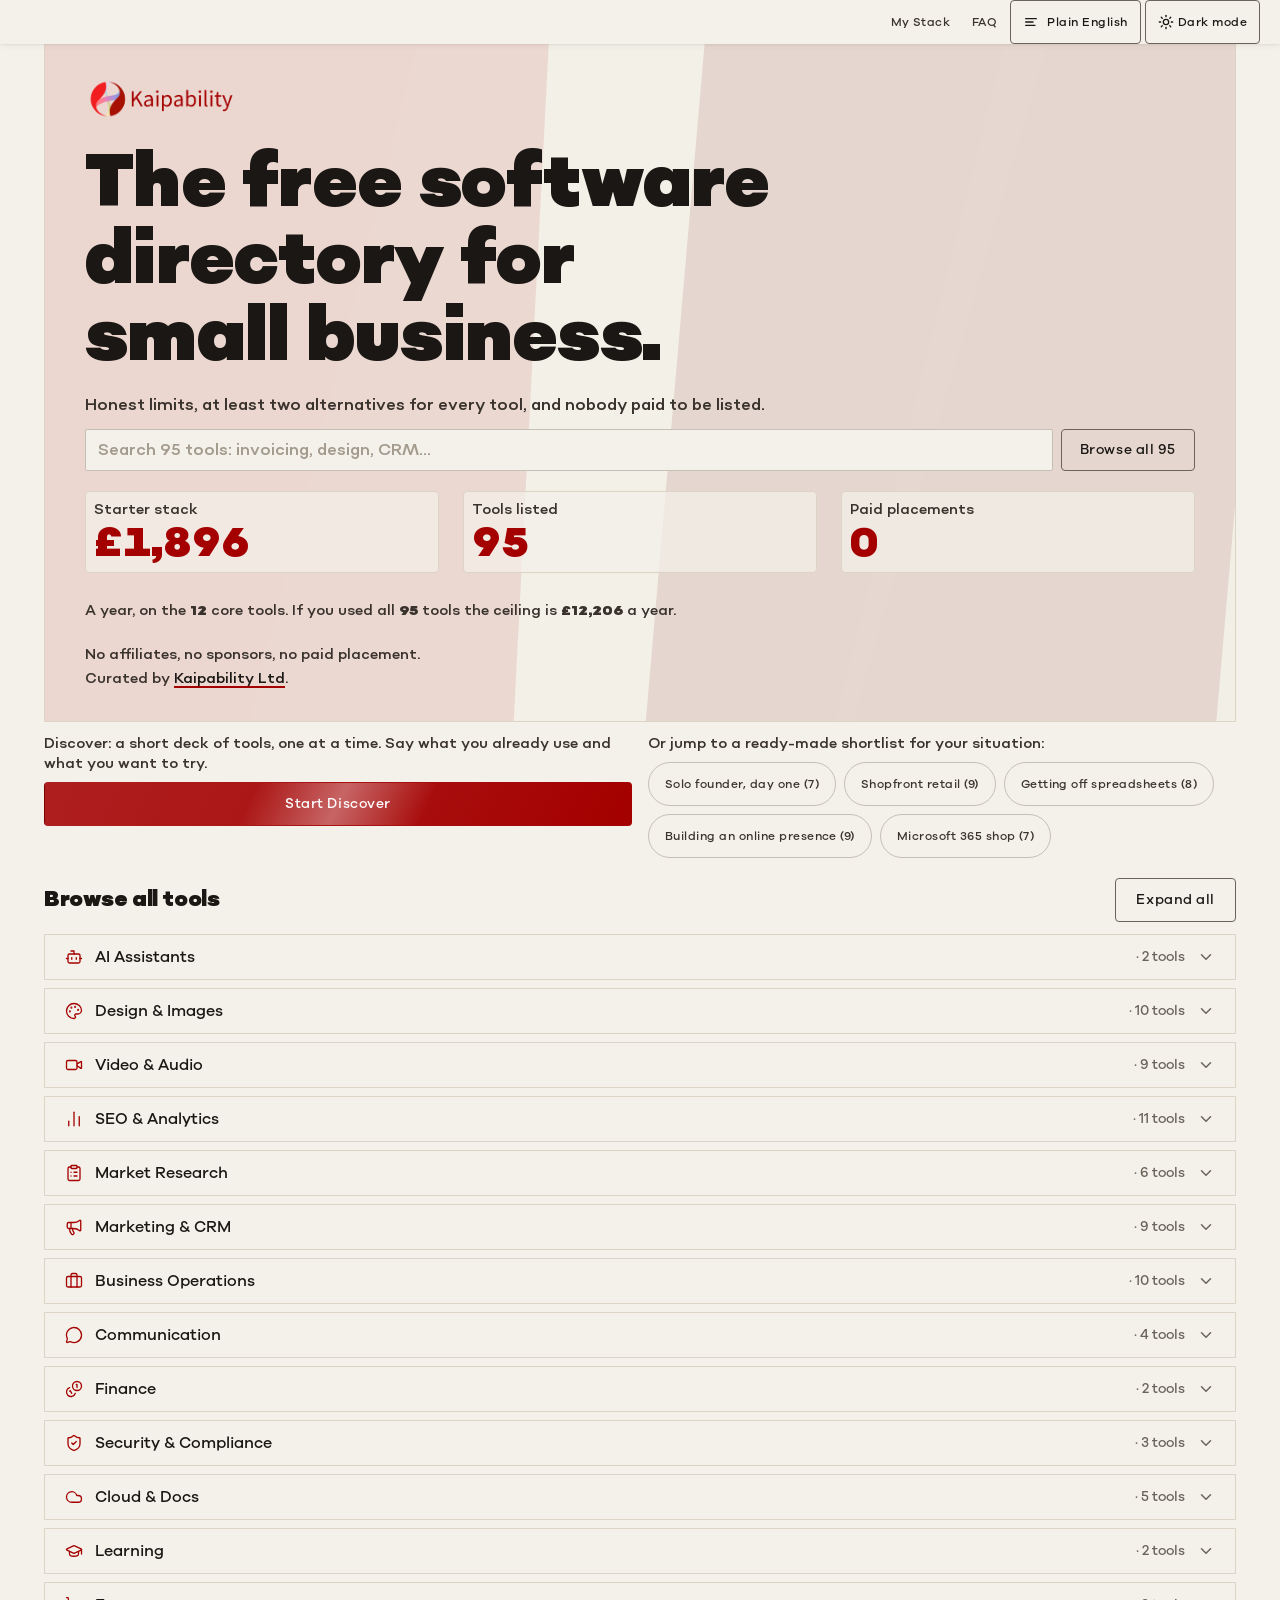
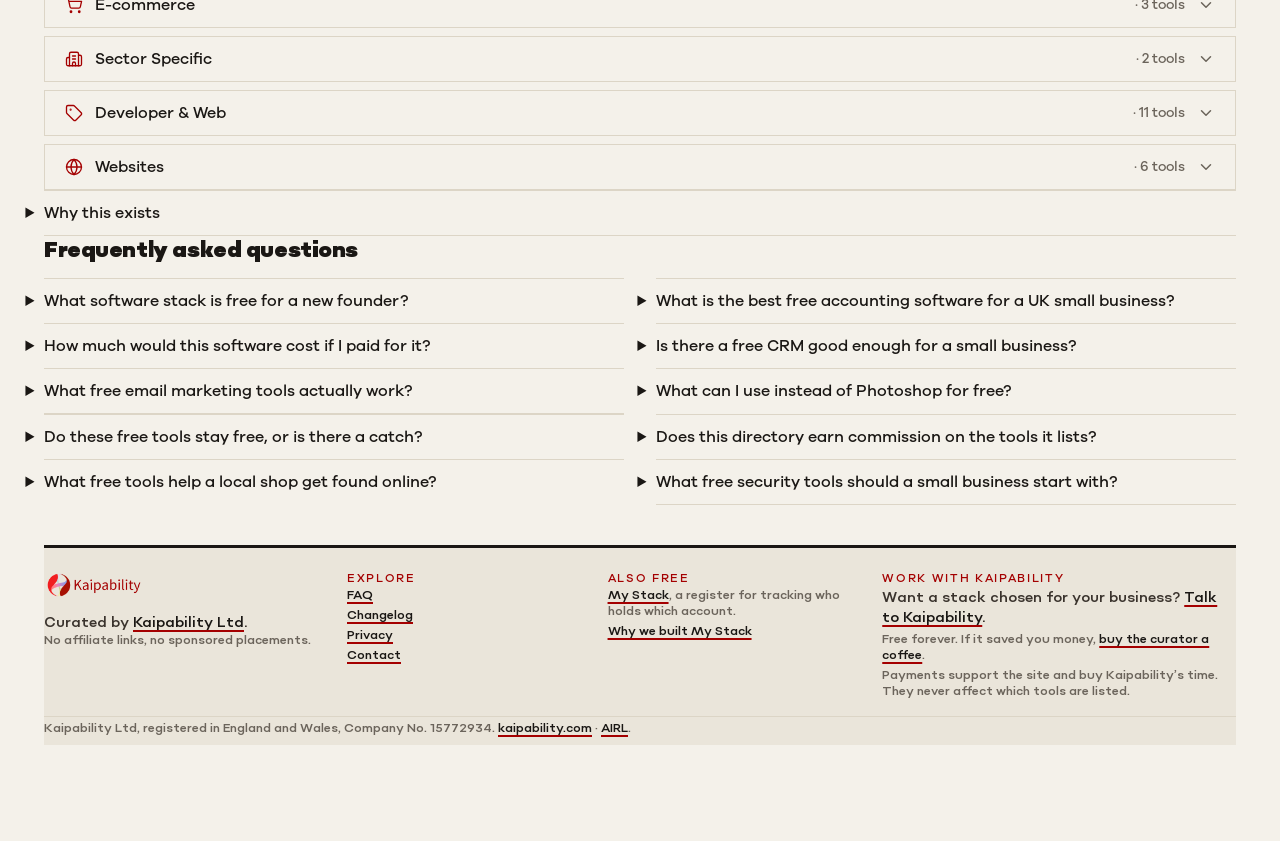
==== commit e7373751: "Phase 20: Websites category, six verified free tiers, wider public search Six new tools, ids 98-103:" ====
--- a/index.html
+++ b/index.html
@@ -3,8 +3,8 @@
 <head>
   <meta charset="UTF-8">
   <meta name="viewport" content="width=device-width, initial-scale=1.0">
-  <title>Free software for UK small businesses: 89 curated tools | Free Stack by Kaipability</title>
-  <meta name="description" content="A free, curated directory of 89 genuinely free software tools for UK small businesses: accounting, CRM, design, marketing and security. No affiliate links, no sponsors. Every tool lists its real free-tier limits and alternatives.">
+  <title>Free software for UK small businesses: 95 curated tools | Free Stack by Kaipability</title>
+  <meta name="description" content="A free, curated directory of 95 genuinely free software tools for UK small businesses: accounting, CRM, design, marketing and security. No affiliate links, no sponsors. Every tool lists its real free-tier limits and alternatives.">
 
   <!-- Social preview (PRD section 7, item 1 batch A): aimed at the client-mode
        reader, since that is the link that actually gets shared. Placed before
@@ -955,6 +955,66 @@
         "description": "A spreadsheet that behaves like a database, with custom views, linked records and simple automations. Good for tracking customers, inventory or projects without building a bespoke system.",
         "url": "https://airtable.com"
       }
+    },
+    {
+      "@type": "ListItem",
+      "position": 90,
+      "item": {
+        "@type": "SoftwareApplication",
+        "name": "WordPress.com Free",
+        "description": "A free way to build a simple website or blog on a wordpress.com subdomain, using the editor behind a large share of the world's websites. The free plan carries WordPress.com adverts, gives 1GB of storage and does not allow a custom domain or plugin installs, so it suits a hobby project or a placeholder page rather than a business's permanent home online.",
+        "url": "https://wordpress.com"
+      }
+    },
+    {
+      "@type": "ListItem",
+      "position": 91,
+      "item": {
+        "@type": "SoftwareApplication",
+        "name": "Wix Free",
+        "description": "A drag-and-drop website builder with a genuinely free tier: a site on a wixsite.com subdomain, Wix branding and a Wix advert anchored to the page. Good for testing layouts and content before paying for a proper domain, but the free tier is not a credible face for a live business.",
+        "url": "https://wix.com"
+      }
+    },
+    {
+      "@type": "ListItem",
+      "position": 92,
+      "item": {
+        "@type": "SoftwareApplication",
+        "name": "Google Sites",
+        "description": "A no-frills website builder included free with any Google account, with an editing feel close to Google Docs. No ads and no page limits, but the site lives on a googlesites.com address unless the business already pays for Google Workspace, which is the only route to a custom domain.",
+        "url": "https://sites.google.com"
+      }
+    },
+    {
+      "@type": "ListItem",
+      "position": 93,
+      "item": {
+        "@type": "SoftwareApplication",
+        "name": "Carrd Free",
+        "description": "A tool for building a single, fast, responsive one-page site: a landing page, a coming-soon notice, a link-in-bio page or a simple digital business card. The free plan allows up to 3 sites with a small Carrd badge in the footer, no custom domain, no forms and no analytics.",
+        "url": "https://carrd.co"
+      }
+    },
+    {
+      "@type": "ListItem",
+      "position": 94,
+      "item": {
+        "@type": "SoftwareApplication",
+        "name": "Framer Free",
+        "description": "A design-led, no-code website builder popular with agencies and design-conscious founders, publishing to a free framer.website address. The free plan includes the visual editor, a content management system and up to 1,000 pages, but a custom domain requires a paid plan.",
+        "url": "https://framer.com"
+      }
+    },
+    {
+      "@type": "ListItem",
+      "position": 95,
+      "item": {
+        "@type": "SoftwareApplication",
+        "name": "Lovable Free",
+        "description": "An AI tool that builds a working website or simple web app from a plain-English description, generating real code and hosting it for you. The free plan grants a small daily allowance of build credits, enough to prototype a site or small app, but too limited for ongoing production use.",
+        "url": "https://lovable.dev"
+      }
     }
   ]
 }
@@ -971,7 +1031,7 @@
     <p class="eyebrow">Free Stack</p>
     <h1>The free software directory for small business.</h1>
     <p>Honest limits, at least two alternatives for every tool, and nobody paid to be listed.</p>
-    <p>A starter stack of 12 tools saves £1,896 a year. If you used all 89 tools the ceiling is £11,646 a year. 89 tools listed, and zero paid placements.</p>
+    <p>A starter stack of 12 tools saves £1,896 a year. If you used all 95 tools the ceiling is £12,206 a year. 95 tools listed, and zero paid placements.</p>
     <p>No affiliates, no sponsors, no paid placement.</p>
     <p>Curated by <a href="https://kaipability.com">Kaipability Ltd</a>.</p>
   </header>
@@ -1685,7 +1745,7 @@
   </section>
   <section id="seo-cat-developer-web">
     <h2>Developer &amp; Web</h2>
-    <p>What free tools does a small business need to build and host a website?</p>
+    <p>What free developer and hosting tools can a small business build on?</p>
     <ul>
     <li id="seo-tool-85">
       <h4>GitHub Free</h4>
@@ -1774,6 +1834,60 @@
       <h5>Is Postman Free actually free for a small business?</h5>
       <p>One user only, 25 collection runs a month and 1,000 mock server requests a month. A graphical tool for building, testing and documenting API calls, widely used when integrating two systems together. Since March 2026 the free plan has been limited to a single user, so it now suits a solo developer better than a team. Paid plans start from £11 a month. Alternatives include Bruno and Insomnia.</p>
       <p>Links: <a href="https://postman.com">postman.com</a></p>
+    </li>
+    </ul>
+  </section>
+  <section id="seo-cat-websites">
+    <h2>Websites</h2>
+    <p>What free website builders can a small business actually use?</p>
+    <ul>
+    <li id="seo-tool-98">
+      <h4>WordPress.com Free</h4>
+      <p>A free way to build a simple website or blog on a wordpress.com subdomain, using the editor behind a large share of the world&#39;s websites. The free plan carries WordPress.com adverts, gives 1GB of storage and does not allow a custom domain or plugin installs, so it suits a hobby project or a placeholder page rather than a business&#39;s permanent home online.</p>
+      <p><strong>Free tier:</strong> Free forever on a wordpress.com subdomain with WordPress.com adverts shown to visitors, 1GB storage, no custom domain and no plugin installation.</p>
+      <h5>Is WordPress.com Free actually free for a small business?</h5>
+      <p>Free forever on a wordpress.com subdomain with WordPress.com adverts shown to visitors, 1GB storage, no custom domain and no plugin installation. A free way to build a simple website or blog on a wordpress.com subdomain, using the editor behind a large share of the world&#39;s websites. The free plan carries WordPress.com adverts, gives 1GB of storage and does not allow a custom domain or plugin installs, so it suits a hobby project or a placeholder page rather than a business&#39;s permanent home online. Paid plans start from £3 a month. Alternatives include WordPress.org (self-hosted) and Wix.</p>
+      <p>Links: <a href="https://wordpress.com">wordpress.com</a></p>
+    </li>
+    <li id="seo-tool-99">
+      <h4>Wix Free</h4>
+      <p>A drag-and-drop website builder with a genuinely free tier: a site on a wixsite.com subdomain, Wix branding and a Wix advert anchored to the page. Good for testing layouts and content before paying for a proper domain, but the free tier is not a credible face for a live business.</p>
+      <p><strong>Free tier:</strong> Free forever on a wixsite.com subdomain with Wix ads shown, 500MB storage and 500MB bandwidth.</p>
+      <h5>Is Wix Free actually free for a small business?</h5>
+      <p>Free forever on a wixsite.com subdomain with Wix ads shown, 500MB storage and 500MB bandwidth. A drag-and-drop website builder with a genuinely free tier: a site on a wixsite.com subdomain, Wix branding and a Wix advert anchored to the page. Good for testing layouts and content before paying for a proper domain, but the free tier is not a credible face for a live business. Paid plans start from £9 a month. Alternatives include WordPress.org (self-hosted) and Google Sites.</p>
+      <p>Links: <a href="https://wix.com">wix.com</a></p>
+    </li>
+    <li id="seo-tool-100">
+      <h4>Google Sites</h4>
+      <p>A no-frills website builder included free with any Google account, with an editing feel close to Google Docs. No ads and no page limits, but the site lives on a googlesites.com address unless the business already pays for Google Workspace, which is the only route to a custom domain.</p>
+      <p><strong>Free tier:</strong> Free forever with any Google account, no ads, no published page limit, but a custom domain requires a paid Google Workspace subscription.</p>
+      <h5>Is Google Sites actually free for a small business?</h5>
+      <p>Free forever with any Google account, no ads, no published page limit, but a custom domain requires a paid Google Workspace subscription. A no-frills website builder included free with any Google account, with an editing feel close to Google Docs. No ads and no page limits, but the site lives on a googlesites.com address unless the business already pays for Google Workspace, which is the only route to a custom domain. Paid plans start from £6 a month. Alternatives include Wix and Carrd.</p>
+      <p>Links: <a href="https://sites.google.com">sites.google.com</a></p>
+    </li>
+    <li id="seo-tool-101">
+      <h4>Carrd Free</h4>
+      <p>A tool for building a single, fast, responsive one-page site: a landing page, a coming-soon notice, a link-in-bio page or a simple digital business card. The free plan allows up to 3 sites with a small Carrd badge in the footer, no custom domain, no forms and no analytics.</p>
+      <p><strong>Free tier:</strong> Up to 3 sites, no custom domain, no forms, no analytics, and a small Carrd badge shown in the footer.</p>
+      <h5>Is Carrd Free actually free for a small business?</h5>
+      <p>Up to 3 sites, no custom domain, no forms, no analytics, and a small Carrd badge shown in the footer. A tool for building a single, fast, responsive one-page site: a landing page, a coming-soon notice, a link-in-bio page or a simple digital business card. The free plan allows up to 3 sites with a small Carrd badge in the footer, no custom domain, no forms and no analytics. Paid plans start from £1 a month. Alternatives include Google Sites and Framer.</p>
+      <p>Links: <a href="https://carrd.co">carrd.co</a></p>
+    </li>
+    <li id="seo-tool-102">
+      <h4>Framer Free</h4>
+      <p>A design-led, no-code website builder popular with agencies and design-conscious founders, publishing to a free framer.website address. The free plan includes the visual editor, a content management system and up to 1,000 pages, but a custom domain requires a paid plan.</p>
+      <p><strong>Free tier:</strong> Free on a framer.website subdomain, with 1GB bandwidth, 10 CMS collections, up to 1,000 pages and up to 3 collaborators. No custom domain.</p>
+      <h5>Is Framer Free actually free for a small business?</h5>
+      <p>Free on a framer.website subdomain, with 1GB bandwidth, 10 CMS collections, up to 1,000 pages and up to 3 collaborators. No custom domain. A design-led, no-code website builder popular with agencies and design-conscious founders, publishing to a free framer.website address. The free plan includes the visual editor, a content management system and up to 1,000 pages, but a custom domain requires a paid plan. Paid plans start from £8 a month. Alternatives include Wix and WordPress.org (self-hosted).</p>
+      <p>Links: <a href="https://framer.com">framer.com</a></p>
+    </li>
+    <li id="seo-tool-103">
+      <h4>Lovable Free</h4>
+      <p>An AI tool that builds a working website or simple web app from a plain-English description, generating real code and hosting it for you. The free plan grants a small daily allowance of build credits, enough to prototype a site or small app, but too limited for ongoing production use.</p>
+      <p><strong>Free tier:</strong> A daily grant of 5 build credits (up to 30 a month) plus 20 monthly hosting credits, on shared free hosting with Lovable branding. No credit card required.</p>
+      <h5>Is Lovable Free actually free for a small business?</h5>
+      <p>A daily grant of 5 build credits (up to 30 a month) plus 20 monthly hosting credits, on shared free hosting with Lovable branding. No credit card required. An AI tool that builds a working website or simple web app from a plain-English description, generating real code and hosting it for you. The free plan grants a small daily allowance of build credits, enough to prototype a site or small app, but too limited for ongoing production use. Paid plans start from £20 a month. Alternatives include Bolt.new and Framer.</p>
+      <p>Links: <a href="https://lovable.dev">lovable.dev</a></p>
     </li>
     </ul>
   </section>
--- a/css/styles.css
+++ b/css/styles.css
@@ -1437,28 +1437,58 @@
 
 .pub-empty { color: var(--ink-2); padding: var(--s-10) 0; }
 
-/* The shared .cli-footer rule (CLIENT block) sets margin-top: var(--s-20)
-   (80px), plenty of breathing room for client mode's much shorter page.
-   Phase 15's good-practice block adds two more lines here, which the
-   1280px page-height budget (2200px, measured 2174px before this phase)
-   has no spare room for; tightening this one property, specific to
-   .pub-footer, buys back roughly what the two new lines cost, following
-   the same precedent as the align-items override just below. */
-.pub-footer { align-items: flex-start; margin-top: var(--s-10); }
+/* Sectioned public footer (Phase 19, PRD section 16 layout item 6, Rocky's
+   11 Aug direction). The public footer no longer borrows .cli-footer (the
+   CLIENT block's flex-row logo-beside-text rule): it is its own grid, four
+   columns at 768px and up (brand block plus three headed groups), one
+   column below it, with the bottom line always spanning full width as its
+   own row. The 1280px page-height budget carries single-digit slack, so
+   this replaces rather than adds to the old stacked-paragraph spacing; the
+   columns are expected to buy back height against it. */
+.pub-footer {
+  display: grid;
+  grid-template-columns: 1fr;
+  row-gap: var(--s-4);
+  column-gap: var(--s-5);
+  margin-top: var(--s-10);
+  padding: var(--s-6) 0 var(--s-2);
+  background: var(--paper-2);
+  border-top: var(--bw-heavy) solid var(--ink);
+}
+@media (min-width: 768px) {
+  /* The last column carries the CTA sentence plus up to two payment lines
+     (docs/PAYMENTS.md section 4), the tallest content of the four; a wider
+     track wraps fewer lines there without touching type scale, which is
+     what buys the 1280px page-height budget back against the columns. */
+  .pub-footer { grid-template-columns: minmax(160px, 1fr) minmax(120px, 0.85fr) minmax(140px, 0.9fr) minmax(170px, 1.25fr); align-items: start; }
+}
+.pub-footer-brand .logo { height: 26px; width: auto; margin-bottom: var(--s-2); }
+/* Same design-system bare `p` trap documented several times elsewhere in
+   this block: without max-width: none, the 68ch --measure cap wraps the
+   longer lines (the company identity line, the My Stack description) onto a
+   second line, which is what pushed the 1280px page-height budget over in
+   an earlier verifier pass. */
+.pub-footer-brand p, .pub-footer-group p, .pub-footer-bottom p { max-width: none; }
 .pub-cta { margin-top: var(--s-1); }
-/* Good-practice block (PRD section 16 amended, layout item 6, Phase 15):
-   the legal/practice line and the company identity line, same quiet t-meta
-   treatment as the existing my-awareness-link-line just below them. Same
-   design-system bare `p` trap documented several times elsewhere in this
-   block: without max-width: none, the 68ch --measure cap wraps the longer
-   company line onto two lines, which is what pushed the 1280px page-height
-   budget over in the verifier's first pass. */
-.pub-footer-legal, .pub-footer-company { margin-top: var(--s-1); max-width: none; }
+.pub-footer-heading { margin-bottom: var(--s-1); }
+.pub-footer-group p + p { margin-top: var(--s-1); }
+.pub-footer-links { list-style: none; margin: 0; padding: 0; display: flex; flex-direction: column; gap: var(--s-1); }
 /* Payment links (docs/PAYMENTS.md section 4, Phase 13.1): same quiet t-meta
-   treatment as the good-practice block just above, adding no visible
-   footer height at all while js/payments.js ships both urls empty (the
-   elements are simply never built, see js/public.js). */
-.pub-footer-payment, .pub-footer-payment-trust { margin-top: var(--s-1); max-width: none; }
+   treatment the good-practice block already used, adding no visible footer
+   height at all while js/payments.js ships an empty url (the element is
+   simply never built, see js/public.js). */
+.pub-footer-payment, .pub-footer-payment-trust { margin-top: var(--s-1); }
+.pub-footer-payment, .pub-footer-payment-trust, .pub-footer-company { font-size: var(--fs-12); line-height: var(--lh-12); color: var(--ink-3); }
+/* Bottom line: full width beneath its own hairline rule, last in both DOM
+   order and visual order at every width (the PRD's explicit stacking
+   order). grid-column spans every track the four-column desktop layout
+   defines; on the single-column phone layout there is only one track, so
+   the property is a harmless no-op there. */
+.pub-footer-bottom {
+  grid-column: 1 / -1;
+  border-top: var(--bw-hair) solid var(--paper-edge);
+  padding-top: var(--s-1);
+}
 
 /* --- hero trust signals (Phase 12.1, PRD section 16; Phase 16 retires the
    count line into the sub-line above, leaving two) --------------------------
@@ -2394,16 +2424,12 @@
      the box's effect on surrounding text is pulled back. */
   .pub-footer a { display: inline-block; padding: 12px 6px; margin: -12px -6px; min-height: 44px; box-sizing: border-box; }
 }
-/* .cli-footer is a flex ROW: logo beside text. That suits the client
-   deliverable, whose footer is two lines. The public footer carries seven
-   paragraphs, and on a phone the logo column left them roughly 215px of
-   measure, so "Want a stack chosen for your business?" broke across three
-   lines and every line below it sat indented beside an empty gutter. Below
-   600px the logo takes its own line and the text gets the full width. */
-@media (max-width: 600px) {
-  .pub-footer { flex-direction: column; gap: var(--s-3); }
-  .pub-footer > div { width: 100%; }
-}
+/* Phase 19 retires the 600px flex-column override this comment used to
+   document: .pub-footer's own grid-template-columns (1fr below 768px, four
+   tracks at and above it, declared with .pub-footer above) now IS the
+   stacking rule, at the width the PRD's brand-block-first, bottom-line-last
+   clause actually names, so there is no separate breakpoint left to keep in
+   step with it. */
 
 /* Homepage FAQ slot (PRD section 16 item 5, filled in wave 14.3b): ten
    native <details>/<summary> items, one per site Q&A, quiet editorial
@@ -3551,9 +3577,13 @@
 .my-awareness-link-line { margin-top: var(--s-2); }
 
 /* --- Awareness page ("Why we built this", section 12): a standalone static
-   page outside the app shell, reusing .panel/.eyebrow/.t-*/.my-quote rather
-   than inventing a parallel type system. Narrower measure than the public
-   directory: this is read top to bottom, not scanned like a card grid. */
+   page outside the app shell, reusing .panel, .eyebrow, the .t- classes and
+   .my-quote rather than inventing a parallel type system. Narrower measure
+   than the public directory: read top to bottom, not scanned like a card
+   grid. (Never write a class glob ending in star-slash inside a comment:
+   ".t-" followed by "*" and "/" closes the comment mid-sentence, and the
+   leftover words glue onto the next selector, which silently killed
+   #awareness-root's margins in production for a phase.) */
 #awareness-root {
   max-width: 760px;
   margin: 0 auto;
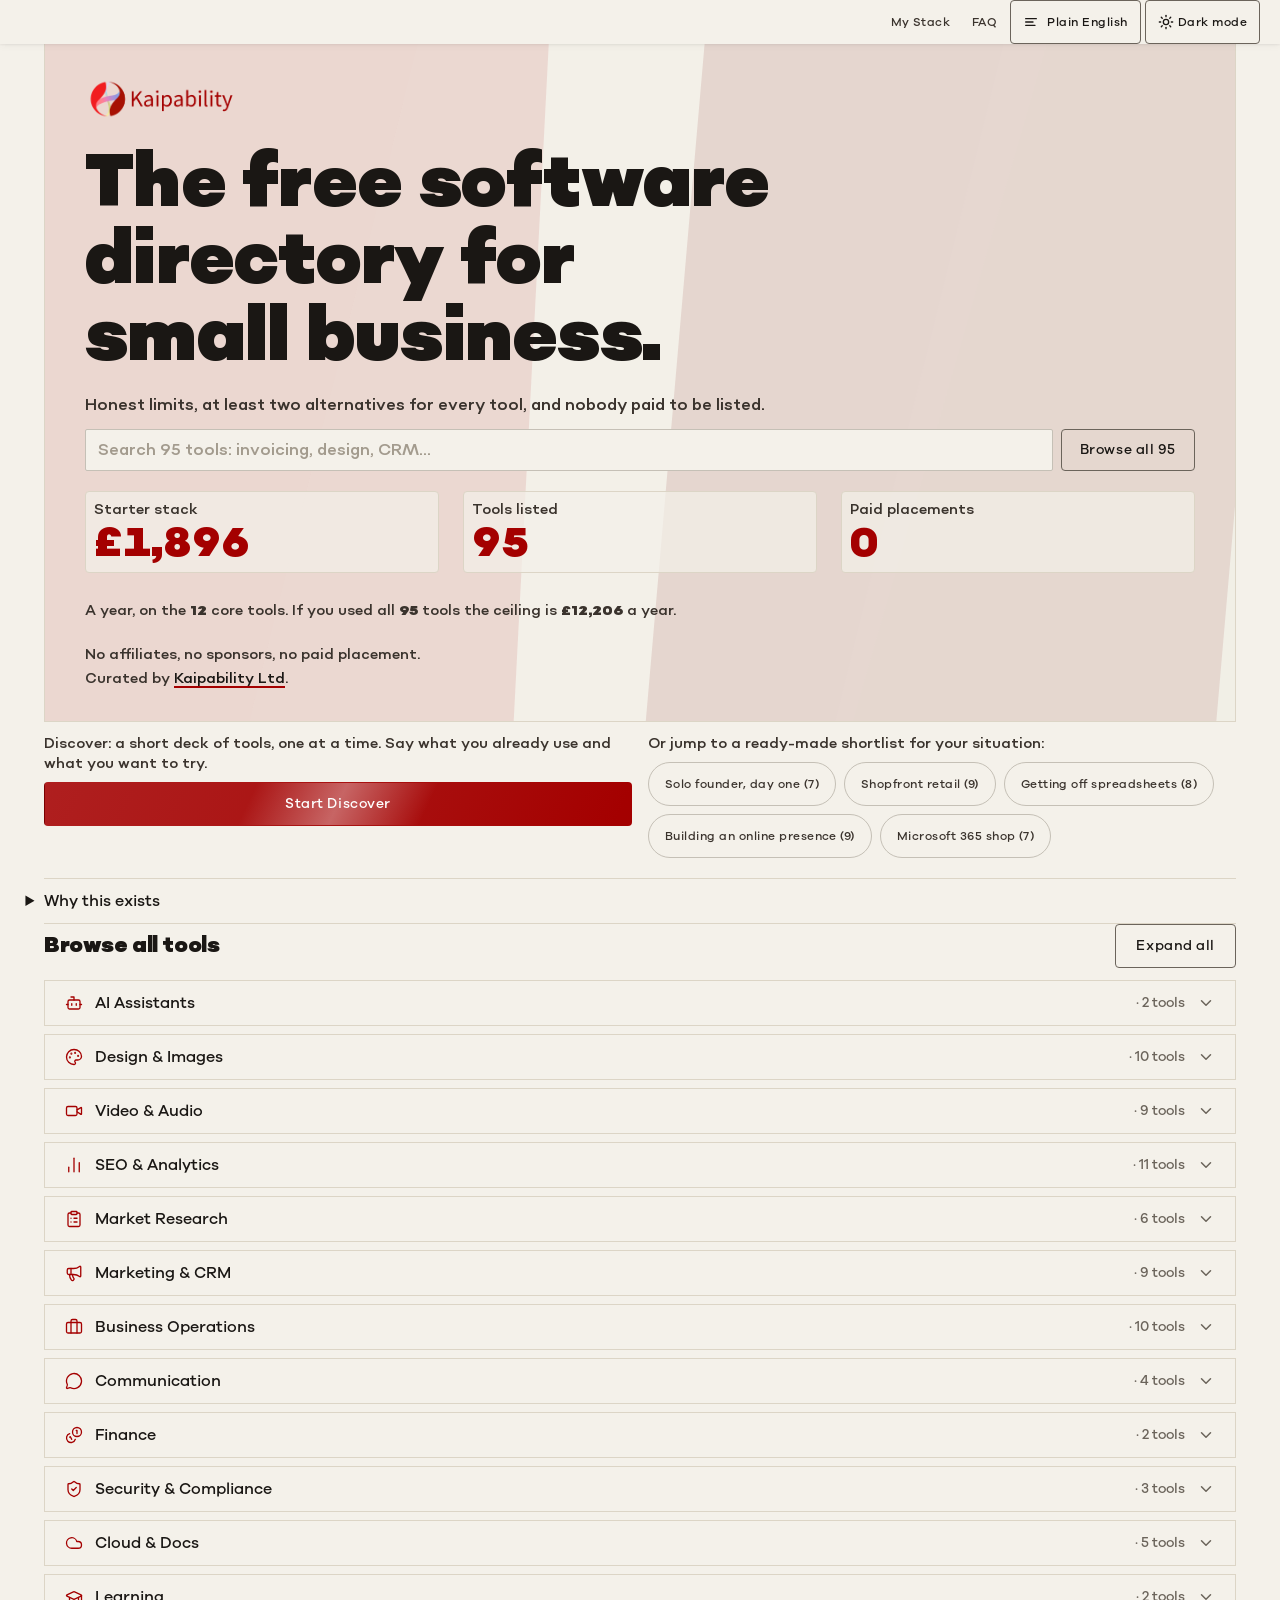
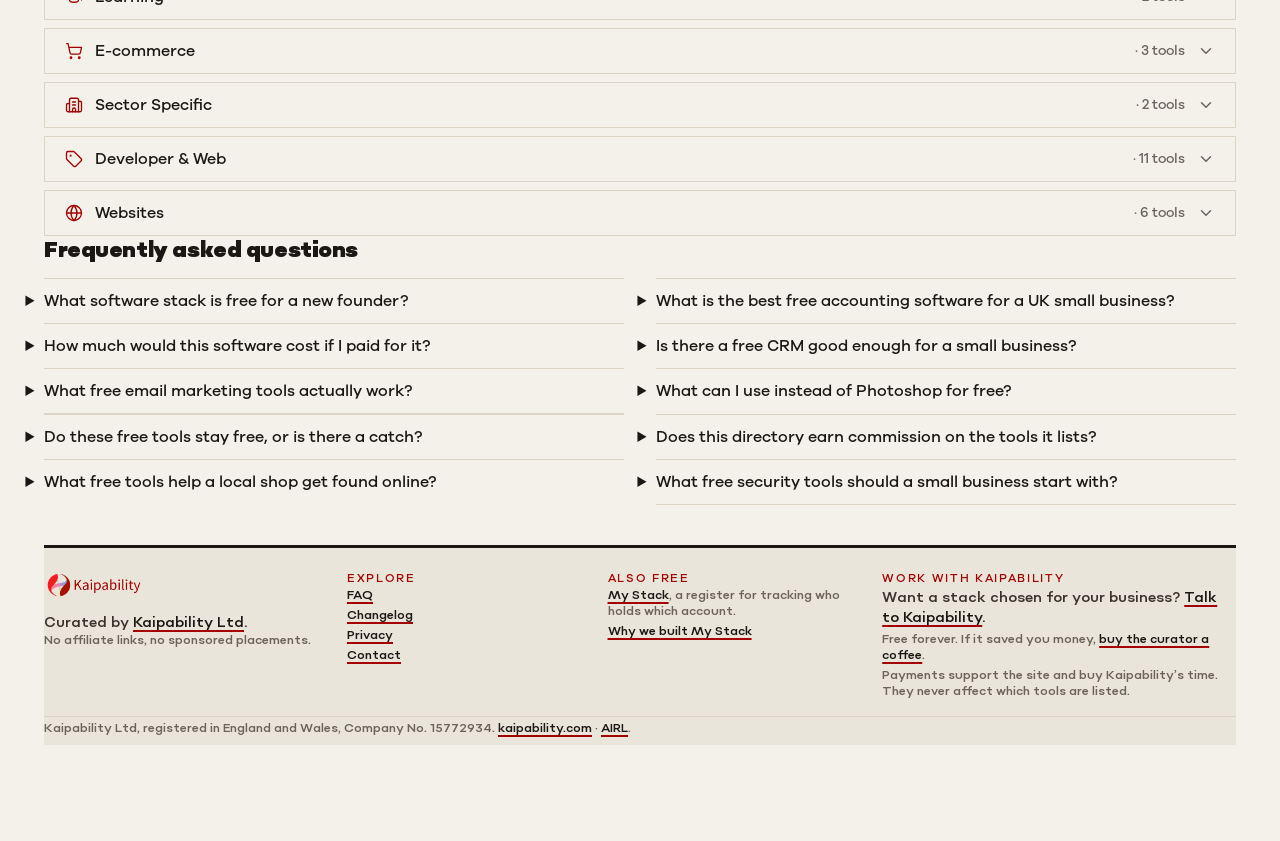
==== commit 3e863e19: "Phase 21: why-section promoted, first-judgement coach, curator walkthrough Three first-timer fixes f" ====
--- a/index.html
+++ b/index.html
@@ -1035,6 +1035,14 @@
     <p>No affiliates, no sponsors, no paid placement.</p>
     <p>Curated by <a href="https://kaipability.com">Kaipability Ltd</a>.</p>
   </header>
+  <section id="seo-why">
+    <h2>Why this exists</h2>
+    <p>In August 2026 the government announced a crackdown on rip-off pricing and subscription traps: fake discounts banned, cooling-off periods after renewals, subscriptions made easier to cancel. Its own figures put the average person&#39;s subscription spend at about £500 a year, with £1.6bn a year going on subscriptions nobody wants (<a href="https://www.theguardian.com/business/2026/aug/09/burnham-vows-crackdown-on-rip-off-business-practices-to-ease-cost-of-living" target="_blank" rel="noopener noreferrer">reported in the Guardian, 9 August 2026</a>).</p>
+    <p>Free Stack was already live before the announcement, built on the same conviction: small businesses and founders are routinely sold software they could have had free. Most &quot;best free tools&quot; lists are affiliate marketing, and the recommendation follows the commission.</p>
+    <p>This directory is the correction. Every tool here has a genuinely free tier with its limits stated honestly. Every tool carries at least two alternatives, open source included where it exists, so nobody gets locked in. Every value figure is what a commercial equivalent would really cost, not a number inflated to impress. Nobody paid to be listed, and nobody can.</p>
+    <p>If you are starting a business, begin with a starter stack: a working toolkit at zero cost from day one. If you are established, read this page as a subscription audit: set what you pay against what is free here, and keep the difference.</p>
+    <p>There is a longer story behind the register side of this site: <a href="/why-register.html">Why we built My Stack</a>.</p>
+  </section>
   <section id="seo-cat-ai-assistants">
     <h2>AI Assistants</h2>
     <p>What free AI assistants can a small business use for writing, planning and research?</p>
@@ -1890,13 +1898,6 @@
       <p>Links: <a href="https://lovable.dev">lovable.dev</a></p>
     </li>
     </ul>
-  </section>
-  <section id="seo-why">
-    <h2>Why this exists</h2>
-    <p>In August 2026 the government announced a crackdown on rip-off pricing and subscription traps: fake discounts banned, cooling-off periods after renewals, subscriptions made easier to cancel. Its own figures put the average person&#39;s subscription spend at about £500 a year, with £1.6bn a year going on subscriptions nobody wants (<a href="https://www.theguardian.com/business/2026/aug/09/burnham-vows-crackdown-on-rip-off-business-practices-to-ease-cost-of-living" target="_blank" rel="noopener noreferrer">reported in the Guardian, 9 August 2026</a>).</p>
-    <p>Free Stack was already live before the announcement, built on the same conviction: small businesses and founders are routinely sold software they could have had free. Most &quot;best free tools&quot; lists are affiliate marketing, and the recommendation follows the commission.</p>
-    <p>This directory is the correction. Every tool here has a genuinely free tier with its limits stated honestly. Every tool carries at least two alternatives, open source included where it exists, so nobody gets locked in. Every value figure is what a commercial equivalent would really cost, not a number inflated to impress. Nobody paid to be listed, and nobody can.</p>
-    <p>If you are starting a business, begin with a starter stack: a working toolkit at zero cost from day one. If you are established, read this page as a subscription audit: set what you pay against what is free here, and keep the difference.</p>
   </section>
   <p><a href="/faq.html">Frequently asked questions</a></p>
 <!-- seo-static:end -->
--- a/css/styles.css
+++ b/css/styles.css
@@ -316,6 +316,33 @@
   text-transform: uppercase;
   font-family: var(--font-sans);
   max-width: none;
+}
+
+/* First-visit walkthrough (Phase 21, PRD section 6, "First-visit
+   walkthrough"): the same panel idiom as .linkgen directly below it (an
+   oxblood top rule on the shared .panel backing), since the two sit
+   stacked and are meant to read as one family, not a new component. Plain
+   flow content: no overlay, no backdrop, no focus trap, nothing here reads
+   as a dialog. */
+.cur-walkthrough {
+  padding: var(--s-6) var(--s-8);
+  margin-bottom: var(--s-6);
+  border-top: var(--bw-rule) solid var(--oxblood);
+}
+.cur-walkthrough-head {
+  display: flex;
+  align-items: center;
+  justify-content: space-between;
+  gap: var(--s-4);
+  margin-bottom: var(--s-3);
+}
+.cur-walkthrough-steps {
+  margin: 0;
+  padding-left: var(--s-6);
+  display: flex;
+  flex-direction: column;
+  gap: var(--s-2);
+  color: var(--ink-2);
 }
 
 /* Link generator */
@@ -2561,6 +2588,54 @@
 }
 .embed-footer a { color: inherit; }
 
+/* Judgement explainer dialog (PRD section 16 amended, Phase 21,
+   "First-judgement explainer"): the first genuine modal on the public
+   surface, role="dialog" and aria-modal per the 16.4 contract, built by
+   js/judge-coach.js. Every other panel in this block is either inline
+   (the discover mount) or a plain outside-click popover (the judge
+   chooser), so this needed a new idiom rather than reuse: a fixed backdrop
+   plus a centred card in the same visual family as DISCOVER's own
+   .discover-coach below (--paper-2 backing, --shadow-2, an oxblood rule),
+   never a new colour. Instant appearance throughout: no entrance
+   transition anywhere here, so the exhaustive motion inventory (PRD
+   section 16) gains nothing from this dialog. */
+.pub-judgecoach-backdrop {
+  position: fixed;
+  inset: 0;
+  /* Above the fixed topbar (z-index: 40) and the sticky shelf headers
+     (z-index: 3), below the toast (z-index: 100, BASE block): a save
+     confirmation firing while this dialog happens to be open must still
+     read on top of it, the same ordering the topbar's own comment states. */
+  z-index: 50;
+  display: flex;
+  align-items: center;
+  justify-content: center;
+  padding: var(--s-4);
+  background: color-mix(in srgb, var(--ink) 55%, transparent);
+}
+.pub-judgecoach {
+  max-width: 440px;
+  width: 100%;
+  padding: var(--s-6);
+  background: var(--paper-2);
+  border: var(--border);
+  border-top: var(--bw-heavy) solid var(--oxblood);
+  border-radius: var(--r-3);
+  box-shadow: var(--shadow-2);
+}
+.pub-judgecoach h2 { margin: 0 0 var(--s-3); font-size: var(--fs-21); line-height: var(--lh-21); }
+.pub-judgecoach p { margin: 0 0 var(--s-3); color: var(--ink-2); }
+.pub-judgecoach p:last-of-type { margin-bottom: 0; }
+.pub-judgecoach-actions {
+  display: flex;
+  align-items: center;
+  gap: var(--s-4);
+  flex-wrap: wrap;
+  margin-top: var(--s-4);
+}
+.pub-judgecoach-actions .btn { min-height: 44px; }
+.pub-judgecoach-actions a { min-height: 44px; display: inline-flex; align-items: center; }
+
 /* === DISCOVER ================================================================
    Wave 12.2, js/discover.js, PRD section 17. The inline panel public.js
    mounts on demand above the browse list, never a modal. Every colour comes
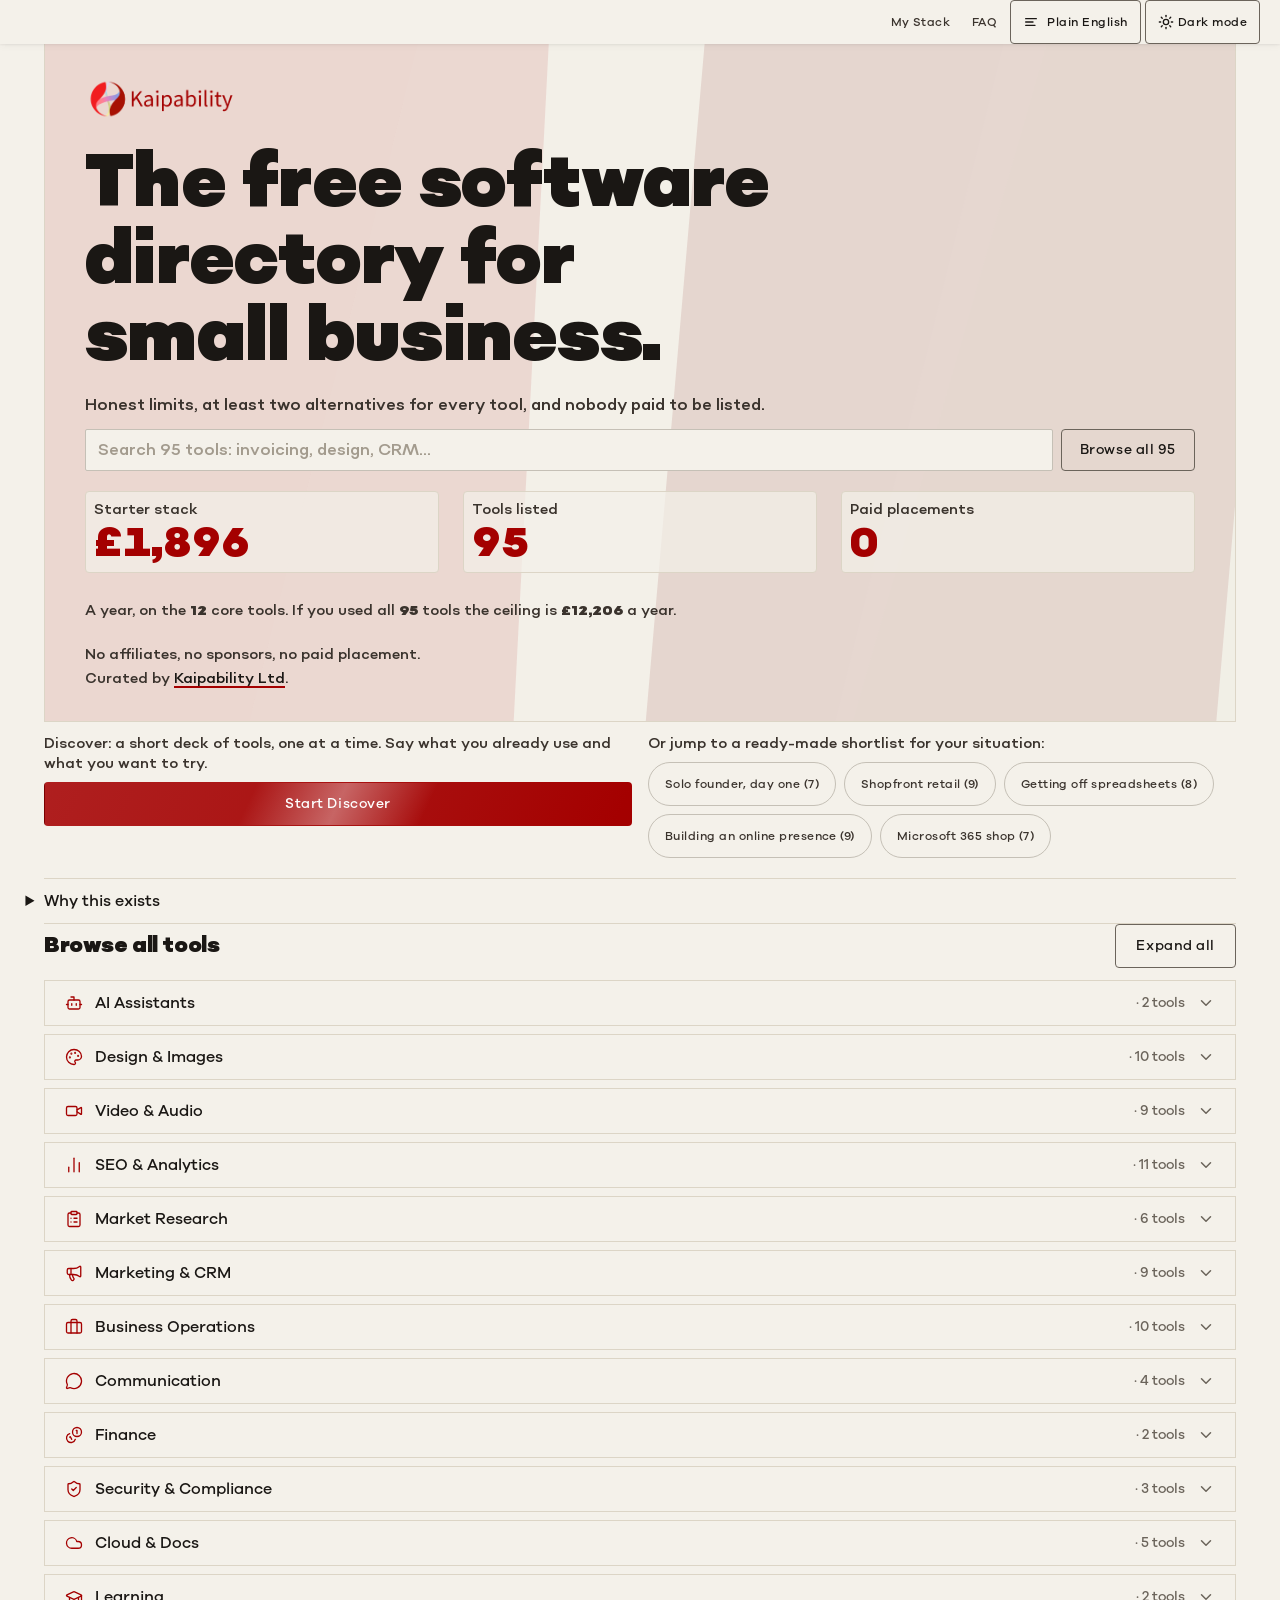
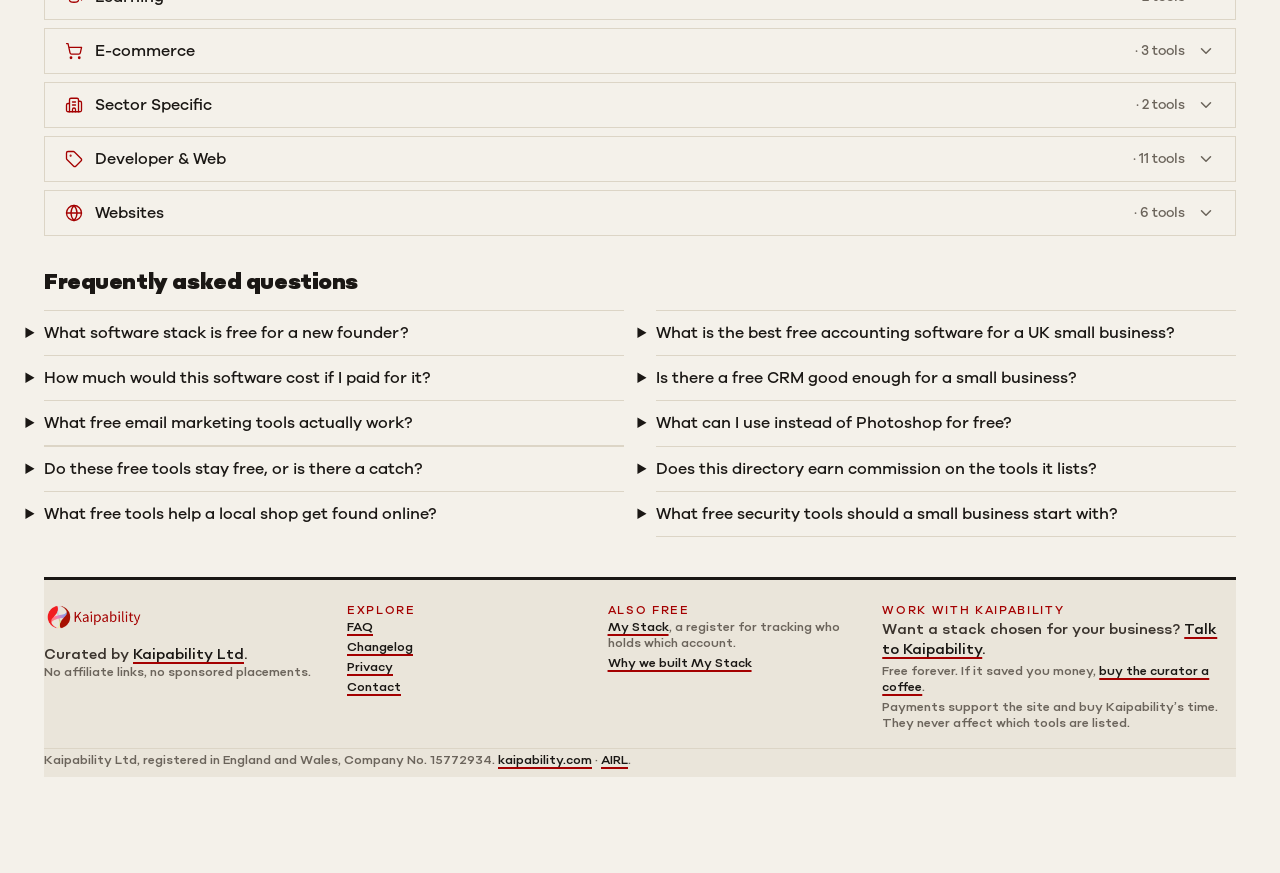
==== commit c60cc1e6: "Entity binding: sameAs schema, brand-name WebSite, freestack subdomain 301 Google's AI Overview for " ====
--- a/index.html
+++ b/index.html
@@ -46,18 +46,24 @@
   "@type": "Organization",
   "name": "Kaipability Ltd",
   "url": "https://kaipability.com",
-  "logo": "https://tools.airl.io/design-system/assets/kaipability-logo-lockup.png"
+  "logo": "https://tools.airl.io/design-system/assets/kaipability-logo-lockup.png",
+  "sameAs": [
+    "https://www.kaipability.com",
+    "https://www.airl.io"
+  ]
 }
 </script>
 <script type="application/ld+json">
 {
   "@context": "https://schema.org",
   "@type": "WebSite",
-  "name": "Free Stack",
+  "name": "Free Stack by Kaipability",
+  "alternateName": "Free Stack",
   "url": "https://tools.airl.io/",
   "publisher": {
     "@type": "Organization",
-    "name": "Kaipability Ltd"
+    "name": "Kaipability Ltd",
+    "url": "https://kaipability.com"
   }
 }
 </script>
--- a/css/styles.css
+++ b/css/styles.css
@@ -2045,7 +2045,12 @@
    budget carries only about 14px of slack over the pre-existing content, far
    less than a second full margin plus a 44px disclosure row would cost, so
    the two sections share one gap rather than stacking two. */
-.pub-shelf-band { margin-bottom: 0; }
+/* Phase 19 zeroed this margin to pay for the sectioned footer, safe because
+   the why-section below the band provided the separation from the FAQ.
+   Phase 21 then moved the why-section ABOVE the band, so the band sat flush
+   against the FAQ heading (Rocky's 14 Aug screenshot). Restored at s-8
+   inside the reconciled 1280 budget's 59px slack (Phase 23). */
+.pub-shelf-band { margin-bottom: var(--s-8); }
 /* Phase 16 retires the second row this header used to carry (Plain English
    and the theme toggle, moved into the hero utility bar above): title and
    Expand all are the whole header again, the shape it had before the
@@ -3498,11 +3503,61 @@
 .my-renewal-date { color: var(--ink-2); min-width: 7rem; }
 .my-renewal-service { flex: 1 1 160px; }
 .my-renewal-amount { font-family: var(--font-sans); }
+/* Phase 22: the per-row exposure note on a renewal row always takes its own
+   line rather than crowding onto the date/service/amount row it explains,
+   the same "text label always" discipline as the risk chips elsewhere. */
+.my-renewal-exposure { flex-basis: 100%; }
 .my-costs-total { max-width: 420px; margin-bottom: var(--s-4); }
 .my-costs-toggle { display: flex; gap: var(--s-2); margin-bottom: var(--s-2); }
 .my-costs-figure { font-family: var(--font-sans); font-size: var(--fs-34); font-weight: 500; color: var(--oxblood); margin: 0; }
+/* Phase 22.1 category subtotals: a breakdown of the total above, not a
+   second headline, so it sits at the same quiet scale as the renewal rows
+   rather than the exposure line's fs-21. */
+.my-costs-subtotals { max-width: 480px; margin-bottom: var(--s-4); }
+.my-costs-subtotal-list { display: flex; flex-direction: column; gap: var(--s-1); margin-top: var(--s-2); }
+.my-costs-subtotal-row {
+  display: flex;
+  flex-direction: column;
+  gap: 4px;
+  padding: var(--s-1) 0;
+  border-bottom: var(--bw-hair) solid var(--paper-edge);
+  font-size: var(--fs-14);
+  color: var(--ink-2);
+}
+.my-costs-subtotal-head { display: flex; justify-content: space-between; gap: var(--s-3); }
+.my-costs-subtotal-amount { font-family: var(--font-sans); color: var(--ink); }
+/* Spend-by-category bars (Phase 23, section 9.4): a flat track/fill pair,
+   width set per row from JS as an inline percentage (the same
+   `style="width:…%"` idiom as .my-completeness-fill above: a data-driven
+   share cannot be a static class). Industrial neutral fill, deliberately
+   not oxblood: this is reinforcement, not an alarm. Decorative only
+   (aria-hidden in the markup); the figures above carry the real reading,
+   so the ledger-not-dashboard rule stands even for a reader who never sees
+   the bar at all. */
+.my-costs-subtotal-bar { width: 100%; height: 6px; background: var(--paper-edge); border: var(--bw-hair) solid var(--steel-3); }
+.my-costs-subtotal-bar-fill { display: block; height: 100%; background: var(--steel); }
+/* Billing currency (Phase 23): the honest "no rate set" count, same quiet
+   scale as the uncosted-list heading it sits beside. */
+.my-costs-norate { max-width: 480px; margin-bottom: var(--s-2); }
+/* Billing currency (Phase 23): the Rates row, editable from this screen.
+   Two number fields side by side down to a reasonable width, stacking
+   below it exactly like the drawer grid already does. */
+.my-costs-rates { max-width: 480px; margin-bottom: var(--s-4); }
+.my-costs-rates-grid { display: grid; grid-template-columns: repeat(auto-fit, minmax(140px, 1fr)); gap: var(--s-3); margin: var(--s-2) 0; }
+.my-costs-rates .my-field { margin-bottom: 0; }
+/* Phase 22 conversion exposure (section 9.4): deliberately quieter than
+   .my-costs-figure above it. This is an indicative "from" line, not the
+   real total, and must never compete with it for the reader's eye. */
+.my-costs-exposure { max-width: 480px; margin-bottom: var(--s-4); padding-top: var(--s-3); border-top: var(--bw-hair) solid var(--paper-edge); }
+.my-costs-exposure-figure { font-family: var(--font-sans); font-size: var(--fs-21); font-weight: 500; color: var(--ink-2); margin: 0 0 var(--s-1); }
+.my-costs-exposure-unknown { max-width: 480px; margin-bottom: var(--s-4); }
 .my-costs-uncosted { max-width: 480px; margin-bottom: var(--s-4); }
+.my-costs-uncosted-item { display: flex; flex-direction: column; align-items: flex-start; gap: 2px; }
 .my-costs-chart-note { max-width: 480px; }
+/* Phase 22.1 scope note: always renders, at the foot of the screen, quieter
+   than everything above it (the ledger stating its own boundary, not
+   another figure competing for attention). */
+.my-costs-scope { max-width: 560px; margin-top: var(--s-4); }
 
 /* --- Leavers (section 9.5) ------------------------------------------------- */
 .my-leaver-picker { max-width: 480px; display: flex; flex-direction: column; gap: var(--s-3); align-items: start; }
